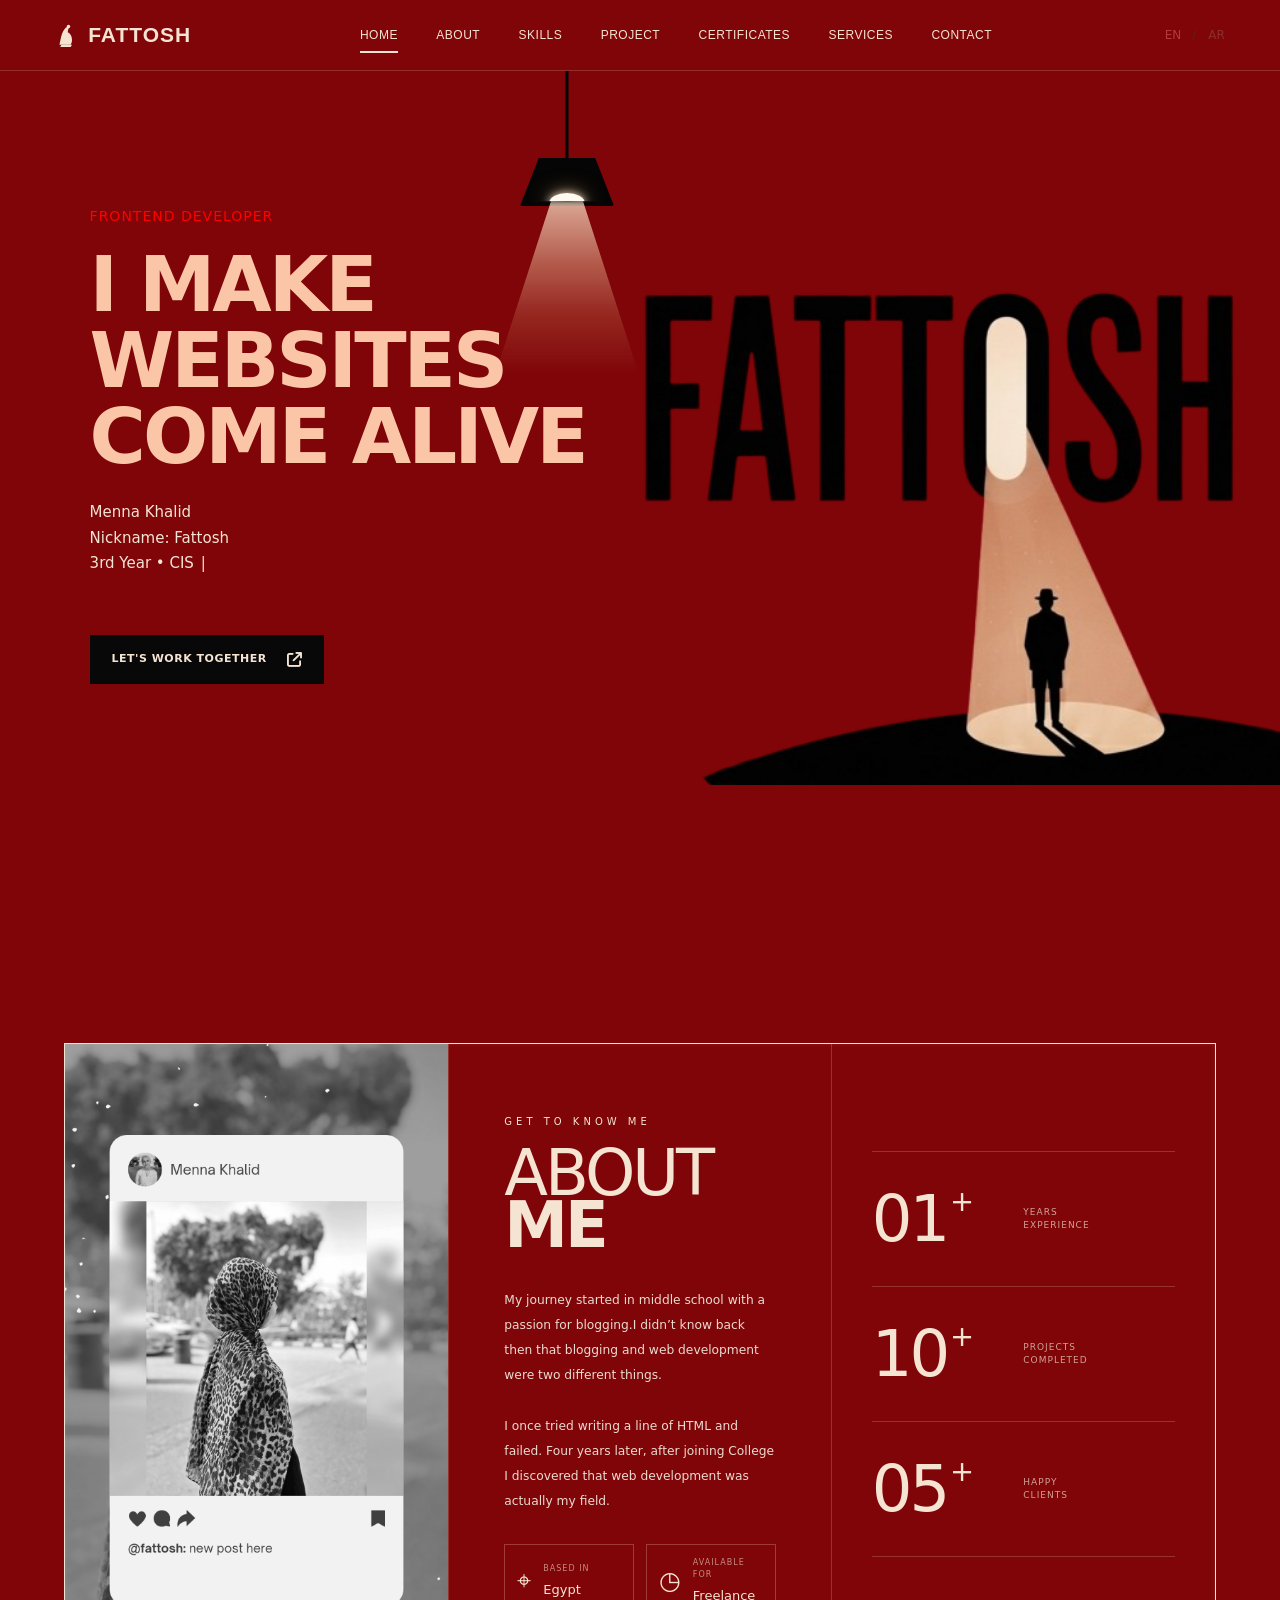
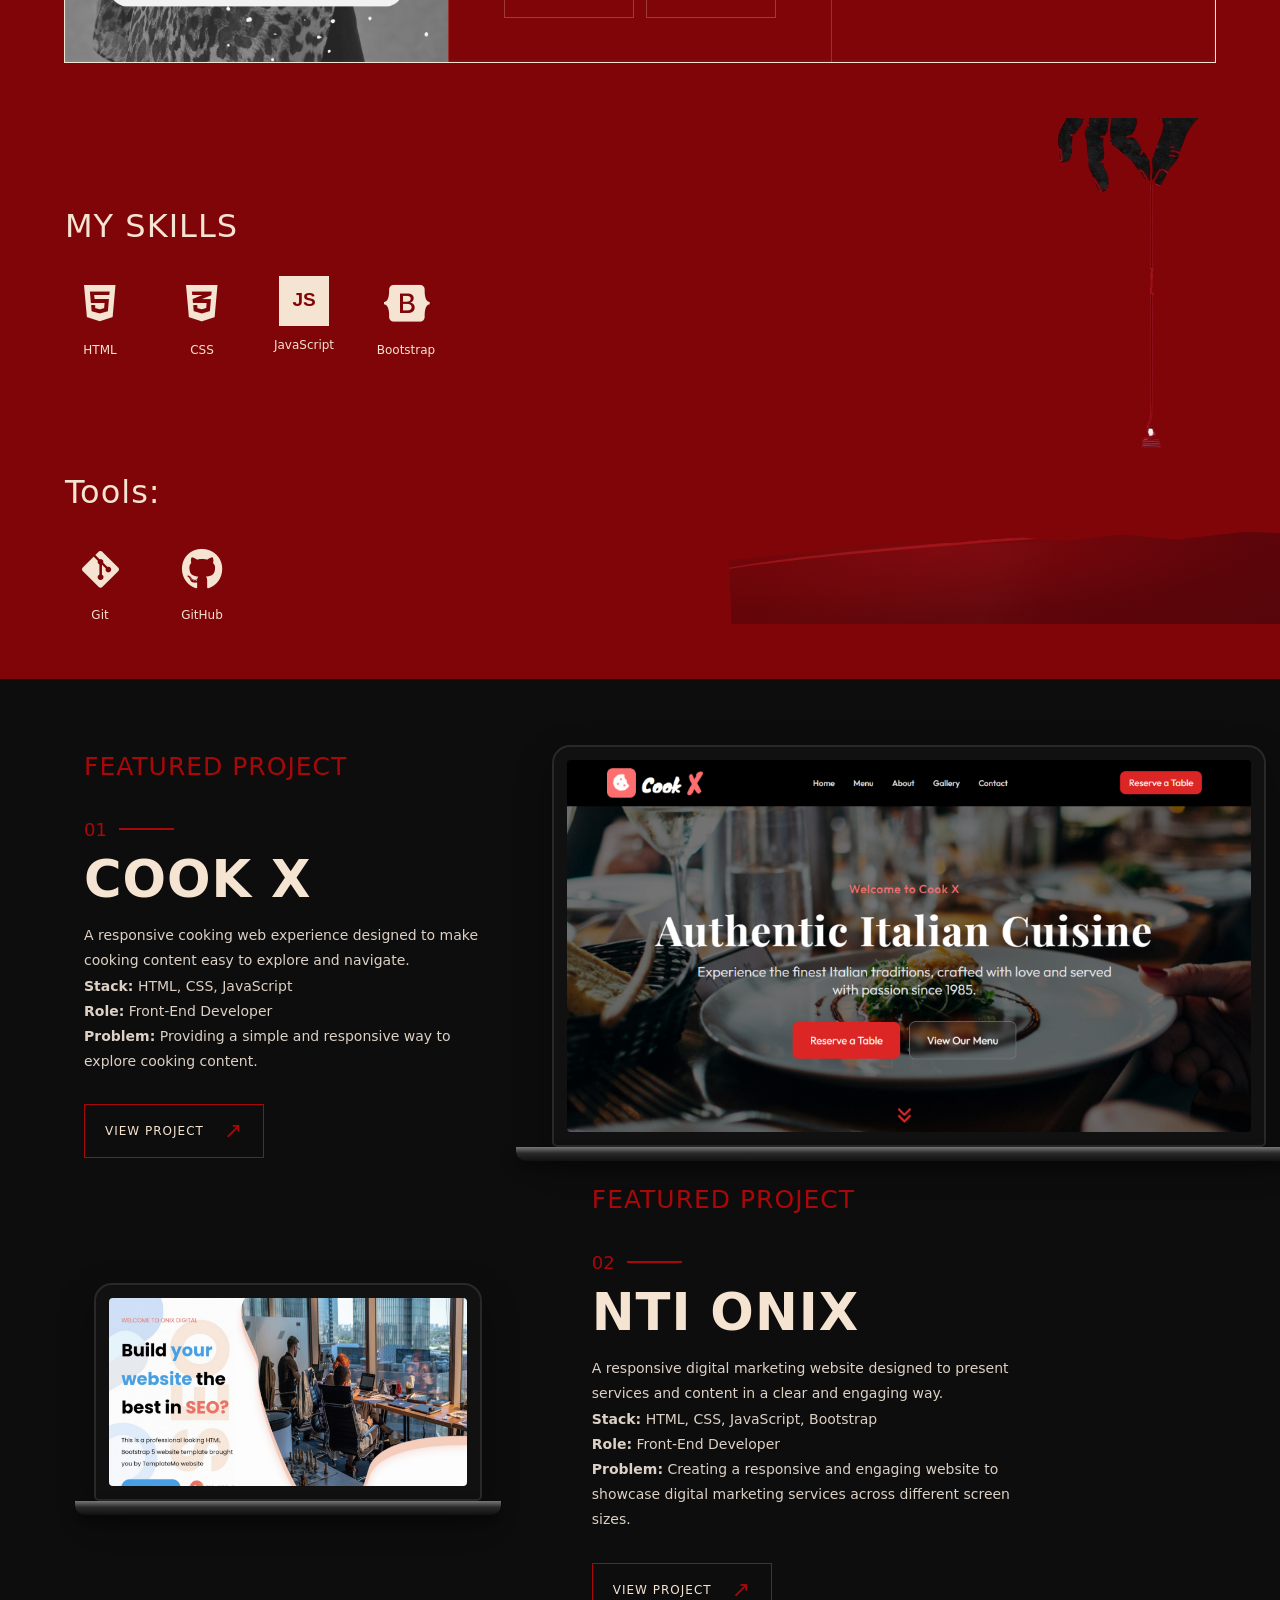
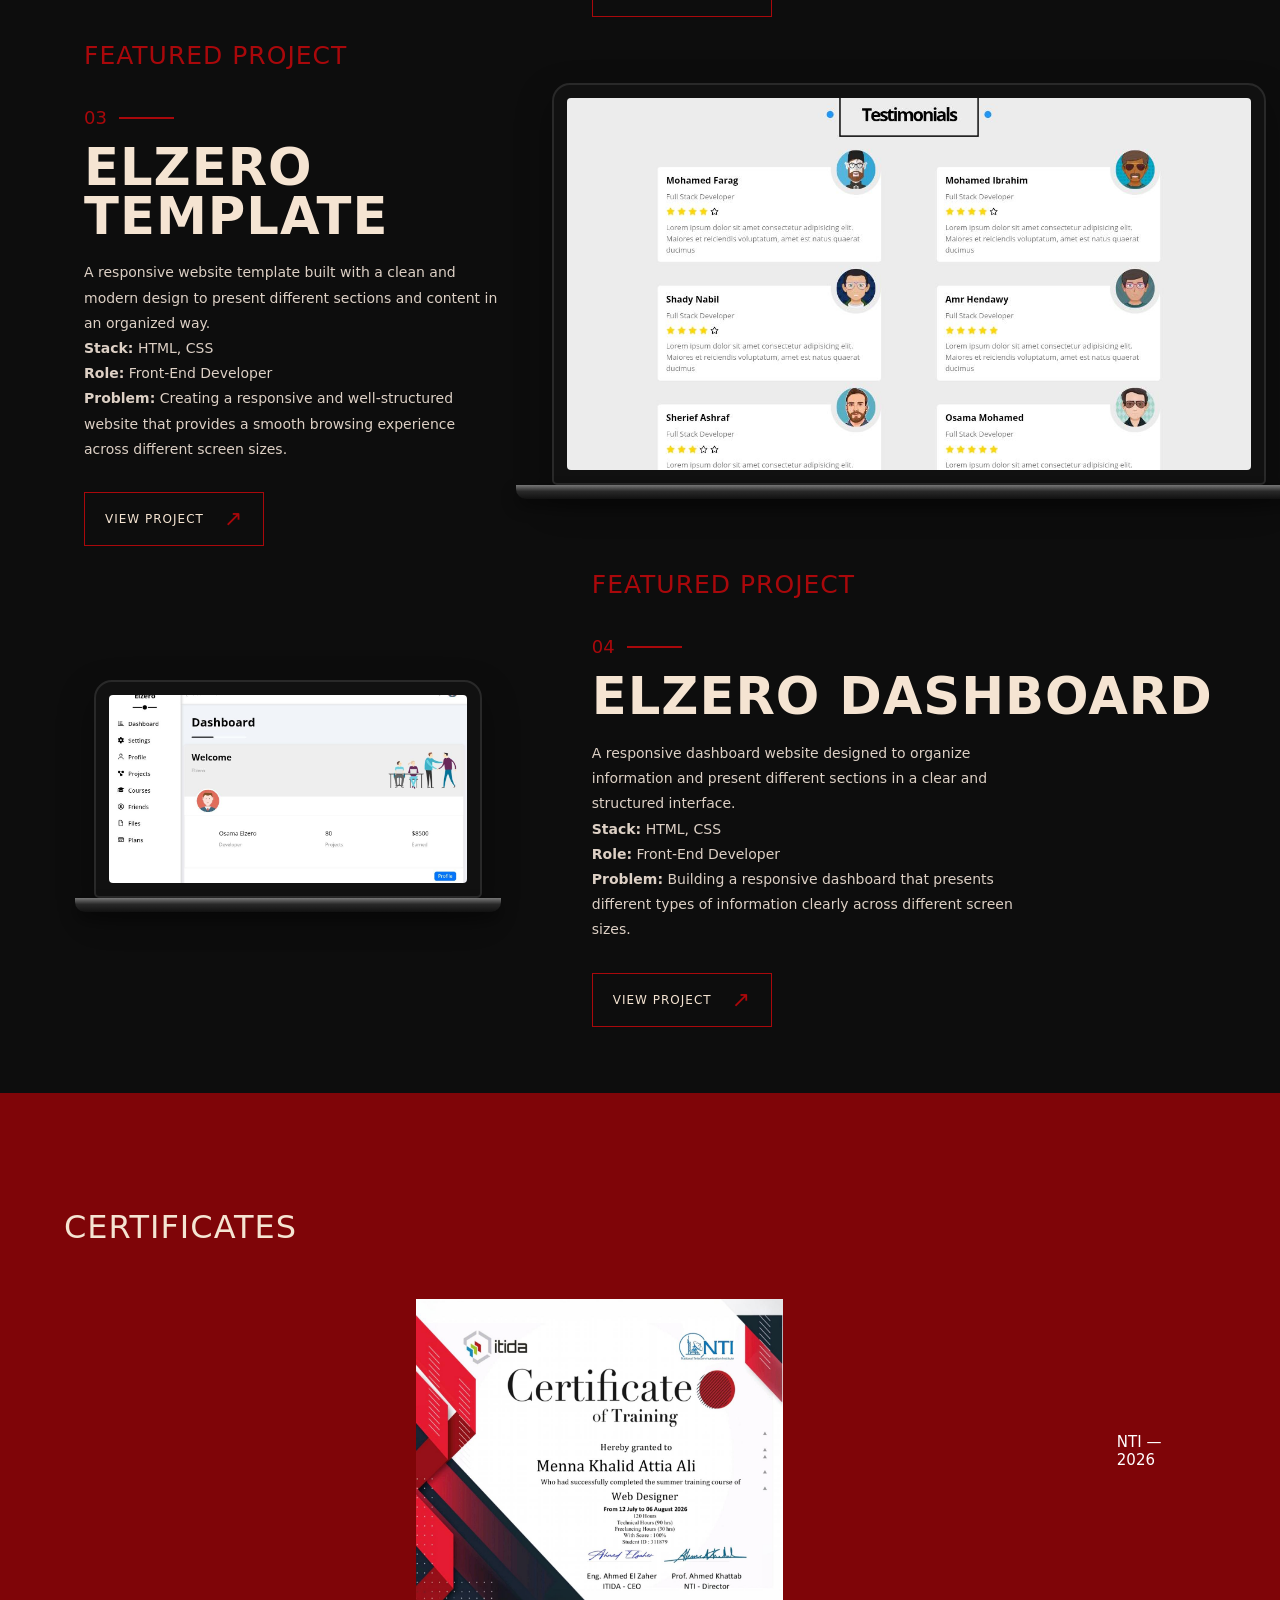
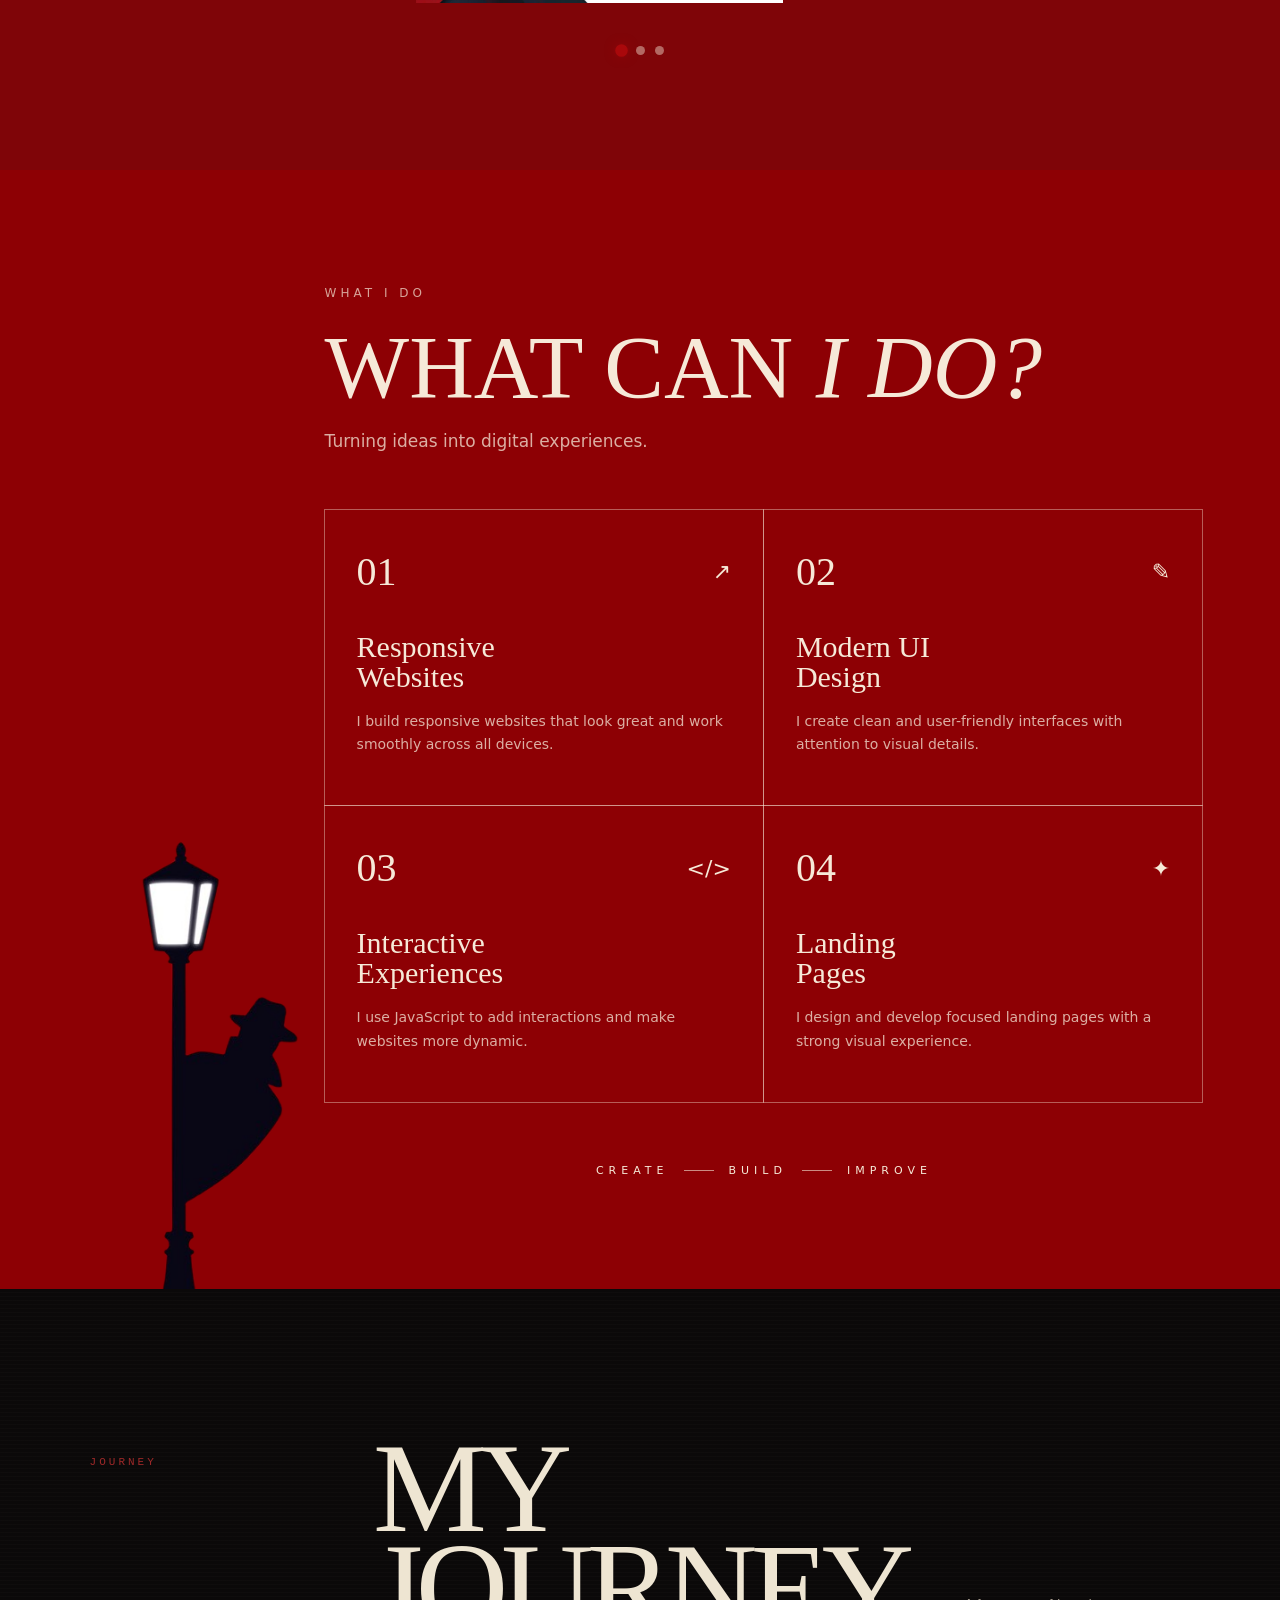
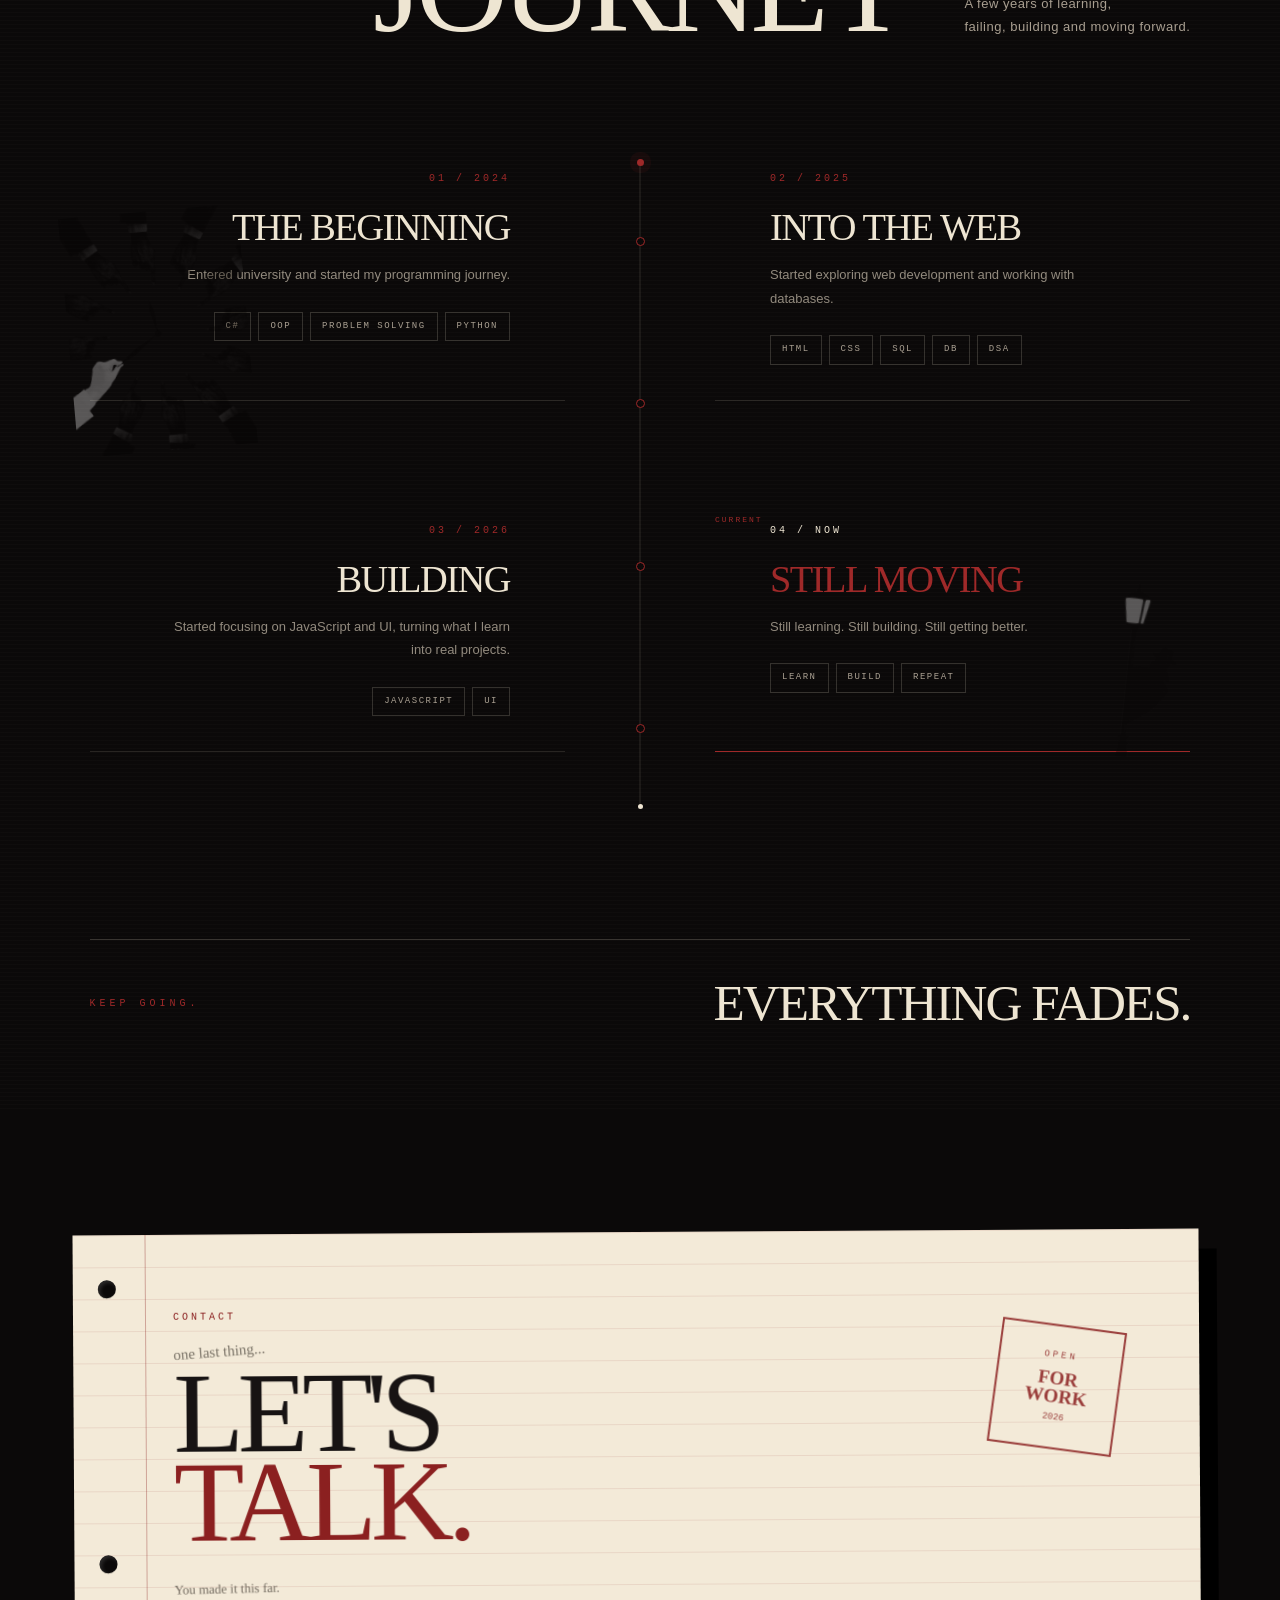
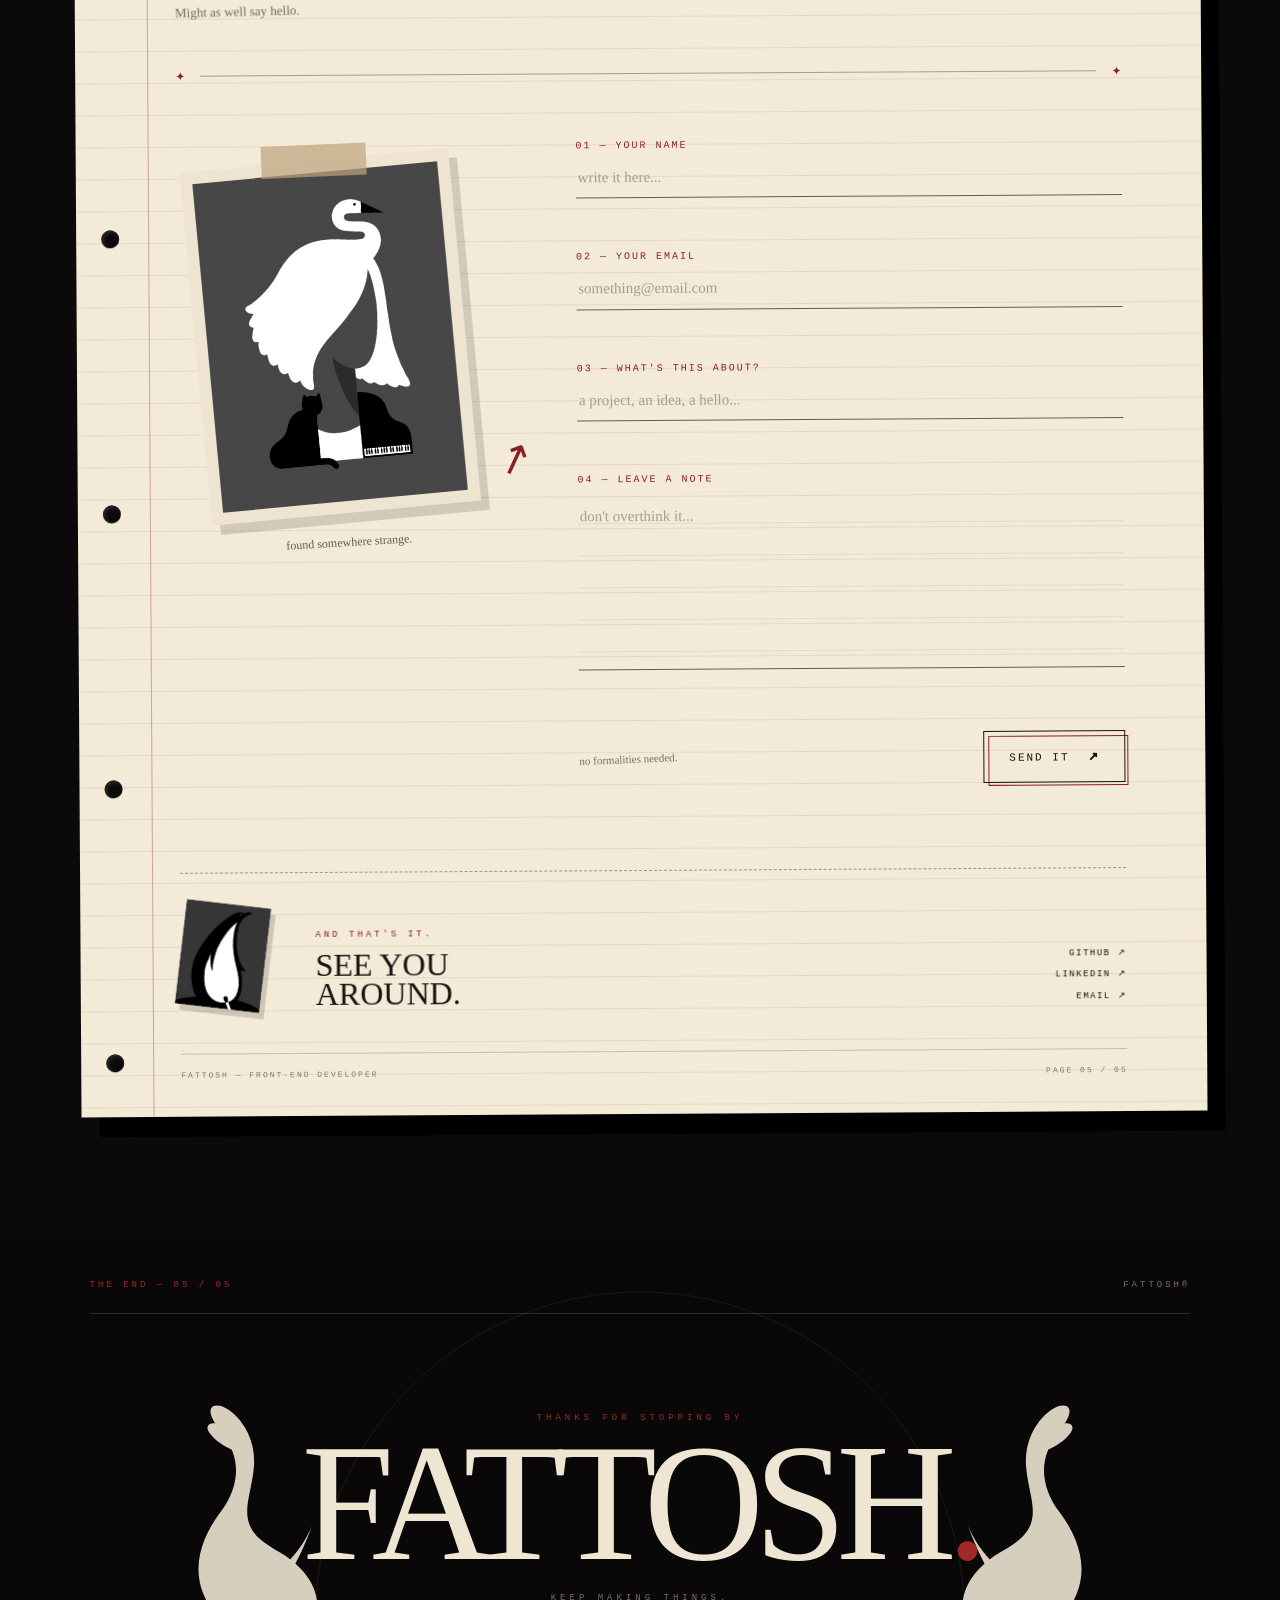
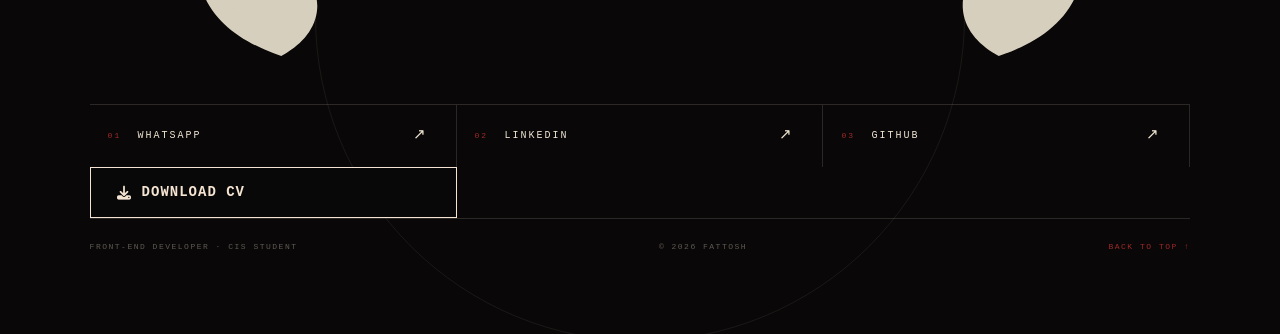
==== index.html @ 1f1f4347 "Update index.html" ====
<!DOCTYPE html>
<html lang="en" class="notranslate">

<head>
    <meta charset="UTF-8">
    <meta name="viewport" content="width=device-width, initial-scale=1.0">

    <title>Menna Khalid | Front-End Web Developer</title>

    <meta
        name="description"
        content="Menna Khalid is a Front-End Web Developer specializing in HTML, CSS, JavaScript, responsive websites, and creative web projects."
    >

    <meta name="author" content="Menna Khalid">
    <meta name="robots" content="index, follow">

    <link
        rel="canonical"
        href="https://fattosh.vercel.app/"
    >

    <meta property="og:type" content="website">
    <meta property="og:title" content="Menna Khalid | Front-End Web Developer">
    <meta
        property="og:description"
        content="Explore Menna Khalid's portfolio, projects, skills, and web development journey."
    >
    <meta property="og:url" content="https://fattosh.vercel.app/">
    <meta
        property="og:image"
        content="https://fattosh.vercel.app/og-image.jpg"
    >
    <meta
        property="og:image:alt"
        content="Menna Khalid - Front-End Web Developer Portfolio"
    >
<meta property="og:image:type" content="image/jpg">
<meta property="og:image:width" content="1200">
<meta property="og:image:height" content="630">

<meta name="twitter:card" content="summary_large_image">
<meta name="twitter:image" content="https://fattosh.vercel.app/og-image.jpg">
    <link
        rel="icon"
        type="image/png"
        href="assets/images/favicon-removebg-preview.png"
    >

    <meta name="google" content="notranslate">

    <link rel="stylesheet" href="assets/css/bootstrap.min.css">
    <link rel="stylesheet" href="assets/css/style.css">

    <link
        rel="stylesheet"
        href="https://unpkg.com/aos@2.3.1/dist/aos.css"
    >

    <link
        rel="stylesheet"
        href="https://cdnjs.cloudflare.com/ajax/libs/font-awesome/6.7.2/css/all.min.css"
    >
</head>

<body>
    <!-- nav starting -->
    <header class="navbar">
        <div class="nav-container">

            
            <a href="#home" class="logo">
                <svg class="logo-icon" viewBox="0 0 40 40" aria-hidden="true">
        <path d="M12 34c2-7 2-15 7-22 2-3 5-5 8-5-2 3-3 6-3 9
                 4 2 6 6 6 11 0 3-1 5-2 7H12Z"/>
        <circle cx="25" cy="8" r="2.5"/>
        <path d="M15 34h15l-2 3H13l2-3Z"/>
      </svg>

                <span>FATTOSH</span>
            </a>

            
            <nav class="nav-links" id="navMenu">
                <a href="#home" class="active">HOME</a>
                <a href="#About">ABOUT</a>
                <a href="#skills">SKILLS</a>
                <a href="#project">PROJECT</a>
                
                <a href="#certificates">CERTIFICATES</a>
                <a href="#what-can-i-do">SERVICES</a>
                <a href="#contact">CONTACT</a>
                
            </nav>
            <div class="language-switcher" translate="no">
    <button id="lang-en" class="active">EN</button>
    <span>/</span>
    <button id="lang-ar">AR</button>
            </div>

            
            <button class="menu-btn" id="menuBtn" aria-label="Open menu">
      <span></span>
      <span></span>
      <span></span>
    </button>

        </div>
        
    </header>
    <section class="hero" id="home">

        <div class="hero-content">

            <span class="hero-label">
            FRONTEND DEVELOPER
        </span>
            <h1>
                I MAKE<br> WEBSITES
                <br>
                <span>COME ALIVE</span>
            </h1>


            <div class="hero-info">
                <span id="typing-text"></span>
                <span class="typing-cursor">|</span>
            </div>


            <a href="#contact" class="hero-btn">
                <span>LET'S WORK TOGETHER</span>

                <i class="fa-solid fa-arrow-up-right-from-square"></i>
            </a>

        </div>
        <div class="hero-lamp">
            <span class="lamp-cord"></span>

            <span class="lamp-shade">
        <span class="lamp-bulb"></span>
            </span>

            <span class="lamp-glow"></span>
        </div>
        <div class="hero-visual">
            <img src="assets/images/portifolio.png" data-aos="fade-left" data-aos-delay="100" alt="Fattosh">
        </div>


    </section><br><br> <br>
    <!-- nav end -->
    <!-- ABOUT SECTION START-->
    <div id="seperator">
    </div>
    <section class="fattosh-about" id="About">

        <!--  COLUMN 1  -->

        <div class="fattosh-about-box fattosh-flip" id="fattoshFlip">

            <div class="fattosh-flip-inner">

                <!-- FRONT -->
                <div class="fattosh-flip-side fattosh-front">

                    <img src="assets/images/fattosh.png" alt="Fattosh">

                    <div class="fattosh-click">
                        CLICK TO FLIP
                    </div>

                </div>


                
                <div class="fattosh-flip-side fattosh-back">

                    <div class="fattosh-back-content">

                        <p>YOU LOOKED.</p>

                        <h2>
                            STOP<br> STARING.
                        </h2>

                        <img src="assets/images/Clarence.png" style="width: 210px;" alt="">

                    </div>

                </div>

            </div>

        </div>



        <!-- COL2 -->

        <div class="fattosh-about-box fattosh-middle">

            <div class="fattosh-about-title">
<br>
                <span data-aos="fade-left" data-aos-delay="100">GET TO KNOW ME</span>

                <h2>
                    ABOUT<br>
                    <b>ME</b>
                </h2>

            </div>


            <p class="fattosh-about-text" data-aos="fade-up" data-aos-delay="600">
<small>
                My journey started in middle school with a passion for blogging.I didn’t know back then that blogging and web development were two different things.
            <br>  <br>  I once tried writing a line of HTML and failed.

Four years later, after joining College I discovered that web development was actually my field.</p>

        </small>
            <div class="fattosh-info-row">

                <div data-aos="fade-left" data-aos-delay="100" class="fattosh-info-box">

                    <span>⌖</span>

                    <div>
                        <small>BASED IN</small>
                        <strong>Egypt</strong>
                    </div>

                </div>


                <div data-aos="fade-right" data-aos-delay="400" class="fattosh-info-box">

                    <span>◷</span>

                    <div>
                        <small>AVAILABLE FOR</small>
                        <strong>Freelance</strong>
                    </div>

                </div>

            </div>

        </div>



        <!-- COl3 -->

        <div class="fattosh-about-box fattosh-stats">

            <div class="fattosh-stat">

                <div class="fattosh-number">
                    01<span>+</span>
                </div>

                <div class="fattosh-label">
                    YEARS<br> EXPERIENCE
                </div>

            </div>


            <div class="fattosh-stat">

                <div class="fattosh-number">
                    10<span>+</span>
                </div>

                <div class="fattosh-label">
                    PROJECTS<br> COMPLETED
                </div>

            </div>


            <div class="fattosh-stat">

                <div class="fattosh-number">
                    05<span>+</span>
                </div>

                <div class="fattosh-label">
                    HAPPY<br> CLIENTS
                </div>

            </div>

        </div>

    </section>
    <!-- end of about section -->
    <!-- start of skills section -->
    <section class="skills-section" id="skills">

        <!-- LEFT  -->
        <div class="skills-content" >

            <h2 class="skills-title" data-aos="fade-right">
                MY SKILLS
            </h2>

            <div class="skills-list">

                <div class="skill" data-aos="fade-up" data-aos-delay="100">
                    <div class="skill-icon">
                        <i class="fa-brands fa-html5"></i>
                    </div>
                    <span>HTML</span>
                </div>

                <div class="skill" data-aos="fade-up" data-aos-delay="200">
                    <div class="skill-icon">
                        <i class="fa-brands fa-css3-alt"></i>
                    </div>
                    <span>CSS</span>
                </div>

                <div class="skill" data-aos="fade-up" data-aos-delay="300">
                    <div class="skill-icon js-icon">
                        JS
                    </div>
                    <span>JavaScript</span>
                </div>

                <div class="skill" data-aos="fade-up" data-aos-delay="400">
                    <div class="skill-icon">
                        <i class="fa-brands fa-bootstrap"></i>
                    </div>
                    <span>Bootstrap</span>
                </div>
              
            </div>

        </div>


        <!-- RIGHT -->
        <div class="skills-art" data-aos="fade-left">

            <img src="assets/images/manw.png" alt="">

        </div>
    </section>
    <section class="tools-section">

    <div class="tools-content">

        <h6 class="tools-title" data-aos="fade-right">
            Tools:
        </h6>

        <div class="tools-list">

            <div class="tool" data-aos="fade-up" data-aos-delay="200">
                <div class="tool-icon">
                    <i class="fa-brands fa-git-alt"></i>
                </div>
                <span>Git</span>
            </div>

            <div class="tool" data-aos="fade-up" data-aos-delay="300">
                <div class="tool-icon">
                    <i class="fa-brands fa-github"></i>
                </div>
                <span>GitHub</span>
            </div>

        </div>

    </div>
<div class="tools-water"></div>
    </section>
    
<!-- end of skills section -->
    <!-- starting of project section -->
    <section class="featured-project" id="project">

        <!-- LEFT CONTENT -->
        <div class="project-info" data-aos="fade-right">

            <span class="project-label">
            FEATURED PROJECT
        </span>

            <div class="project-number">
                01 <span></span>
            </div>

            <h2>COOK X</h2>

            <p>
    A responsive cooking web experience designed to make cooking content easy to explore and navigate.
    <br>
    <strong>Stack:</strong> HTML, CSS, JavaScript
    <br>
    <strong>Role:</strong> Front-End Developer
    <br>
    <strong>Problem:</strong> Providing a simple and responsive way to explore cooking content.
            </p>

            <a href="https://cook-x-nti.vercel.app/" class="project-btn">
            VIEW PROJECT
            <span>↗</span>
        </a>

        </div>


        <!-- RIGHT  -->
        <div class="project-preview" data-aos="fade-left">

            <div class="laptop">

                <div class="laptop-screen">


                    <img src="assets/images/project.png" alt="Cook X Project">

                </div>

                <div class="laptop-bottom"></div>

            </div>

        </div>
        
    
                
      <div class="mobile-separator">

  <svg
    xmlns="http://www.w3.org/2000/svg"
    viewBox="0 0 400 700"
    class="plug-svg"
  >

    <defs>

      <linearGradient id="whiteBody" x1="0" y1="0" x2="1" y2="1">
        <stop offset="0%" stop-color="#ffffff"/>
        <stop offset="45%" stop-color="#eeeeee"/>
        <stop offset="100%" stop-color="#cfcfcf"/>
      </linearGradient>

      <linearGradient id="metal" x1="0" y1="0" x2="1" y2="0">
        <stop offset="0%" stop-color="#777777"/>
        <stop offset="25%" stop-color="#ffffff"/>
        <stop offset="50%" stop-color="#f5f5f5"/>
        <stop offset="75%" stop-color="#b8b8b8"/>
        <stop offset="100%" stop-color="#666666"/>
      </linearGradient>

      <linearGradient id="cable" x1="0" y1="0" x2="1" y2="0">
        <stop offset="0%" stop-color="#ffffff"/>
        <stop offset="50%" stop-color="#eeeeee"/>
        <stop offset="100%" stop-color="#ffffff"/>
      </linearGradient>

      <filter id="redGlow" x="-100%" y="-100%" width="300%" height="300%">
        <feGaussianBlur stdDeviation="9" result="blur"/>
        <feFlood flood-color="#a9080b" flood-opacity=".8"/>
        <feComposite in2="blur" operator="in"/>
        <feMerge>
          <feMergeNode/>
          <feMergeNode in="SourceGraphic"/>
        </feMerge>
      </filter>

      
    </defs>

    <filter id="redGlow" x="-30%" y="-30%" width="160%" height="160%">
  <feGaussianBlur stdDeviation="5" result="blur"/>
  <feFlood flood-color="#a9080b" flood-opacity=".75"/>
  <feComposite in2="blur" operator="in"/>
  <feMerge>
    <feMergeNode/>
    <feMergeNode in="SourceGraphic"/>
  </feMerge>
    </filter>

    <path
      d="M200 0 C200 55 170 80 174 125 C178 170 225 178 225 215"
      fill="none"
      stroke="#ffffff"
      stroke-width="20"
      stroke-linecap="round"
    />

    <path
      d="M200 0 C200 55 170 80 174 125 C178 170 225 178 225 215"
      fill="none"
      stroke="#e8e8e8"
      stroke-width="11"
      stroke-linecap="round"
    />

    <g filter="url(#redGlow)">

      <rect
        x="90"
        y="170"
        width="220"
        height="155"
        rx="32"
        fill="#f8f8f8"
        stroke="#999"
        stroke-width="5"
      />

      <rect
        x="98"
        y="178"
        width="204"
        height="139"
        rx="26"
        fill="url(#whiteBody)"
      />

      <rect
        x="137"
        y="215"
        width="30"
        height="70"
        rx="15"
        fill="#090909"
      />

      <rect
        x="233"
        y="215"
        width="30"
        height="70"
        rx="15"
        fill="#090909"
      />

      <circle cx="152" cy="250" r="6" fill="#d20b12"/>
      <circle cx="248" cy="250" r="6" fill="#d20b12"/>

    </g>

    <g filter="url(#redGlow)">

      <rect
        x="145"
        y="395"
        width="28"
        height="82"
        rx="13"
        fill="url(#metal)"
      />

      <rect
        x="151"
        y="402"
        width="6"
        height="65"
        rx="3"
        fill="#ffffff"
        opacity=".85"
      />

      <rect
        x="227"
        y="395"
        width="28"
        height="82"
        rx="13"
        fill="url(#metal)"
      />

      <rect
        x="233"
        y="402"
        width="6"
        height="65"
        rx="3"
        fill="#ffffff"
        opacity=".85"
      />

    </g>

    <g filter="url(#redGlow)">

      <path
        d="M125 455 Q125 435 145 435 L255 435 Q275 435 275 455 L275 555 Q275 585 250 600 L150 600 Q125 585 125 555 Z"
        fill="url(#whiteBody)"
        stroke="#aaa"
        stroke-width="4"
      />

      <path
        d="M140 460 Q140 450 153 450 L247 450 Q260 450 260 460 L260 540 Q260 560 245 570 L155 570 Q140 560 140 540 Z"
        fill="#f4f4f4"
        opacity=".8"
      />

      <path
        d="M145 525 Q200 540 255 525"
        fill="none"
        stroke="#c4c4c4"
        stroke-width="5"
      />

      <path
        d="M148 540 Q200 555 252 540"
        fill="none"
        stroke="#c4c4c4"
        stroke-width="4"
      />

      <path
        d="M153 555 Q200 567 247 555"
        fill="none"
        stroke="#b8b8b8"
        stroke-width="3"
      />

    </g>

    <path
      d="M200 595 C200 635 160 650 165 675 C170 690 190 695 200 700"
      fill="none"
      stroke="#ffffff"
      stroke-width="20"
      stroke-linecap="round"
    />

    <path
      d="M200 595 C200 635 160 650 165 675 C170 690 190 695 200 700"
      fill="none"
      stroke="#e8e8e8"
      stroke-width="11"
      stroke-linecap="round"
    />

  </svg>

      </div>
        
        <!-- LEFT CONTENT -->
        <div class="project-preview" data-aos="fade-left">

    <div class="laptop">

        <div class="laptop-screen">

            <img src="assets/images/onix-project.png" alt="NTI Onix Project">

        </div>

        <div class="laptop-bottom"></div>

    </div>

        </div>



<!-- RIGHT -->
        <div class="project-info" data-aos="fade-right">

    <span class="project-label">
        FEATURED PROJECT
    </span>

    <div class="project-number">
        02 <span></span>
    </div>

    <h2>NTI ONIX</h2>

    <p>
        A responsive digital marketing website designed to present services and content in a clear and engaging way.
        <br>
        <strong>Stack:</strong> HTML, CSS, JavaScript, Bootstrap
        <br>
        <strong>Role:</strong> Front-End Developer
        <br>
        <strong>Problem:</strong> Creating a responsive and engaging website to showcase digital marketing services across different screen sizes.
    </p>

    <a href="https://ntionix.vercel.app/" class="project-btn">
        VIEW PROJECT
        <span>↗</span>
    </a>

        </div>

        <div class="project-info" data-aos="fade-right">

            <span class="project-label">
            FEATURED PROJECT
        </span>

            <div class="project-number">
        03 <span></span>
    </div>

    <h2>ELZERO TEMPLATE</h2>

    <p>
        A responsive website template built with a clean and modern design to present different sections and content in an organized way.
        <br>
        <strong>Stack:</strong> HTML, CSS
        <br>
        <strong>Role:</strong> Front-End Developer
        <br>
        <strong>Problem:</strong> Creating a responsive and well-structured website that provides a smooth browsing experience across different screen sizes.
    </p>

    <a href="https://fattosha.github.io/template3elzero/" class="project-btn">
        VIEW PROJECT
        <span>↗</span>
    </a>

        </div>


        <!-- RIGHT  -->
        <div class="project-preview" data-aos="fade-left">

            <div class="laptop">

                <div class="laptop-screen">


                    <img src="assets/images/temp3.jpg" alt="template 4">

                </div>

                <div class="laptop-bottom"></div>

            </div>

        </div>
        
    
                
      <div class="mobile-separator">

  <svg
    xmlns="http://www.w3.org/2000/svg"
    viewBox="0 0 400 700"
    class="plug-svg"
  >

    <defs>

      <linearGradient id="whiteBody" x1="0" y1="0" x2="1" y2="1">
        <stop offset="0%" stop-color="#ffffff"/>
        <stop offset="45%" stop-color="#eeeeee"/>
        <stop offset="100%" stop-color="#cfcfcf"/>
      </linearGradient>

      <linearGradient id="metal" x1="0" y1="0" x2="1" y2="0">
        <stop offset="0%" stop-color="#777777"/>
        <stop offset="25%" stop-color="#ffffff"/>
        <stop offset="50%" stop-color="#f5f5f5"/>
        <stop offset="75%" stop-color="#b8b8b8"/>
        <stop offset="100%" stop-color="#666666"/>
      </linearGradient>

      <linearGradient id="cable" x1="0" y1="0" x2="1" y2="0">
        <stop offset="0%" stop-color="#ffffff"/>
        <stop offset="50%" stop-color="#eeeeee"/>
        <stop offset="100%" stop-color="#ffffff"/>
      </linearGradient>

      <filter id="redGlow" x="-100%" y="-100%" width="300%" height="300%">
        <feGaussianBlur stdDeviation="9" result="blur"/>
        <feFlood flood-color="#a9080b" flood-opacity=".8"/>
        <feComposite in2="blur" operator="in"/>
        <feMerge>
          <feMergeNode/>
          <feMergeNode in="SourceGraphic"/>
        </feMerge>
      </filter>

      
    </defs>

    <filter id="redGlow" x="-30%" y="-30%" width="160%" height="160%">
  <feGaussianBlur stdDeviation="5" result="blur"/>
  <feFlood flood-color="#a9080b" flood-opacity=".75"/>
  <feComposite in2="blur" operator="in"/>
  <feMerge>
    <feMergeNode/>
    <feMergeNode in="SourceGraphic"/>
  </feMerge>
    </filter>

    <path
      d="M200 0 C200 55 170 80 174 125 C178 170 225 178 225 215"
      fill="none"
      stroke="#ffffff"
      stroke-width="20"
      stroke-linecap="round"
    />

    <path
      d="M200 0 C200 55 170 80 174 125 C178 170 225 178 225 215"
      fill="none"
      stroke="#e8e8e8"
      stroke-width="11"
      stroke-linecap="round"
    />

    <g filter="url(#redGlow)">

      <rect
        x="90"
        y="170"
        width="220"
        height="155"
        rx="32"
        fill="#f8f8f8"
        stroke="#999"
        stroke-width="5"
      />

      <rect
        x="98"
        y="178"
        width="204"
        height="139"
        rx="26"
        fill="url(#whiteBody)"
      />

      <rect
        x="137"
        y="215"
        width="30"
        height="70"
        rx="15"
        fill="#090909"
      />

      <rect
        x="233"
        y="215"
        width="30"
        height="70"
        rx="15"
        fill="#090909"
      />

      <circle cx="152" cy="250" r="6" fill="#d20b12"/>
      <circle cx="248" cy="250" r="6" fill="#d20b12"/>

    </g>

    <g filter="url(#redGlow)">

      <rect
        x="145"
        y="395"
        width="28"
        height="82"
        rx="13"
        fill="url(#metal)"
      />

      <rect
        x="151"
        y="402"
        width="6"
        height="65"
        rx="3"
        fill="#ffffff"
        opacity=".85"
      />

      <rect
        x="227"
        y="395"
        width="28"
        height="82"
        rx="13"
        fill="url(#metal)"
      />

      <rect
        x="233"
        y="402"
        width="6"
        height="65"
        rx="3"
        fill="#ffffff"
        opacity=".85"
      />

    </g>

    <g filter="url(#redGlow)">

      <path
        d="M125 455 Q125 435 145 435 L255 435 Q275 435 275 455 L275 555 Q275 585 250 600 L150 600 Q125 585 125 555 Z"
        fill="url(#whiteBody)"
        stroke="#aaa"
        stroke-width="4"
      />

      <path
        d="M140 460 Q140 450 153 450 L247 450 Q260 450 260 460 L260 540 Q260 560 245 570 L155 570 Q140 560 140 540 Z"
        fill="#f4f4f4"
        opacity=".8"
      />

      <path
        d="M145 525 Q200 540 255 525"
        fill="none"
        stroke="#c4c4c4"
        stroke-width="5"
      />

      <path
        d="M148 540 Q200 555 252 540"
        fill="none"
        stroke="#c4c4c4"
        stroke-width="4"
      />

      <path
        d="M153 555 Q200 567 247 555"
        fill="none"
        stroke="#b8b8b8"
        stroke-width="3"
      />

    </g>

    <path
      d="M200 595 C200 635 160 650 165 675 C170 690 190 695 200 700"
      fill="none"
      stroke="#ffffff"
      stroke-width="20"
      stroke-linecap="round"
    />

    <path
      d="M200 595 C200 635 160 650 165 675 C170 690 190 695 200 700"
      fill="none"
      stroke="#e8e8e8"
      stroke-width="11"
      stroke-linecap="round"
    />

  </svg>

      </div>
        
        <!-- LEFT CONTENT -->
        <div class="project-preview p4" data-aos="fade-left">

    <div class="laptop">

        <div class="laptop-screen">

            <img src="assets/images/temp4.jpg" alt="NTI Onix Project">

        </div>

        <div class="laptop-bottom"></div>

    </div>

        </div>



<!-- RIGHT -->
        <div class="project-info i4" data-aos="fade-right">

    <span class="project-label">
        FEATURED PROJECT
    </span>

    <div class="project-number">
        04 <span></span>
    </div>

    <h2>ELZERO DASHBOARD</h2>

    <p>
        A responsive dashboard website designed to organize information and present different sections in a clear and structured interface.
        <br>
        <strong>Stack:</strong> HTML, CSS
        <br>
        <strong>Role:</strong> Front-End Developer
        <br>
        <strong>Problem:</strong> Building a responsive dashboard that presents different types of information clearly across different screen sizes.
    </p>

    <a href="https://fattosha.github.io/TEMPLATE-4-/" class="project-btn">
        VIEW PROJECT
        <span>↗</span>
    </a>

        </div>

        


    </section><!-- end of peroject section -->
    <!-- start of certificates  section -->
    <section id="certificates" class="certificates-section" translate="no">

        <div class="certificates-header">

            <h2>CERTIFICATES</h2>

            

        </div>


        <div class="certificates-slider">

            <div class="certificates-track">

                <div class="certificate-card">
                    
                    <img src="assets/images/nti.jpg" alt="NTI Certificate"><br>
                    <p style="font-size:15px; margin:3px 0; color:white;line-height:1.2;">
    NTI — 2026
                </p><div class="certificate-badge">
    <svg viewBox="0 0 120 140" xmlns="http://www.w3.org/2000/svg">

        <!-- Left ribbon -->
        <path
            d="M35 88 L20 132 L48 113 L61 139 L67 91 Z"
            fill="var(--red-dark)"
        />

        <!-- Right ribbon -->
        <path
            d="M85 88 L100 132 L72 113 L59 139 L53 91 Z"
            fill="var(--red)"
        />

        <!-- Outer badge -->
        <circle
            cx="60"
            cy="55"
            r="46"
            fill="var(--red-dark)"
        />

        <!-- Inner badge -->
        <circle
            cx="60"
            cy="55"
            r="39"
            fill="var(--cream)"
            stroke="var(--red)"
            stroke-width="3"
        />

        <!-- Inner ring -->
        <circle
            cx="60"
            cy="55"
            r="31"
            fill="none"
            stroke="var(--red-dark)"
            stroke-width="2"
            opacity=".8"
        />

        <!-- Star -->
        <path
            d="
            M60 30
            L66 45
            L82 46
            L69 56
            L74 72
            L60 63
            L46 72
            L51 56
            L38 46
            L54 45
            Z"
            fill="var(--red)"
        />

        <!-- Small highlight -->
        <circle
            cx="60"
            cy="55"
            r="4"
            fill="var(--cream)"
        />

    </svg>
                </div>
                </div>

                <div class="certificate-card">
                    <img src="assets/images/cat.jpg" alt="Top Member in CAT Reloaded">
           <br>         
<p style="font-size:15px; margin:3px 0;color:white ;line-height:1.2;">
    CAT Reloaded — Top Member
</p><div class="certificate-badge">
    <svg viewBox="0 0 120 140" xmlns="http://www.w3.org/2000/svg">

        <!-- Left ribbon -->
        <path
            d="M35 88 L20 132 L48 113 L61 139 L67 91 Z"
            fill="var(--red-dark)"
        />

        <!-- Right ribbon -->
        <path
            d="M85 88 L100 132 L72 113 L59 139 L53 91 Z"
            fill="var(--red)"
        />

        <!-- Outer badge -->
        <circle
            cx="60"
            cy="55"
            r="46"
            fill="var(--red-dark)"
        />

        <!-- Inner badge -->
        <circle
            cx="60"
            cy="55"
            r="39"
            fill="var(--cream)"
            stroke="var(--red)"
            stroke-width="3"
        />

        <!-- Inner ring -->
        <circle
            cx="60"
            cy="55"
            r="31"
            fill="none"
            stroke="var(--red-dark)"
            stroke-width="2"
            opacity=".8"
        />

        <!-- Star -->
        <path
            d="
            M60 30
            L66 45
            L82 46
            L69 56
            L74 72
            L60 63
            L46 72
            L51 56
            L38 46
            L54 45
            Z"
            fill="var(--red)"
        />

        <!-- Small highlight -->
        <circle
            cx="60"
            cy="55"
            r="4"
            fill="var(--cream)"
        />

    </svg>
</div>
                </div>

                <div class="certificate-card">
                    <img src="assets/images/cis.jpg" alt="Top Member in CIS Team" height="360px">
                    <br>
<p style="font-size:15px; margin:3px 0; color:white;line-height:1.2;">
    CIS Team — Top Member
</p><div class="certificate-badge">
    <svg viewBox="0 0 120 140" xmlns="http://www.w3.org/2000/svg">

        <!-- Left ribbon -->
        <path
            d="M35 88 L20 132 L48 113 L61 139 L67 91 Z"
            fill="var(--red-dark)"
        />

        <!-- Right ribbon -->
        <path
            d="M85 88 L100 132 L72 113 L59 139 L53 91 Z"
            fill="var(--red)"
        />

        <!-- Outer badge -->
        <circle
            cx="60"
            cy="55"
            r="46"
            fill="var(--red-dark)"
        />

        <!-- Inner badge -->
        <circle
            cx="60"
            cy="55"
            r="39"
            fill="var(--cream)"
            stroke="var(--red)"
            stroke-width="3"
        />

        <!-- Inner ring -->
        <circle
            cx="60"
            cy="55"
            r="31"
            fill="none"
            stroke="var(--red-dark)"
            stroke-width="2"
            opacity=".8"
        />

        <!-- Star -->
        <path
            d="
            M60 30
            L66 45
            L82 46
            L69 56
            L74 72
            L60 63
            L46 72
            L51 56
            L38 46
            L54 45
            Z"
            fill="var(--red)"
        />

        <!-- Small highlight -->
        <circle
            cx="60"
            cy="55"
            r="4"
            fill="var(--cream)"
        />

    </svg>
</div>
                </div>

            </div>

        </div>


        <div class="certificate-dots">

            <button class="dot active" data-slide="0"></button>

            <button class="dot" data-slide="1"></button>

            <button class="dot" data-slide="2"></button>

        </div>

    </section> <!-- end of certificates section -->
    <!-- starting of what can i do-->
    <section id="what-can-i-do" class="what-can">

  <img class="what-can-man" src="assets/images/man.png" alt="">

  <div class="what-can-content">

    <div class="what-can-title">
      <span>WHAT I DO</span>
      <h2>WHAT CAN <em>I DO?</em></h2>
      <p>Turning ideas into digital experiences.</p>
    </div>

    <div class="services">

      <div class="service">
        <div class="service-head">
          <span>01</span>
          <b>↗</b>
        </div>
        <h3>Responsive<br>Websites</h3>
        <p>
          I build responsive websites that look great
          and work smoothly across all devices.
        </p>
    
      </div>

      <div class="service">
        <div class="service-head">
          <span>02</span>
          <b>✎</b>
        </div>
        <h3>Modern UI<br>Design</h3>
        <p>
          I create clean and user-friendly interfaces
          with attention to visual details.
        </p>
    
      </div>

      <div class="service">
        <div class="service-head">
          <span>03</span>
          <b>&lt;/&gt;</b>
        </div>
        <h3>Interactive<br>Experiences</h3>
        <p>
          I use JavaScript to add interactions and
          make websites more dynamic.
        </p>
    
      </div>

      <div class="service">
        <div class="service-head">
          <span>04</span>
          <b>✦</b>
        </div>
        <h3>Landing<br>Pages</h3>
        <p>
          I design and develop focused landing pages
          with a strong visual experience.
        </p>
        
      </div>

    </div>

    <div class="what-can-bottom">
      <span>CREATE</span>
      <i></i>
      <span>BUILD</span>
      <i></i>
      <span>IMPROVE</span>
    </div>

  </div>

    </section>
    <!-- end of what can i do section -->
    <!-- start of jrny sec-->
    <section class="journey" id="journey">

        <div class="journey-header">
            <span class="section-number"> JOURNEY</span>

            <h2>MY<br>JOURNEY</h2>

            <p>
                A few years of learning,<br> failing, building and moving forward.
            </p>
        </div>


        <div class="journey-stage">

        
            <div class="journey-line">
                <span></span>
                <span></span>
                <span></span>
                <span></span>
            </div>


            <div class="journey-content">

                <!-- 2024 -->
                <article class="journey-item" data-aos="fade-left" data-aos-delay="200">
                    <span class="year">01 / 2024</span>

                    <h3>THE BEGINNING</h3>

                    <p>
                        Entered university and started my programming journey.
                    </p>

                    <div class="skills">
                        <span>C#</span>
                        <span>OOP</span>
                        <span>Problem Solving</span> <span>Python</span>
                    </div>
                </article>


                <!-- 2025 -->
                <article data-aos="fade-right" data-aos-delay="500" class="journey-item">
                    <span class="year">02 / 2025</span>

                    <h3>INTO THE WEB</h3>

                    <p>
                        Started exploring web development and working with databases.
                    </p>

                    <div class="skills">
                        <span>HTML</span>
                        <span>CSS</span>
                        <span>SQL</span>
                        <span>DB</span>
                        <span>DSA</span>
                    </div>
                </article>


                <!-- 2026 -->
                <article class="journey-item" data-aos="fade-left" data-aos-delay="800">
                    <span class="year">03 / 2026</span>

                    <h3>BUILDING</h3>

                    <p>
                        Started focusing on JavaScript and UI, turning what I learn into real projects.
                    </p>

                    <div class="skills">
                        <span>JavaScript</span>
                        <span>UI</span>
                    </div>
                </article>


                <!-- NOW -->
                <article class="journey-item current" data-aos="fade-right" data-aos-delay="1200">
                    <span class="year">04 / NOW</span>

                    <h3>STILL MOVING</h3>

                    <p>
                        Still learning. Still building. Still getting better.
                    </p>

                    <div class="skills">
                        <span>LEARN</span>
                        <span>BUILD</span>
                        <span>REPEAT</span>
                    </div>
                </article>

            </div>


        
            <div class="journey-image image-one">
                <img src="assets/images/clock.png" alt="">
            </div>

            <div class="journey-image image-two">
                <img src="assets/images/man.png" alt="">
            </div>

        </div>



        <div class="journey-bottom">
            <span>KEEP GOING.</span>

            <strong>EVERYTHING FADES.</strong>
        </div>

    </section> <!-- end of journey -->
    <!-- start of contact form section -->
    <section class="contact" id="contact">
        <div class="contact-paper">
            <div class="contact-holes" aria-hidden="true">
                <span></span>
                <span></span>
                <span></span>
                <span></span>
                <span></span>
                <span></span>
            </div>

            <header class="contact-header" data-aos="fade-right" data-aos-delay="200">

                <div class="contact-title">
                    <span class="contact-number"> CONTACT</span>

                    <span class="contact-note">one last thing...</span>

                    <h2>LET'S<br><em>TALK.</em></h2>

                    <p>
                        You made it this far.<br> Might as well say hello.
                    </p>
                </div>

                <div class="contact-stamp">
                    <span>OPEN</span>
                    <strong>FOR<br>WORK</strong>
                    <small>2026</small>
                </div>

            </header>


            <div class="contact-divider">
                <span>✦</span>
                <span></span>
                <span>✦</span>
            </div>


            <div class="contact-layout">

                <div class="contact-art">

                    <div class="tape"></div>

                    <div class="art-frame">
                        <img src="assets/images/photo_1_2026-08-31_20-43-57.jpg" alt="Creative artwork">
                    </div>

                    <span class="art-caption">found somewhere strange.</span>

                    <div class="scribble">↗</div>

                </div>


                <form class="contact-form" id="contactForm" novalidate>

                    <div class="field">
                        <label for="name">01 — YOUR NAME</label>

                        <input type="text" id="name" name="name" placeholder="write it here..." autocomplete="name">

                        <small class="error-message"></small>
                    </div>


                    <div class="field">
                        <label for="email">02 — YOUR EMAIL</label>

                        <input type="email" id="email" name="email" placeholder="something@email.com" autocomplete="email" dir="ltr">

                        <small class="error-message"></small>
                    </div>


                    <div class="field">
                        <label for="subject">03 — WHAT'S THIS ABOUT?</label>

                        <input type="text" id="subject" name="subject" placeholder="a project, an idea, a hello...">

                        <small class="error-message"></small>
                    </div>


                    <div class="field message-field">
                        <label for="message">04 — LEAVE A NOTE</label>

                        <textarea id="message" name="message" rows="5" placeholder="don't overthink it..."></textarea>

                        <small class="error-message"></small>
                    </div>


                    <div class="form-footer">

                        <span class="form-hint">
        no formalities needed.
      </span>

                        <button type="submit" class="send-button">
        <span>SEND IT</span>
        <b>↗</b>
      </button>

                    </div>

                    <div class="success-message">
                        <span>✦</span> Message received. I'll get back to you soon.
                    </div>

                </form>

            </div>


            <div class="contact-bottom" data-aos="fade-left" data-aos-delay="200">

                <div class="mini-art">
                    <img src="assets/images/photo_2_2026-08-31_20-43-57.jpg" alt="">
                </div>

                <div class="contact-quote">
                    <span>AND THAT'S IT.</span>
                    <strong>SEE YOU<br>AROUND.</strong>
                </div>

                <div class="contact-links">
                    <a href="https://github.com/Fattosha" aria-label="GitHub">GITHUB ↗</a>
                    <a href="https://www.linkedin.com/in/menna-khalid-2509b03b5/" aria-label="LinkedIn">LINKEDIN ↗</a>
                    <a href="mailto:mnhk32134@email.com">EMAIL ↗</a>
                </div>

            </div>


            <div class="contact-footer">
                <span>FATTOSH — FRONT-END DEVELOPER</span>
                <span>PAGE 05 / 05</span>
            </div>

        </div>
    </section>
    <!-- end of contact form section -->
    <footer class="swan-footer">

        <div class="swan-footer-inner">

            <div class="footer-label">
                <span>THE END — 05 / 05</span>
                <span>FATTOSH®</span>
            </div>

            <div class="swan-scene">

                <div class="swan swan-left">
                    <svg viewBox="0 0 180 260" aria-hidden="true">
          <path d="M92 247C62 232 35 210 27 178C20 150 34 124 54 104C70 88 78 68 73 48C69 31 56 18 58 7C60 1 69 3 76 10C91 25 96 47 91 67C86 88 77 101 79 117C81 132 94 141 106 151C125 167 136 187 132 207C128 227 111 240 92 247Z"/>
          <path d="M75 48C66 43 58 36 54 28C51 22 54 18 61 20C72 23 80 31 84 42"/>
          <path d="M28 177C51 183 78 180 101 166C116 157 128 145 138 129C121 160 104 184 82 194C61 204 42 198 28 177Z"/>
        </svg>
                </div>

                <div class="swan-title">
                    <span>THANKS FOR STOPPING BY</span>
                    <h2>FATTOSH<span>.</span></h2>
                    <p>KEEP MAKING THINGS.</p>
                </div>

                <div class="swan swan-right">
                    <svg viewBox="0 0 180 260" aria-hidden="true">
          <path d="M88 247C118 232 145 210 153 178C160 150 146 124 126 104C110 88 102 68 107 48C111 31 124 18 122 7C120 1 111 3 104 10C89 25 84 47 89 67C94 88 103 101 101 117C99 132 86 141 74 151C55 167 44 187 48 207C52 227 69 240 88 247Z"/>
          <path d="M105 48C114 43 122 36 126 28C129 22 126 18 119 20C108 23 100 31 96 42"/>
          <path d="M152 177C129 183 102 180 79 166C64 157 52 145 42 129C59 160 76 184 98 194C119 204 138 198 152 177Z"/>
        </svg>
                </div>

            </div>

            <div class="footer-links">

                <a href="https://api.whatsapp.com/send?phone=201206175080&text=Hi%2C%20I%20came%20from%20your%20portfolio."
   target="_blank"
   rel="noopener noreferrer">
    <span>01</span> WHATSAPP
    <b>↗</b>
                </a>

                <a href="https://www.linkedin.com/in/menna-khalid-2509b03b5/" target="_blank" rel="noopener noreferrer">
                    <span>02</span> LINKEDIN
                    <b>↗</b>
                </a>

                <a href="https://github.com/Fattosha" target="_blank" rel="noopener noreferrer">
                    <span>03</span> GITHUB
                    <b>↗</b>
                </a><a href="Cv.pdf" download
   style="display:inline-flex; align-items:center; gap:10px; padding:14px 26px; background:#080808; color:#F5E4D2; text-decoration:none; font-size:14px; font-weight:600; letter-spacing:1px; border:1px solid #F5E4D2;">
    <i class="fa-solid fa-download"></i>
    DOWNLOAD CV
                </a>

            </div>

            <div class="footer-bottom">
                <span>FRONT-END DEVELOPER · CIS STUDENT</span>
                <span>© 2026 FATTOSH</span>
                <button onclick="window.scrollTo({top:0,behavior:'smooth'})">
        BACK TO TOP ↑
      </button>
            </div>

        </div>

    </footer>
    <!-- Aos -->
        <div id="google_translate_element"></div>

<script src="https://unpkg.com/aos@2.3.1/dist/aos.js"></script>

<script>
    AOS.init({
        duration: 1000,
        once: true
    });
</script>

<script>
    function googleTranslateElementInit() {
        new google.translate.TranslateElement({
            pageLanguage: 'en',
            includedLanguages: 'en,ar',
            autoDisplay: false
        }, 'google_translate_element');
    }

    function setLanguage(lang) {
        const select = document.querySelector(".goog-te-combo");

        if (!select) {
            setTimeout(() => setLanguage(lang), 300);
            return;
        }

        select.value = lang;
        select.dispatchEvent(new Event("change"));

        document.documentElement.lang = lang;
        document.documentElement.dir = lang === "ar" ? "rtl" : "ltr";

        document.getElementById("lang-en")?.classList.toggle("active", lang === "en");
        document.getElementById("lang-ar")?.classList.toggle("active", lang === "ar");
    }

    document.addEventListener("DOMContentLoaded", function () {
        document.getElementById("lang-en")?.addEventListener("click", function () {
            setLanguage("en");
        });

        document.getElementById("lang-ar")?.addEventListener("click", function () {
            setLanguage("ar");
        });
    });
</script>

<script src="https://translate.google.com/translate_a/element.js?cb=googleTranslateElementInit"></script>
    <script src="assets/js/plugin.js"></script>

</body>

</html>
---- assets/css/style.css ----
:root {color-scheme: light;
    --red: #a90000;
    --cream: #F5E4D2;
    --black: #080808;
    --red-dark: #7f0508;
    --muted-cream: #D8C7B8;
    --txt: #fbc6a8;
    
    
    
}

/* selection start*/
::selection {
  background-color: #8b0000;
  color: #ffffff;
}

::-moz-selection {
  background-color: #8b0000;
  color: #ffffff;
}

/* selection end*/


/* scrollbar */

::-webkit-scrollbar {
    width: 10px;
}

::-webkit-scrollbar-track {
    background: #0b0b0b;
}

::-webkit-scrollbar-thumb {
    background: #e50914;
    border-radius: 0;
    border: 2px solid #0b0b0b;
}

::-webkit-scrollbar-thumb:hover {
    background: #fff;
}

html {
    scrollbar-width: thin;
    scrollbar-color: #e50914 #0b0b0b;
    scroll-behavior: smooth;
}
html,
body {
    color-scheme: light only;
}

section {
    scroll-margin-top: 75px;
}
/* scrollbar ending */
.language-switcher {
    display: flex;
    align-items: center;
    gap: 7px;
    font-size: 12px;
    letter-spacing: 1px;
}

.language-switcher button {
    border: none;
    background: transparent;
    color: #8b2f2f;
    font: inherit;
    cursor: pointer;
    padding: 4px;
    transition: 0.3s ease;
}

.language-switcher button.active {
    color: #b33a3a;
}

.language-switcher button:hover {
    color: #c94a4a;
}

.language-switcher span {
    color: #5c2020;
}

#google_translate_element {
    display: none;
}

.goog-te-banner-frame,
.goog-te-banner-frame.skiptranslate {
    display: none !important;
}

body {
    top: 0 !important;
}

.goog-tooltip {
    display: none !important;
}

.goog-text-highlight {
    background: transparent !important;
    box-shadow: none !important;
}

@media (max-width: 700px) {
    .language-switcher {
        font-size: 11px;
        gap: 5px;
    }
}


/* navbar start */

body {
    background-color: var(--red-dark);
}

.navbar {
    position: sticky;
    top: 0;
    z-index: 1000;
    width: 100%;
    background: var(--red-dark);
    border-bottom: 1px solid rgba(244, 233, 220, 0.18);
    backdrop-filter: blur(12px);
    -webkit-backdrop-filter: blur(12px);
    transition: background 0.3s ease, box-shadow 0.3s ease;
}

.navbar.scrolled {
    background: rgba(92, 4, 7, 0.96);
    box-shadow: 0 8px 30px rgba(0, 0, 0, 0.18);
}

.navbar .nav-container {
    width: min(1400px, 92%);
    height: 54px;
    margin: auto;
    display: flex;
    align-items: center;
    justify-content: space-between;
}

.navbar .nav-container .logo {
    display: flex;
    align-items: center;
    gap: 9px;
    color: var(--cream);
    text-decoration: none;
    font-family: "Arial Narrow", Impact, sans-serif;
    font-size: 21px;
    font-weight: 700;
    letter-spacing: 1px;
}

.navbar .nav-container .logo .logo-icon {
    width: 28px;
    height: 32px;
    fill: var(--cream);
    transition: transform 0.4s ease;
}

.navbar .nav-container .logo:hover .logo-icon {
    transform: rotate(-8deg) translateY(-2px);
}

.nav-links {
    display: flex;
    align-items: center;
    gap: clamp(25px, 3vw, 52px);
}

.nav-links a {
    position: relative;
    color: var(--cream);
    text-decoration: none;
    font-family: Arial, sans-serif;
    font-size: 12px;
    font-weight: 500;
    letter-spacing: 0.5px;
    padding: 28px 0;
    transition: opacity 0.25s ease, color 0.25s ease;
}

.nav-links a::after {
    content: "";
    position: absolute;
    left: 0;
    bottom: 19px;
    width: 0;
    height: 2px;
    background: var(--cream);
    transition: width 0.3s ease;
}

.nav-links a:hover {
    opacity: 0.75;
}

.nav-links a:hover::after,
.nav-links a.active::after {
    width: 100%;
}

.menu-btn {
    width: 42px;
    height: 42px;
    border: 0;
    border-radius: 50%;
    background: var(--black);
    display: flex;
    flex-direction: column;
    align-items: center;
    justify-content: center;
    gap: 4px;
    cursor: pointer;
    transition: transform 0.3s ease, background 0.3s ease;
}

.menu-btn:hover {
    transform: rotate(90deg);
}

.menu-btn span {
    width: 15px;
    height: 1.5px;
    background: var(--cream);
    transition: 0.3s ease;
}

@media (max-width: 850px) {
    html,
    body {
        overflow-x: hidden;
    }
    .navbar {
        position: fixed;
    }
    .nav-links {
        position: fixed;
        top: 88px;
        right: -100%;
        width: min(320px, 85%);
        height: calc(100vh - 68px);
        padding: 55px 35px;
        background: var(--black);
        display: flex;
        flex-direction: column;
        align-items: flex-start;
        gap: 0;
        border-left: 1px solid rgba(244, 233, 220, 0.15);
        transition: right 0.4s cubic-bezier(.77, 0, .18, 1);
    }
    .nav-links.open {
        right: 0;
        top: 68px;
    }
    .nav-links a {
        width: 100%;
        padding: 18px 0;
        font-size: 15px;
        border-bottom: 1px solid rgba(244, 233, 220, 0.12);
    }
    .nav-links a::after {
        bottom: -1px;
    }
}

@media (min-width: 800px) {
    .menu-btn {
        display: none;
    }
}

@media (max-width: 480px) {
    .nav-container {
        width: 88%;
    }
    .nav-container .logo {
        font-size: 18px;
    }
    .nav-container .logo .logo-icon {
        width: 24px;
        height: 28px;
    }
    .menu-btn {
        width: 38px;
        height: 38px;
    }
    .nav-links {
        width: 100%;
        border-left: 0;
    }
}


/* navbar end */


/* HERO START */

.hero {
    position: relative;
    min-height: 100vh;
    overflow: hidden;
    background: var(--red-dark);
}

.hero-content {
    position: relative;
    z-index: 5;
    width: 48%;
    padding-left: 7%;
    padding-top: 15vh;
}

.hero-label {
    display: block;
    margin-bottom: 20px;
    color: red;
    font-size: 14px;
    letter-spacing: 1px;
}

.hero-content h1 {
    margin: 0;
    color: var(--txt);
    font-size: clamp(55px, 6vw, 95px);
    font-weight: 600;
    line-height: .99;
    letter-spacing: -3px;
    text-transform: uppercase;
}

.hero-content h1 b {
    color: var(--black);
    font-weight: inherit;
}

.hero-content p {
    max-width: 420px;
    margin-top: 28px;
    color: var(--muted-cream);
    font-size: 15px;
    line-height: 1.7;
}

.hero-btn {
    display: inline-flex;
    align-items: center;
    gap: 20px;
    margin-top: 30px;
    padding: 16px 22px;
    background: var(--black);
    color: var(--cream);
    text-decoration: none;
    font-size: 11px;
    font-weight: 700;
    letter-spacing: .5px;
    transition: transform .25s ease;
}

.hero-btn:hover {
    transform: translateY(-3px);
}

.hero-btn i {
    color: var(--cream);
    font-size: 15px;
}

.hero-visual {
    position: absolute;
    inset: 0;
    left: 40%;
    z-index: 0;
    background-repeat: no-repeat;
    background-position: right center;
    background-size: auto 100%;
}

.hero-visual img {
    width: 100%;
    height: 100%;
    display: block;
    object-fit: contain;
    object-position: right center;
}

.hero-info {
    margin-top: 25px;
    color: #f3e5d5;
    font-size: 15px;
    line-height: 1.7;
    font-weight: 400;
    min-height: 105px;
}

.typing-cursor {
    display: inline-block;
    margin-left: 2px;
    color: #f3e5d5;
    animation: blink 0.7s infinite;
}

@keyframes blink {
    50% {
        opacity: 0;
    }
}

.hero-lamp {
    position: absolute;
    top: -5px;
    left: 40%;
    width: 110px;
    height: 310px;
    z-index: 5;
    pointer-events: none;
    animation: lampSwing 3s ease-in-out forwards;
    transform-origin: 50% 0;
}

.lamp-cord {
    position: absolute;
    top: 0;
    left: 50%;
    width: 3px;
    height: 105px;
    background: #050505;
    transform: translateX(-50%);
}

.lamp-shade {
    position: absolute;
    top: 92px;
    left: 50%;
    width: 94px;
    height: 48px;
    transform: translateX(-50%);
    background: #050505;
    clip-path: polygon(20% 0%, 80% 0%, 100% 100%, 0% 100%);
    border-radius: 12px 12px 3px 3px;
}

.lamp-shade::before {
    content: "";
    position: absolute;
    top: -7px;
    left: 50%;
    width: 28px;
    height: 10px;
    transform: translateX(-50%);
    background: #050505;
    border-radius: 50%;
}

.lamp-shade::after {
    content: "";
    position: absolute;
    left: 50%;
    bottom: -2px;
    width: 100%;
    height: 7px;
    transform: translateX(-50%);
    background: #050505;
    border-radius: 50%;
}

.lamp-bulb {
    position: absolute;
    left: 50%;
    bottom: -5px;
    width: 35px;
    height: 18px;
    transform: translateX(-50%);
    background: #fff9ef;
    border-radius: 50%;
    box-shadow: 0 0 8px rgba(255, 240, 215, .9), 0 0 22px rgba(255, 190, 120, .55);
}

.lamp-glow {
    position: absolute;
    top: 135px;
    left: 50%;
    width: 145px;
    height: 175px;
    transform: translateX(-50%);
    background: linear-gradient( to bottom, rgba(255, 231, 204, .72) 0%, rgba(255, 214, 173, .42) 35%, rgba(255, 194, 140, .18) 65%, rgba(255, 180, 120, 0) 100%);
    clip-path: polygon(39% 0, 61% 0, 100% 100%, 0 100%);
    filter: blur(2px);
}

@keyframes lampSwing {
    0% {
        opacity: 0;
        transform: translateY(-120px) rotate(-7deg);
    }
    30% {
        opacity: 1;
        transform: translateY(0) rotate(6deg);
    }
    48% {
        transform: translateY(0) rotate(-4.5deg);
    }
    65% {
        transform: translateY(0) rotate(3deg);
    }
    80% {
        transform: translateY(0) rotate(-1.5deg);
    }
    100% {
        transform: translateY(0) rotate(0deg);
    }
}

@media (max-width: 1100px) {
    .hero {
        min-height: 100svh;
    }
    .hero-visual {
        background-position: 85% bottom;
        background-size: auto 78%;
        bottom: -10%;
    }
    .hero-content {
        position: relative;
        z-index: 2;
        width: 55%;
    }
}

@media (max-width: 766px) {
    .hero {
        min-height: 100svh;
        height: auto;
        overflow: hidden;
    }
    .hero-visual {
        inset: auto 0 0 0;
        height: 43%;
        width: 100%;
        background-position: center bottom;
        background-size: auto 100%;
    }
    .hero-content {
        width: 100%;
        padding: 85px 28px 0;
    }
    .hero-content .subtitle {
        font-size: 13px;
        margin-bottom: 22px;
    }
    .hero-content h1 {
        width: 100%;
        max-width: 360px;
        font-size: clamp(42px, 11vw, 58px);
        line-height: .98;
        letter-spacing: -1.5px;
        margin: 0 0 25px;
    }
    .hero-content p {
        width: 100%;
        max-width: 330px;
        font-size: 14px;
        line-height: 1.65;
        margin-bottom: 28px;
    }
    .hero-content .btn {
        position: relative;
        z-index: 5;
        width: fit-content;
        min-height: 48px;
        padding: 0 20px;
    }
    .hero-lamp {
        left: 70%;
        top: -5px;
        height: 380px;
    }
    .lamp-cord {
        height: 175px;
    }
    .lamp-shade {
        top: 162px;
    }
    .lamp-bulb {
        bottom: -5px;
    }
    .lamp-glow {
        top: 205px;
    }
    html[dir="rtl"] .hero-lamp
{
    left: 12%;
}
html[dir="rtl"] .lamp-cord {
    height: 230px;
}
    html[dir="rtl"] .lamp-cord {
    height: 230px;
}

html[dir="rtl"] .lamp-shade {
    top: 230px;
}

html[dir="rtl"] .lamp-glow {
    top: 273px;
}
}

@media (min-width: 767px) and (max-width: 991px) {
    .hero {
        min-height: 600px;
        height: 700px;
    }
    .hero-content {
        width: 52%;
        padding-left: 6%;
        padding-top: 130px;
    }
    .hero-content h1 {
        font-size: clamp(52px, 7vw, 72px);
        line-height: .98;
        letter-spacing: -2px;
    }
    .hero-content p {
        max-width: 360px;
        font-size: 14px;
    }
    .hero-visual {
        left: 42%;
        width: 58%;
        height: 70%;
        bottom: 0;
        background-position: right bottom;
        background-size: auto 100%;
    }
    .hero-lamp {
        left: 36%;
        top: 0;
        transform-origin: top center;
    }
}

@media (max-width: 430px) {
    .hero {
        min-height: 100svh;
        height: 100svh;
    }
    .hero-content {
        padding-top: 78px;
    }
    .hero-content h1 {
        font-size: 48px;
        line-height: .98;
        margin-bottom: 20px;
    }
    .hero-info {
        margin-top: 18px;
        min-height: 90px;
    }
    .hero-btn {
        margin-top: 5px;
        position: relative;
        z-index: 10;
    }
    .hero-visual {
        height: 38%;
        background-size: auto 100%;
        background-position: center bottom;
    }
}
@media (min-width: 767px){
    html[dir="rtl"] .hero-content {
        direction: ltr !important;
        text-align: left !important;
        margin-left: 0 !important;
        margin-right: auto !important;
    }
}

/* HERO END */


/*about start*/

.fattosh-about {
    width: 100%;
    height: 620px;
    display: grid;
    grid-template-columns: repeat(3, 1fr);
    background: #7f0508;
    color: #f5e4d2;
    overflow: hidden;
    scroll-margin-top: 120px;
}

.fattosh-about-box {
    position: relative;
    width: 100%;
    height: 620px;
    min-width: 0;
    overflow: hidden;
}

.fattosh-flip {
    perspective: 1500px;
    cursor: pointer;
}

.fattosh-flip-inner {
    position: relative;
    width: 100%;
    height: 100%;
    transform-style: preserve-3d;
    transition: transform 0.9s cubic-bezier(.2, .7, .2, 1);
}

.fattosh-flip.is-flipped .fattosh-flip-inner {
    transform: rotateY(180deg);
}

.fattosh-flip-side {
    position: absolute;
    inset: 0;
    width: 100%;
    height: 100%;
    backface-visibility: hidden;
    -webkit-backface-visibility: hidden;
    overflow: hidden;
}

.fattosh-front {
    background: #7f0508;
}

.fattosh-front>img {
    width: 100%;
    height: 100%;
    display: block;
    object-fit: cover;
    object-position: center;
    filter: grayscale(100%);
    transition: filter .5s ease, transform .6s ease;
}

.fattosh-flip:hover .fattosh-front>img {
    filter: grayscale(0%);
    transform: scale(1.025);
}

.fattosh-click {
    position: absolute;
    left: 50%;
    bottom: 25px;
    transform: translateX(-50%);
    padding: 9px 16px;
    background: rgba(0, 0, 0, .78);
    color: #f5e4d2;
    font-size: 9px;
    letter-spacing: 3px;
    white-space: nowrap;
    opacity: 0;
    transition: opacity .3s ease;
    pointer-events: none;
}

.fattosh-flip:hover .fattosh-click {
    opacity: 1;
}

.fattosh-back {
    transform: rotateY(180deg);
    background: radial-gradient( circle at center, #a90000 0%, #7f0508 45%, #080808 100%);
    display: flex;
    align-items: center;
    justify-content: center;
    text-align: center;
}

.fattosh-back::before {
    content: "";
    position: absolute;
    inset: 25px;
    border: 1px solid rgba(245, 228, 210, .35);
    pointer-events: none;
}

.fattosh-back-content {
    position: relative;
    z-index: 2;
    padding: 25px;
}

.fattosh-back-content p {
    margin: 0 0 18px;
    font-size: 10px;
    letter-spacing: 5px;
    opacity: .6;
}

.fattosh-back-content h2 {
    margin: 0;
    font-size: clamp(40px, 4vw, 68px);
    line-height: .85;
    letter-spacing: -2px;
}

.fattosh-back-content span {
    display: block;
    margin: 28px 0 18px;
    font-size: 28px;
}

.fattosh-back-content small {
    display: block;
    font-size: 11px;
    line-height: 1.7;
    opacity: .65;
}

.fattosh-middle {
    padding: 65px 55px;
    display: flex;
    flex-direction: column;
    justify-content: center;
    border-left: 1px solid rgba(245, 228, 210, .2);
    border-right: 1px solid rgba(245, 228, 210, .2);
}

.fattosh-about-title span {
    display: block;
    margin-bottom: 18px;
    font-size: 10px;
    letter-spacing: 4px;
    opacity: .6;
}

.fattosh-about-title h2 {
    margin: 0;
    font-size: clamp(48px, 5vw, 76px);
    line-height: .82;
    letter-spacing: -3px;
    font-weight: 300;
}

.fattosh-about-title h2 b {
    font-weight: 700;
}

.fattosh-about-text {
    max-width: 430px;
    margin: 35px 0 0;
    color: #eadbd0;
    font-size: 14px;
    line-height: 1.8;
}

.fattosh-info-row {
    display: grid;
    grid-template-columns: 1fr 1fr;
    gap: 12px;
    margin-top: 30px;
}

.fattosh-info-box {
    min-height: 72px;
    padding: 12px;
    border: 1px solid rgba(245, 228, 210, .25);
    display: flex;
    align-items: center;
    gap: 12px;
}

.fattosh-info-box>span {
    font-size: 25px;
    flex-shrink: 0;
}

.fattosh-info-box small {
    display: block;
    margin-bottom: 5px;
    font-size: 8px;
    letter-spacing: 1px;
    opacity: .6;
}

.fattosh-info-box strong {
    display: block;
    font-size: 13px;
    font-weight: 500;
}

.fattosh-stats {
    padding: 45px 40px;
    display: flex;
    flex-direction: column;
    justify-content: center;
}

.fattosh-stat {
    display: grid;
    grid-template-columns: 1fr 1fr;
    align-items: center;
    padding: 35px 0;
    border-bottom: 1px solid rgba(245, 228, 210, .2);
}

.fattosh-stat:first-child {
    border-top: 1px solid rgba(245, 228, 210, .2);
}

.fattosh-number {
    font-size: clamp(45px, 5vw, 72px);
    line-height: 1;
    font-weight: 300;
    letter-spacing: -3px;
}

.fattosh-number span {
    font-size: .45em;
    vertical-align: top;
    margin-left: 3px;
}

.fattosh-label {
    font-size: 9px;
    line-height: 1.5;
    letter-spacing: 1px;
    opacity: .7;
}

@media (max-width: 899px) and (min-width: 600px) {
    .fattosh-about {
        height: 520px;
        grid-template-columns: repeat(3, minmax(0, 1fr));
    }
    .fattosh-about-box {
        height: 520px;
    }
    .fattosh-middle {
        padding: 35px 22px;
    }
    .fattosh-stats {
        padding: 25px 20px;
    }
    .fattosh-about-text {
        font-size: 12px;
    }
    .fattosh-stat {
        grid-template-columns: 1fr;
        gap: 8px;
        padding: 25px 0;
    }
    .fattosh-number {
        font-size: 45px;
    }
}

@media (max-width: 599px) {
    .fattosh-about {
        height: auto;
        display: flex;
        flex-direction: column;
    }
    .fattosh-about-box {
        height: 550px;
        min-height: 550px;
    }
    .fattosh-middle {
        padding: 60px 28px;
    }
    .fattosh-info-row {
        grid-template-columns: 1fr;
    }
    .fattosh-stats {
        padding: 40px 28px;
    }
}

.fattosh-about {
    border: .03px var(--cream) solid;
    margin: auto;
    width: 90%;
}

.fattosh-about {
    position: relative;
    margin: auto;
    width: 90%;
    border: .03px solid var(--cream);
}

.fattosh-about::after {
    content: "";
    position: absolute;
    inset: -1px;
    border: 1px solid var(--cream);
    pointer-events: none;
    opacity: 0;
    box-shadow: 0 0 0 rgba(245, 228, 210, 0);
}

.fattosh-about.about-ignite::after {
    animation: aboutFilament 2s ease-out forwards;
}

@keyframes aboutFilament {

    0% {
        opacity: .15;
        box-shadow:
            0 0 2px rgba(245, 228, 210, .15),
            inset 0 0 2px rgba(245, 228, 210, .08);
    }

    20% {
        opacity: .35;
        box-shadow:
            0 0 5px rgba(245, 228, 210, .3),
            inset 0 0 5px rgba(245, 228, 210, .15);
    }

    40% {
        opacity: .8;
        box-shadow:
            0 0 12px rgba(245, 228, 210, .7),
            0 0 25px rgba(169, 0, 0, .6),
            inset 0 0 10px rgba(245, 228, 210, .35);
    }

    50% {
        opacity: 1;
        box-shadow:
            0 0 18px rgba(245, 228, 210, 1),
            0 0 38px rgba(245, 228, 210, .65),
            inset 0 0 14px rgba(245, 228, 210, .5);
    }

    62% {
        opacity: .85;
        box-shadow:
            0 0 13px rgba(245, 228, 210, .8),
            0 0 25px rgba(245, 228, 210, .4),
            inset 0 0 9px rgba(245, 228, 210, .3);
    }

    75% {
        opacity: .65;
        box-shadow:
            0 0 9px rgba(245, 228, 210, .6),
            0 0 18px rgba(245, 228, 210, .3),
            inset 0 0 6px rgba(245, 228, 210, .2);
    }

    100% {
        opacity: .75;
        box-shadow:
            0 0 7px rgba(245, 228, 210, .5),
            0 0 14px rgba(245, 228, 210, .22),
            inset 0 0 5px rgba(245, 228, 210, .15);
    }
}

/* end of about */


/* SKILLS START */

.skills-section {
    width: 100%;
    height: 330px;
    display: grid;
    grid-template-columns: 60% 40%;
    align-items: center;
    position: relative;
    overflow-y: visible;
    overflow-x: hidden;
    margin-top: 55px;
    margin-bottom: 25px;
}

.skills-section .skills-content {
    width: 100%;
    padding-left: 65px;
    position: relative;
    z-index: 2;
}

.skills-section .skills-content .skills-title {
    margin: 0 0 30px;
    color: #f5e4d2;
    font-size: 32px;
    font-weight: 500;
    letter-spacing: 1px;
}

.skills-section .skills-content .skills-list {
    width: 100%;
    display: flex;
    align-items: flex-start;
    gap: 32px;
}

.skills-section .skills-content .skills-list .skill {
    width: 70px;
    flex-shrink: 0;
    display: flex;
    flex-direction: column;
    align-items: center;
    text-align: center;
    cursor: pointer;
}

.skills-section .skills-content .skills-list .skill .skill-icon {
    width: 55px;
    height: 55px;
    margin-bottom: 10px;
    display: flex;
    align-items: center;
    justify-content: center;
    color: #f5e4d2;
    font-size: 42px;
    transition: transform .35s ease, filter .35s ease;
}

.skills-section .skills-content .skills-list .skill:hover .skill-icon {
    transform: translateY(-7px) scale(1.12);
    filter: drop-shadow(0 0 8px rgba(245, 228, 210, .55));
}

.skills-section .skills-content .skills-list .skill .js-icon {
    width: 50px;
    height: 50px;
    background: #f5e4d2;
    color: #7f0508;
    font-family: Arial, sans-serif;
    font-size: 19px;
    font-weight: 800;
}

.skills-section .skills-content .skills-list .skill span {
    color: #f5e4d2;
    font-size: 12px;
    white-space: nowrap;
}

.skills-section .skills-art {
    width: 100%;
    height: 120%;
    position: relative;
    display: flex;
    align-items: center;
    justify-content: flex-end;
    overflow-y: visible;
    overflow-x: hidden;
    z-index: 1;
}

.skills-section .skills-art img {
    width: 60%;
    max-width: none;
    height: auto;
    display: block;
    object-fit: contain;
    transform: translateX(8%);
    transform-origin: center right;
    animation: skillsFloat 5s ease-in-out infinite;
    transition: transform .5s ease;
}

.skills-section .skills-art:hover img {
    transform: translateX(2%) scale(1.02);
}

@keyframes skillsFloat {
    0% {
        transform: translateX(8%) translateY(29px);
    }
    50% {
        transform: translateX(4%) translateY(-6px);
    }
    100% {
        transform: translateX(8%) translateY(29px);
    }
}

@media (max-width: 950px) {
    .skills-section {
        height: 280px;
        grid-template-columns: 62% 38%;
        margin-top: 40px;
        margin-bottom: 40px;
    }
    .skills-content {
        padding-left: 35px;
    }
    .skills-list {
        gap: 18px;
    }
    .skill {
        width: 58px;
    }
    .skill-icon {
        font-size: 34px;
    }
    .skill span {
        font-size: 9px;
    }
    .skills-art {
        height: 3500px;
    }
    .skills-art img {
        height: 200px;
    }
}

@media (max-width: 650px) {
    .skills-section {
        height: auto;
        min-height: 520px;
        display: flex;
        flex-direction: column;
        align-items: stretch;
        margin-top: 35px;
        margin-bottom: 35px;
        overflow: hidden;
    }
    .skills-section .skills-content {
        width: 100%;
        padding: 50px 20px 20px;
    }
    .skills-section .skills-content .skills-list {
        flex-wrap: wrap;
        justify-content: center;
        gap: 25px;
    }
    
.skills-section .skills-art {
        height: 420px;
        margin-top: 10px;
        
        justify-content: center;
    }

    .skills-section .skills-art img {
        width: 75%;
        height: auto;
        transform: translateY(40px);
        animation: none;
    }
}
@keyframes skillsFloatMobile {
    0% {
        transform: translateY(4px);
    }
    50% {
        transform: translateY(-7px);
    }
    100% {
        transform: translateY(4px);
    }
}


/* SKILLS END */


/* TOOLS & TECHNOLOGIES */

.tools-section {
    width: 100%;
    margin-top: 5px;
    margin-bottom: 55px;
    position: relative;
}

.tools-content {
    width: 100%;
    padding-left: 65px;
}

.tools-title {
    margin: 0 0 30px;
    color: #f5e4d2;
    font-size: 32px;
    font-weight: 500;
    letter-spacing: 1px;
}

.tools-list {
    display: flex;
    align-items: flex-start;
    gap: 32px;
}

.tool {
    width: 70px;
    flex-shrink: 0;
    display: flex;
    flex-direction: column;
    align-items: center;
    text-align: center;
    cursor: pointer;
}

.tool-icon {
    width: 55px;
    height: 55px;
    margin-bottom: 10px;
    display: flex;
    align-items: center;
    justify-content: center;
    color: #f5e4d2;
    font-size: 42px;
    transition: transform .35s ease, filter .35s ease;
}

.tool:hover .tool-icon {
    transform: translateY(-7px) scale(1.12);
    filter: drop-shadow(0 0 8px rgba(245, 228, 210, .55));
}

.tool span {
    color: #f5e4d2;
    font-size: 12px;
    white-space: nowrap;
}


@media (max-width: 950px) {

    .tools-content {
        padding-left: 35px;
    }

    .tools-list {
        gap: 22px;
    }

    .tool {
        width: 60px;
    }

    .tool-icon {
        width: 50px;
        height: 50px;
        font-size: 36px;
    }

    .tool span {
        font-size: 10px;
    }
}


@media (max-width: 650px) {

    .tools-section {
        margin-top: 15px;
        margin-bottom: 40px;
    }

    .tools-content {
        padding: 30px 20px 20px;
    }

    .tools-title {
        margin-bottom: 25px;
        font-size: 26px;
    }

    .tools-list {
        justify-content: center;
        gap: 28px;
    }

    .tool {
        width: 65px;
    }

    .tool-icon {
        width: 50px;
        height: 50px;
        font-size: 36px;
    }

    .tool span {
        font-size: 11px;
    }
}
.tools-section {
    position: relative;
    overflow: hidden;
}

.tools-content {
    position: relative;
    z-index: 5;
}

.tools-water {
    position: absolute;
    right: -5%;
    bottom: -8%;
    width: 48%;
    height: 72%;
    z-index: 2;
    pointer-events: none;

    background:
        radial-gradient(
            ellipse at 35% 15%,
            rgba(170, 12, 18, 0.35) 0%,
            transparent 55%
        ),
        linear-gradient(
            160deg,
            rgba(25, 7, 11, 0.2),
            rgba(75, 5, 12, 0.82)
        );

    clip-path: polygon(
        20% 12%,
        28% 8%,
        37% 11%,
        46% 7%,
        55% 13%,
        64% 9%,
        73% 15%,
        84% 10%,
        100% 17%,
        100% 100%,
        0% 100%,
        0% 20%,
        8% 17%
    );

    transform: rotate(-2deg);
}

.tools-water::before {
    content: "";
    position: absolute;
    top: 7%;
    left: -5%;
    width: 110%;
    height: 35px;

    border-top: 3px solid rgba(205, 35, 40, 0.45);
    border-radius: 50%;

    transform: rotate(-2deg);
}

.tools-water::after {
    content: "";
    position: absolute;
    top: 13%;
    left: 5%;
    width: 85%;
    height: 80%;

    background:
        linear-gradient(
            110deg,
            transparent 0%,
            rgba(255, 255, 255, 0.025) 45%,
            transparent 55%
        );

    opacity: 0.7;
}
/* project starts */

.featured-project {
    width: 100%;
    min-height: 600px;
    display: grid;
    grid-template-columns: 38% 62%;
    align-items: center;
    gap: 20px;
    padding: 66px 5%;
    box-sizing: border-box;
    overflow: hidden;
    background-color: #0d0d0d;
}

.project-info {
    padding-left: 20px;
    
    position: relative;
    z-index: 2;
}

.project-label {
    display: block;
    margin-bottom: 30px;
    color: #a9080b;
    font-size: 25px;
    letter-spacing: 1px;
    font-weight: 500;
}

.project-number {
    display: flex;
    align-items: center;
    gap: 12px;
    margin-bottom: 12px;
    color: #a9080b;
    font-size: 18px;
}

.project-number span {
    width: 55px;
    height: 2px;
    display: block;
    background: #a9080b;
}

.project-info h2 {
    margin: 0 0 20px;
    color: #f5e4d2;
    font-size: clamp(38px, 4vw, 58px);
    line-height: .95;
    letter-spacing: 1px;
    font-weight: 600;
}

.project-info p {
    max-width: 430px;
    margin: 0 0 30px;
    color: #ddd0c5;
    font-size: 14px;
    line-height: 1.8;
}

.project-btn {
    width: fit-content;
    display: inline-flex;
    align-items: center;
    gap: 20px;
    padding: 15px 20px;
    border: 1px solid #a9080b;
    color: #f5e4d2;
    text-decoration: none;
    font-size: 12px;
    letter-spacing: 1px;
    transition: background .3s ease, color .3s ease, transform .3s ease;
}

.project-btn span {
    color: #a9080b;
    font-size: 22px;
    line-height: 1;
    transition: transform .3s ease;
}

.project-btn:hover {
    background: #a9080b;
    color: #fff;
    transform: translateY(-3px);
}

.project-btn:hover span {
    color: #fff;
    transform: translate(4px, -4px);
}

.project-preview {
    width: 100%;
    display: flex;
    justify-content: center;
    align-items: center;
    position: relative;
}

.laptop {
    width: min(760px, 100%);
    position: relative;
    transform: translateX(30px);
    transition: transform .5s ease;
}

.project-preview:hover .laptop {
    transform: translateX(15px) translateY(-8px);
}

.laptop-screen {
    width: 100%;
    aspect-ratio: 16 / 9;
    padding: 13px;
    box-sizing: border-box;
    background: #111;
    border: 2px solid #292929;
    border-radius: 18px 18px 5px 5px;
    box-shadow: 0 15px 35px rgba(0, 0, 0, .35);
    overflow: hidden;
    position: relative;
}

.laptop-screen img {
    width: 100%;
    height: 100%;
    display: block;
    object-fit: cover;
    border-radius: 4px;
    transition: transform .6s ease;
}

.project-preview:hover .laptop-screen img {
    transform: scale(1.025);
}

.laptop-bottom {
    width: 110%;
    height: 14px;
    position: relative;
    left: -5%;
    margin-top: 0;
    background: linear-gradient( to bottom, #777, #292929 45%, #111);
    border-radius: 0 0 10px 10px;
    box-shadow: 0 8px 15px rgba(0, 0, 0, .4);
}
/* Rope separator - hidden by default */
.mobile-separator {
    display: none;
}


@media (max-width: 950px) {
    .featured-project {
        grid-template-columns: 40% 60%;
        min-height: 500px;
        padding: 50px 4%;
    }

    .project-info {
        padding-left: 0;
    }

    .project-label {
        font-size: 20px;
        margin-bottom: 22px;
    }

    .project-info h2 {
        font-size: 38px;
    }

    .project-info p {
        font-size: 12px;
    }

    .laptop {
        transform: translateX(10px);
    }
}

@media (max-width: 700px) {
    .featured-project {
        display: flex;
        flex-direction: column;
        min-height: auto;
        padding: 60px 20px;
        gap: 45px;
        align-items: stretch;
    }

    .project-info {
        padding: 0;
    }

    .project-label {
        font-size: 22px;
    }

    .project-info h2 {
        font-size: 42px;
    }

    .project-info p {
        max-width: 100%;
    }

    .project-preview {
        width: 100%;
    }

    .laptop {
        width: 100%;
        transform: none;
    }

    .project-preview:hover .laptop {
        transform: translateY(-5px);
    }

    .mobile-separator {
        display: flex;
        justify-content: center;
        align-items: center;

        width: 100%;
        height: 420px;

        padding: 0;
        margin-top: -45px;
        margin-bottom: -45px;

        overflow: hidden;

        background: radial-gradient(
            circle at center,
            rgba(169, 8, 11, 0.35) 0%,
            rgba(169, 8, 11, 0.15) 35%,
            transparent 70%
        );
    }

    .mobile-separator svg {
        display: block;

        width: auto;
        height: 380px;
        max-width: 75%;

        
        transition: transform 0.4s ease;
    }

    .mobile-separator svg:hover {
        transform: scale(1.03);
    }
}

@media (min-width: 701px) {
    .featured-project > .project-preview:nth-child(4) ,
    .p4 {
        padding-right: 50px;
    }

    .featured-project > .project-info:nth-child(5),
    .i4{
        padding-left: 70px;
    }
}


/* project end */
/* certificates start */

.certificates-section {
    width: 100%;
    min-height: 500px;
    padding: 60px 5%;
    box-sizing: border-box;
    overflow: hidden;
    margin-top: 55px;
    margin-bottom: 55px;
}

.certificates-header {
    display: flex;
    align-items: center;
    justify-content: space-between;
    margin-bottom: 35px;
}

.certificates-header h2 {
    margin: 0;
    color: #f5e4d2;
    font-size: 32px;
    font-weight: 500;
    letter-spacing: 1px;
}

.view-certificates {
    display: flex;
    align-items: center;
    gap: 7px;
    color: #f5e4d2;
    text-decoration: none;
    font-size: 12px;
    letter-spacing: 1px;
    transition: .3s ease;
}

.view-certificates span {
    color: #a9080b;
    font-size: 20px;
    transition: .3s ease;
}

.view-certificates:hover {
    color: #a9080b;
}

.view-certificates:hover span {
    transform: translate(4px, -4px);
}

.certificates-slider {
    width: 100%;
    overflow: hidden;
    position: relative;
}

.certificates-track {
    display: flex;
    width: 100%;
    transition: transform .8s cubic-bezier(.65, 0, .35, 1);
}

.certificate-card {
    min-width: 100%;
    height: 340px;
    padding: 18px;
    box-sizing: border-box;
    display: flex;
    align-items: center;
    justify-content: center;
    position: relative;
}

.certificate-card img {
    width: 100%;
    height: 304px;
    display: block;
    object-fit: contain;
    object-position: center;
    transition: transform .5s ease, filter .5s ease;
}

.certificate-card:hover img {
    transform: scale(1.015);
}

.certificate-badge {
    display: none;
}

.certificate-dots {
    display: flex;
    justify-content: center;
    align-items: center;
    gap: 10px;
    margin-top: 25px;
}

.certificate-dots .dot {
    width: 9px;
    height: 9px;
    padding: 0;
    border: none;
    border-radius: 50%;
    background: rgba(245, 228, 210, .45);
    cursor: pointer;
    transition:
        transform .3s ease,
        background .3s ease,
        box-shadow .3s ease;
}

.certificate-dots .dot.active {
    background: #a9080b;
    transform: scale(1.4);
    box-shadow: 0 0 8px rgba(169, 8, 11, .45);
}

.certificate-dots .dot:hover {
    transform: scale(1.3);
}


@media (max-width: 950px) {

    .certificates-section {
        min-height: 430px;
        padding: 50px 4%;
        margin-top: 40px;
        margin-bottom: 40px;
    }

    .certificate-card {
        height: 290px;
        padding: 15px;
    }

    .certificate-card img {
        height: 260px;
    }

    .certificates-header h2 {
        font-size: 28px;
    }
}


            @media (max-width: 700px) {

    .certificates-section {
        min-height: auto;
        padding: 50px 20px;
        margin-top: 35px;
        margin-bottom: 35px;
    }

    .certificates-header {
        margin-bottom: 25px;
        align-items: flex-start;
        gap: 15px;
    }

    .certificates-header h2 {
        font-size: 26px;
    }

    .view-certificates {
        font-size: 9px;
        white-space: nowrap;
    }

    .view-certificates span {
        font-size: 16px;
    }

    .certificates-slider {
        width: 100%;
        overflow: hidden;
    }

    .certificate-card {
        height: auto;
        min-height: 380px;
        padding: 0;
        box-sizing: border-box;
        position: relative;
        display: flex;
        flex-direction: column;
        align-items: center;
        justify-content: flex-start;
        perspective: 900px;
    }

    .certificate-card img {
        position: relative;
        z-index: 1;

        width: 100%;
        height: 300px;
        max-width: 400px;

        padding: 6px;
        box-sizing: border-box;

        object-fit: contain;
        object-position: center;

        background: var(--cream);

        border: 5px solid var(--red-dark);
        border-radius: 4px;

        box-shadow:
            inset 0 0 0 2px var(--cream),
            inset 0 0 0 5px #b99b82,
            inset 0 0 12px rgba(93, 3, 6, .25),

            0 1px 0 #b99b82,
            0 3px 0 #5d0306,
            0 5px 0 #4b0204,
            0 8px 12px rgba(0, 0, 0, .42),

            0 0 0 1px rgba(245, 228, 210, .2);

        transition:
            transform .45s ease,
            filter .45s ease,
            box-shadow .45s ease;
    }

    .certificate-card img:hover {
        transform: translateY(-4px) scale(1.012);
        filter: brightness(1.03);

        box-shadow:
            inset 0 0 0 2px var(--cream),
            inset 0 0 0 5px #b99b82,
            inset 0 0 14px rgba(93, 3, 6, .22),

            0 2px 0 #b99b82,
            0 4px 0 #5d0306,
            0 7px 0 #4b0204,
            0 13px 18px rgba(0, 0, 0, .48),

            0 0 14px rgba(245, 228, 210, .16);
    }

    .certificate-badge {
        display: block;
        position: absolute;

        top: -1px;
        right: -1px;

        width: 64px;
        height: 74px;

        z-index: 3;
        pointer-events: none;

        transform: rotate(8deg);

        filter:
            drop-shadow(2px 3px 0 #5d0306)
            drop-shadow(0 5px 6px rgba(0, 0, 0, .3));
    }

    .certificate-badge svg {
        width: 100%;
        height: 100%;
        display: block;
    }

    .certificate-card p {
        margin: 12px 0 0 !important;
        padding: 0 5px;
        font-size: 8px !important;
        line-height: 1.3;
        text-align: center;
        position: relative;
        z-index: 2;
    }

    .certificate-dots {
        margin-top: 20px;
        gap: 9px;
    }

    .certificate-dots .dot {
        width: 8px;
        height: 8px;
    }
            }


html[dir="rtl"] #certificates {
    direction: ltr !important;
    text-align: left !important;
}

html[dir="rtl"] #certificates * {
    direction: ltr !important;
}

html[dir="rtl"] #certificates .container,
html[dir="rtl"] #certificates .certificates-container {
    direction: ltr !important;
}

html[dir="rtl"] #certificates h2,
html[dir="rtl"] #certificates h3,
html[dir="rtl"] #certificates p,
html[dir="rtl"] #certificates span,
html[dir="rtl"] #certificates a {
    text-align: left !important;
}

/* certificates end */
 
/* journey start */

.journey {
    position: relative;
    min-height: 100vh;
    padding: 150px 7vw 70px;
    background: #0b0909;
    color: #eee5d2;
    overflow: hidden;
}

.journey::before {
    content: "";
    position: absolute;
    inset: 0;
    pointer-events: none;
    opacity: 0.035;
    background-image: repeating-linear-gradient( 0deg, transparent 0, transparent 3px, #eee5d2 4px);
}

.journey-header {
    position: relative;
    z-index: 2;
    display: grid;
    grid-template-columns: 1fr 2fr 1fr;
    align-items: end;
    gap: 40px;
    margin-bottom: 120px;
}

.section-number {
    font-family: monospace;
    font-size: 11px;
    letter-spacing: 3px;
    color: #9f2929;
    align-self: start;
    padding-top: 15px;
}

.journey-header h2 {
    margin: 0;
    font-family: Georgia, "Times New Roman", serif;
    font-size: clamp(70px, 10vw, 150px);
    line-height: 0.78;
    font-weight: 400;
    letter-spacing: -7px;
    text-transform: uppercase;
}

.journey-header p {
    margin: 0;
    max-width: 230px;
    justify-self: end;
    color: #a99f91;
    font-family: Arial, sans-serif;
    font-size: 13px;
    line-height: 1.8;
    letter-spacing: 0.5px;
}

.journey-stage {
    position: relative;
    max-width: 1350px;
    margin: auto;
    min-height: 650px;
}

.journey-line {
    position: absolute;
    left: 50%;
    top: 0;
    bottom: 0;
    width: 1px;
    transform: translateX(-50%);
    background: rgba(238, 229, 210, 0.15);
}

.journey-line::before {
    content: "";
    position: absolute;
    top: 0;
    left: 50%;
    width: 7px;
    height: 7px;
    transform: translate(-50%, 0);
    background: #9f2929;
    border-radius: 50%;
    box-shadow: 0 0 0 7px rgba(159, 41, 41, 0.08);
}

.journey-line::after {
    content: "";
    position: absolute;
    bottom: 0;
    left: 50%;
    width: 5px;
    height: 5px;
    transform: translateX(-50%);
    background: #eee5d2;
    border-radius: 50%;
}

.journey-line span {
    position: absolute;
    left: 50%;
    width: 9px;
    height: 9px;
    transform: translateX(-50%);
    border: 1px solid #9f2929;
    background: #0b0909;
    border-radius: 50%;
    z-index: 3;
}

.journey-line span:nth-child(1) {
    top: 12%;
}

.journey-line span:nth-child(2) {
    top: 37%;
}

.journey-line span:nth-child(3) {
    top: 62%;
}

.journey-line span:nth-child(4) {
    top: 87%;
}

.journey-content {
    position: relative;
    display: grid;
    grid-template-columns: 1fr 1fr;
    column-gap: 150px;
    row-gap: 110px;
}

.journey-item {
    position: relative;
    padding: 5px 0 35px;
    border-bottom: 1px solid rgba(238, 229, 210, 0.13);
    transition: transform 0.5s ease;
}

.journey-item:nth-child(odd) {
    text-align: right;
    padding-right: 55px;
}

.journey-item:nth-child(even) {
    text-align: left;
    padding-left: 55px;
}

.year {
    display: inline-block;
    margin-bottom: 22px;
    font-family: monospace;
    font-size: 10px;
    letter-spacing: 3px;
    color: #9f2929;
}

.journey-item h3 {
    margin: 0 0 17px;
    font-family: Georgia, "Times New Roman", serif;
    font-size: clamp(28px, 3vw, 48px);
    font-weight: 400;
    line-height: 1;
    letter-spacing: -1.5px;
    color: #eee5d2;
}

.journey-item p {
    max-width: 360px;
    margin: 0 0 25px;
    color: #928a7e;
    font-family: Arial, sans-serif;
    font-size: 13px;
    line-height: 1.8;
}

.journey-item:nth-child(odd) p {
    margin-left: auto;
}

.skills {
    display: flex;
    flex-wrap: wrap;
    gap: 7px;
}

.journey-item:nth-child(odd) .skills {
    justify-content: flex-end;
}

.skills span {
    padding: 7px 11px;
    border: 1px solid rgba(238, 229, 210, 0.18);
    color: #aaa092;
    font-family: monospace;
    font-size: 9px;
    letter-spacing: 1.5px;
    text-transform: uppercase;
    transition: all 0.3s ease;
}

.skills span:hover {
    border-color: #9f2929;
    color: #eee5d2;
}

.journey-item.current {
    border-bottom-color: #9f2929;
}

.journey-item.current .year {
    color: #eee5d2;
}

.journey-item.current h3 {
    color: #9f2929;
}

.journey-item.current::after {
    content: "CURRENT";
    position: absolute;
    top: 3px;
    right: 0;
    font-family: monospace;
    font-size: 8px;
    letter-spacing: 2px;
    color: #9f2929;
}

.journey-item.current:nth-child(even)::after {
    left: 0;
    right: auto;
}

.journey-image {
    position: absolute;
    overflow: hidden;
    z-index: 0;
    filter: grayscale(100%);
    opacity: 0.32;
    mix-blend-mode: luminosity;
}

.journey-image img {
    width: 100%;
    height: 100%;
    object-fit: cover;
    display: block;
}

.image-one {
    width: 180px;
    height: 240px;
    top: 8%;
    left: -2%;
    transform: rotate(-5deg);
}

.image-two {
    width: 150px;
    height: 200px;
    right: -1%;
    bottom: 8%;
    transform: rotate(6deg);
}

.journey-bottom {
    position: relative;
    z-index: 2;
    display: flex;
    justify-content: space-between;
    align-items: center;
    margin-top: 130px;
    padding-top: 25px;
    border-top: 1px solid rgba(238, 229, 210, 0.2);
}

.journey-bottom span {
    font-family: monospace;
    font-size: 10px;
    letter-spacing: 4px;
    color: #9f2929;
}

.journey-bottom strong {
    font-family: Georgia, "Times New Roman", serif;
    font-size: clamp(28px, 4vw, 55px);
    font-weight: 400;
    letter-spacing: -2px;
    color: #eee5d2;
}

.journey-item:hover {
    transform: translateY(-5px);
}@media (min-width: 900px) {
    .journey {
        min-height:70vh;
    }
}
@media (max-width: 900px) {
    .journey {
        padding: 100px 6vw 60px;
    }
    .journey-header {
        grid-template-columns: 1fr;
        gap: 25px;
        margin-bottom: 80px;
    }
    .journey-header h2 {
        font-size: clamp(65px, 18vw, 120px);
    }
    .journey-header p {
        justify-self: start;
    }
    .journey-stage {
        min-height: auto;
    }
    .journey-content {
        grid-template-columns: 1fr;
        gap: 70px;
        padding-left: 35px;
    }
    .journey-line {
        left: 0;
    }
    .journey-item:nth-child(odd),
    .journey-item:nth-child(even) {
        text-align: left;
        padding-left: 35px;
        padding-right: 0;
    }
    .journey-item:nth-child(odd) p {
        margin-left: 0;
    }
    .journey-item:nth-child(odd) .skills {
        justify-content: flex-start;
    }
    .journey-item.current::after,
    .journey-item.current:nth-child(even)::after {
        left: auto;
        right: 0;
    }
    .image-one {
        left: auto;
        right: 0;
        top: 10%;
        width: 120px;
        height: 160px;
        opacity: 0.18;
    }
    .image-two {
        display: none;
    }
    .journey-bottom {
        margin-top: 90px;
        gap: 30px;
        align-items: flex-end;
    }
    .journey-bottom strong {
        text-align: right;
    }
}

@media (max-width: 500px) {
    .journey {
        padding: 80px 20px 45px;
    }
    .journey-header h2 {
        font-size: 65px;
        letter-spacing: -4px;
    }
    .journey-content {
        padding-left: 25px;
        gap: 55px;
    }
    .journey-item:nth-child(odd),
    .journey-item:nth-child(even) {
        padding-left: 25px;
    }
    .journey-item h3 {
        font-size: 30px;
    }
    .journey-item p {
        font-size: 12px;
    }
    .journey-bottom {
        display: block;
    }
    .journey-bottom strong {
        display: block;
        margin-top: 15px;
        text-align: left;
        font-size: 34px;
    }
    .image-one {
        display: none;
    }
}

.journey-item {
    cursor: pointer;
}

.journey-item.active {
    border-bottom-color: #9f2929;
    transform: translateY(-8px);
}

.journey-item.active h3 {
    color: #9f2929;
}

.journey-item.active .year {
    color: #eee5d2;
}

.journey-item.active .skills span {
    border-color: #9f2929;
    color: #eee5d2;
}

.journey-item.active::before {
    content: "";
    position: absolute;
    top: 50%;
    width: 7px;
    height: 7px;
    background: #9f2929;
    border-radius: 50%;
    box-shadow: 0 0 10px #9f2929, 0 0 25px rgba(159, 41, 41, 0.7);
}

.journey-item:nth-child(odd).active::before {
    right: -154px;
}

.journey-item:nth-child(even).active::before {
    left: -154px;
}

.journey-line span.active {
    background: #9f2929;
    border-color: #eee5d2;
    box-shadow: 0 0 10px #9f2929, 0 0 25px rgba(159, 41, 41, 0.7);
    transform: translateX(-50%) scale(1.5);
}

@media (max-width: 900px) {
    .journey-item:nth-child(odd).active::before,
    .journey-item:nth-child(even).active::before {
        left: -39px;
        right: auto;
    }
}


/* end of journey */
/*what can i do start*/
.what-can {
  position: relative;
  overflow: hidden;
  background: #8d0004;
  color: #f6e9d8;
  padding: 110px 6%;
}

.what-can-content {
  max-width: 1200px;
  margin: auto;
  position: relative;
  z-index: 2;
}

.what-can-man {
  position: absolute;
  width: 390px;
  left: -30px;
  bottom: 0;
  z-index: 1;
}

.what-can-title {
  margin-left: 22%;
  margin-bottom: 55px;
}

.what-can-title span {
  font-size: 12px;
  letter-spacing: 4px;
  opacity: .7;
}

.what-can-title h2 {
  font-family: Georgia, serif;
  font-size: clamp(50px, 7vw, 95px);
  font-weight: 400;
  line-height: .95;
  margin: 20px 0;
}

.what-can-title h2 em {
  font-style: italic;
}

.what-can-title p {
  font-size: 17px;
  opacity: .75;
}

.services {
  margin-left: 22%;
  display: grid;
  grid-template-columns: 1fr 1fr;
}

.service {
  position: relative;
  min-height: 270px;
  padding: 32px;
  border: 1px solid rgba(246, 233, 216, .4);
  margin: -1px 0 0 -1px;
  transition: .3s;
}

.service:hover {
  background: rgba(0, 0, 0, .12);
}

.service-head {
  display: flex;
  justify-content: space-between;
  align-items: center;
  margin-bottom: 30px;
}

.service-head span {
  font-family: Georgia, serif;
  font-size: 40px;
}

.service-head b {
  font-size: 22px;
  font-weight: 400;
  display: inline-block;
  animation: nudge 1.5s ease-in-out infinite;
}

@keyframes nudge {
  0%, 80%, 100% {
    transform: translateX(0);
  }
  85% {
    transform: translateX(-3px);
  }
  90% {
    transform: translateX(3px);
  }
  95% {
    transform: translateX(-2px);
  }
}

.service h3 {
  font-family: Georgia, serif;
  font-size: 30px;
  font-weight: 400;
  line-height: 1;
  margin-bottom: 18px;
}

.service p {
  max-width: 390px;
  font-size: 14px;
  line-height: 1.7;
  opacity: .75;
}

.service a {
  position: absolute;
  right: 30px;
  bottom: 25px;
  color: inherit;
  font-size: 24px;
  text-decoration: none;
}

.what-can-bottom {
  margin-left: 22%;
  display: flex;
  justify-content: center;
  align-items: center;
  gap: 15px;
  padding-top: 60px;
  font-size: 11px;
  letter-spacing: 5px;
}

.what-can-bottom i {
  width: 30px;
  height: 1px;
  background: #f6e9d8;
  opacity: .6;
}

@media (max-width: 900px) {
  .what-can {
    padding: 80px 5%;
  }

  .what-can-man {
    width: 280px;
    left: -90px;
    opacity: .7;
  }

  .what-can-title,
  .services,
  .what-can-bottom {
    margin-left: 14%;
  }

  .services {
    grid-template-columns: 1fr;
  }
}

@media (max-width: 600px) {
  .what-can {
    padding: 70px 20px;
  }

  .what-can-man {
    width: 230px;
    left: -100px;
    opacity: .4;
  }

  .what-can-title {
    margin-left: 0;
  }

  .what-can-title span {
    font-size: 10px;
  }

  .what-can-title h2 {
    font-size: 48px;
  }

  .what-can-title p {
    font-size: 15px;
  }

  .services {
    margin-left: 0;
    grid-template-columns: 1fr;
  }

  .service {
    min-height: 220px;
    padding: 25px;
  }

  .service-head span {
    font-size: 34px;
  }

  .service h3 {
    font-size: 26px;
  }

  .service p {
    font-size: 13px;
    max-width: 85%;
  }

  .what-can-bottom {
    margin-left: 0;
    padding-top: 45px;
    gap: 8px;
    font-size: 9px;
    letter-spacing: 3px;
  }
}


body.service-open::before {
  content: "";
  position: fixed;
  inset: 0;

  background: rgba(0, 0, 0, 0.5);

  backdrop-filter: blur(6px);
  -webkit-backdrop-filter: blur(6px);

  z-index: 9999;
  pointer-events: none;
}


.service {
  position: relative;
  z-index: 1;
  cursor: pointer;

  transition:
    transform 0.6s cubic-bezier(.2, .8, .2, 1),
    box-shadow 0.6s ease;
}



.service.active {
  position: fixed;

  left: 50%;
  top: 50%;

  width: min(500px, 85vw);
  min-height: 350px;

  transform: translate(-50%, -50%) scale(1.05);

  z-index: 10000 !important;

  opacity: 1;
  filter: none !important;

  box-shadow: 0 30px 80px rgba(0, 0, 0, 0.5);
}
.service.active,
.service.active h3,
.service.active p,
.service.active span,
.service.active b {
  color: var(--cream)!important;
    background:var(--red-dark)!important;
}
/*end wt can i do*/


/* start of contact */

.contact {
    position: relative;
    padding: 120px 6vw;
    background: #0b0909;
    overflow: hidden;
    direction: ltr;
}

.contact-paper {
    position: relative;
    width: min(1200px, 100%);
    min-height: 900px;
    margin: auto;
    padding: 75px 80px 35px 100px;
    background-color: #f3ead8;
    color: #171313;
    box-shadow: 18px 20px 0 #000;
    overflow: hidden;
    transform: rotate(-0.35deg);
}

.contact-paper::before {
    content: "";
    position: absolute;
    inset: 0;
    pointer-events: none;
    opacity: 0.45;
    background-image: linear-gradient( rgba(139, 32, 32, 0.22) 1px, transparent 1px);
    background-size: 100% 32px;
}

.contact-paper::after {
    content: "";
    position: absolute;
    top: 0;
    left: 72px;
    width: 1px;
    height: 100%;
    background: rgba(139, 32, 32, 0.35);
}

.contact-holes {
    position: absolute;
    top: 45px;
    left: 25px;
    bottom: 45px;
    display: flex;
    flex-direction: column;
    justify-content: space-between;
    z-index: 3;
}

.contact-holes span {
    width: 18px;
    height: 18px;
    border-radius: 50%;
    background: #0b0909;
    box-shadow: inset 2px 2px 4px rgba(255, 255, 255, 0.15), 0 1px 0 rgba(0, 0, 0, 0.2);
}

.contact-header {
    position: relative;
    z-index: 2;
    display: flex;
    justify-content: space-between;
    align-items: flex-start;
    margin-bottom: 45px;
}

.contact-number {
    display: block;
    margin-bottom: 15px;
    font-family: monospace;
    font-size: 10px;
    letter-spacing: 3px;
    color: #8b2020;
}

.contact-note {
    display: inline-block;
    margin-bottom: 5px;
    font-family: "Comic Sans MS", cursive;
    font-size: 15px;
    color: #777064;
    transform: rotate(-4deg);
}

.contact-title h2 {
    margin: 0;
    font-family: Georgia, "Times New Roman", serif;
    font-size: clamp(65px, 9vw, 125px);
    font-weight: 400;
    line-height: 0.78;
    letter-spacing: -6px;
}

.contact-title h2 em {
    color: #8b2020;
    font-style: normal;
}

.contact-title p {
    margin: 28px 0 0;
    font-family: "Comic Sans MS", cursive;
    font-size: 13px;
    line-height: 1.8;
    color: #71695e;
    transform: rotate(-1deg);
}

.contact-stamp {
    width: 125px;
    height: 125px;
    display: flex;
    flex-direction: column;
    justify-content: center;
    align-items: center;
    border: 2px solid #8b2020;
    color: #8b2020;
    transform: rotate(8deg);
    opacity: 0.85;
    margin-top: 20px;
}

.contact-stamp span {
    font-family: monospace;
    font-size: 9px;
    letter-spacing: 3px;
}

.contact-stamp strong {
    margin: 7px 0;
    font-family: Georgia, serif;
    font-size: 19px;
    line-height: 0.9;
    text-align: center;
}

.contact-stamp small {
    font-family: monospace;
    font-size: 9px;
}

.contact-divider {
    position: relative;
    z-index: 2;
    display: flex;
    align-items: center;
    gap: 15px;
    margin-bottom: 55px;
}

.contact-divider span:nth-child(2) {
    flex: 1;
    height: 1px;
    background: rgba(23, 19, 19, 0.35);
}

.contact-divider span {
    color: #8b2020;
    font-size: 12px;
}

.contact-layout {
    position: relative;
    z-index: 2;
    display: grid;
    grid-template-columns: 0.85fr 1.5fr;
    gap: 90px;
    align-items: start;
}

.contact-art {
    position: relative;
    width: 270px;
    margin: 20px auto 0;
    transform: rotate(-5deg);
}

.art-frame {
    position: relative;
    padding: 12px;
    background: #eee4d1;
    box-shadow: 8px 10px 0 rgba(0, 0, 0, 0.14);
}

.art-frame img {
    display: block;
    width: 100%;
    height: 330px;
    object-fit: cover;
    filter: grayscale(100%) contrast(1.05);
}

.tape {
    position: absolute;
    z-index: 5;
    width: 105px;
    height: 32px;
    top: -16px;
    left: 50%;
    background: rgba(190, 166, 126, 0.7);
    transform: translateX(-50%) rotate(3deg);
}

.art-caption {
    display: block;
    margin-top: 20px;
    font-family: "Comic Sans MS", cursive;
    font-size: 12px;
    color: #625b51;
    text-align: center;
    transform: rotate(2deg);
}

.scribble {
    position: absolute;
    right: -55px;
    bottom: 45px;
    color: #8b2020;
    font-family: cursive;
    font-size: 42px;
    transform: rotate(-15deg);
}

.contact-form {
    position: relative;
}

.field {
    position: relative;
    margin-bottom: 30px;
}

.field label {
    display: block;
    margin-bottom: 5px;
    font-family: monospace;
    font-size: 10px;
    letter-spacing: 2px;
    color: #8b2020;
}

.field input,
.field textarea {
    width: 100%;
    padding: 8px 2px 9px;
    border: 0;
    border-bottom: 1px solid rgba(23, 19, 19, 0.65);
    outline: none;
    background: transparent;
    color: #171313;
    font-family: "Comic Sans MS", cursive;
    font-size: 15px;
    resize: none;
}

.field textarea {
    min-height: 130px;
    line-height: 32px;
    background-image: linear-gradient( transparent 31px, rgba(23, 19, 19, 0.15) 32px);
    background-size: 100% 32px;
}

.field input::placeholder,
.field textarea::placeholder {
    color: #928a7e;
    opacity: 0.8;
}

.field input:focus,
.field textarea:focus {
    border-bottom-color: #8b2020;
}

.field.error input,
.field.error textarea {
    border-bottom-color: #8b2020;
}

.error-message {
    display: block;
    min-height: 16px;
    margin-top: 5px;
    font-family: "Comic Sans MS", cursive;
    font-size: 10px;
    color: #8b2020;
}

.form-footer {
    display: flex;
    justify-content: space-between;
    align-items: center;
    margin-top: 35px;
}

.form-hint {
    font-family: "Comic Sans MS", cursive;
    font-size: 11px;
    color: #777064;
    transform: rotate(-2deg);
}

.send-button {
    position: relative;
    padding: 13px 25px;
    border: 1px solid #171313;
    background: transparent;
    color: #171313;
    font-family: monospace;
    font-size: 11px;
    letter-spacing: 2px;
    cursor: pointer;
    transition: 0.3s ease;
}

.send-button::after {
    content: "";
    position: absolute;
    inset: 4px -4px -4px 4px;
    border: 1px solid #8b2020;
    z-index: -1;
    transition: 0.3s ease;
}

.send-button:hover {
    background: #8b2020;
    color: #f3ead8;
    transform: translate(-2px, -2px);
}

.send-button:hover::after {
    transform: translate(4px, 4px);
}

.send-button b {
    margin-left: 10px;
    font-size: 16px;
}

.success-message {
    display: none;
    margin-top: 25px;
    padding: 14px;
    border-left: 2px solid #8b2020;
    color: #8b2020;
    font-family: "Comic Sans MS", cursive;
    font-size: 12px;
}

.success-message.show {
    display: block;
}

.contact-bottom {
    position: relative;
    z-index: 2;
    display: grid;
    grid-template-columns: 100px 1fr auto;
    align-items: end;
    gap: 35px;
    margin-top: 85px;
    padding-top: 30px;
    border-top: 1px dashed rgba(23, 19, 19, 0.4);
}

.mini-art {
    width: 85px;
    height: 105px;
    overflow: hidden;
    transform: rotate(7deg);
    box-shadow: 5px 6px 0 rgba(0, 0, 0, 0.15);
}

.mini-art img {
    width: 100%;
    height: 100%;
    object-fit: cover;
    filter: grayscale(100%);
}

.contact-quote span {
    display: block;
    font-family: monospace;
    font-size: 9px;
    letter-spacing: 3px;
    color: #8b2020;
}

.contact-quote strong {
    display: block;
    margin-top: 8px;
    font-family: Georgia, serif;
    font-size: 32px;
    font-weight: 400;
    line-height: 0.9;
}

.contact-links {
    display: flex;
    flex-direction: column;
    gap: 8px;
    text-align: right;
}

.contact-links a {
    color: #171313;
    font-family: monospace;
    font-size: 9px;
    letter-spacing: 1.5px;
    text-decoration: none;
    transition: 0.3s ease;
}

.contact-links a:hover {
    color: #8b2020;
    transform: translateX(-5px);
}

.contact-footer {
    position: relative;
    z-index: 2;
    display: flex;
    justify-content: space-between;
    margin-top: 45px;
    padding-top: 15px;
    border-top: 1px solid rgba(23, 19, 19, 0.2);
    font-family: monospace;
    font-size: 8px;
    letter-spacing: 2px;
    color: #827a6d;
}.content {
  cursor: url("../images/Pen.png") 10 30, auto;
}

@media (max-width: 800px) {
    .contact {
        padding: 70px 20px;
    }
    .contact-paper {
        padding: 60px 35px 30px 55px;
    }
    .contact-paper::after {
        left: 38px;
    }
    .contact-layout {
        grid-template-columns: 1fr;
        gap: 55px;
    }
    .contact-art {
        width: 210px;
        margin: 10px auto 30px;
    }
    .art-frame img {
        height: 260px;
    }
    .contact-stamp {
        width: 90px;
        height: 90px;
    }
    .contact-stamp strong {
        font-size: 14px;
    }
    .contact-bottom {
        grid-template-columns: 80px 1fr;
    }
    .contact-links {
        grid-column: 2;
        text-align: left;
        flex-direction: row;
        flex-wrap: wrap;
    }
}

@media (max-width: 500px) {
    .contact {
        padding: 40px 12px;
    }
    .contact-paper {
        min-height: auto;
        padding: 50px 22px 25px 45px;
        box-shadow: 8px 10px 0 #000;
    }
    .contact-paper::after {
        left: 30px;
    }
    .contact-holes {
        left: 9px;
    }
    .contact-holes span {
        width: 13px;
        height: 13px;
    }
    .contact-header {
        display: block;
    }
    .contact-title h2 {
        font-size: 68px;
        letter-spacing: -4px;
    }
    .contact-stamp {
        margin: 35px 0 0 auto;
    }
    .contact-divider {
        margin-bottom: 40px;
    }
    .contact-layout {
        gap: 35px;
    }
    .form-footer {
        align-items: flex-start;
        gap: 20px;
    }
    .contact-bottom {
        grid-template-columns: 1fr;
        gap: 25px;
    }
    .contact-links {
        grid-column: auto;
        text-align: left;
    }
    .contact-footer {
        gap: 15px;
        line-height: 1.6;
    }
}


/* end of contact form */


/* start of contact footer */

.swan-footer {
    position: relative;
    min-height: 700px;
    padding: 45px 7vw 25px;
    background: #090707;
    color: #eee5d2;
    overflow: hidden;
}

.swan-footer::before {
    content: "";
    position: absolute;
    width: 650px;
    height: 650px;
    left: 50%;
    top: 50%;
    transform: translate(-50%, -45%);
    border: 1px solid rgba(238, 229, 210, 0.08);
    border-radius: 50%;
}

.swan-footer-inner {
    position: relative;
    z-index: 2;
    max-width: 1400px;
    margin: auto;
}

.footer-label {
    display: flex;
    justify-content: space-between;
    padding-bottom: 20px;
    border-bottom: 1px solid rgba(238, 229, 210, 0.15);
    font-family: monospace;
    font-size: 9px;
    letter-spacing: 3px;
    color: #777067;
}

.footer-label span:first-child {
    color: #9f2929;
}

.swan-scene {
    position: relative;
    min-height: 390px;
    display: flex;
    align-items: center;
    justify-content: center;
}

.swan-title {
    position: relative;
    z-index: 3;
    text-align: center;
}

.swan-title>span {
    display: block;
    margin-bottom: 20px;
    font-family: monospace;
    font-size: 9px;
    letter-spacing: 4px;
    color: #9f2929;
}

.swan-title h2 {
    margin: 0;
    font-family: Georgia, "Times New Roman", serif;
    font-size: clamp(75px, 13vw, 190px);
    font-weight: 400;
    line-height: 0.7;
    letter-spacing: -10px;
}

.swan-title h2 span {
    color: #9f2929;
}

.swan-title p {
    margin: 30px 0 0;
    font-family: monospace;
    font-size: 9px;
    letter-spacing: 4px;
    color: #777067;
}

.swan {
    position: absolute;
    width: 190px;
    height: 280px;
    z-index: 1;
}

.swan svg {
    width: 100%;
    height: 100%;
    fill: #eee5d2;
    opacity: 0.9;
}

.swan-left {
    left: 7%;
    bottom: 30px;
    transform: rotate(-8deg);
}

.swan-right {
    right: 7%;
    bottom: 30px;
    transform: rotate(8deg);
}

.footer-links {
    display: grid;
    grid-template-columns: repeat(3, 1fr);
    border-top: 1px solid rgba(238, 229, 210, 0.15);
    border-bottom: 1px solid rgba(238, 229, 210, 0.15);
}

.footer-links a {
    display: grid;
    grid-template-columns: 30px 1fr 25px;
    align-items: center;
    padding: 20px 18px;
    color: #eee5d2;
    text-decoration: none;
    border-right: 1px solid rgba(238, 229, 210, 0.15);
    font-family: monospace;
    font-size: 10px;
    letter-spacing: 2px;
    transition: 0.35s ease;
}

.footer-links a:last-child {
    border-right: 0;
}

.footer-links a span {
    color: #9f2929;
    font-size: 8px;
}

.footer-links a b {
    font-size: 15px;
    font-weight: 400;
    transition: 0.35s ease;
}

.footer-links a:hover {
    background: #9f2929;
    color: #eee5d2;
}

.footer-links a:hover b {
    transform: translate(5px, -5px);
}

.footer-bottom {
    display: flex;
    justify-content: space-between;
    align-items: center;
    padding-top: 22px;
    font-family: monospace;
    font-size: 8px;
    letter-spacing: 1.5px;
    color: #5f5a53;
}

.footer-bottom button {
    padding: 0;
    border: 0;
    background: transparent;
    color: #9f2929;
    font-family: monospace;
    font-size: 8px;
    letter-spacing: 1.5px;
    cursor: pointer;
}

.footer-bottom button:hover {
    color: #eee5d2;
}

@media (max-width: 800px) {
    .swan-footer {
        min-height: 620px;
        padding: 35px 6vw 20px;
    }
    .swan-scene {
        min-height: 330px;
    }
    .swan {
        width: 125px;
        height: 190px;
    }
    .swan-left {
        left: -5px;
    }
    .swan-right {
        right: -5px;
    }
    .swan-title h2 {
        font-size: 75px;
        letter-spacing: -5px;
    }
    .swan-title>span {
        font-size: 7px;
    }
    .footer-links a {
        grid-template-columns: 1fr;
        gap: 8px;
        text-align: center;
    }
    .footer-links a span,
    .footer-links a b {
        display: none;
    }
    .footer-bottom {
        flex-wrap: wrap;
        gap: 15px;
    }
}

@media (max-width: 500px) {
    .swan-scene {
        min-height: 280px;
    }
    .swan {
        width: 85px;
        height: 135px;
    }
    .swan-left {
        left: -18px;
        bottom: 15px;
    }
    .swan-right {
        right: -18px;
        bottom: 15px;
    }
    .swan-title h2 {
        font-size: 58px;
    }
    .swan-title p {
        font-size: 7px;
        letter-spacing: 2px;
    }
    .footer-links {
        grid-template-columns: 1fr;
    }
    .footer-links a {
        min-height: 55px;
        border-right: 0;
        border-bottom: 1px solid rgba(238, 229, 210, 0.15);
    }
    .footer-links a:last-child {
        border-bottom: 0;
    }
    .footer-bottom {
        font-size: 7px;
    }
}


/* end of contact footer */
.language-switcher {
    display: flex;
    align-items: center;
    gap: 7px;
    font-size: 12px;
    letter-spacing: 1px;
    translate: no;
}

.language-switcher button {
    border: none;
    background: transparent;
    color: #8b2f2f;
    font: inherit;
    cursor: pointer;
    padding: 4px;
    transition: color 0.3s ease;
}

.language-switcher button.active {
    color: #b33a3a;
}

.language-switcher button:hover {
    color: #c94a4a;
}

.language-switcher span {
    color: #5c2020;
}

#google_translate_element,
.goog-te-gadget,
.goog-te-gadget-icon,
.goog-te-combo,
.goog-te-banner-frame,
.goog-te-ftab,
.goog-te-menu-frame,
.goog-te-balloon-frame,
.goog-tooltip,
.goog-text-highlight,
.goog-te-spinner,
.goog-te-spinner-pos,
#goog-gt-tt,
body > .skiptranslate,
.skiptranslate iframe {
    display: none !important;
    visibility: hidden !important;
    opacity: 0 !important;
    width: 0 !important;
    height: 0 !important;
}

iframe.goog-te-banner-frame {
    display: none !important;
}

body {
    top: 0 !important;
    position: static !important;
}

html {
    margin-top: 0 !important;
}

.goog-text-highlight {
    background: transparent !important;
    box-shadow: none !important;
}

html[dir="rtl"] .nav-links {
    direction: rtl;
}

html[dir="rtl"] .project-info {
    text-align: right;
}

@media (max-width: 700px) {
    .language-switcher {
        font-size: 11px;
        gap: 5px;
    }
}
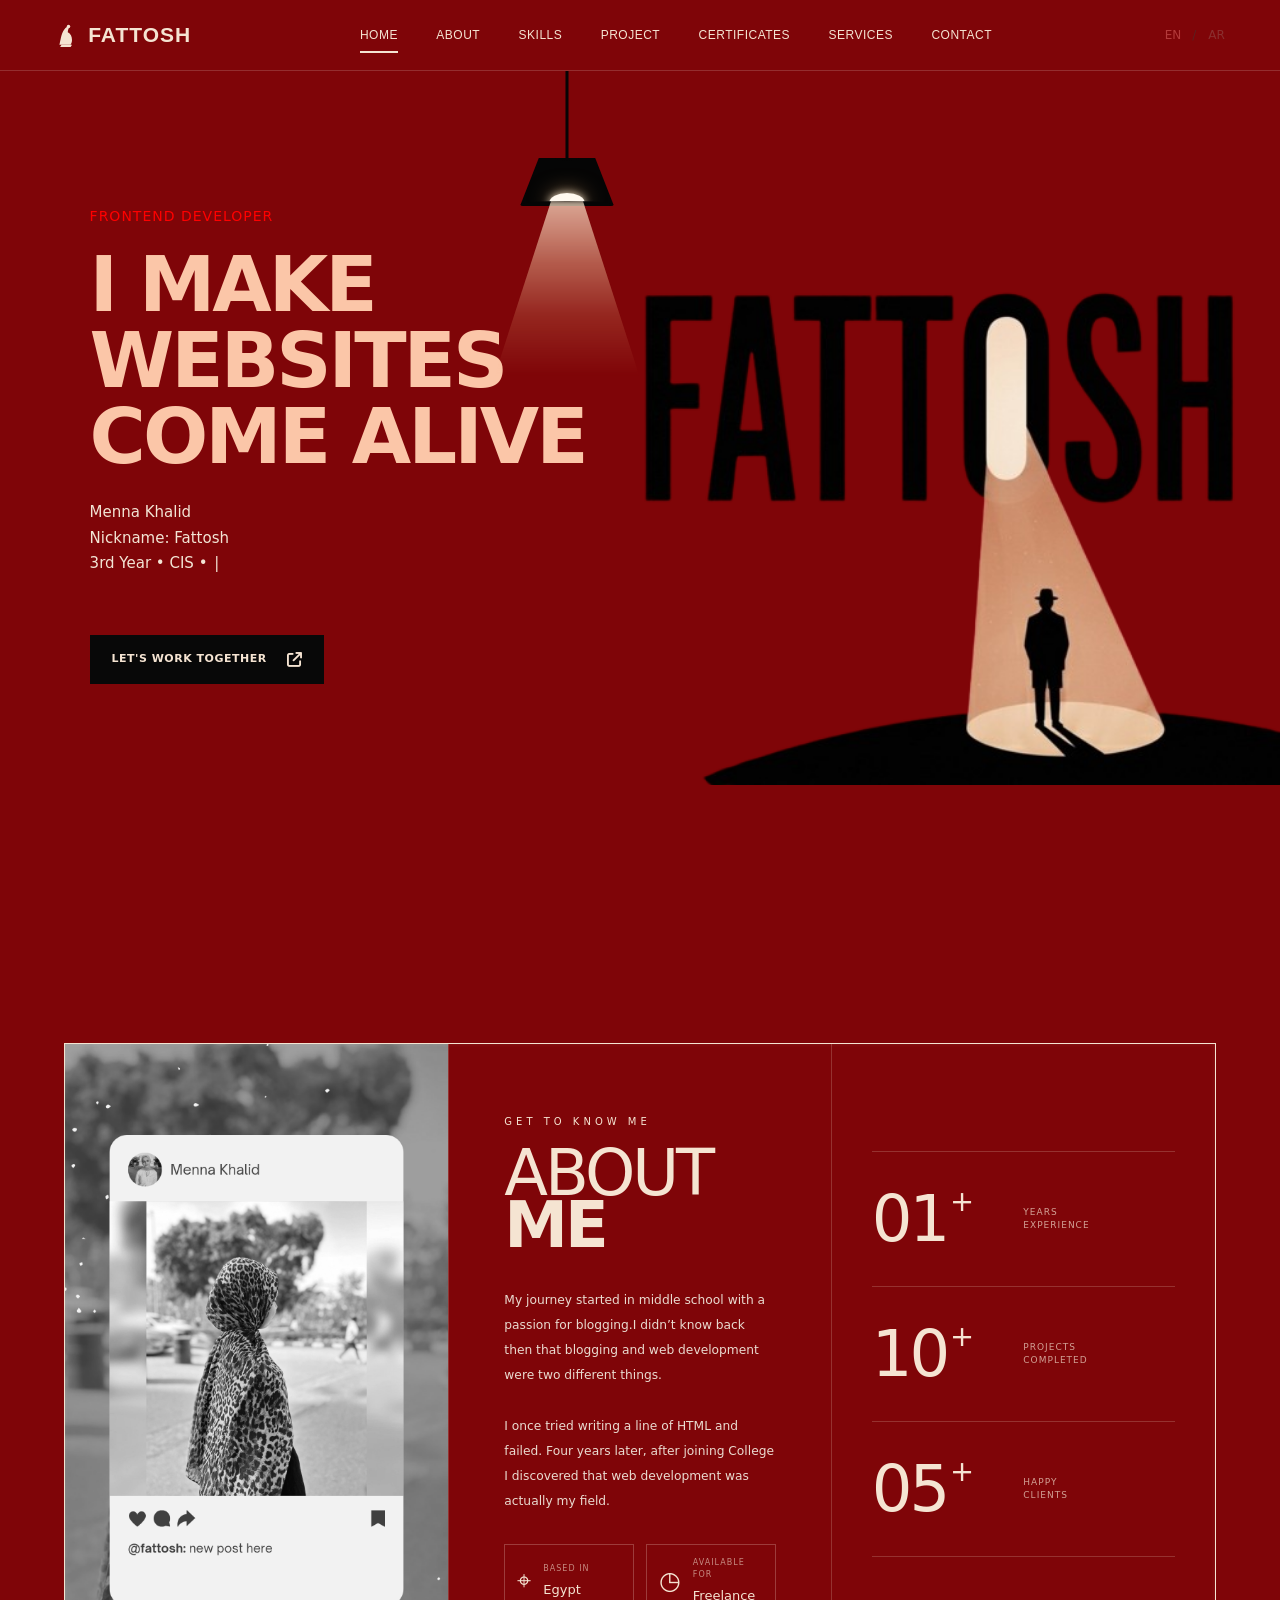
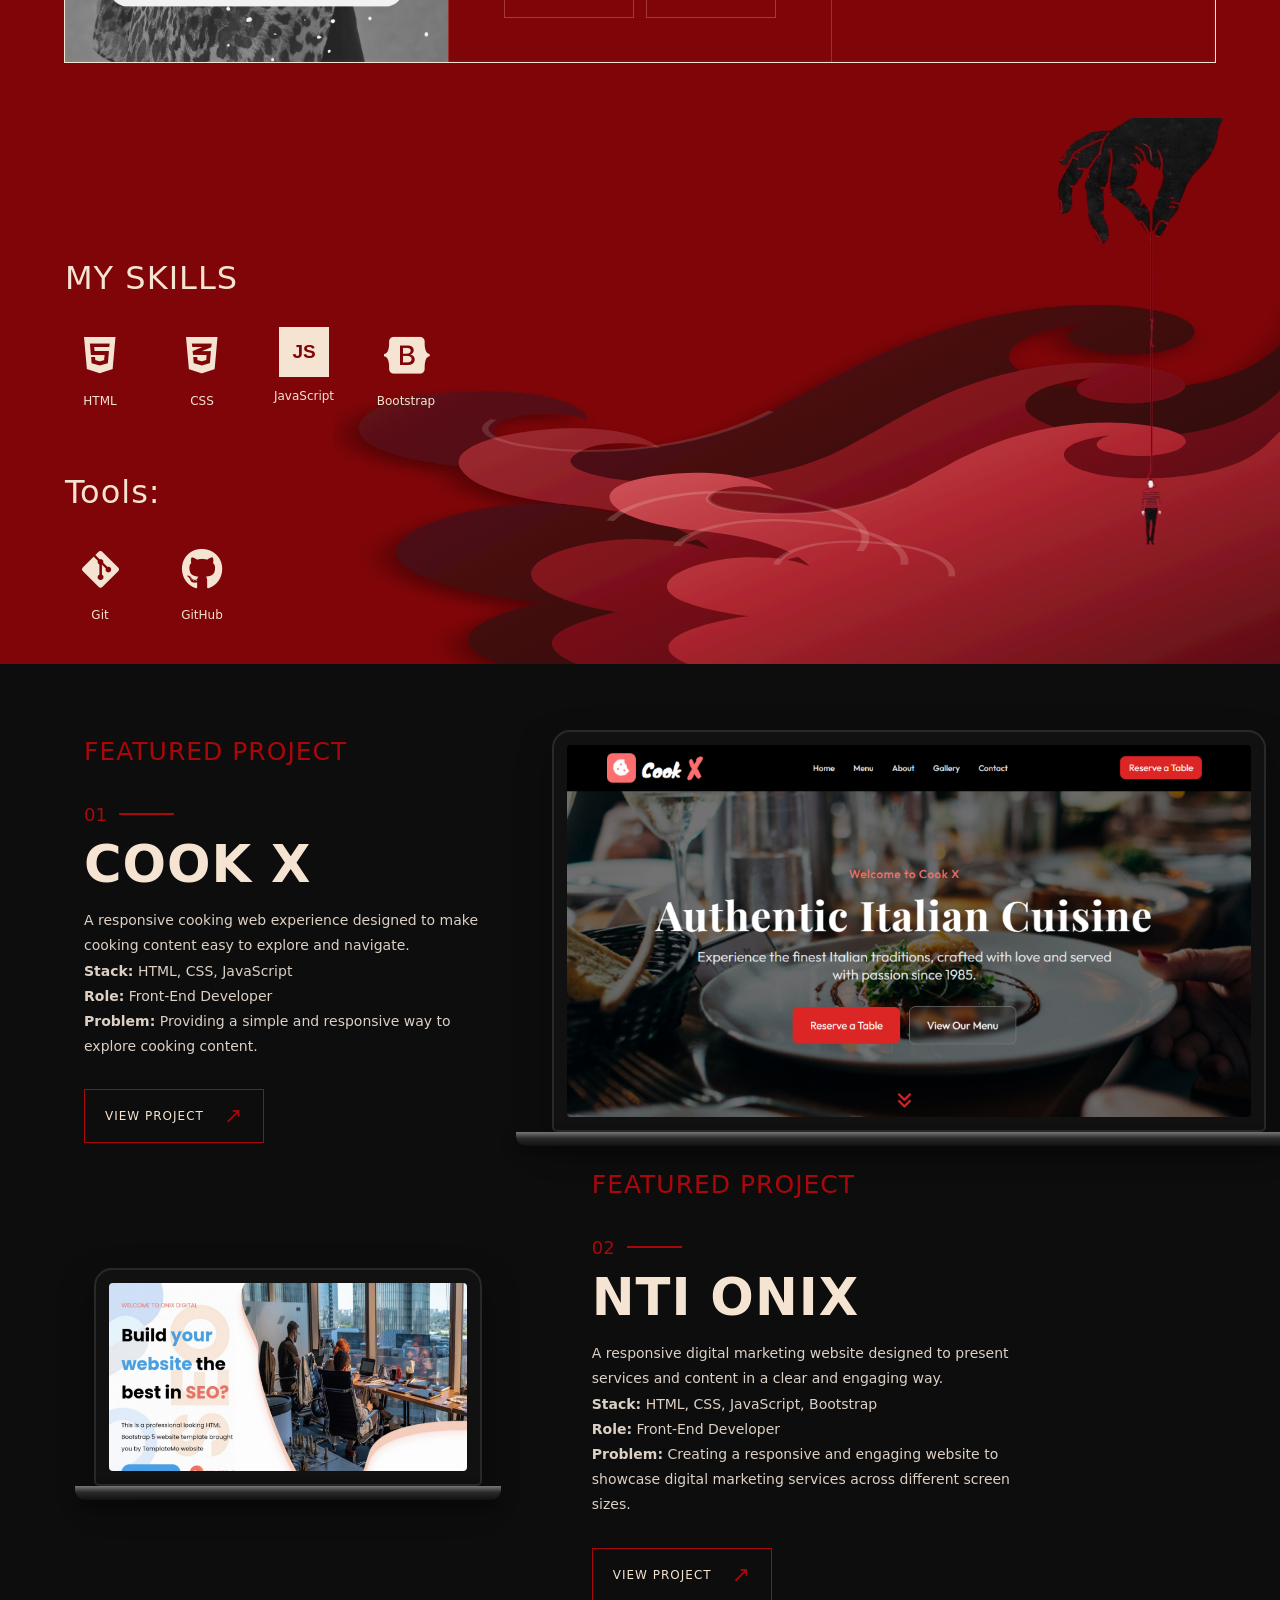
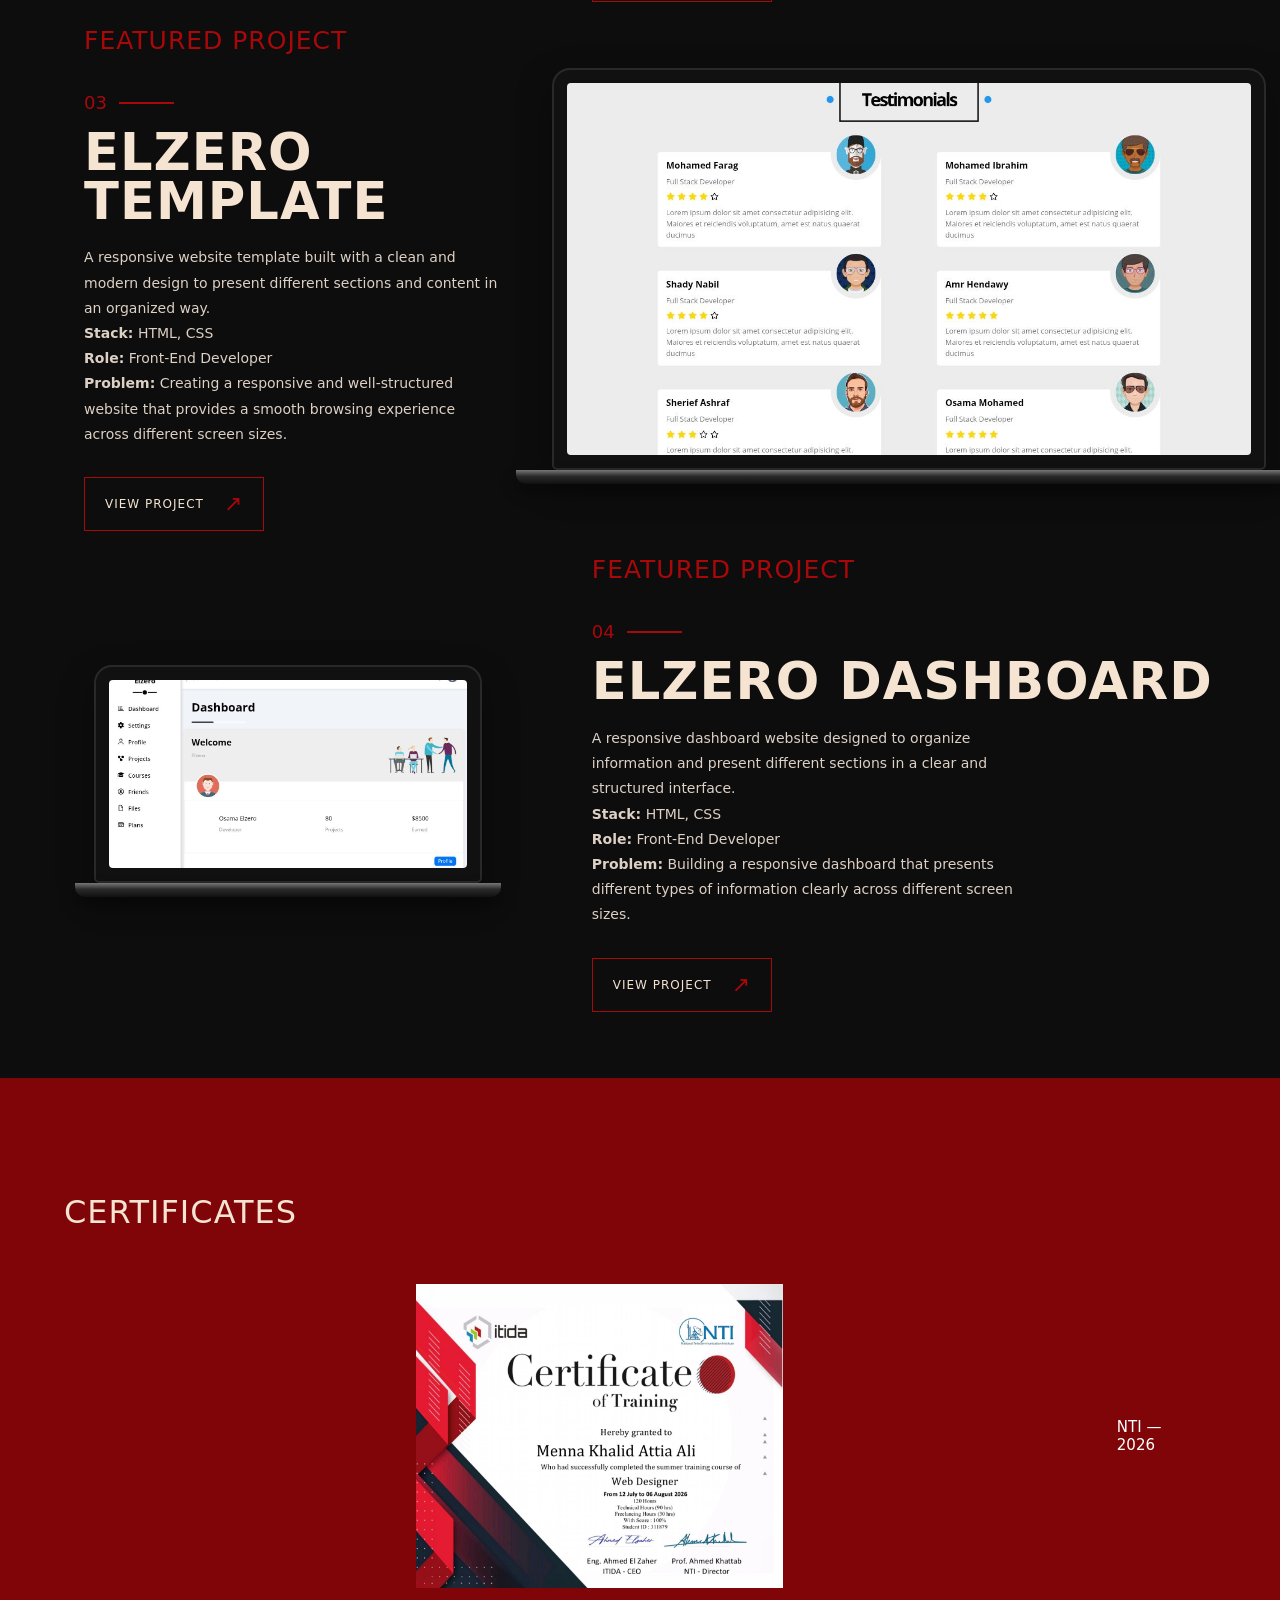
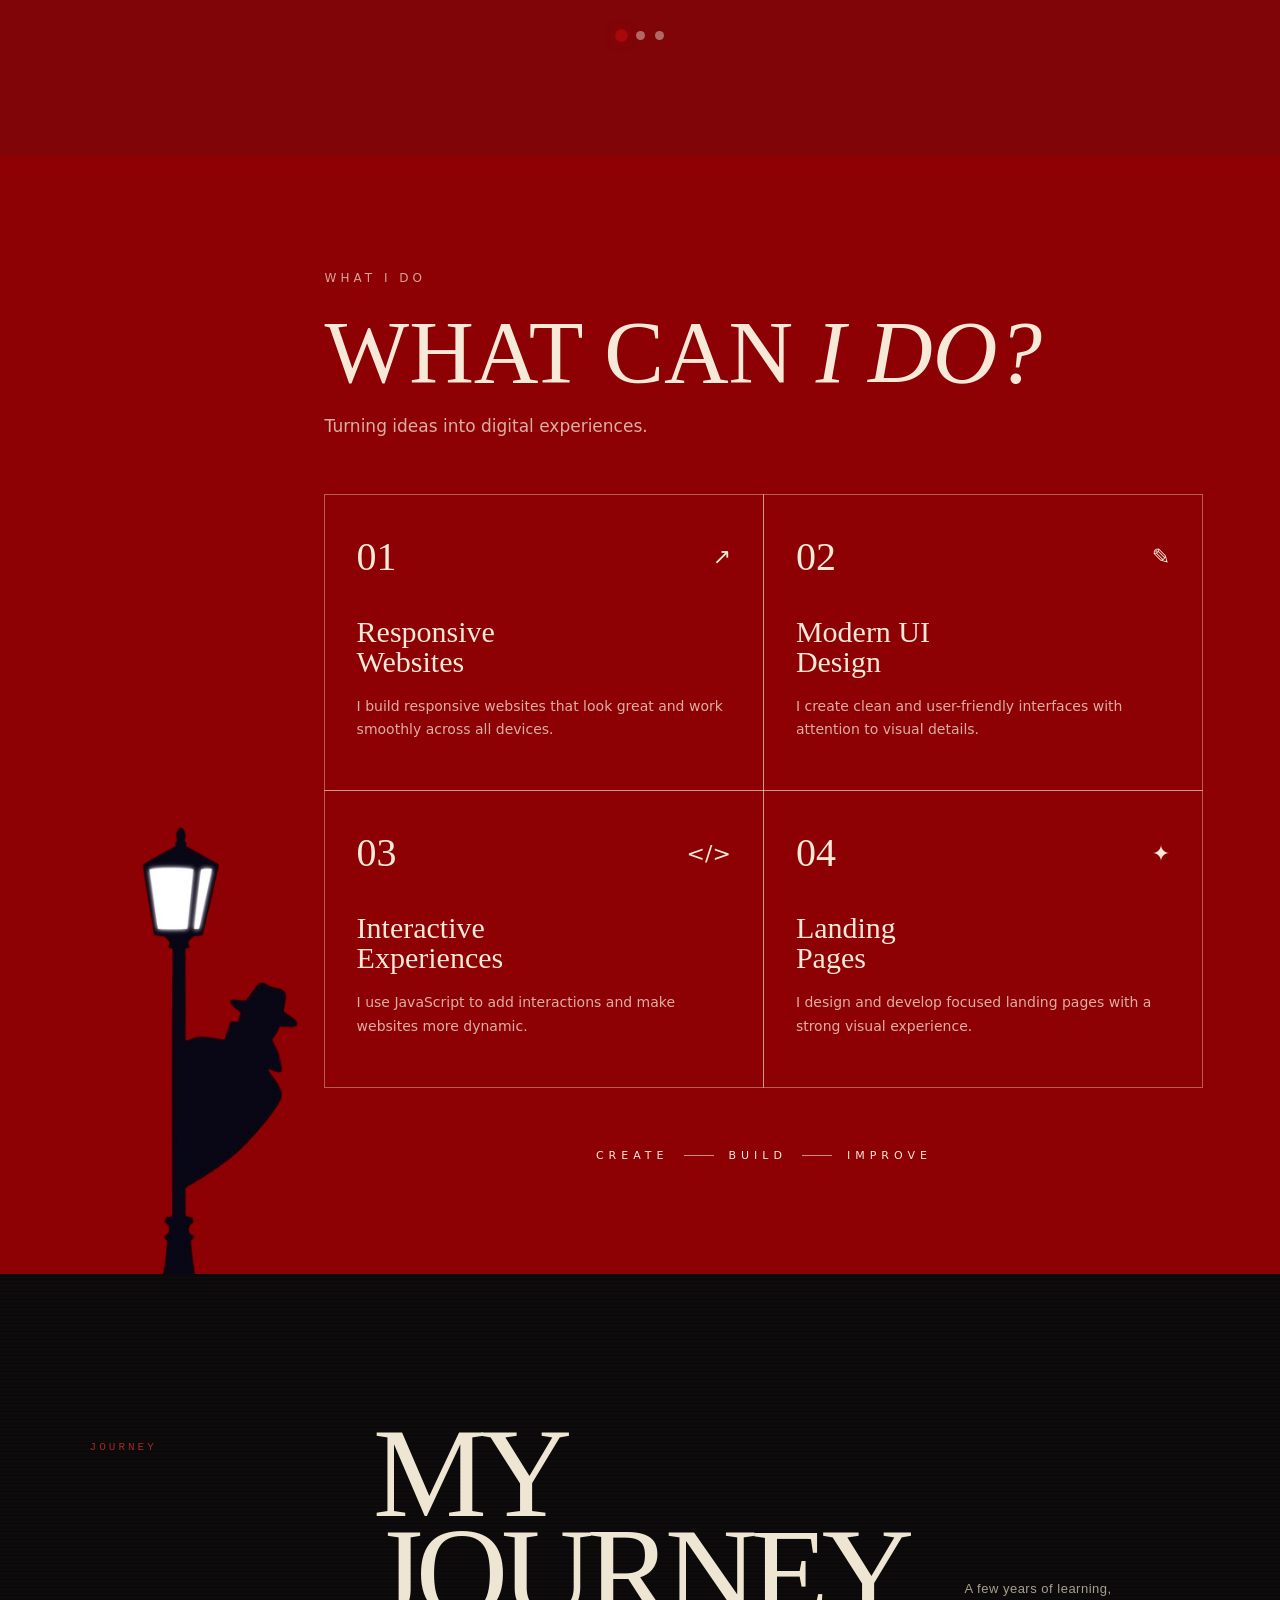
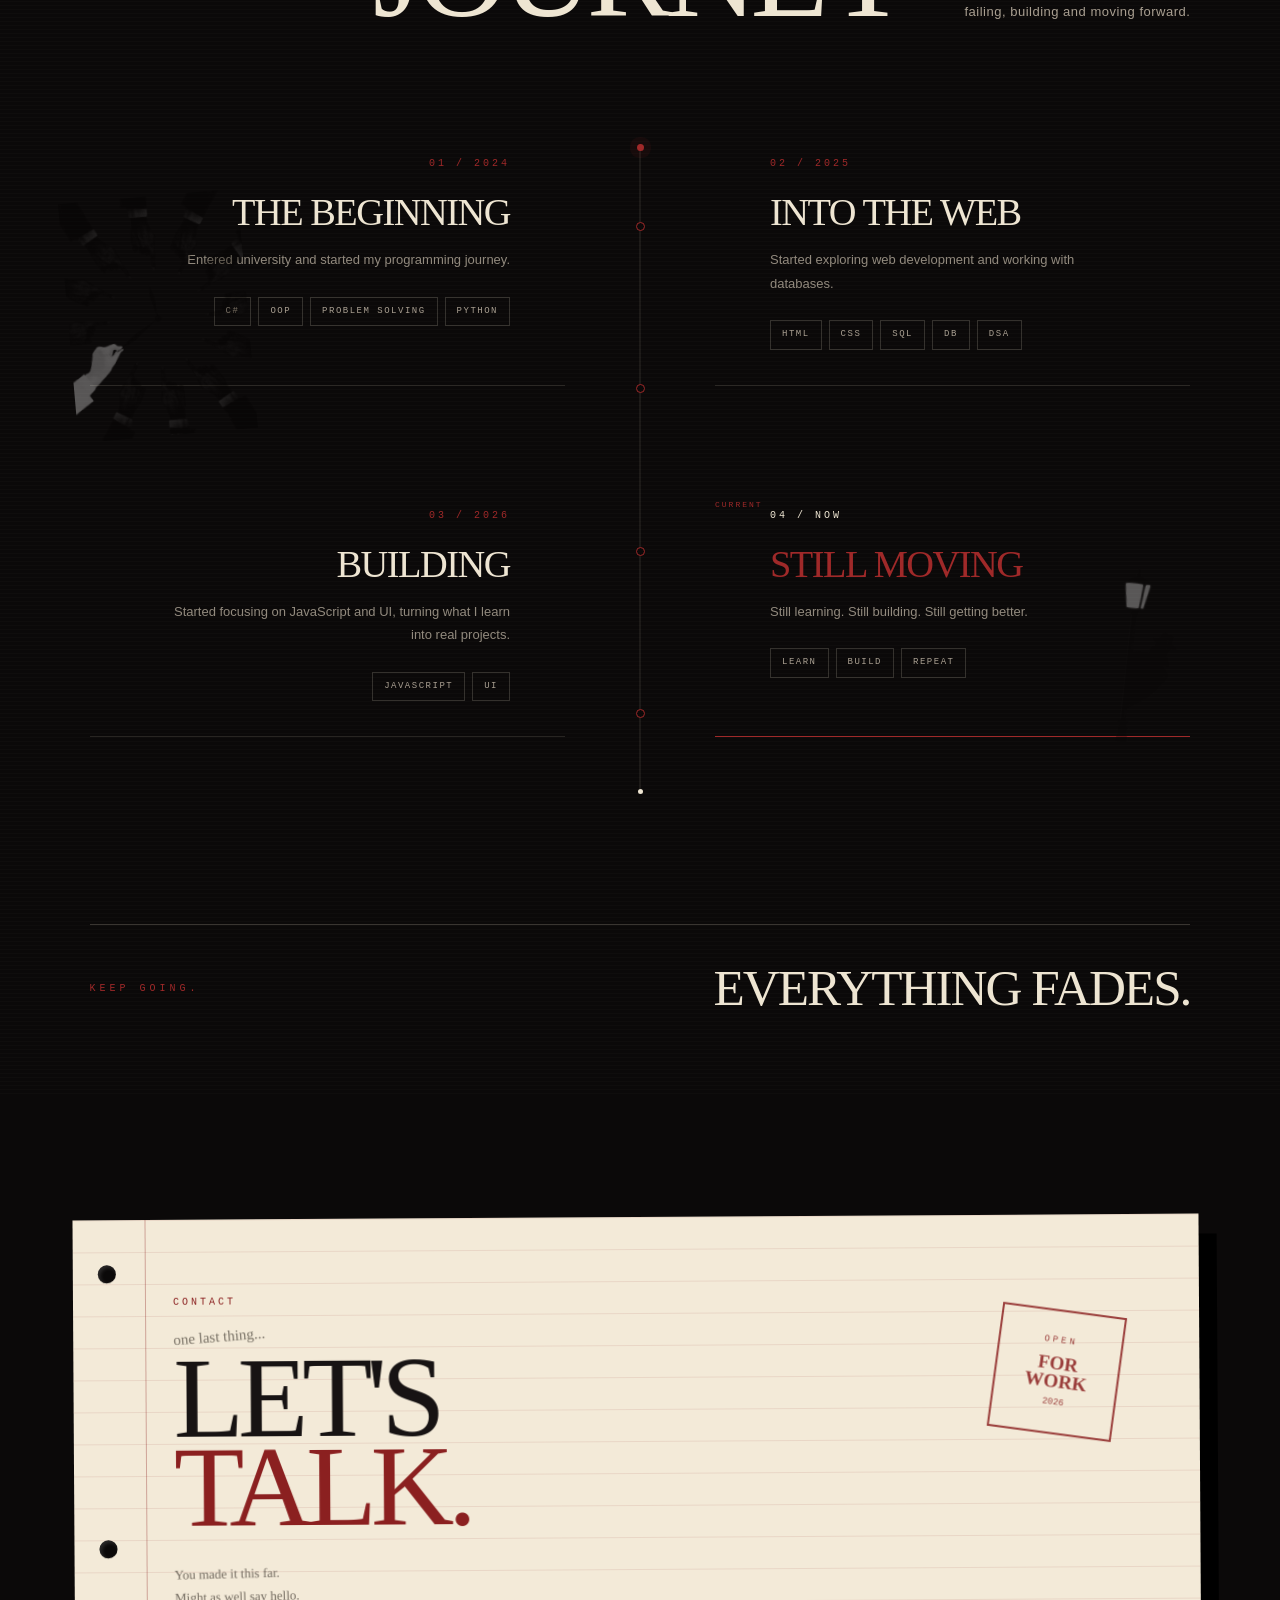
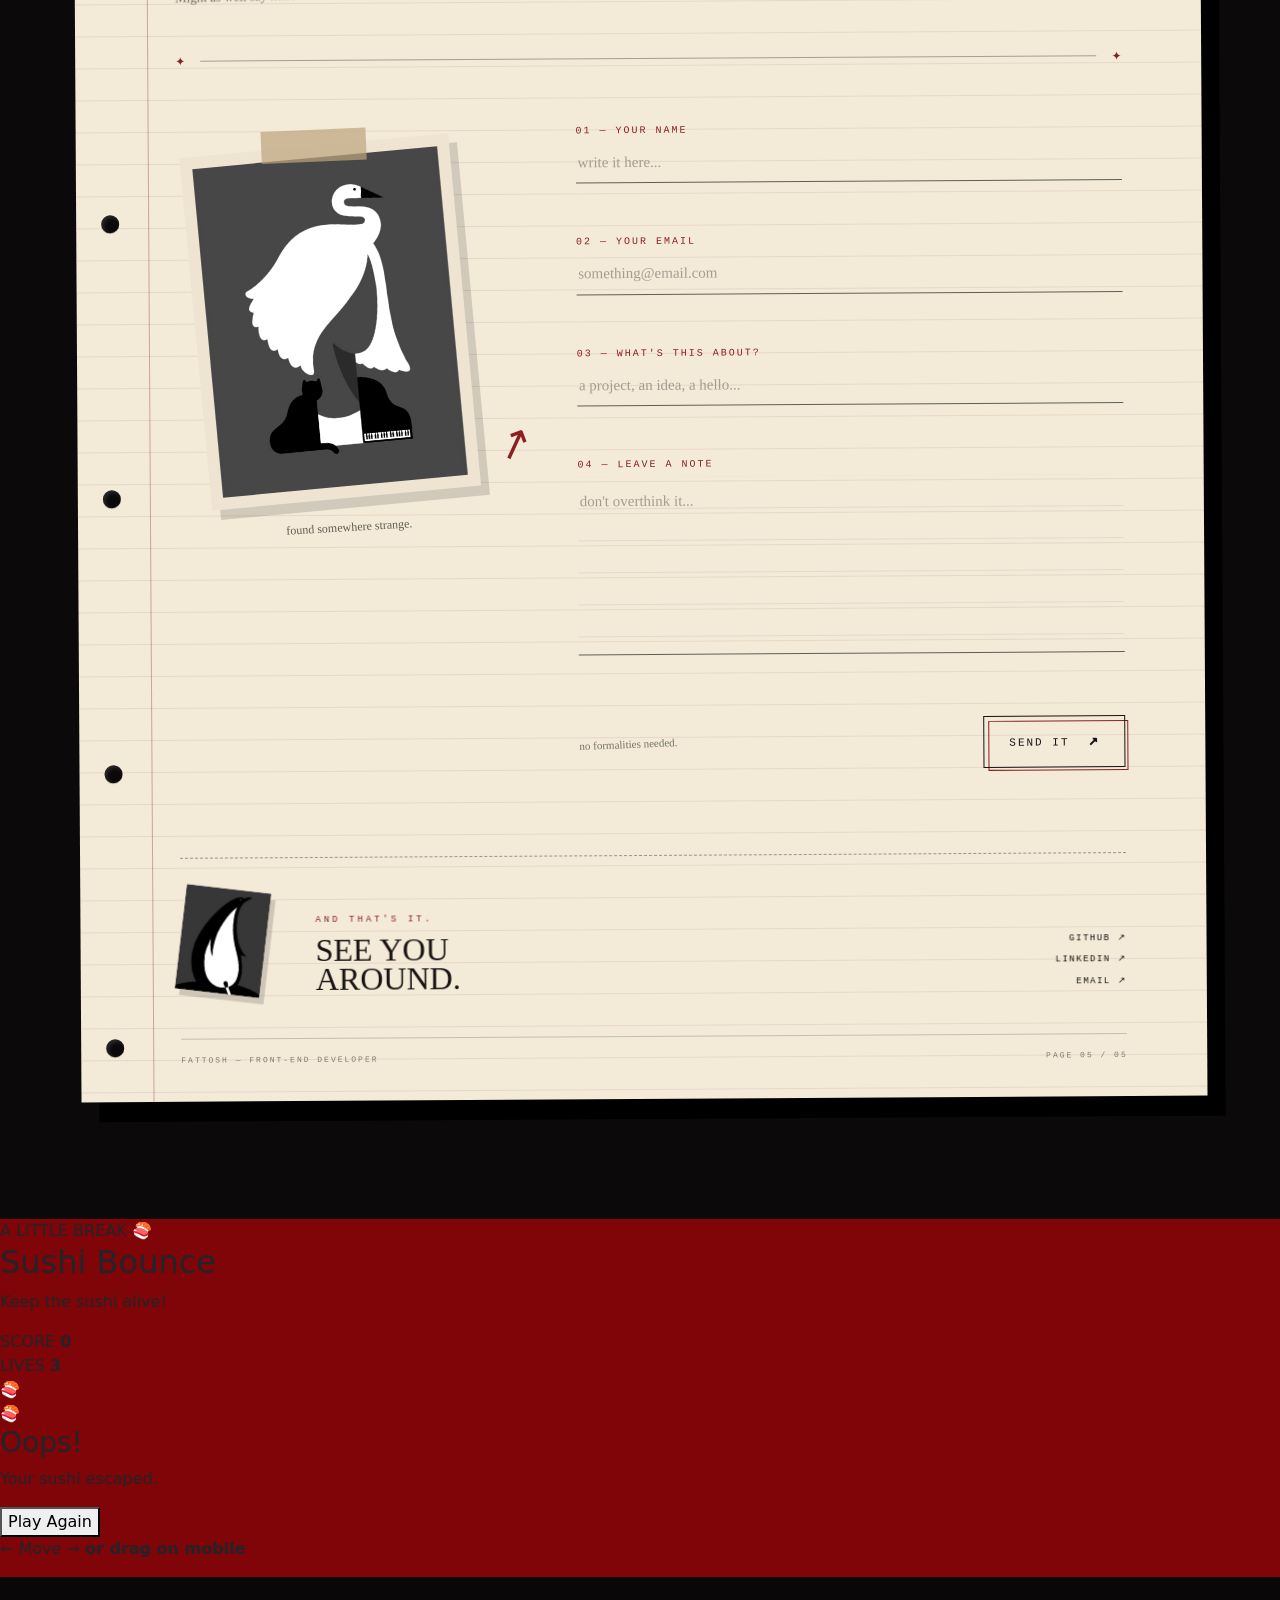
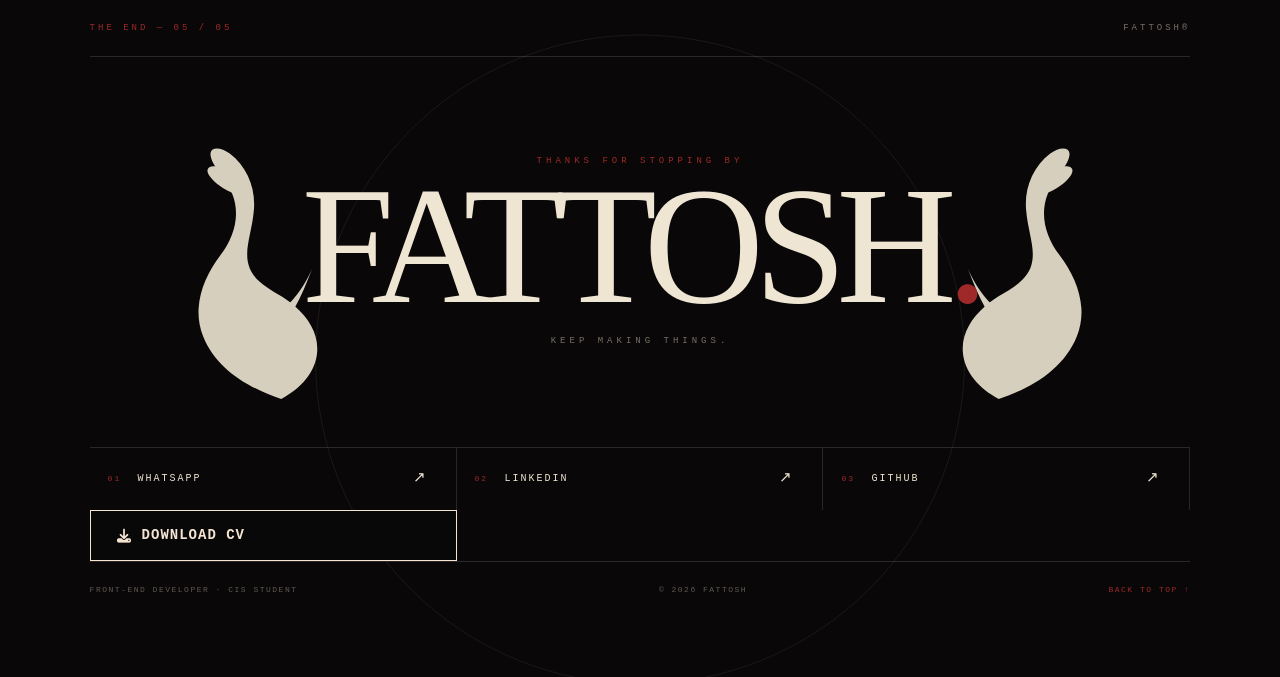
==== commit 383d4a16: "Update index.html" ====
--- a/index.html
+++ b/index.html
@@ -1630,6 +1630,44 @@
 
         </div>
     </section>
+    <section class="sushi-game-section" id="sushi-game">
+    <div class="sushi-game-header">
+        <span class="game-label">A LITTLE BREAK 🍣</span>
+        <h2>Sushi Bounce</h2>
+        <p>Keep the sushi alive!</p>
+    </div>
+
+    <div class="game-stats">
+        <div>
+            <span>SCORE</span>
+            <strong id="sushi-score">0</strong>
+        </div>
+
+        <div>
+            <span>LIVES</span>
+            <strong id="sushi-lives">3</strong>
+        </div>
+    </div>
+
+    <div class="sushi-game-board" id="sushi-board">
+        <div class="sushi-player" id="sushi-player">🍣</div>
+        <div class="sushi-paddle" id="sushi-paddle"></div>
+
+        <div class="sushi-game-over" id="sushi-game-over">
+            <div class="game-over-box">
+                <span>🍣</span>
+                <h3>Oops!</h3>
+                <p>Your sushi escaped.</p>
+                <button id="sushi-restart">Play Again</button>
+            </div>
+        </div>
+    </div>
+
+    <p class="sushi-controls">
+        <span>←</span> Move <span>→</span>
+        <b>or drag on mobile</b>
+    </p>
+    </section>
     <!-- end of contact form section -->
     <footer class="swan-footer">
 
--- a/assets/css/style.css
+++ b/assets/css/style.css
@@ -55,7 +55,7 @@
 }
 
 section {
-    scroll-margin-top: 75px;
+    scroll-margin-top: 38px;
 }
 /* scrollbar ending */
 .language-switcher {
@@ -1077,7 +1077,6 @@
 
 
 /* SKILLS START */
-
 .skills-section {
     width: 100%;
     height: 330px;
@@ -1085,10 +1084,11 @@
     grid-template-columns: 60% 40%;
     align-items: center;
     position: relative;
-    overflow-y: visible;
-    overflow-x: hidden;
+    overflow: visible;
     margin-top: 55px;
     margin-bottom: 25px;
+    clip-path: inset(0 0 -105% 0);
+    z-index: 20;
 }
 
 .skills-section .skills-content {
@@ -1096,6 +1096,7 @@
     padding-left: 65px;
     position: relative;
     z-index: 2;
+    box-sizing: border-box;
 }
 
 .skills-section .skills-content .skills-title {
@@ -1163,9 +1164,9 @@
     display: flex;
     align-items: center;
     justify-content: flex-end;
-    overflow-y: visible;
-    overflow-x: hidden;
-    z-index: 1;
+    overflow: visible;
+    z-index: 30;
+    clip-path: inset(0 0 -105% 0);
 }
 
 .skills-section .skills-art img {
@@ -1178,6 +1179,8 @@
     transform-origin: center right;
     animation: skillsFloat 5s ease-in-out infinite;
     transition: transform .5s ease;
+    position: relative;
+    z-index: 31;
 }
 
 .skills-section .skills-art:hover img {
@@ -1188,9 +1191,11 @@
     0% {
         transform: translateX(8%) translateY(29px);
     }
+
     50% {
-        transform: translateX(4%) translateY(-6px);
-    }
+        transform: translateX(4%) translateY(8px);
+    }
+
     100% {
         transform: translateX(8%) translateY(29px);
     }
@@ -1202,27 +1207,40 @@
         grid-template-columns: 62% 38%;
         margin-top: 40px;
         margin-bottom: 40px;
-    }
-    .skills-content {
+        overflow: visible;
+    }
+
+    .skills-section .skills-content {
         padding-left: 35px;
     }
-    .skills-list {
+
+    .skills-section .skills-content .skills-list {
         gap: 18px;
     }
-    .skill {
+
+    .skills-section .skills-content .skills-list .skill {
         width: 58px;
     }
-    .skill-icon {
+
+    .skills-section .skills-content .skills-list .skill .skill-icon {
         font-size: 34px;
     }
-    .skill span {
+
+    .skills-section .skills-content .skills-list .skill span {
         font-size: 9px;
     }
-    .skills-art {
-        height: 3500px;
-    }
-    .skills-art img {
+
+    .skills-section .skills-art {
+        height: 350px;
+        overflow: visible;
+        z-index: 30;
+    }
+
+    .skills-section .skills-art img {
         height: 200px;
+        width: auto;
+        position: relative;
+        z-index: 31;
     }
 }
 
@@ -1235,44 +1253,53 @@
         align-items: stretch;
         margin-top: 35px;
         margin-bottom: 35px;
-        overflow: hidden;
-    }
+        overflow: visible;
+        clip-path: inset(0 0 -105% 0);
+    }
+
     .skills-section .skills-content {
         width: 100%;
         padding: 50px 20px 20px;
     }
+
     .skills-section .skills-content .skills-list {
         flex-wrap: wrap;
         justify-content: center;
         gap: 25px;
     }
-    
-.skills-section .skills-art {
+
+    .skills-section .skills-art {
+        width: 100%;
         height: 420px;
         margin-top: 10px;
-        
         justify-content: center;
+        overflow: visible;
+        z-index: 30;
     }
 
     .skills-section .skills-art img {
         width: 75%;
         height: auto;
+        position: relative;
+        z-index: 31;
         transform: translateY(40px);
-        animation: none;
-    }
-}
+        animation: skillsFloatMobile 5s ease-in-out infinite;
+    }
+}
+
 @keyframes skillsFloatMobile {
     0% {
         transform: translateY(4px);
     }
+
     50% {
         transform: translateY(-7px);
     }
+
     100% {
         transform: translateY(4px);
     }
 }
-
 
 /* SKILLS END */
 
@@ -1282,13 +1309,14 @@
 .tools-section {
     width: 100%;
     margin-top: 5px;
-    margin-bottom: 55px;
+    margin-bottom: 0px;
     position: relative;
 }
 
 .tools-content {
     width: 100%;
     padding-left: 65px;
+    padding-bottom:40px;
 }
 
 .tools-title {
@@ -1369,11 +1397,12 @@
 
     .tools-section {
         margin-top: 15px;
-        margin-bottom: 40px;
+        margin-bottom: 0px;
+        
     }
 
     .tools-content {
-        padding: 30px 20px 20px;
+        padding: 30px 20px 30px;
     }
 
     .tools-title {
@@ -1400,87 +1429,108 @@
         font-size: 11px;
     }
 }
+
+html,
+body {
+    overflow-x: hidden;
+}
+
 .tools-section {
     position: relative;
-    overflow: hidden;
+    overflow: visible;
+    clip-path: inset(-105% 0 0 0);
 }
 
 .tools-content {
     position: relative;
-    z-index: 5;
-}
-
-.tools-water {
-    position: absolute;
-    right: -5%;
-    bottom: -8%;
-    width: 48%;
-    height: 72%;
-    z-index: 2;
-    pointer-events: none;
-
-    background:
-        radial-gradient(
-            ellipse at 35% 15%,
-            rgba(170, 12, 18, 0.35) 0%,
-            transparent 55%
-        ),
-        linear-gradient(
-            160deg,
-            rgba(25, 7, 11, 0.2),
-            rgba(75, 5, 12, 0.82)
-        );
-
-    clip-path: polygon(
-        20% 12%,
-        28% 8%,
-        37% 11%,
-        46% 7%,
-        55% 13%,
-        64% 9%,
-        73% 15%,
-        84% 10%,
-        100% 17%,
-        100% 100%,
-        0% 100%,
-        0% 20%,
-        8% 17%
-    );
-
-    transform: rotate(-2deg);
-}
-
-.tools-water::before {
+    z-index: 10;
+}
+
+.tools-section::before {
     content: "";
     position: absolute;
-    top: 7%;
-    left: -5%;
-    width: 110%;
-    height: 35px;
-
-    border-top: 3px solid rgba(205, 35, 40, 0.45);
-    border-radius: 50%;
-
-    transform: rotate(-2deg);
-}
-
-.tools-water::after {
+    right: -4%;
+    bottom: 0;
+    width: 78%;
+    height: 205%;
+    z-index: 3;
+    pointer-events: none;
+
+    background-image: url("data:image/svg+xml,%3Csvg xmlns='http://www.w3.org/2000/svg' viewBox='0 0 900 1400' preserveAspectRatio='none'%3E%3Cdefs%3E%3ClinearGradient id='n' x1='0' y1='0' x2='1' y2='1'%3E%3Cstop offset='0' stop-color='%23751b22'/%3E%3Cstop offset='.42' stop-color='%234b0b12'/%3E%3Cstop offset='1' stop-color='%231b0609'/%3E%3C/linearGradient%3E%3ClinearGradient id='b' x1='0' y1='0' x2='1' y2='1'%3E%3Cstop offset='0' stop-color='%23b33a40'/%3E%3Cstop offset='.48' stop-color='%237c111a'/%3E%3Cstop offset='1' stop-color='%2338080e'/%3E%3C/linearGradient%3E%3ClinearGradient id='c' x1='0' y1='0' x2='1' y2='1'%3E%3Cstop offset='0' stop-color='%23e06a6c'/%3E%3Cstop offset='.48' stop-color='%23ae2630'/%3E%3Cstop offset='1' stop-color='%23560b12'/%3E%3C/linearGradient%3E%3Cfilter id='s' x='-30%25' y='-30%25' width='160%25' height='160%25'%3E%3CfeDropShadow dx='-10' dy='18' stdDeviation='15' flood-color='%23000000' flood-opacity='.35'/%3E%3C/filter%3E%3C/defs%3E%3Cg filter='url(%23s)'%3E%3Cpath fill='url(%23n)' d='M900 0V1400H150C100 1340 120 1270 185 1220C260 1160 350 1180 400 1100C440 1035 410 970 355 945C315 928 275 945 255 980C265 920 320 875 380 895C455 920 495 990 475 1065C455 1140 380 1190 290 1215C205 1240 130 1205 85 1145C35 1080 55 1000 120 950C170 910 230 920 260 965C235 890 170 835 105 810C45 785 15 735 25 680C35 625 80 590 135 590C190 590 225 625 230 675C205 650 170 650 150 685C130 720 160 755 205 765C280 780 350 730 395 650C445 565 485 480 550 410C610 345 675 320 730 345C775 365 790 415 765 455C740 490 700 490 675 460C655 438 660 408 680 390C635 405 605 450 610 500C620 565 685 605 755 580C825 555 850 480 870 395C890 300 900 210 900 0Z'/%3E%3Cpath fill='url(%23b)' d='M900 300V1400H220C180 1345 195 1295 250 1250C305 1205 380 1215 425 1165C465 1120 450 1060 410 1030C375 1005 335 1015 310 1050C320 1000 365 965 415 975C480 988 520 1045 515 1105C510 1170 450 1225 380 1250C310 1275 250 1255 210 1210C165 1160 170 1095 215 1055C250 1020 305 1020 340 1060C320 995 275 950 220 930C160 910 125 875 115 820C105 765 140 720 190 705C240 690 280 715 295 760C270 735 235 740 220 775C200 815 235 850 280 860C350 875 415 835 455 770C500 695 530 620 580 565C630 510 680 495 725 515C765 533 780 570 760 602C742 630 710 635 685 615C665 598 667 568 685 550C645 565 620 600 625 645C635 700 685 735 740 725C800 715 835 655 855 585C875 510 890 405 900 300Z'/%3E%3Cpath fill='url(%23c)' d='M900 550V1400H320C290 1360 300 1315 340 1280C385 1240 440 1250 480 1210C515 1170 505 1120 475 1090C445 1065 415 1075 400 1105C405 1060 440 1030 480 1038C535 1048 560 1090 558 1140C555 1190 510 1235 460 1255C405 1275 360 1260 325 1225C290 1190 295 1140 330 1105C360 1075 405 1075 430 1110C415 1055 375 1020 330 1005C285 990 255 955 250 915C245 875 270 845 310 835C350 825 385 850 398 885C380 865 355 870 342 895C330 920 350 945 385 952C440 963 485 930 515 880C550 820 575 765 615 725C655 685 695 675 730 690C765 705 778 735 763 762C750 785 720 790 700 773C685 760 685 738 700 722C672 732 655 758 660 790C668 835 705 855 748 848C795 840 825 800 840 755C860 695 880 615 900 550Z'/%3E%3C/g%3E%3C/svg%3E");
+
+    background-size: 100% 100%;
+    background-repeat: no-repeat;
+
+    animation: oceanBack 8s ease-in-out infinite alternate;
+}
+
+.tools-section::after {
     content: "";
     position: absolute;
-    top: 13%;
-    left: 5%;
-    width: 85%;
-    height: 80%;
-
-    background:
-        linear-gradient(
-            110deg,
-            transparent 0%,
-            rgba(255, 255, 255, 0.025) 45%,
-            transparent 55%
-        );
-
-    opacity: 0.7;
+    right: -4%;
+    bottom: 0;
+    width: 78%;
+    height: 205%;
+    z-index: 4;
+    pointer-events: none;
+
+    background-image: url("data:image/svg+xml,%3Csvg xmlns='http://www.w3.org/2000/svg' viewBox='0 0 900 1400' preserveAspectRatio='none'%3E%3Cpath d='M250 975C265 920 320 875 380 895C455 920 495 990 475 1065' fill='none' stroke='rgba(255,235,220,.18)' stroke-width='7'/%3E%3Cpath d='M145 675C120 720 160 755 205 765C280 780 350 730 395 650' fill='none' stroke='rgba(255,225,210,.14)' stroke-width='6'/%3E%3Cpath d='M310 1050C320 1000 365 965 415 975C480 988 520 1045 515 1105' fill='none' stroke='rgba(255,240,225,.17)' stroke-width='7'/%3E%3Cpath d='M342 895C330 920 350 945 385 952C440 963 485 930 515 880' fill='none' stroke='rgba(255,225,210,.13)' stroke-width='5'/%3E%3Cpath d='M400 1105C405 1060 440 1030 480 1038C535 1048 560 1090 558 1140' fill='none' stroke='rgba(255,245,235,.16)' stroke-width='6'/%3E%3C/svg%3E");
+
+    background-size: 100% 100%;
+    background-repeat: no-repeat;
+
+    animation: oceanLight 8s ease-in-out infinite alternate;
+}
+
+
+
+@keyframes oceanBack {
+    0% {
+        transform: translate3d(-14px, -3px, 0);
+    }
+
+    50% {
+        transform: translate3d(8px, 3px, 0);
+    }
+
+    100% {
+        transform: translate3d(-14px, -3px, 0);
+    }
+}
+
+@keyframes oceanLight {
+    0% {
+        transform: translate3d(14px, 3px, 0);
+        opacity: .7;
+    }
+
+    50% {
+        transform: translate3d(-8px, -3px, 0);
+        opacity: .9;
+    }
+
+    100% {
+        transform: translate3d(14px, 3px, 0);
+        opacity: .7;
+    }
+}
+
+.your-illustration-class {
+    position: relative;
+    z-index: 5;
+}
+
+.featured-project {
+    position: relative;
+    z-index: 5;
+    margin-top: 0;
+}
+
+@media (min-width: 701px) {
+    .tools-section::before,
+    .tools-section::after {
+        height: 247%;
+    }
 }
 /* project starts */
 
@@ -3714,3 +3764,6 @@
         gap: 5px;
     }
 }
+section {
+    overflow: hidden;
+}
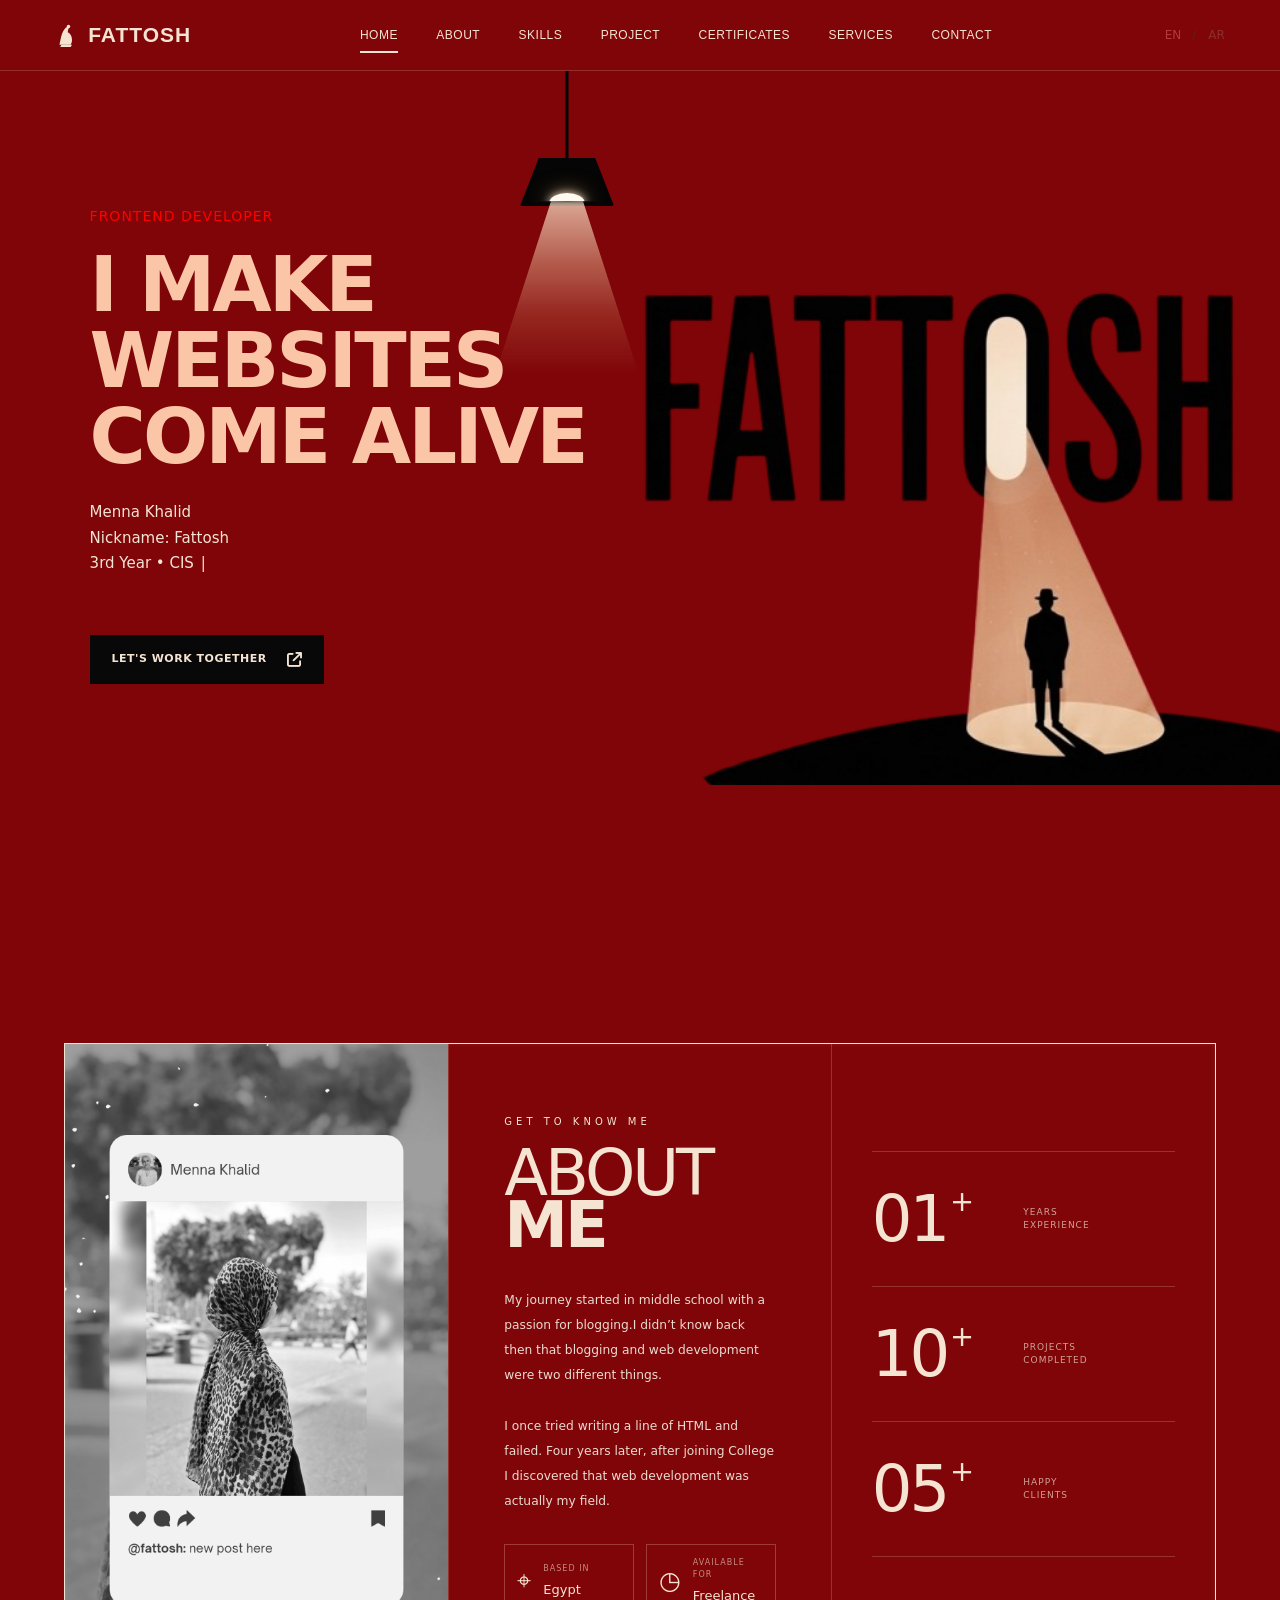
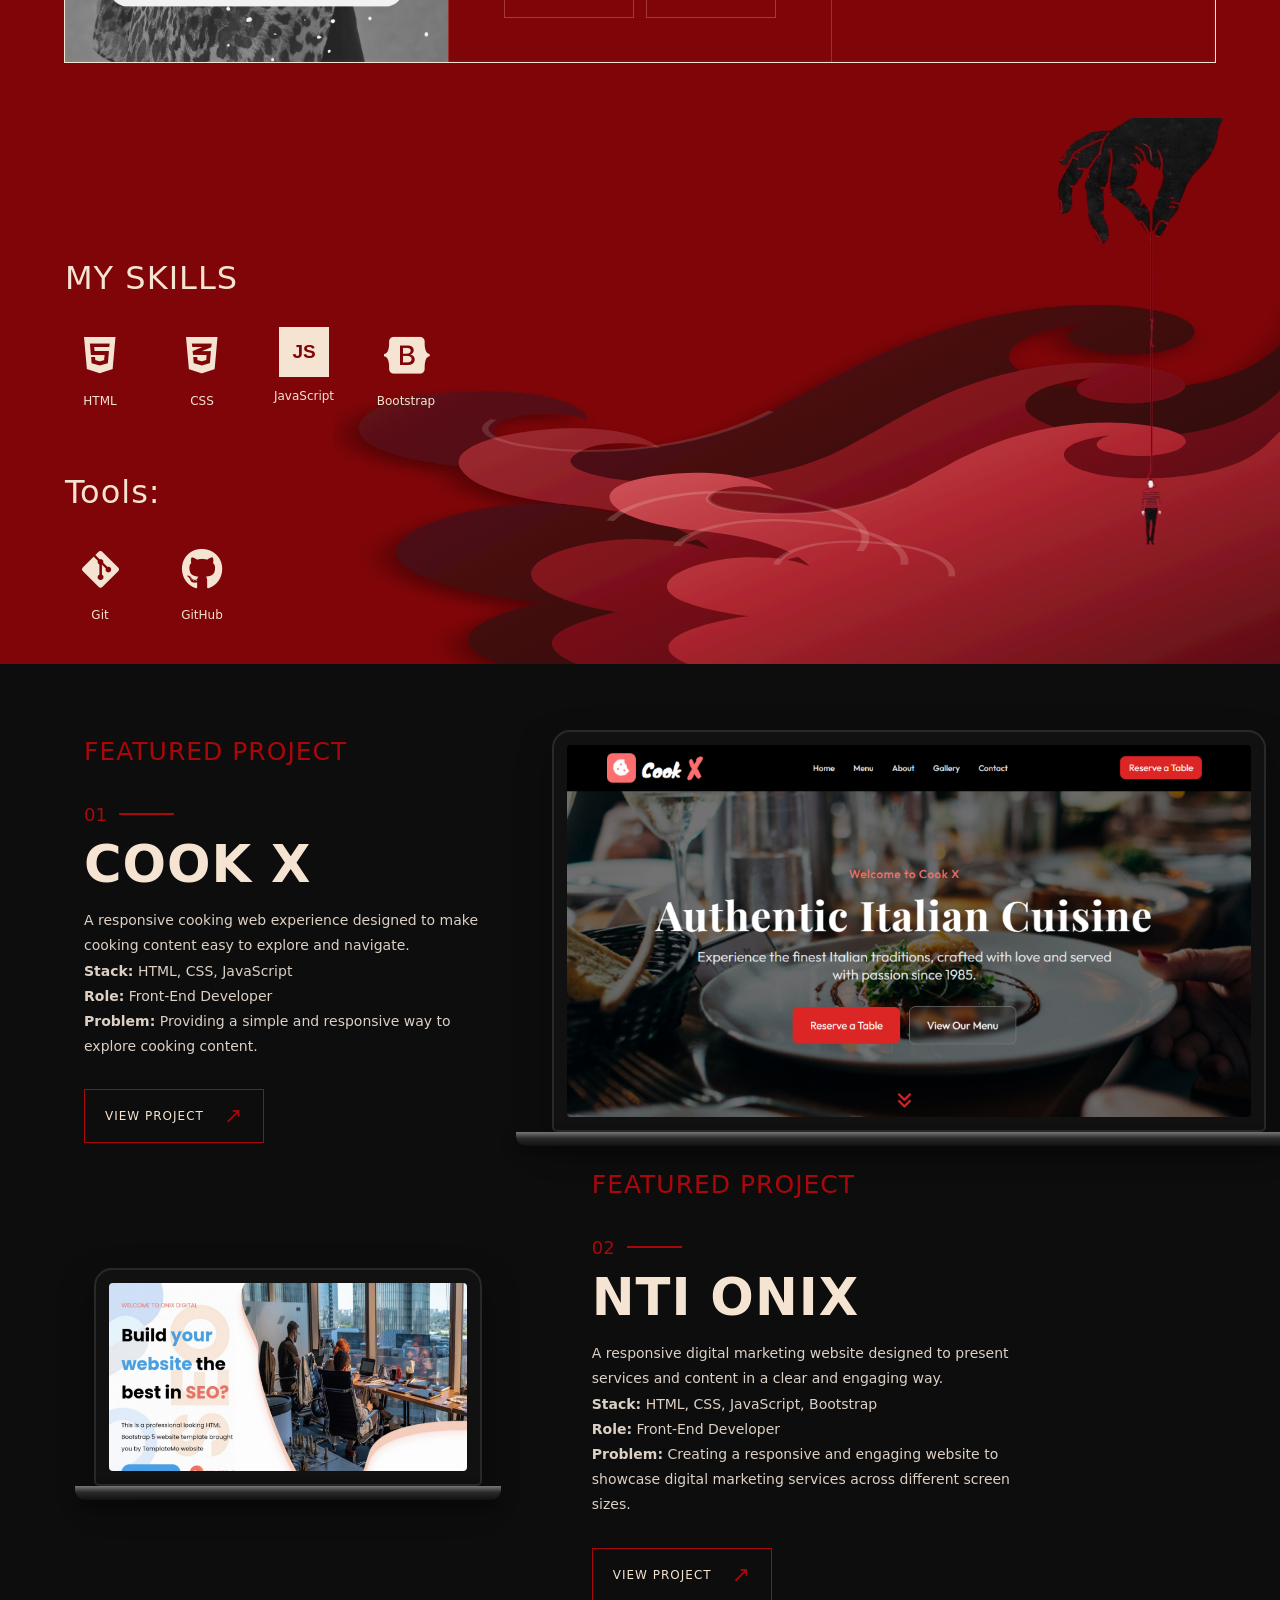
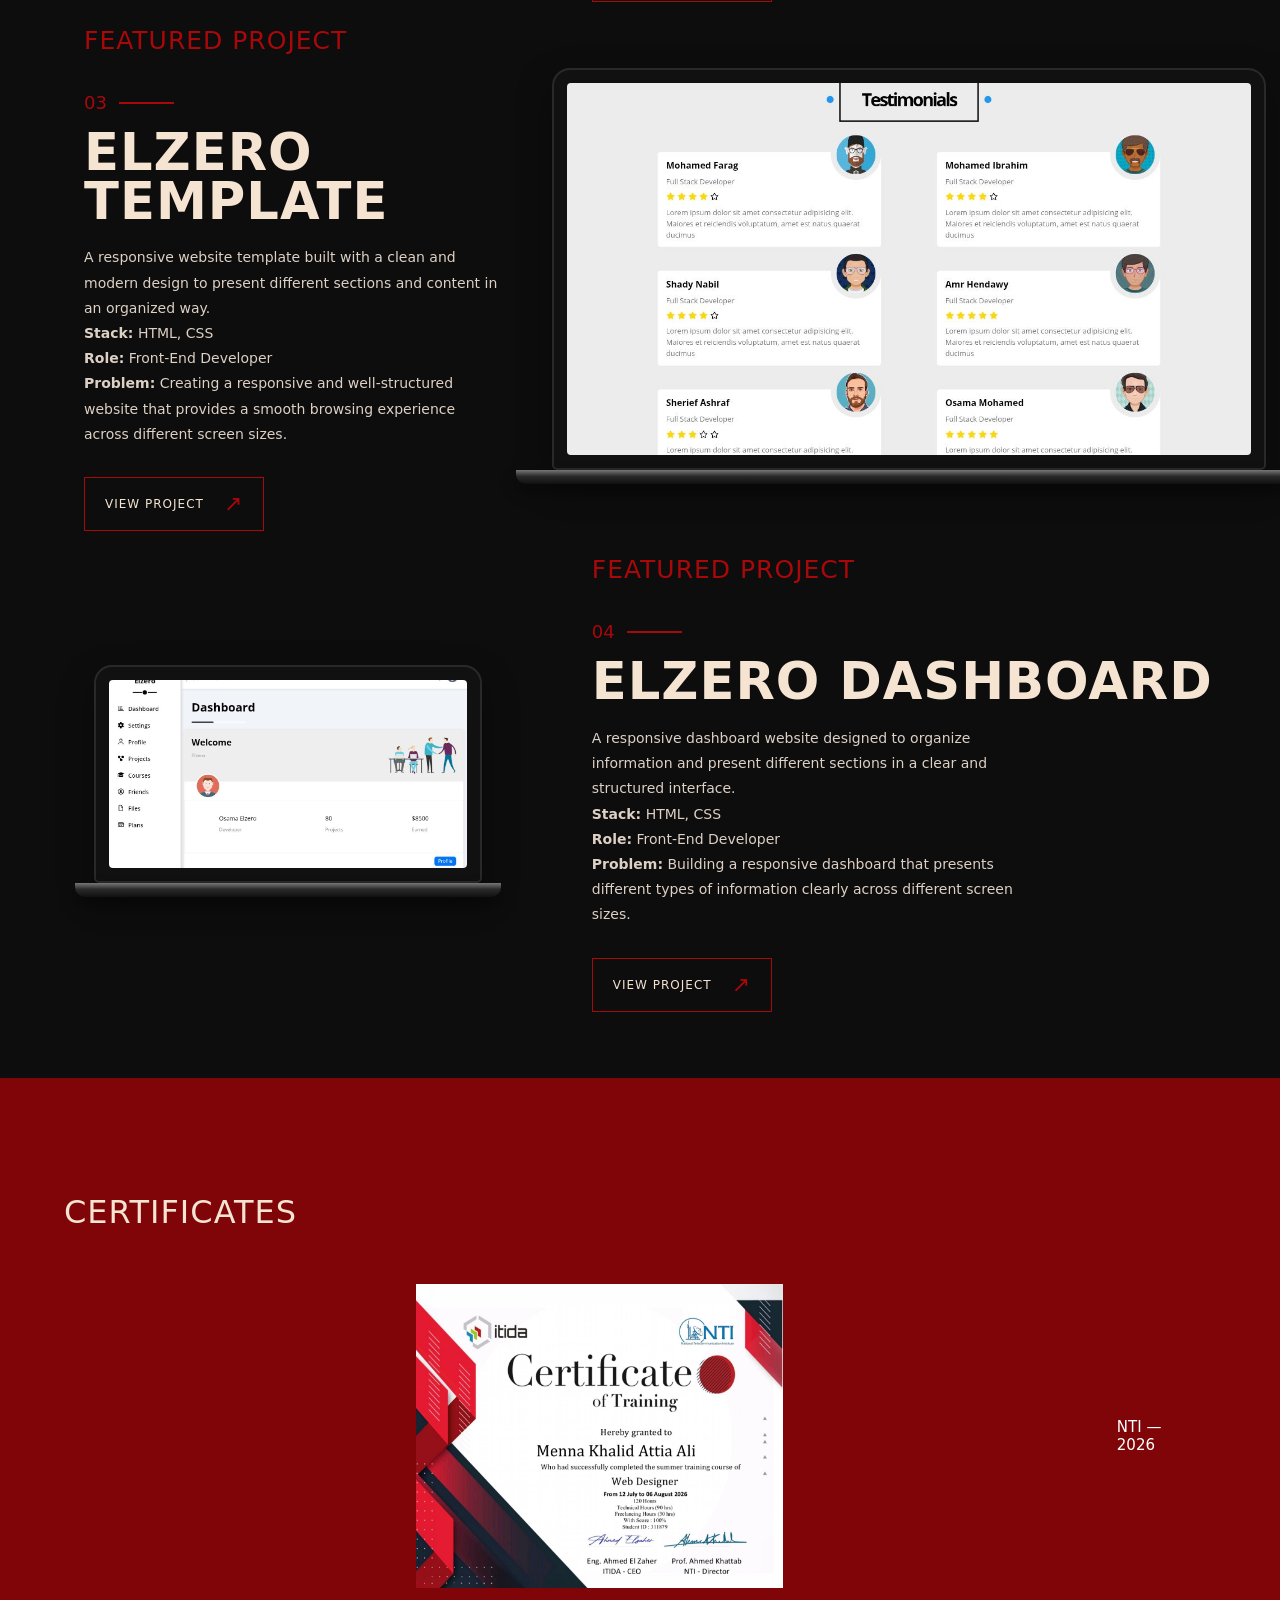
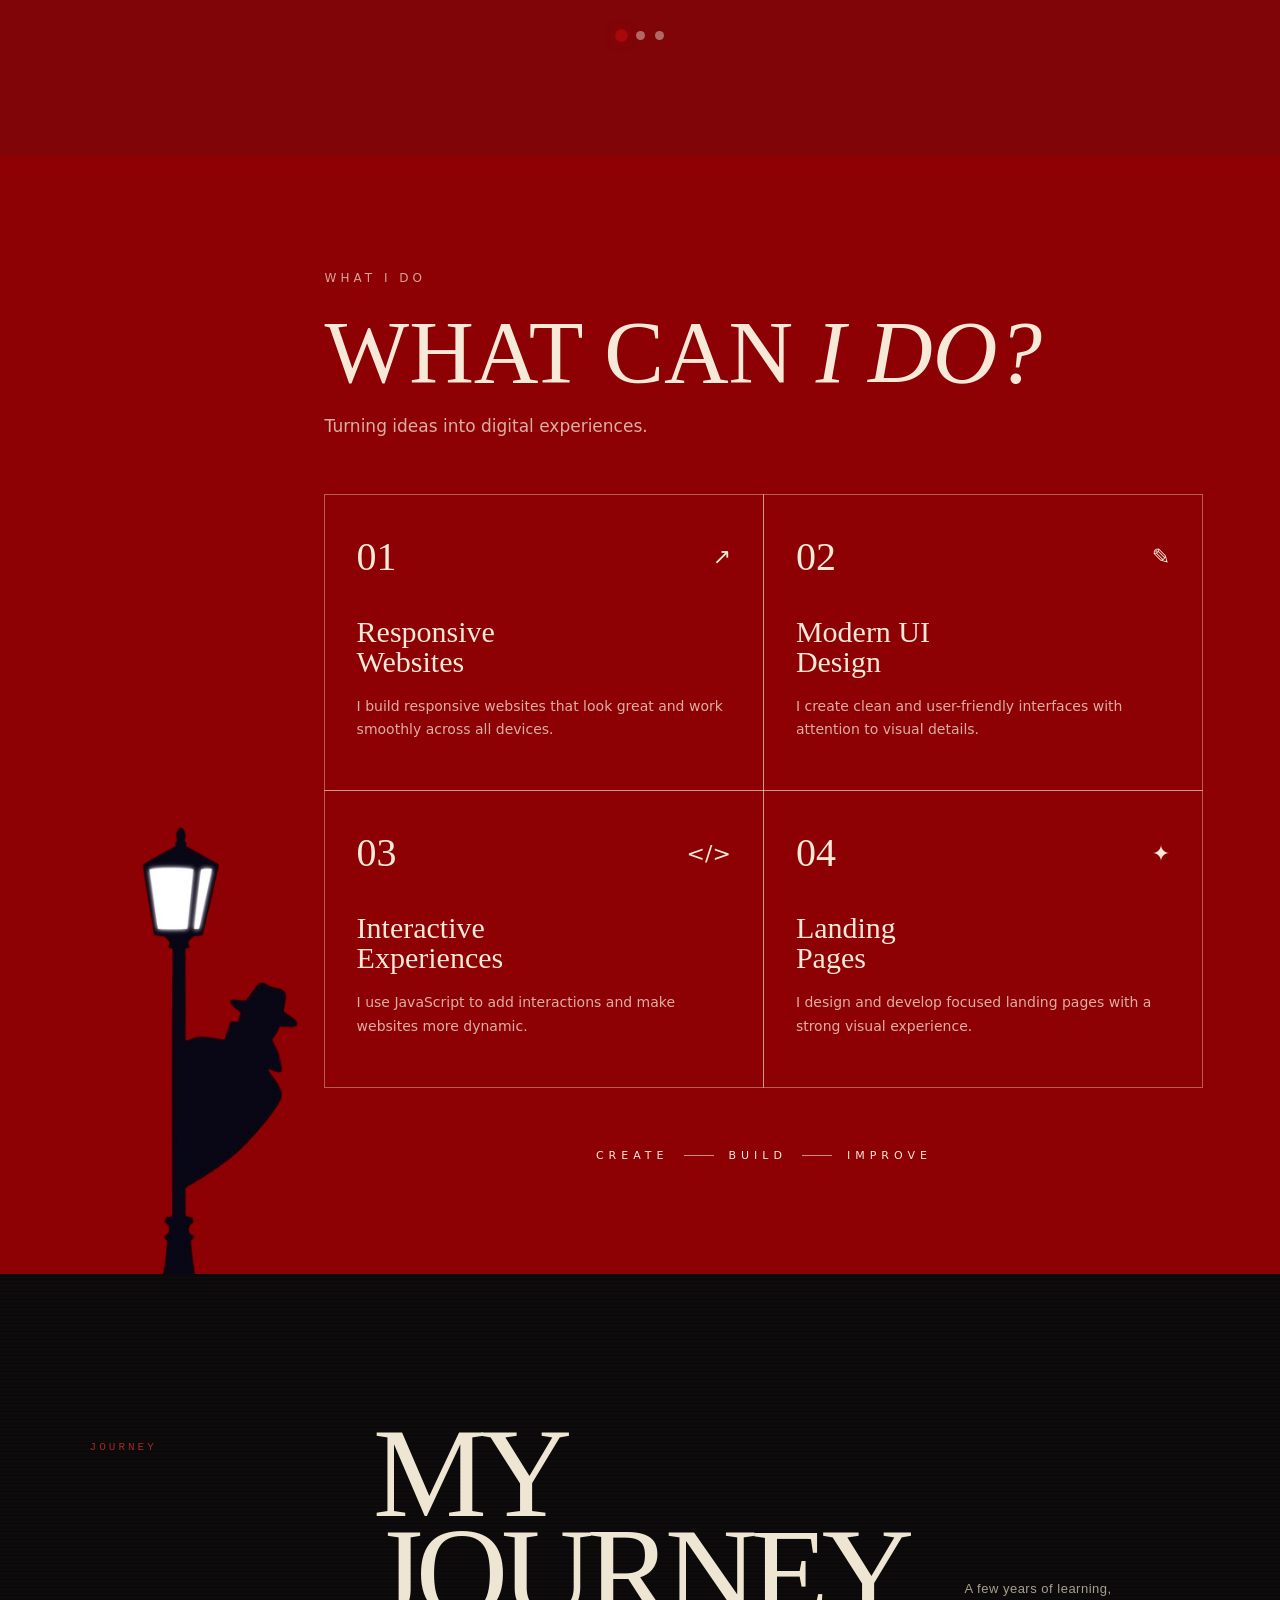
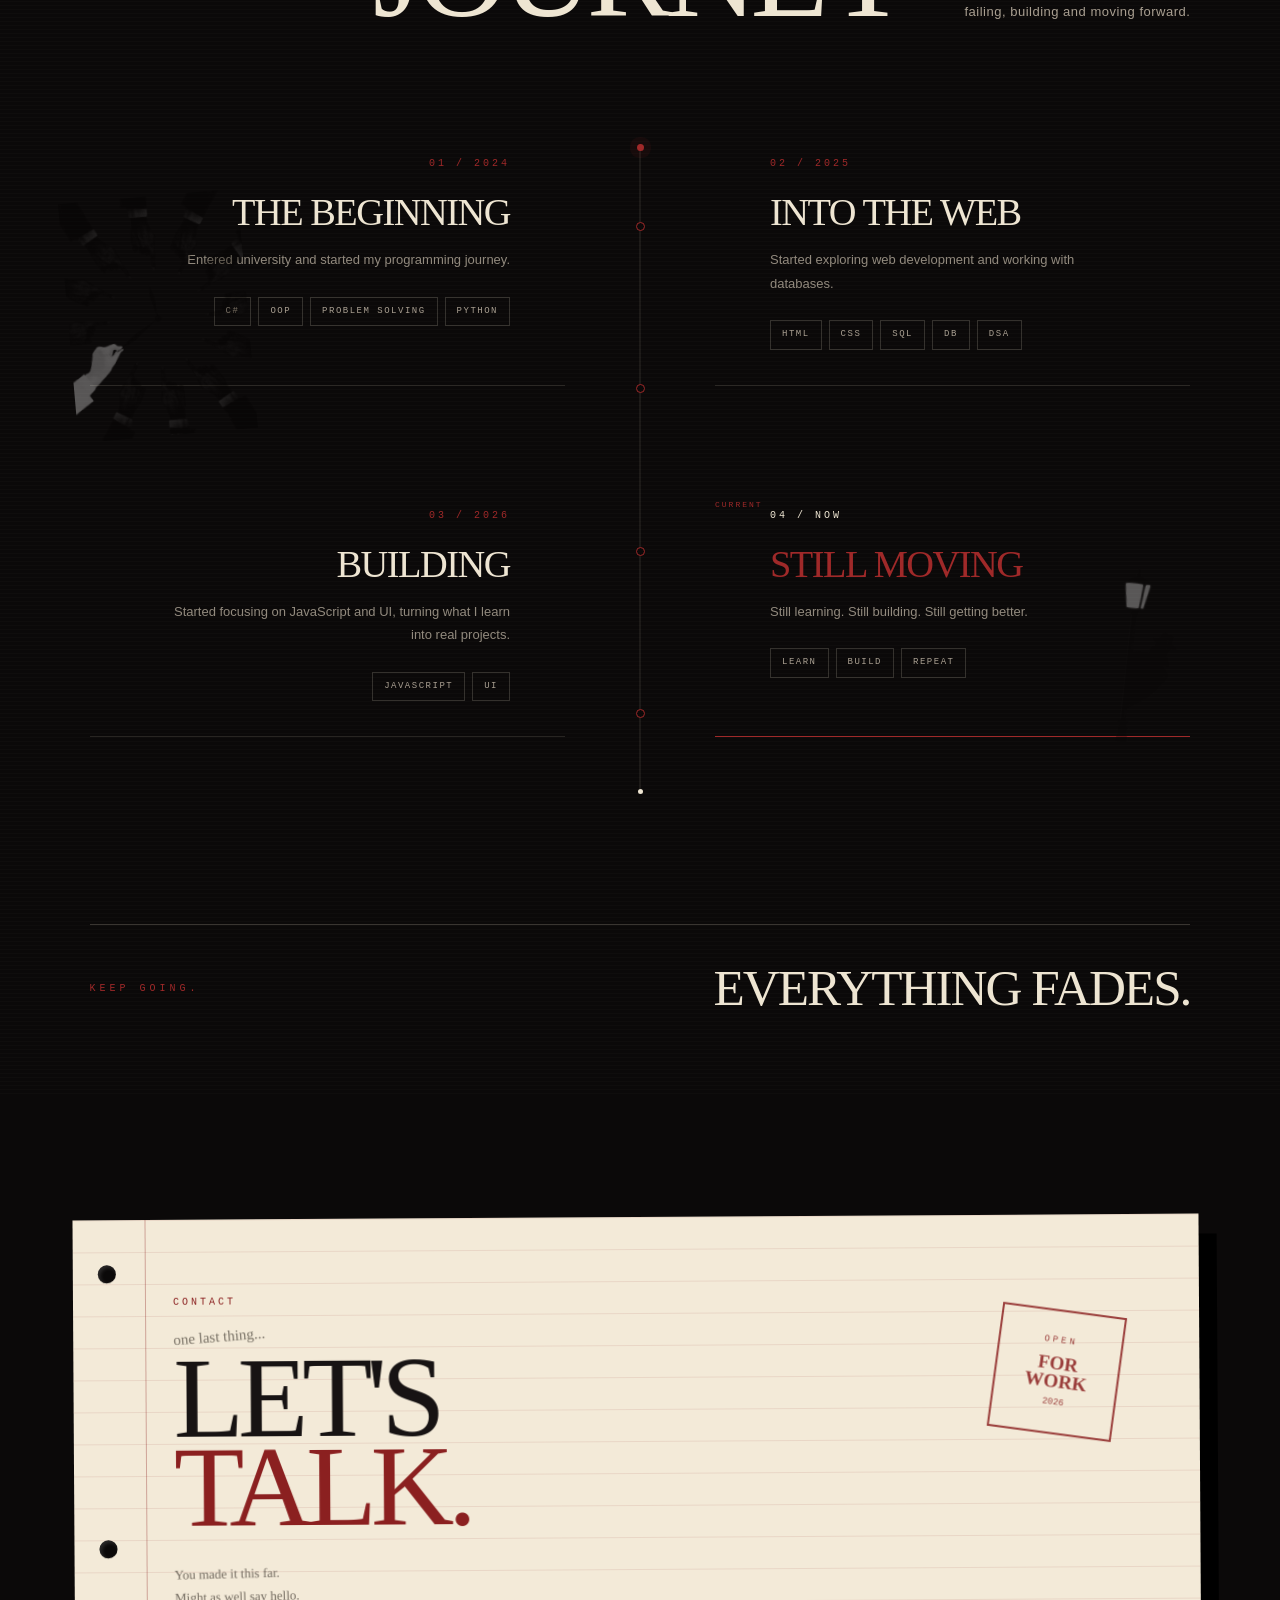
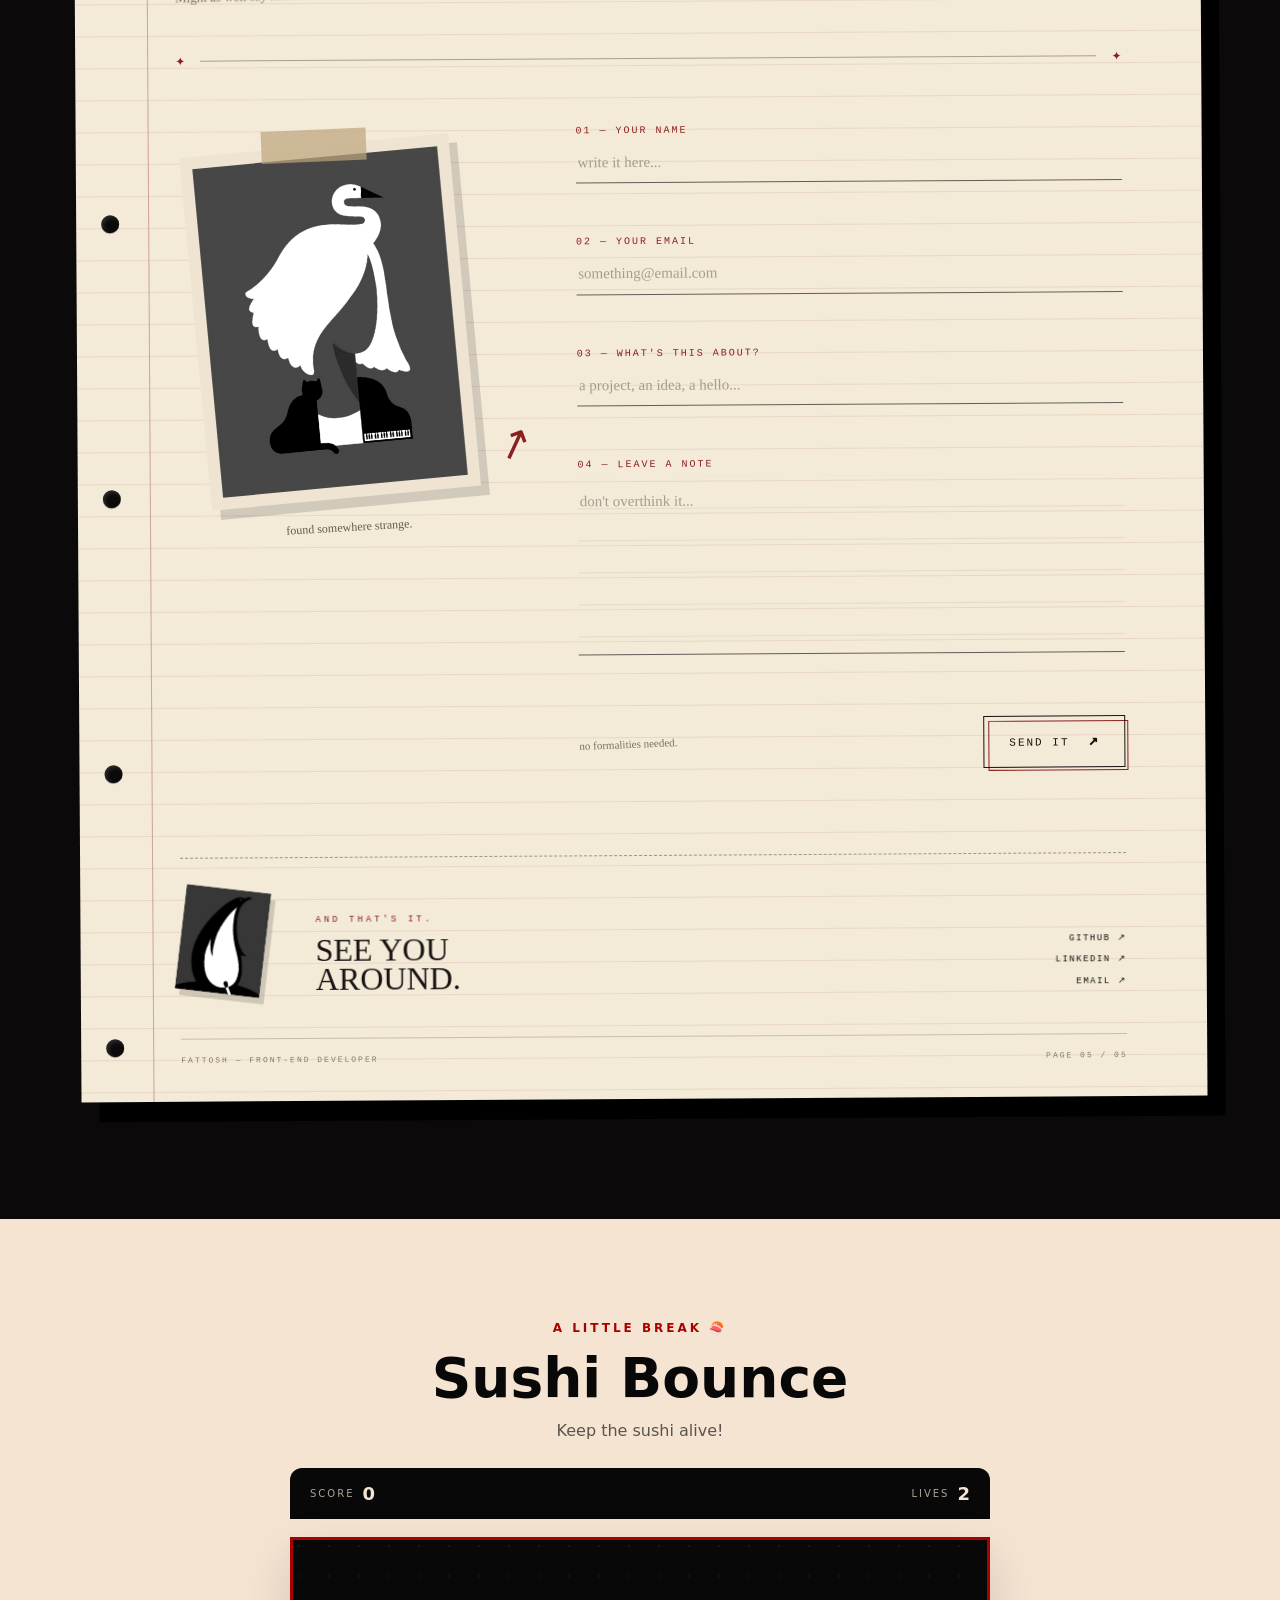
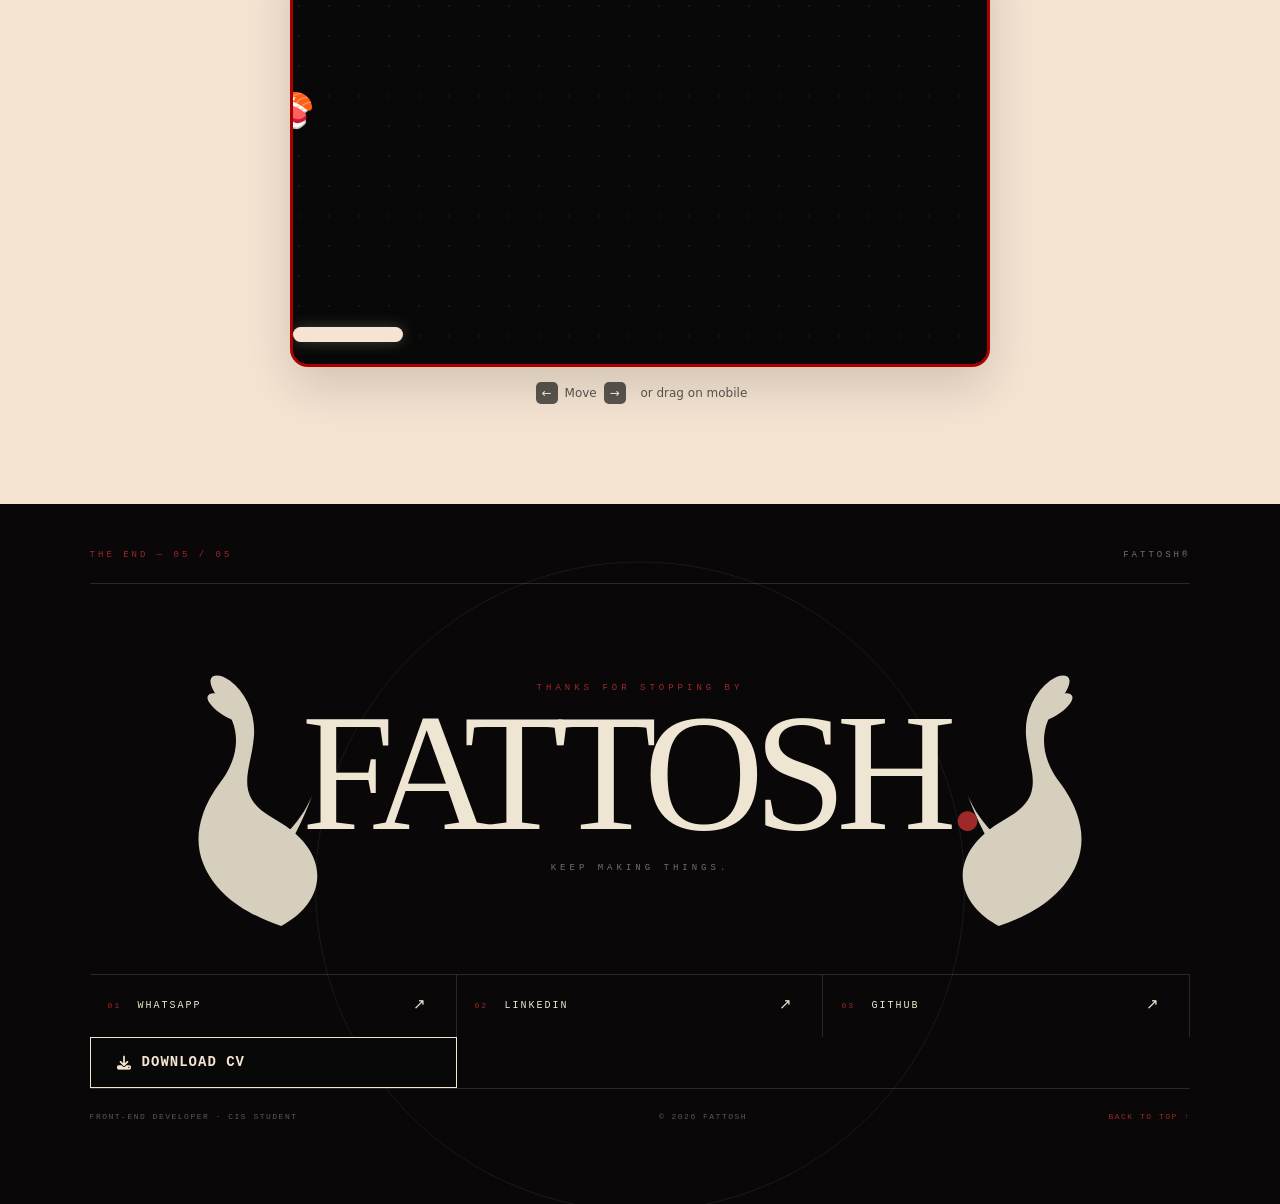
==== commit 30b33044: "Update index.html" ====
--- a/index.html
+++ b/index.html
@@ -310,28 +310,28 @@
 
             <div class="skills-list">
 
+                <div class="skill" data-aos="fade-up" data-aos-delay="50">
+                    <div class="skill-icon">
+                        <i class="fa-brands fa-html5"></i>
+                    </div>
+                    <span>HTML</span>
+                </div>
+
                 <div class="skill" data-aos="fade-up" data-aos-delay="100">
                     <div class="skill-icon">
-                        <i class="fa-brands fa-html5"></i>
-                    </div>
-                    <span>HTML</span>
-                </div>
-
-                <div class="skill" data-aos="fade-up" data-aos-delay="200">
-                    <div class="skill-icon">
                         <i class="fa-brands fa-css3-alt"></i>
                     </div>
                     <span>CSS</span>
                 </div>
 
-                <div class="skill" data-aos="fade-up" data-aos-delay="300">
+                <div class="skill" data-aos="fade-up" data-aos-delay="150">
                     <div class="skill-icon js-icon">
                         JS
                     </div>
                     <span>JavaScript</span>
                 </div>
 
-                <div class="skill" data-aos="fade-up" data-aos-delay="400">
+                <div class="skill" data-aos="fade-up" data-aos-delay="200">
                     <div class="skill-icon">
                         <i class="fa-brands fa-bootstrap"></i>
                     </div>
@@ -360,14 +360,14 @@
 
         <div class="tools-list">
 
-            <div class="tool" data-aos="fade-up" data-aos-delay="200">
+            <div class="tool" data-aos="fade-up" data-aos-delay="100">
                 <div class="tool-icon">
                     <i class="fa-brands fa-git-alt"></i>
                 </div>
                 <span>Git</span>
             </div>
 
-            <div class="tool" data-aos="fade-up" data-aos-delay="300">
+            <div class="tool" data-aos="fade-up" data-aos-delay="200">
                 <div class="tool-icon">
                     <i class="fa-brands fa-github"></i>
                 </div>
@@ -1390,7 +1390,7 @@
             <div class="journey-content">
 
                 <!-- 2024 -->
-                <article class="journey-item" data-aos="fade-left" data-aos-delay="200">
+                <article class="journey-item" data-aos="fade-left" data-aos-delay="100">
                     <span class="year">01 / 2024</span>
 
                     <h3>THE BEGINNING</h3>
@@ -1408,7 +1408,7 @@
 
 
                 <!-- 2025 -->
-                <article data-aos="fade-right" data-aos-delay="500" class="journey-item">
+                <article data-aos="fade-right" data-aos-delay="200" class="journey-item">
                     <span class="year">02 / 2025</span>
 
                     <h3>INTO THE WEB</h3>
@@ -1428,7 +1428,7 @@
 
 
                 <!-- 2026 -->
-                <article class="journey-item" data-aos="fade-left" data-aos-delay="800">
+                <article class="journey-item" data-aos="fade-left" data-aos-delay="300">
                     <span class="year">03 / 2026</span>
 
                     <h3>BUILDING</h3>
@@ -1445,7 +1445,7 @@
 
 
                 <!-- NOW -->
-                <article class="journey-item current" data-aos="fade-right" data-aos-delay="1200">
+                <article class="journey-item current" data-aos="fade-right" data-aos-delay="400">
                     <span class="year">04 / NOW</span>
 
                     <h3>STILL MOVING</h3>
@@ -1496,7 +1496,7 @@
                 <span></span>
             </div>
 
-            <header class="contact-header" data-aos="fade-right" data-aos-delay="200">
+            <header class="contact-header" data-aos="fade-right" data-aos-delay="100">
 
                 <div class="contact-title">
                     <span class="contact-number"> CONTACT</span>
--- a/assets/css/style.css
+++ b/assets/css/style.css
@@ -3411,7 +3411,228 @@
 
 /* end of contact form */
 
-
+.sushi-game-section {
+    width: 100%;
+    padding: 100px 20px;
+    background: var(--cream);
+    color: var(--black);
+    text-align: center;
+    overflow: hidden;
+}
+
+.sushi-game-header {
+    margin-bottom: 25px;
+}
+
+.game-label {
+    display: block;
+    font-size: 12px;
+    font-weight: 700;
+    letter-spacing: 3px;
+    color: var(--red);
+    margin-bottom: 8px;
+}
+
+.sushi-game-header h2 {
+    margin: 0;
+    font-size: clamp(32px, 5vw, 55px);
+    font-weight: 800;
+}
+
+.sushi-game-header p {
+    margin: 8px 0 0;
+    opacity: .65;
+}
+
+.game-stats {
+    width: min(700px, 100%);
+    margin: 0 auto 18px;
+    display: flex;
+    justify-content: space-between;
+    align-items: center;
+    padding: 12px 20px;
+    background: var(--black);
+    color: var(--cream);
+    border-radius: 12px 12px 0 0;
+}
+
+.game-stats div {
+    display: flex;
+    align-items: center;
+    gap: 8px;
+}
+
+.game-stats span {
+    font-size: 10px;
+    letter-spacing: 2px;
+    opacity: .7;
+}
+
+.game-stats strong {
+    font-size: 18px;
+    color: var(--cream);
+}
+
+.sushi-game-board {
+    position: relative;
+    width: min(700px, 100%);
+    height: 430px;
+    margin: 0 auto;
+    background: var(--black);
+    border: 3px solid var(--red);
+    border-radius: 0 0 18px 18px;
+    overflow: hidden;
+    box-shadow: 0 20px 50px rgba(0, 0, 0, .15);
+    touch-action: none;
+}
+
+.sushi-game-board::before {
+    content: "";
+    position: absolute;
+    inset: 0;
+    background-image:
+        radial-gradient(circle at 20% 20%, rgba(245, 228, 210, .06) 1px, transparent 1px);
+    background-size: 30px 30px;
+    pointer-events: none;
+}
+
+.sushi-player {
+    position: absolute;
+    width: 42px;
+    height: 42px;
+    display: flex;
+    align-items: center;
+    justify-content: center;
+    font-size: 34px;
+    left: 50%;
+    top: 90px;
+    transform: translate(-50%, -50%);
+    z-index: 3;
+    user-select: none;
+    pointer-events: none;
+    will-change: left, top;
+}
+
+.sushi-paddle {
+    position: absolute;
+    width: 110px;
+    height: 15px;
+    left: 50%;
+    bottom: 22px;
+    transform: translateX(-50%);
+    background: var(--cream);
+    border-radius: 20px;
+    box-shadow: 0 0 15px rgba(245, 228, 210, .25);
+    z-index: 4;
+    cursor: grab;
+}
+
+.sushi-paddle:active {
+    cursor: grabbing;
+}
+
+.sushi-game-over {
+    position: absolute;
+    inset: 0;
+    display: flex;
+    align-items: center;
+    justify-content: center;
+    background: rgba(8, 8, 8, .82);
+    backdrop-filter: blur(4px);
+    z-index: 10;
+    opacity: 0;
+    visibility: hidden;
+    transition: .3s ease;
+}
+
+.sushi-game-over.show {
+    opacity: 1;
+    visibility: visible;
+}
+
+.game-over-box {
+    padding: 30px;
+}
+
+.game-over-box > span {
+    font-size: 55px;
+}
+
+.game-over-box h3 {
+    margin: 10px 0 5px;
+    color: var(--cream);
+    font-size: 30px;
+}
+
+.game-over-box p {
+    margin: 0 0 20px;
+    color: rgba(245, 228, 210, .7);
+}
+
+#sushi-restart {
+    border: 0;
+    padding: 12px 25px;
+    border-radius: 30px;
+    background: var(--cream);
+    color: var(--black);
+    font-weight: 700;
+    cursor: pointer;
+    transition: transform .2s ease, background .2s ease;
+}
+
+#sushi-restart:hover {
+    transform: translateY(-3px);
+    background: var(--red);
+    color: var(--cream);
+}
+
+.sushi-controls {
+    margin: 15px 0 0;
+    font-size: 12px;
+    opacity: .65;
+}
+
+.sushi-controls span {
+    display: inline-flex;
+    width: 22px;
+    height: 22px;
+    align-items: center;
+    justify-content: center;
+    margin: 0 3px;
+    border-radius: 5px;
+    background: var(--black);
+    color: var(--cream);
+}
+
+.sushi-controls b {
+    margin-left: 8px;
+    font-weight: 500;
+}
+
+@media (max-width: 700px) {
+    .sushi-game-section {
+        padding: 75px 15px;
+    }
+
+    .sushi-game-board {
+        height: 380px;
+    }
+
+    .sushi-paddle {
+        width: 95px;
+        height: 14px;
+        bottom: 20px;
+    }
+
+    .sushi-player {
+        font-size: 31px;
+    }
+
+    .sushi-controls b {
+        display: block;
+        margin: 7px 0 0;
+    }
+}
 /* start of contact footer */
 
 .swan-footer {
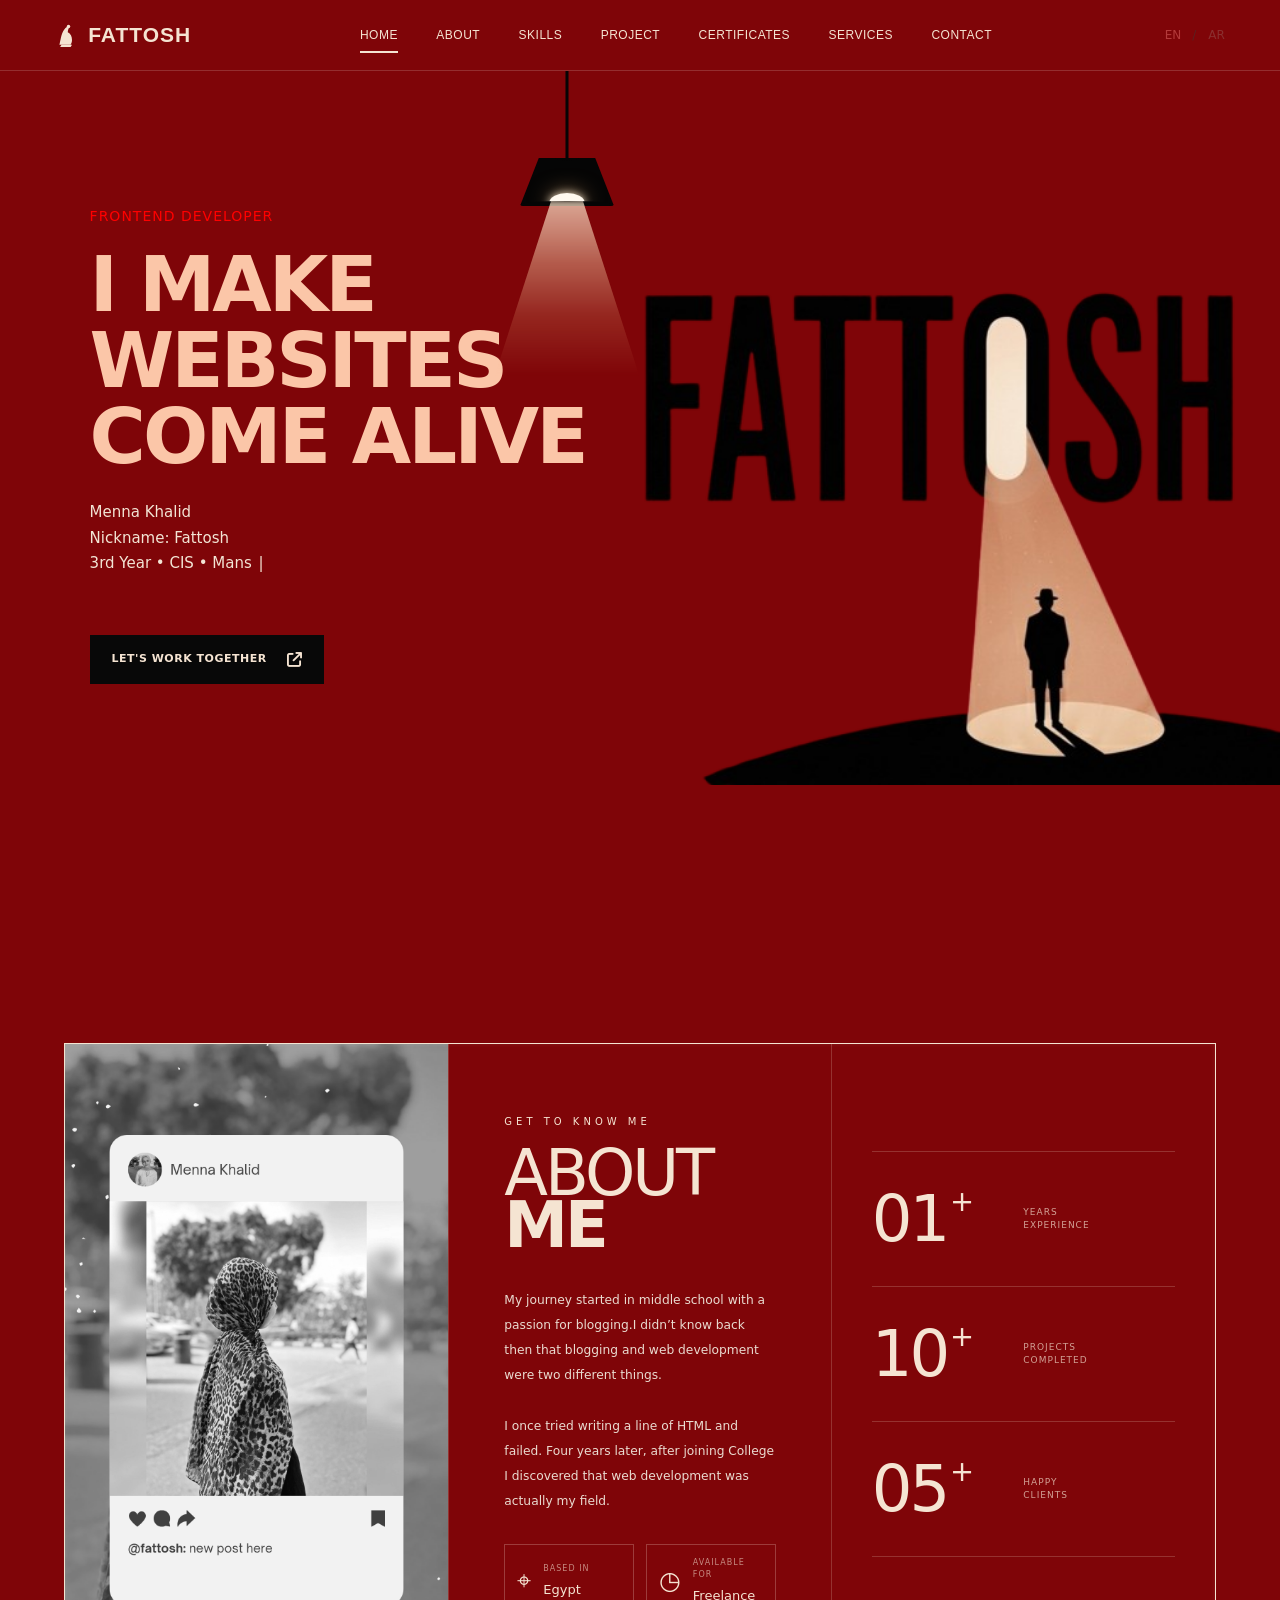
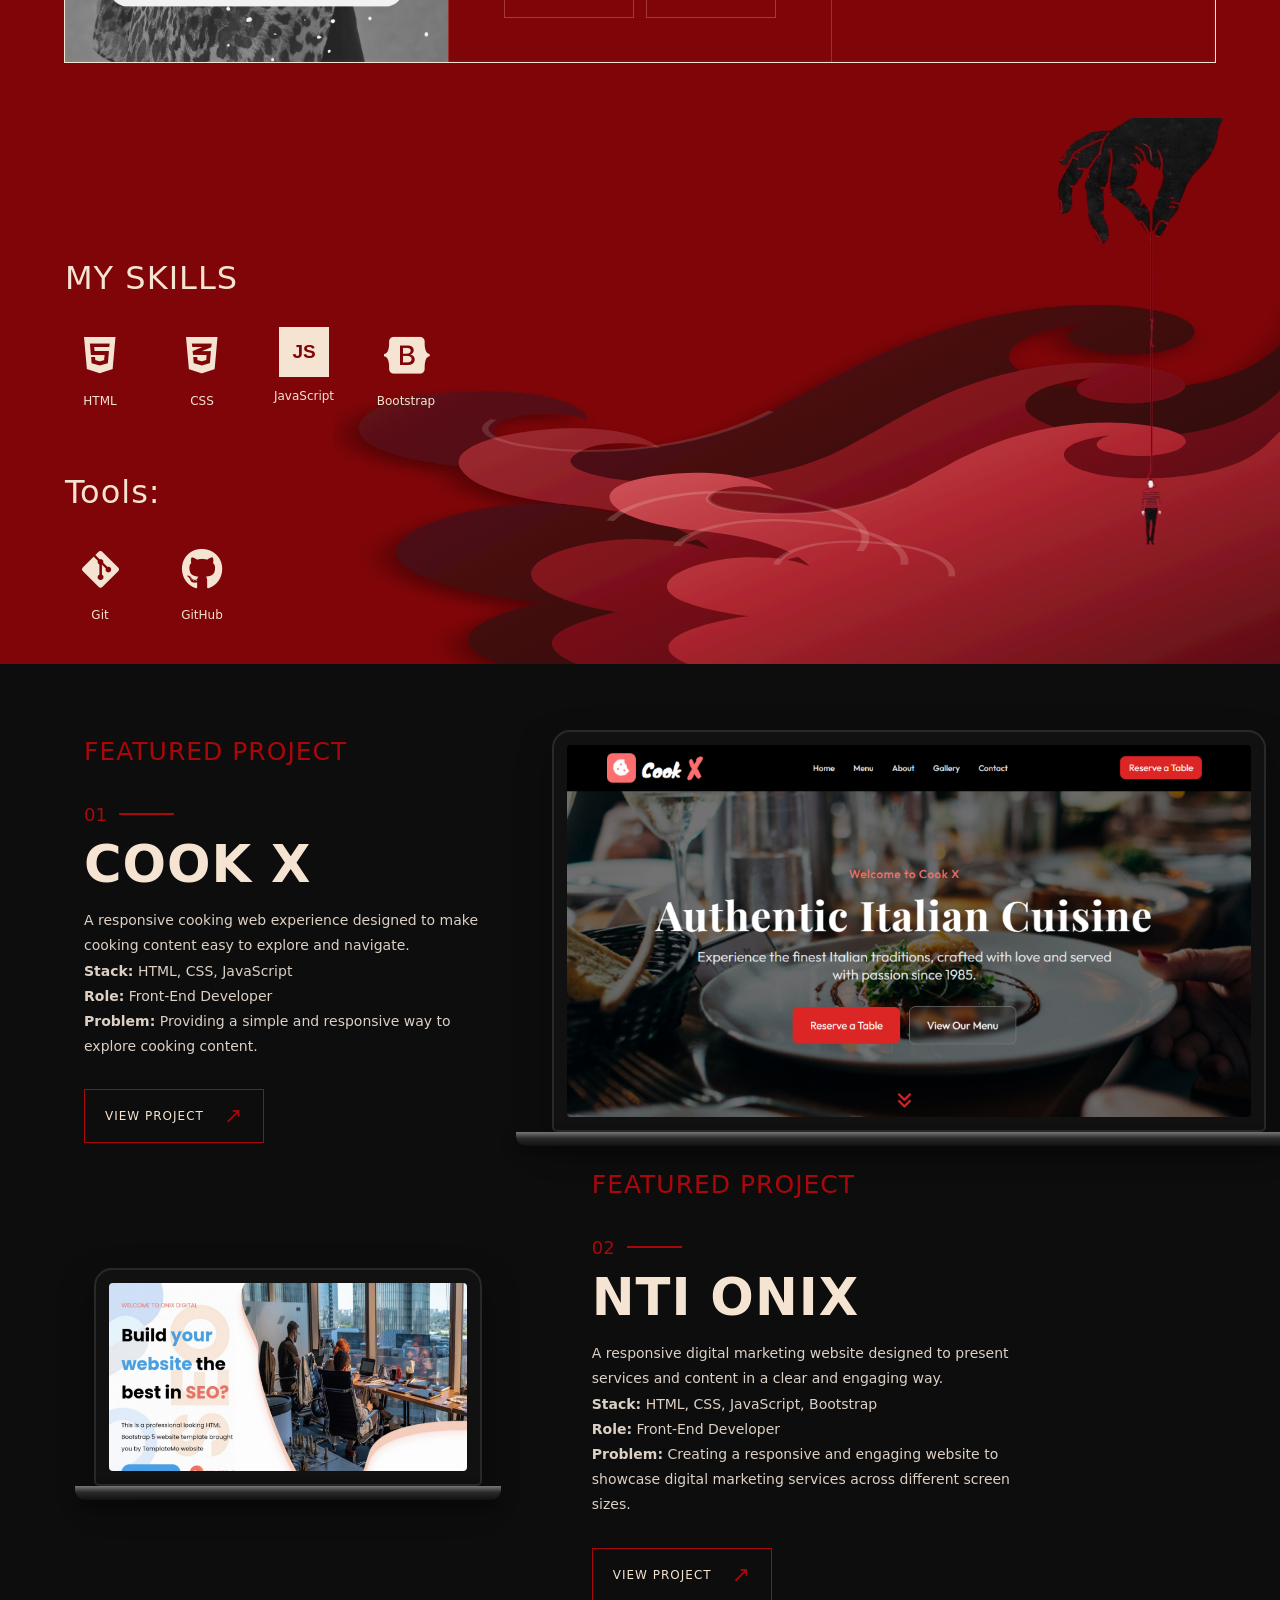
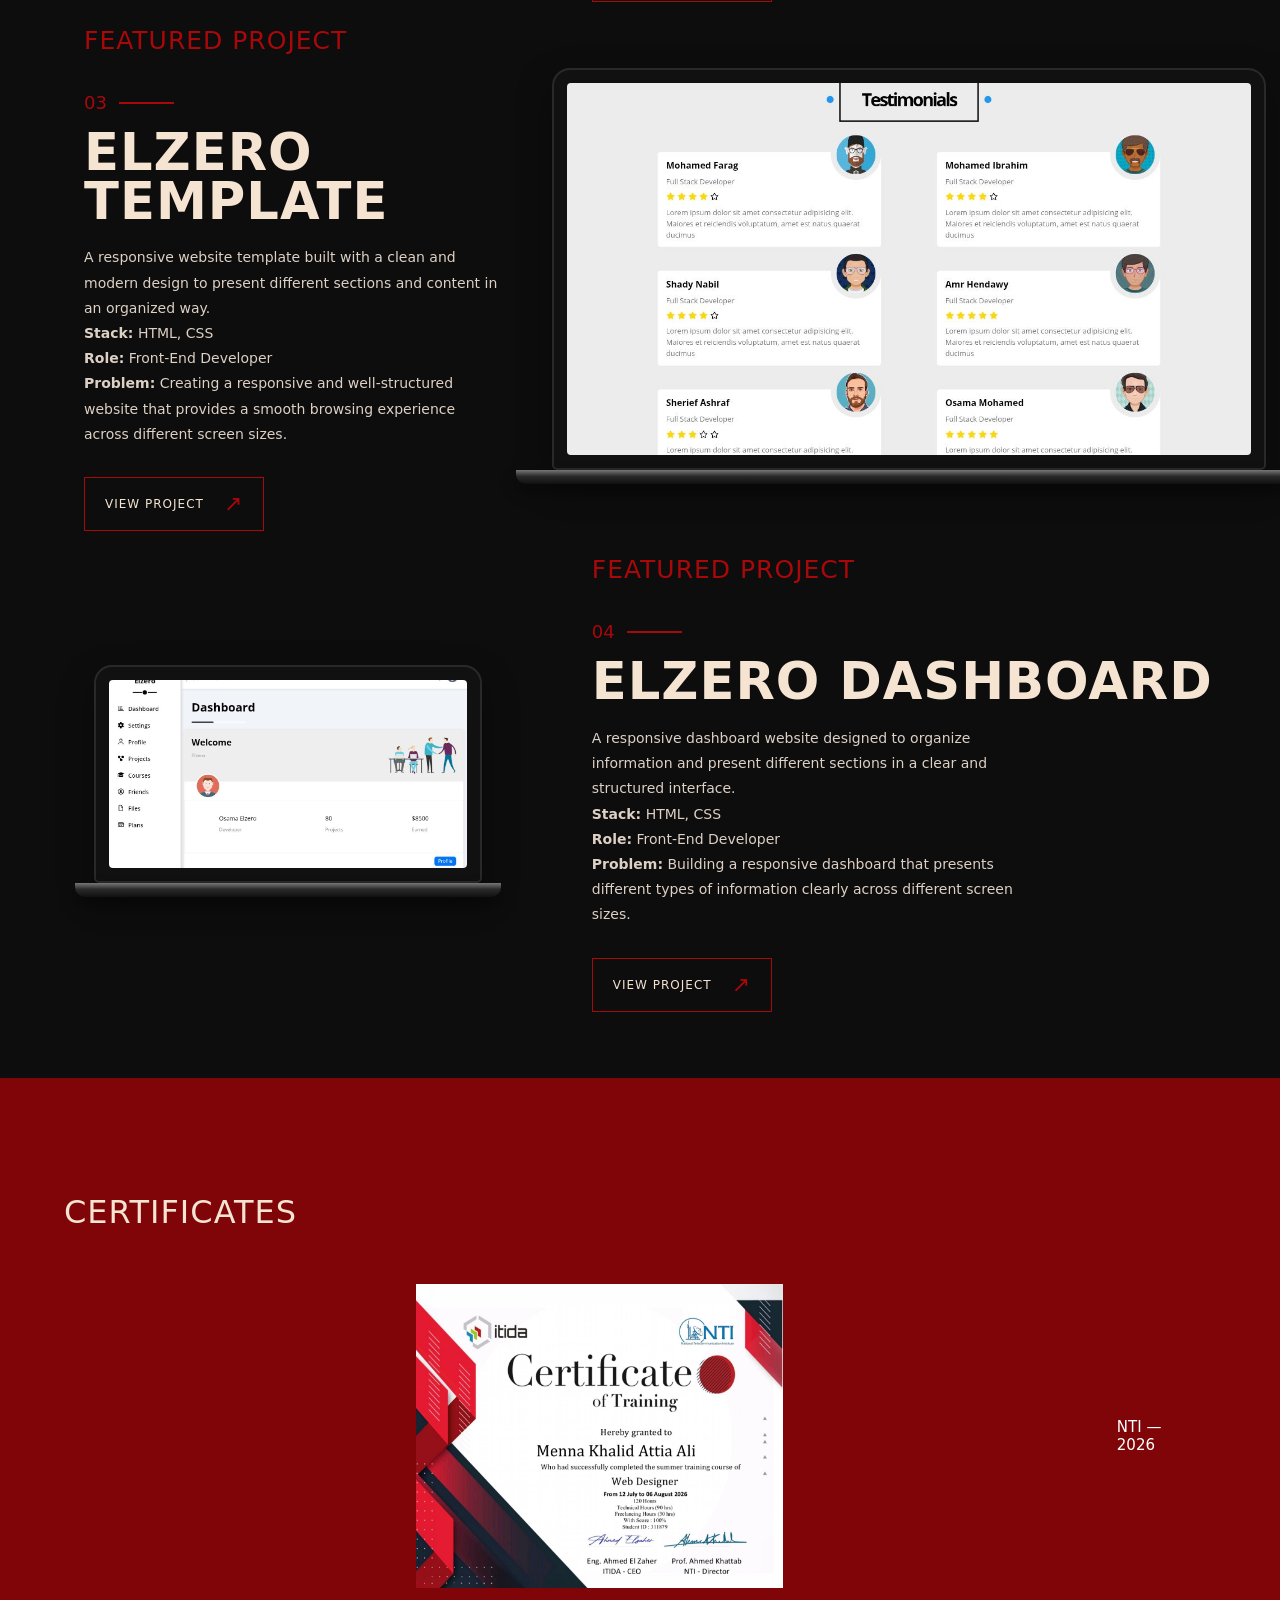
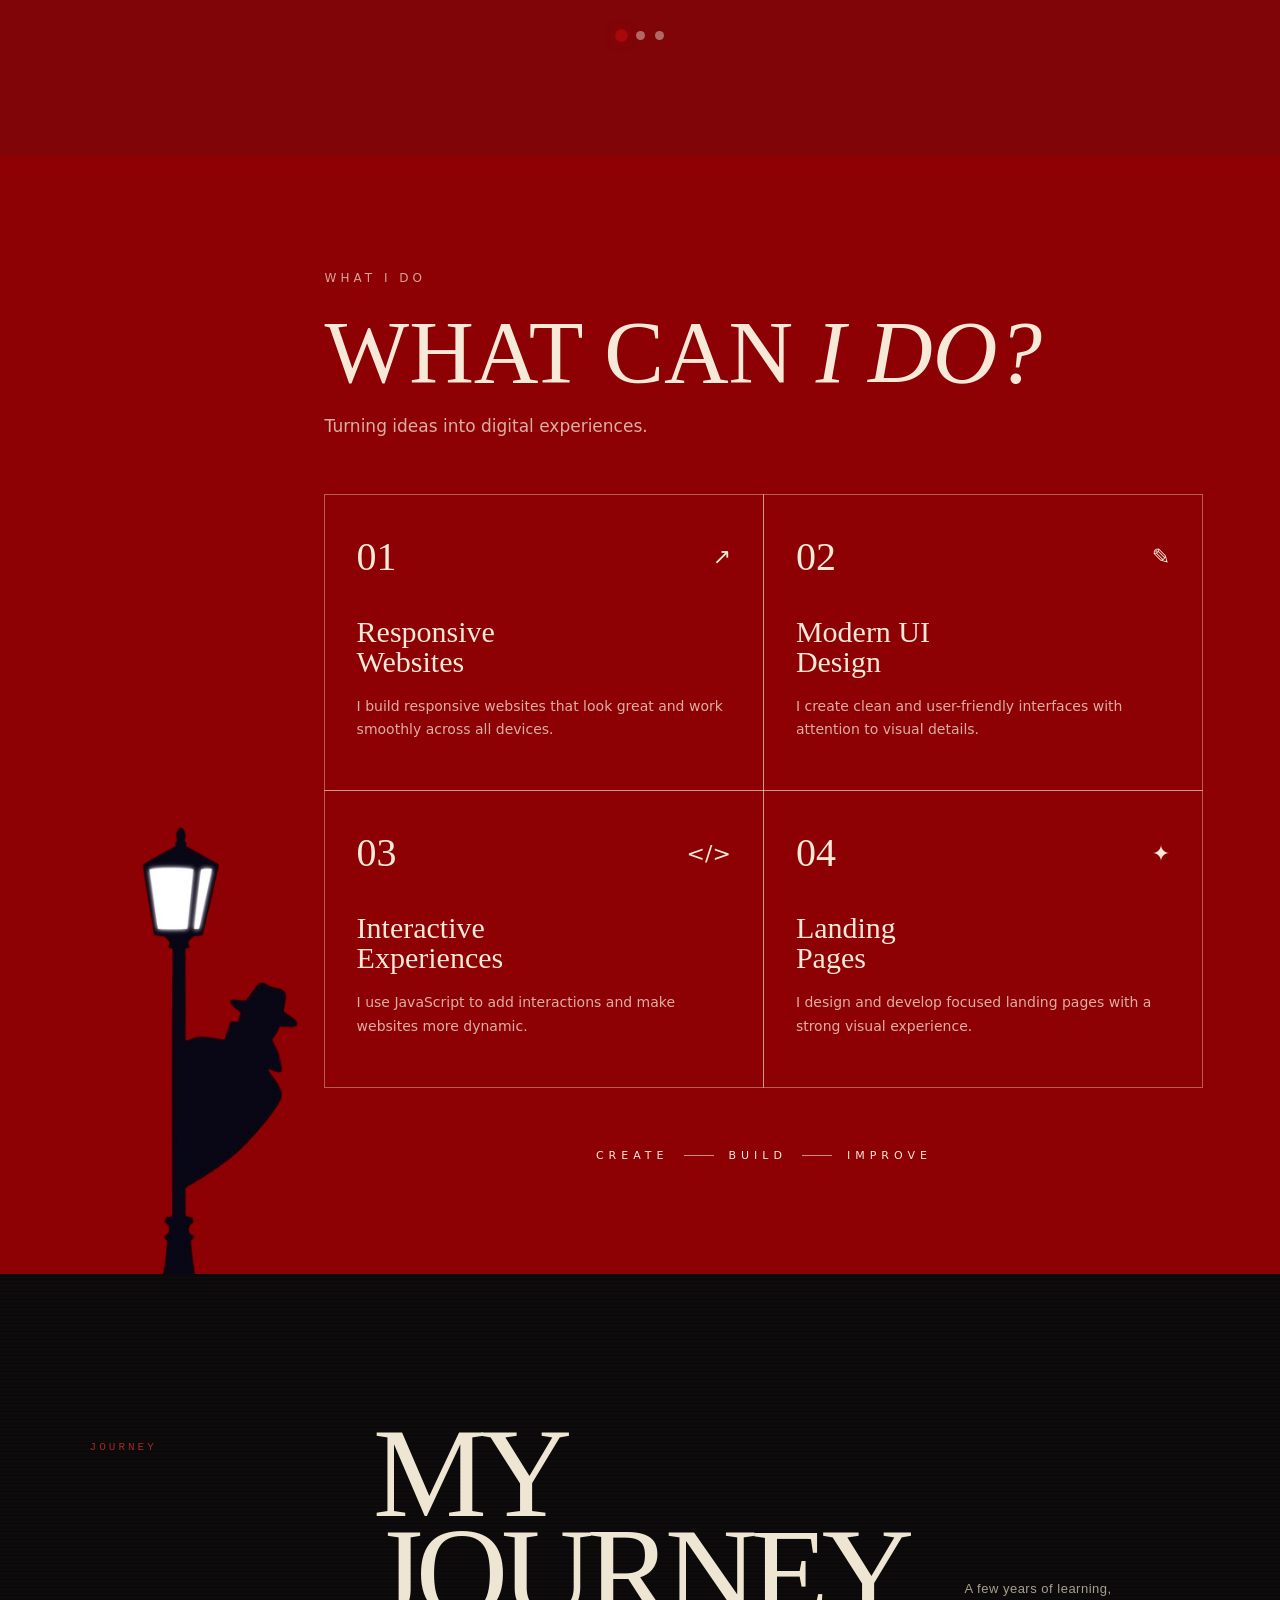
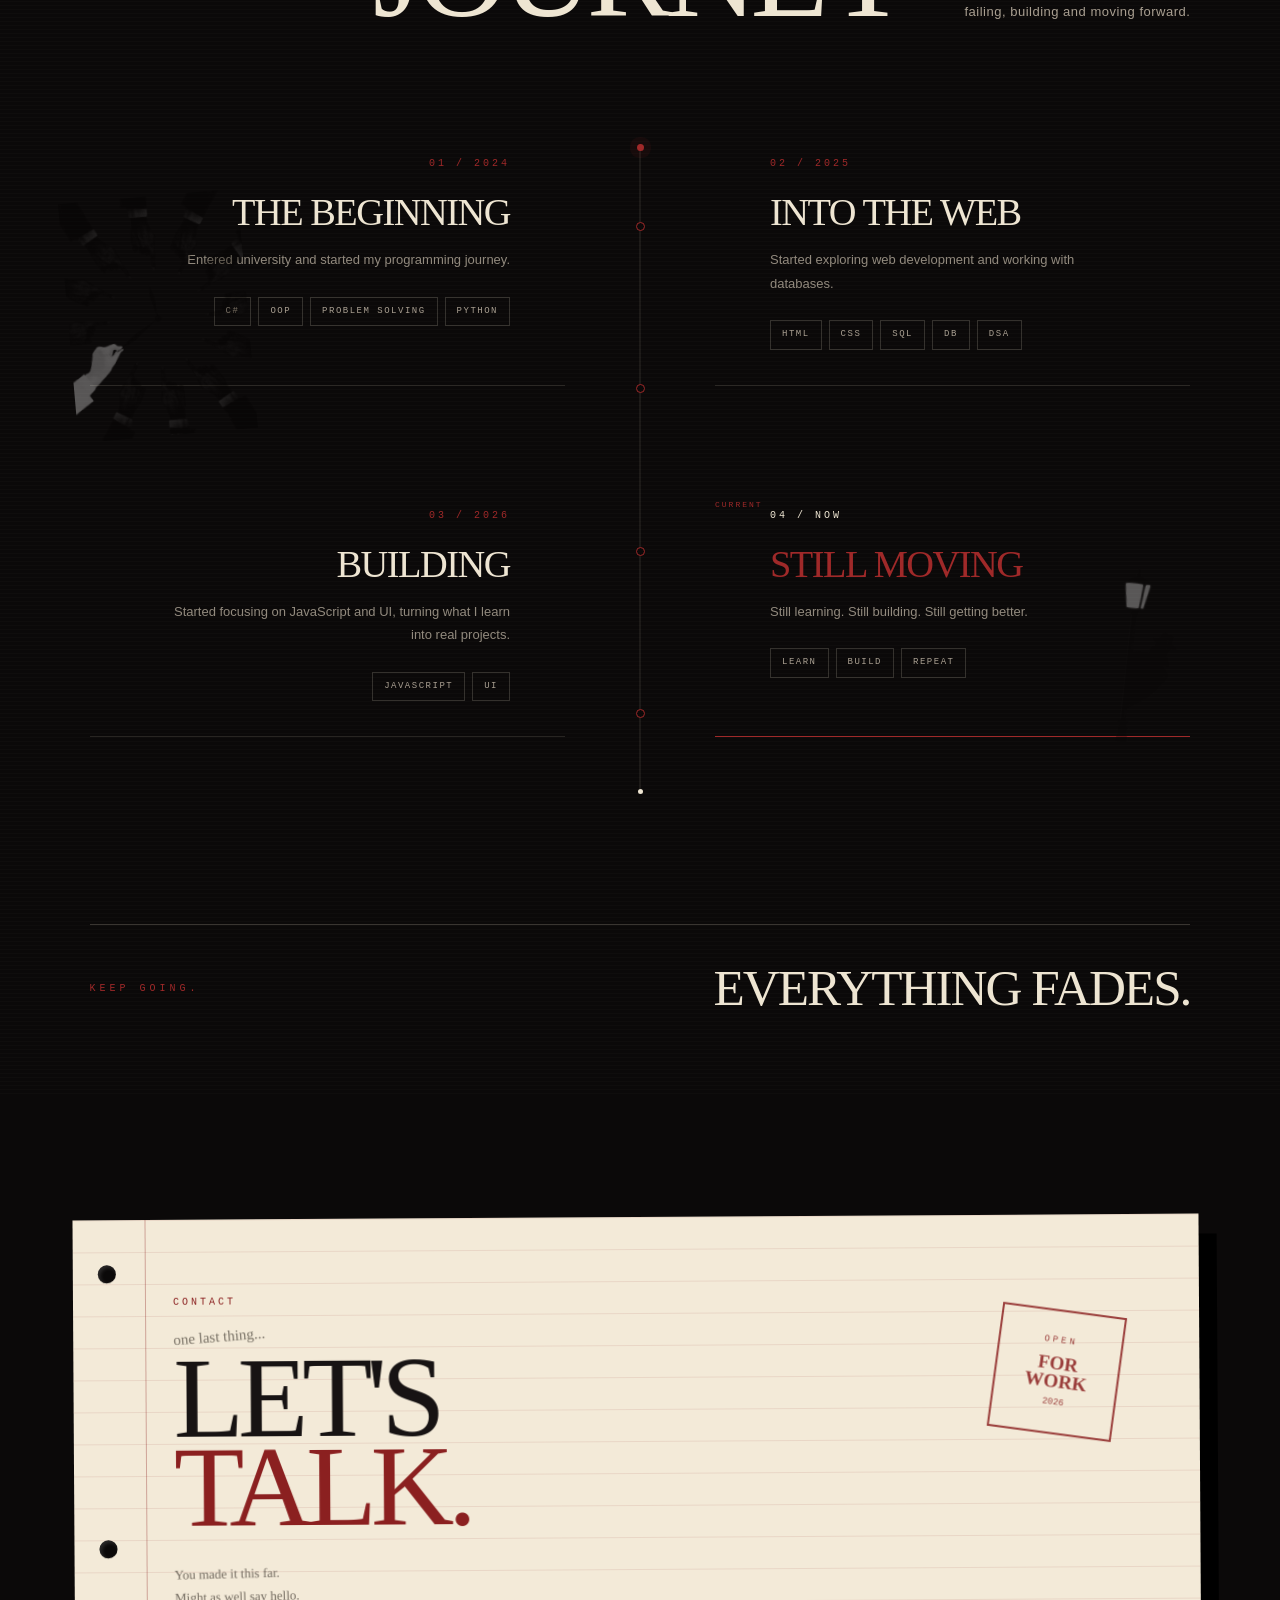
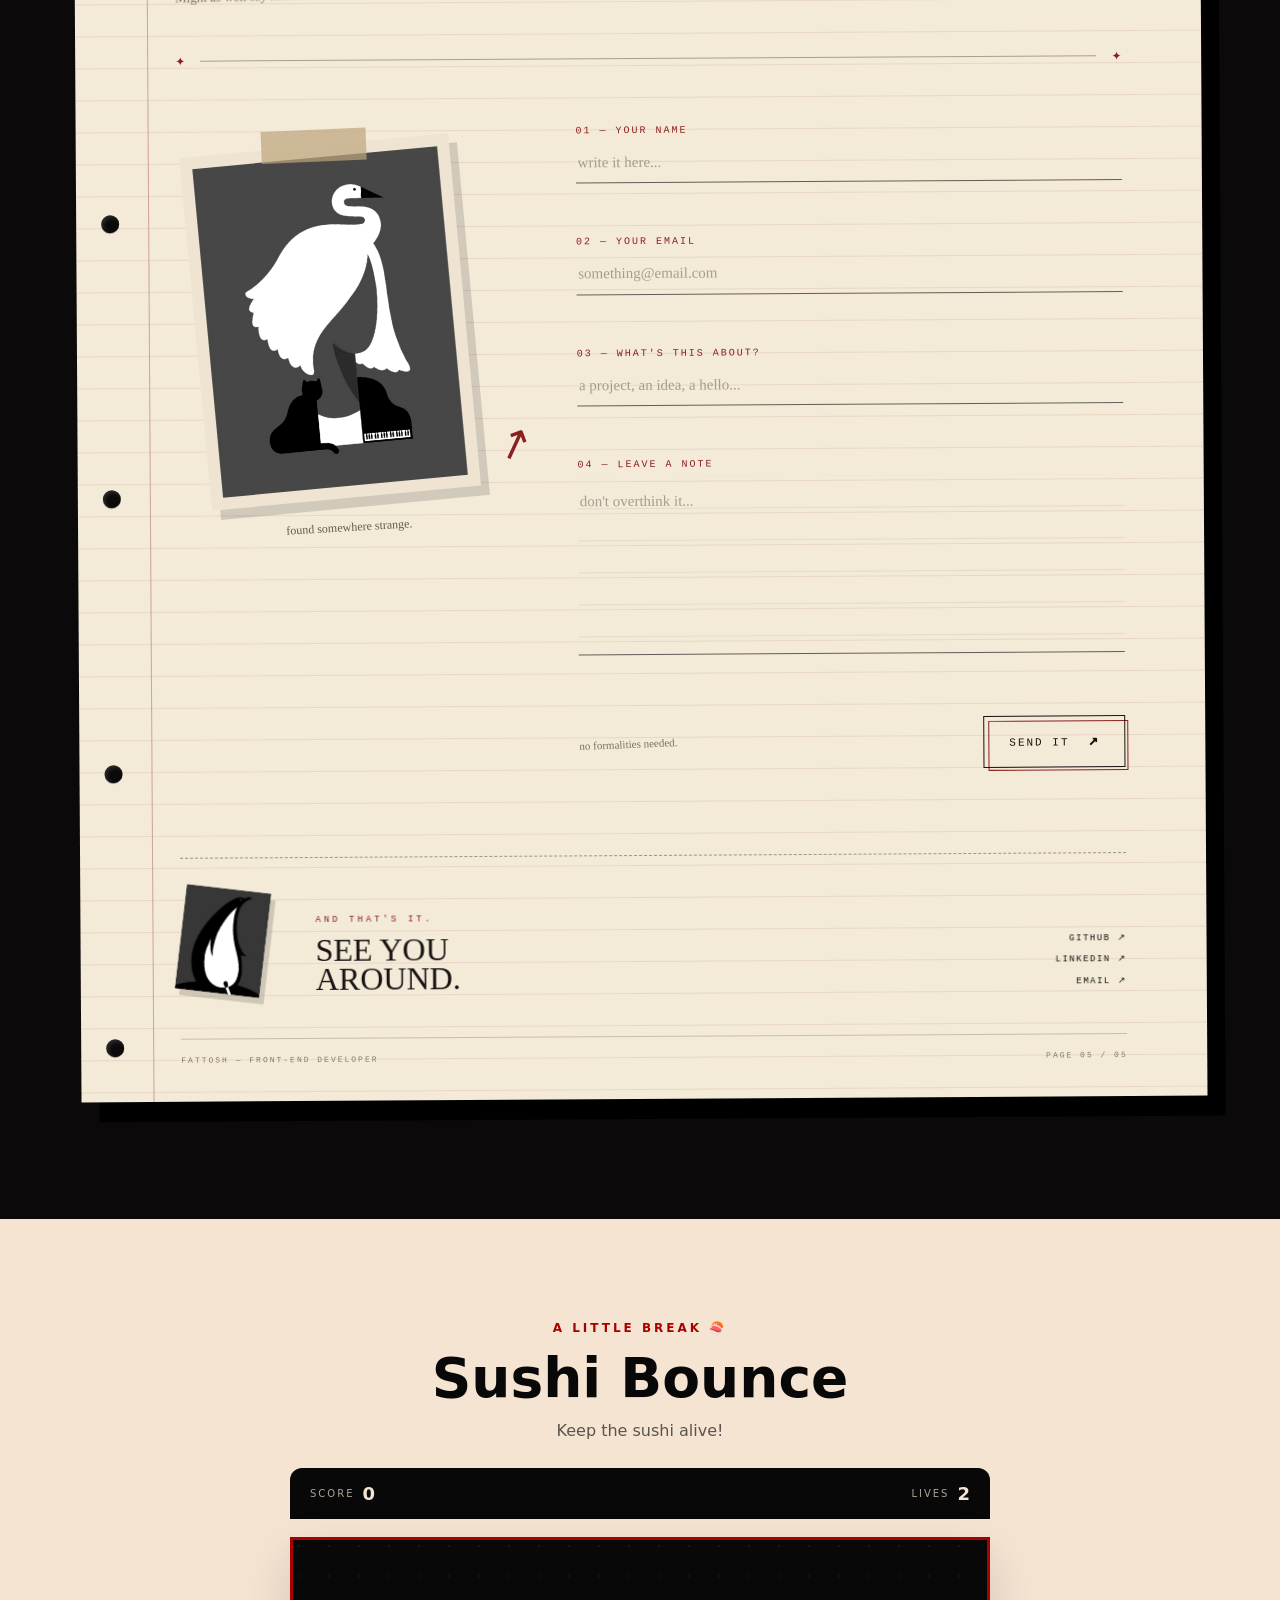
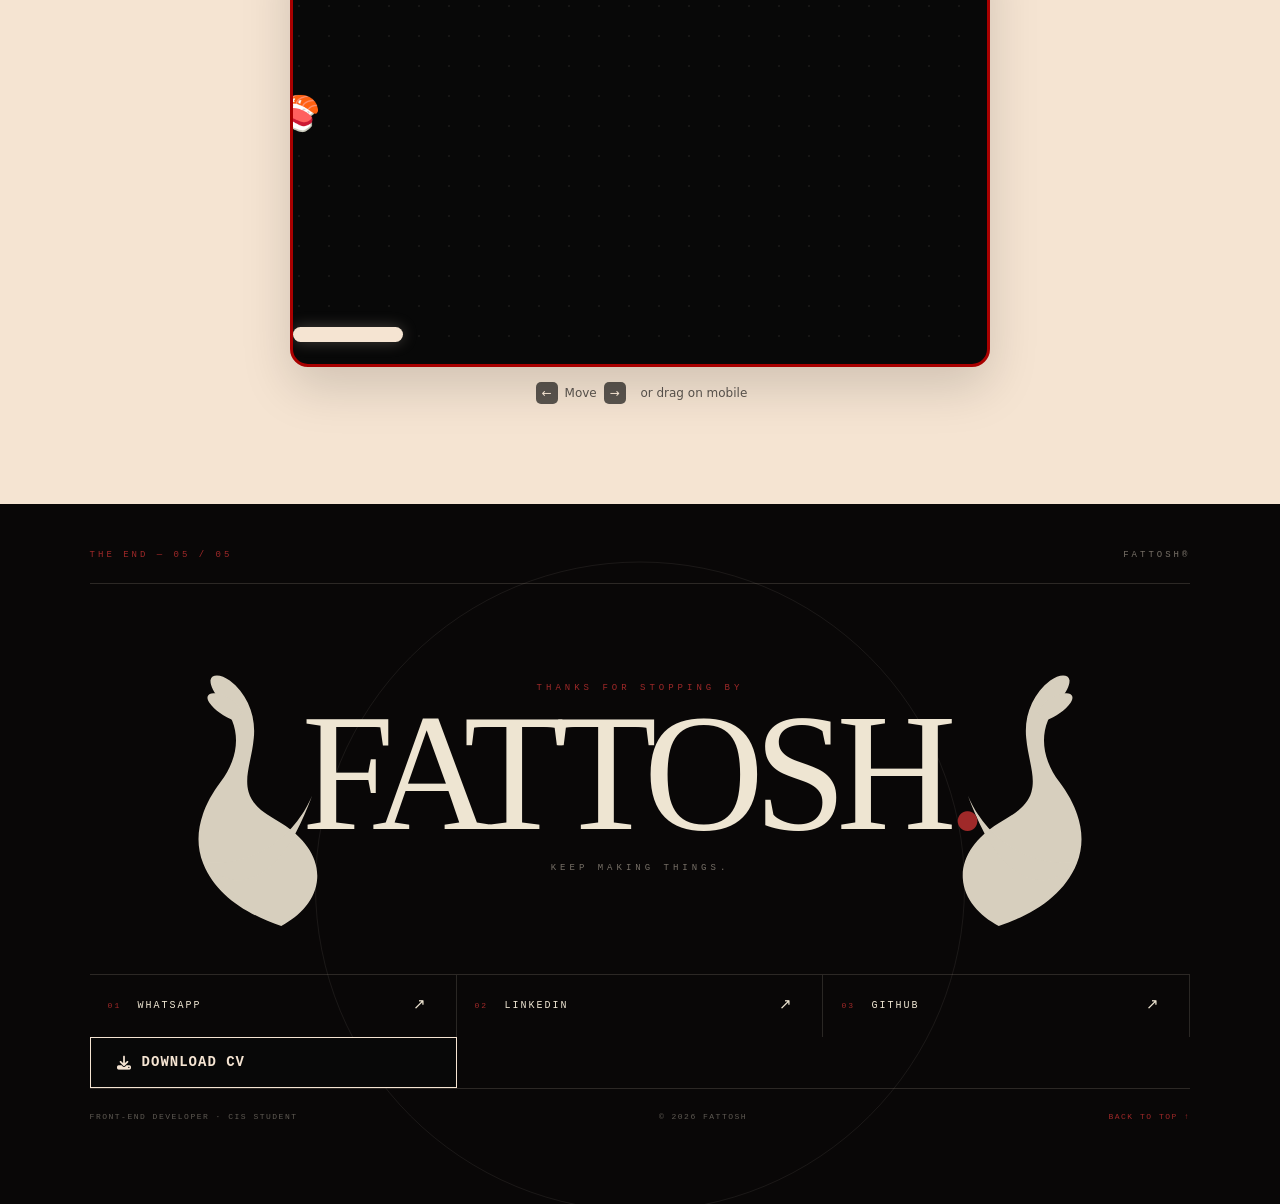
==== commit 09180287: "Update index.html" ====
--- a/index.html
+++ b/index.html
@@ -145,7 +145,7 @@
             <span class="lamp-glow"></span>
         </div>
         <div class="hero-visual">
-            <img src="assets/images/portifolio.png" data-aos="fade-left" data-aos-delay="100" alt="Fattosh">
+            <img src="assets/images/portifolio.png" data-aos="fade-left" data-aos-delay="50" alt="Fattosh">
         </div>
 
 
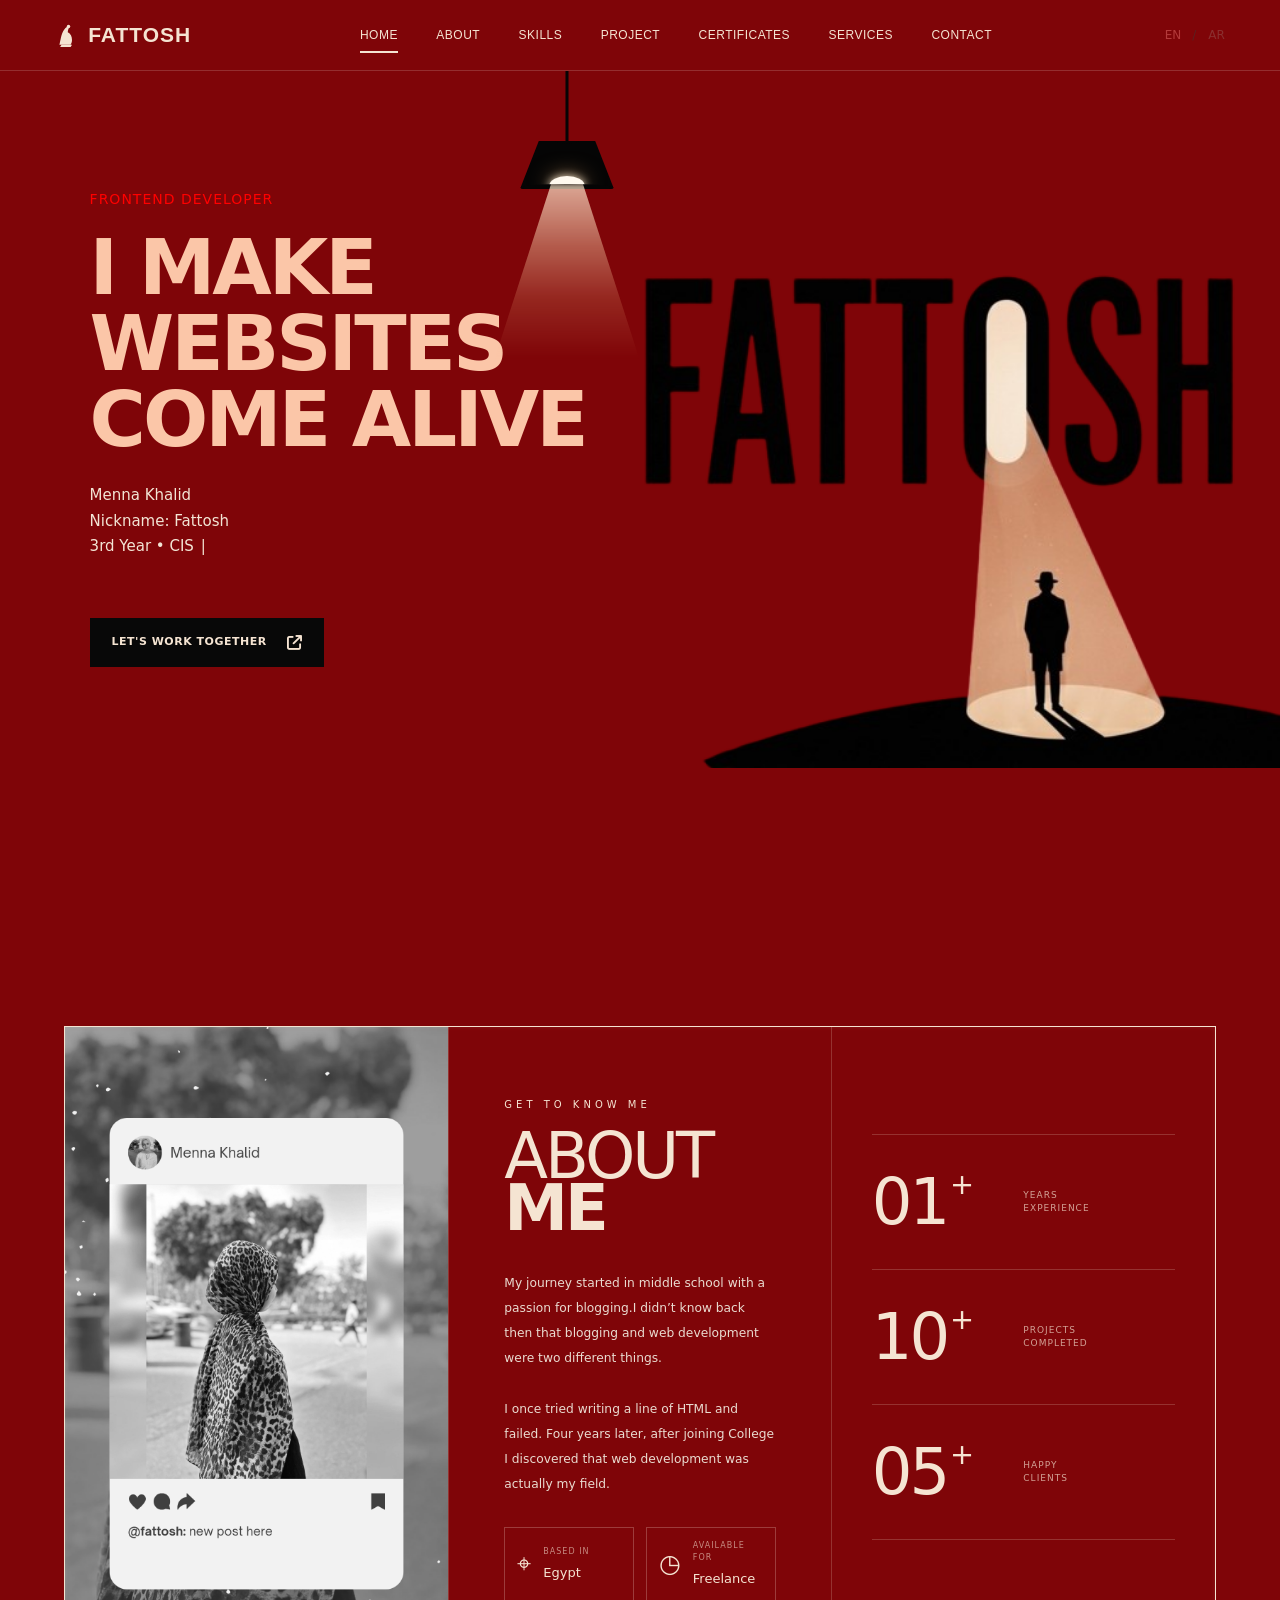
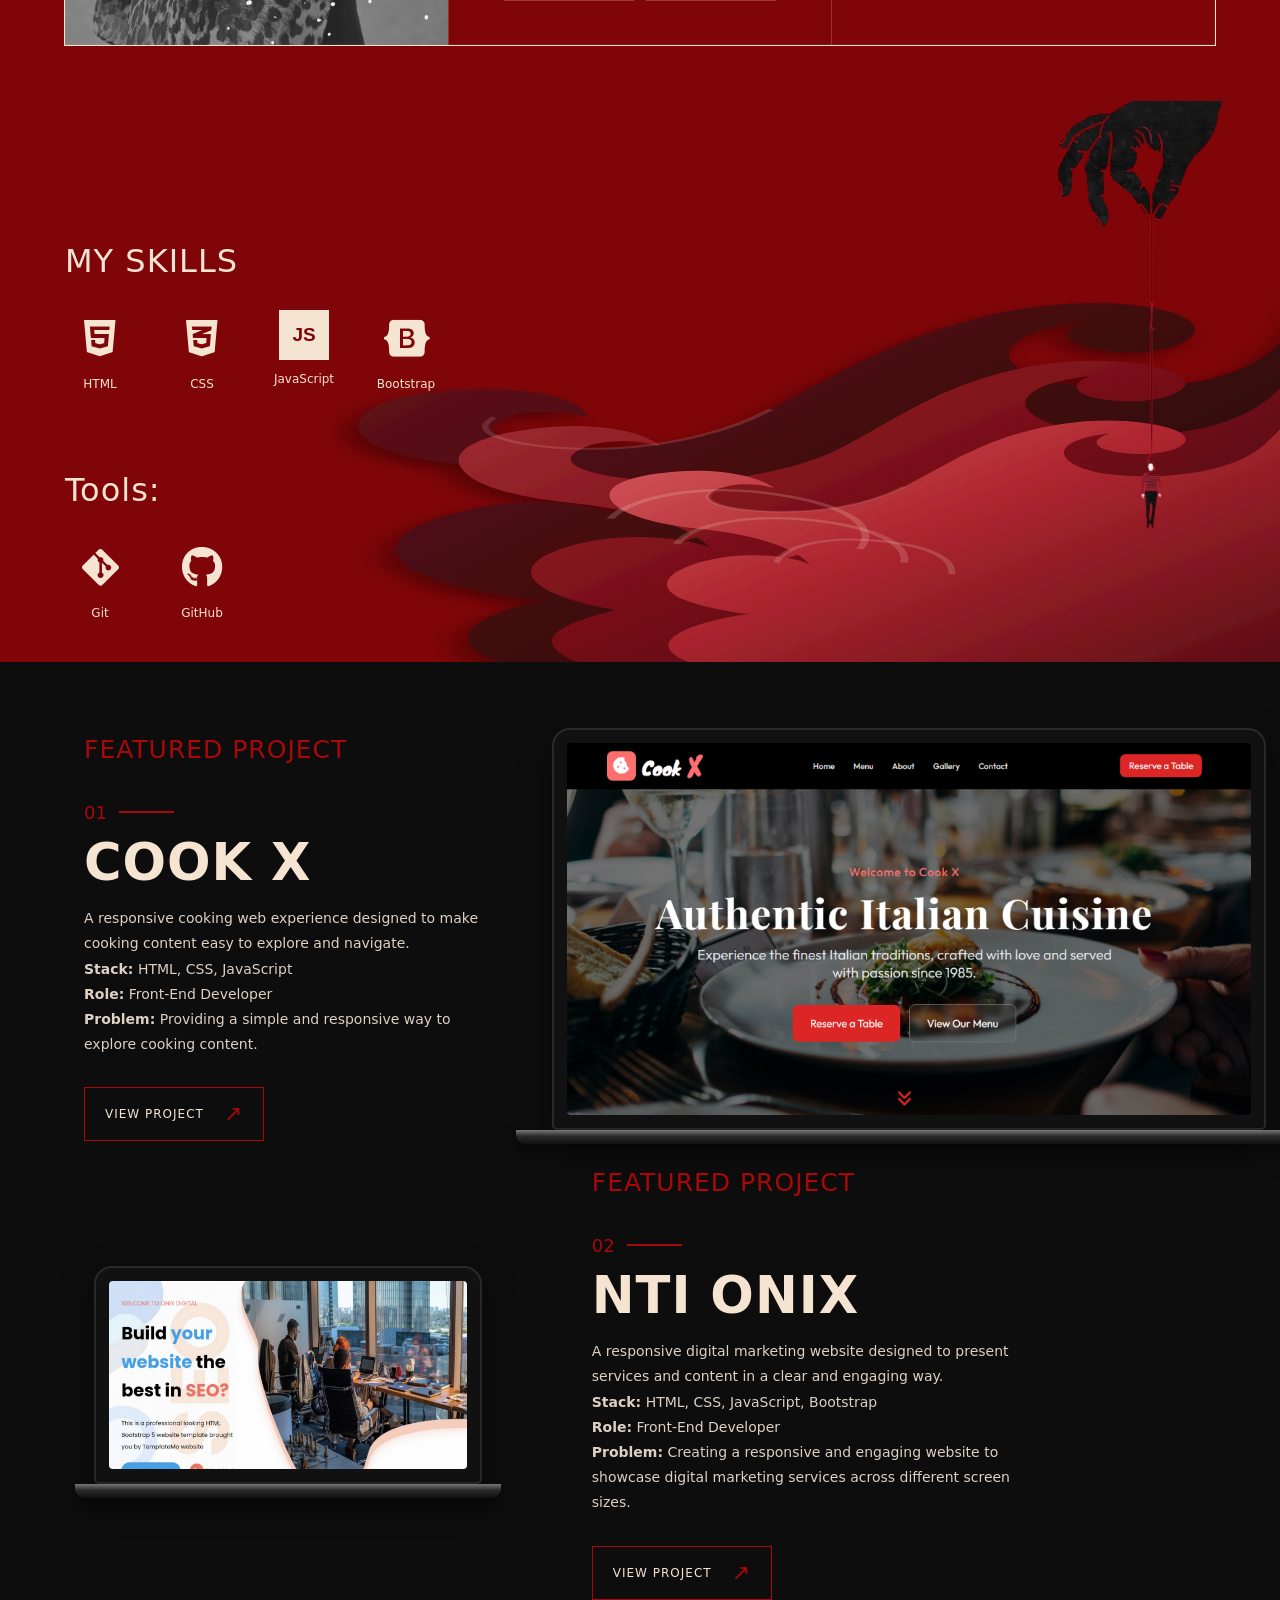
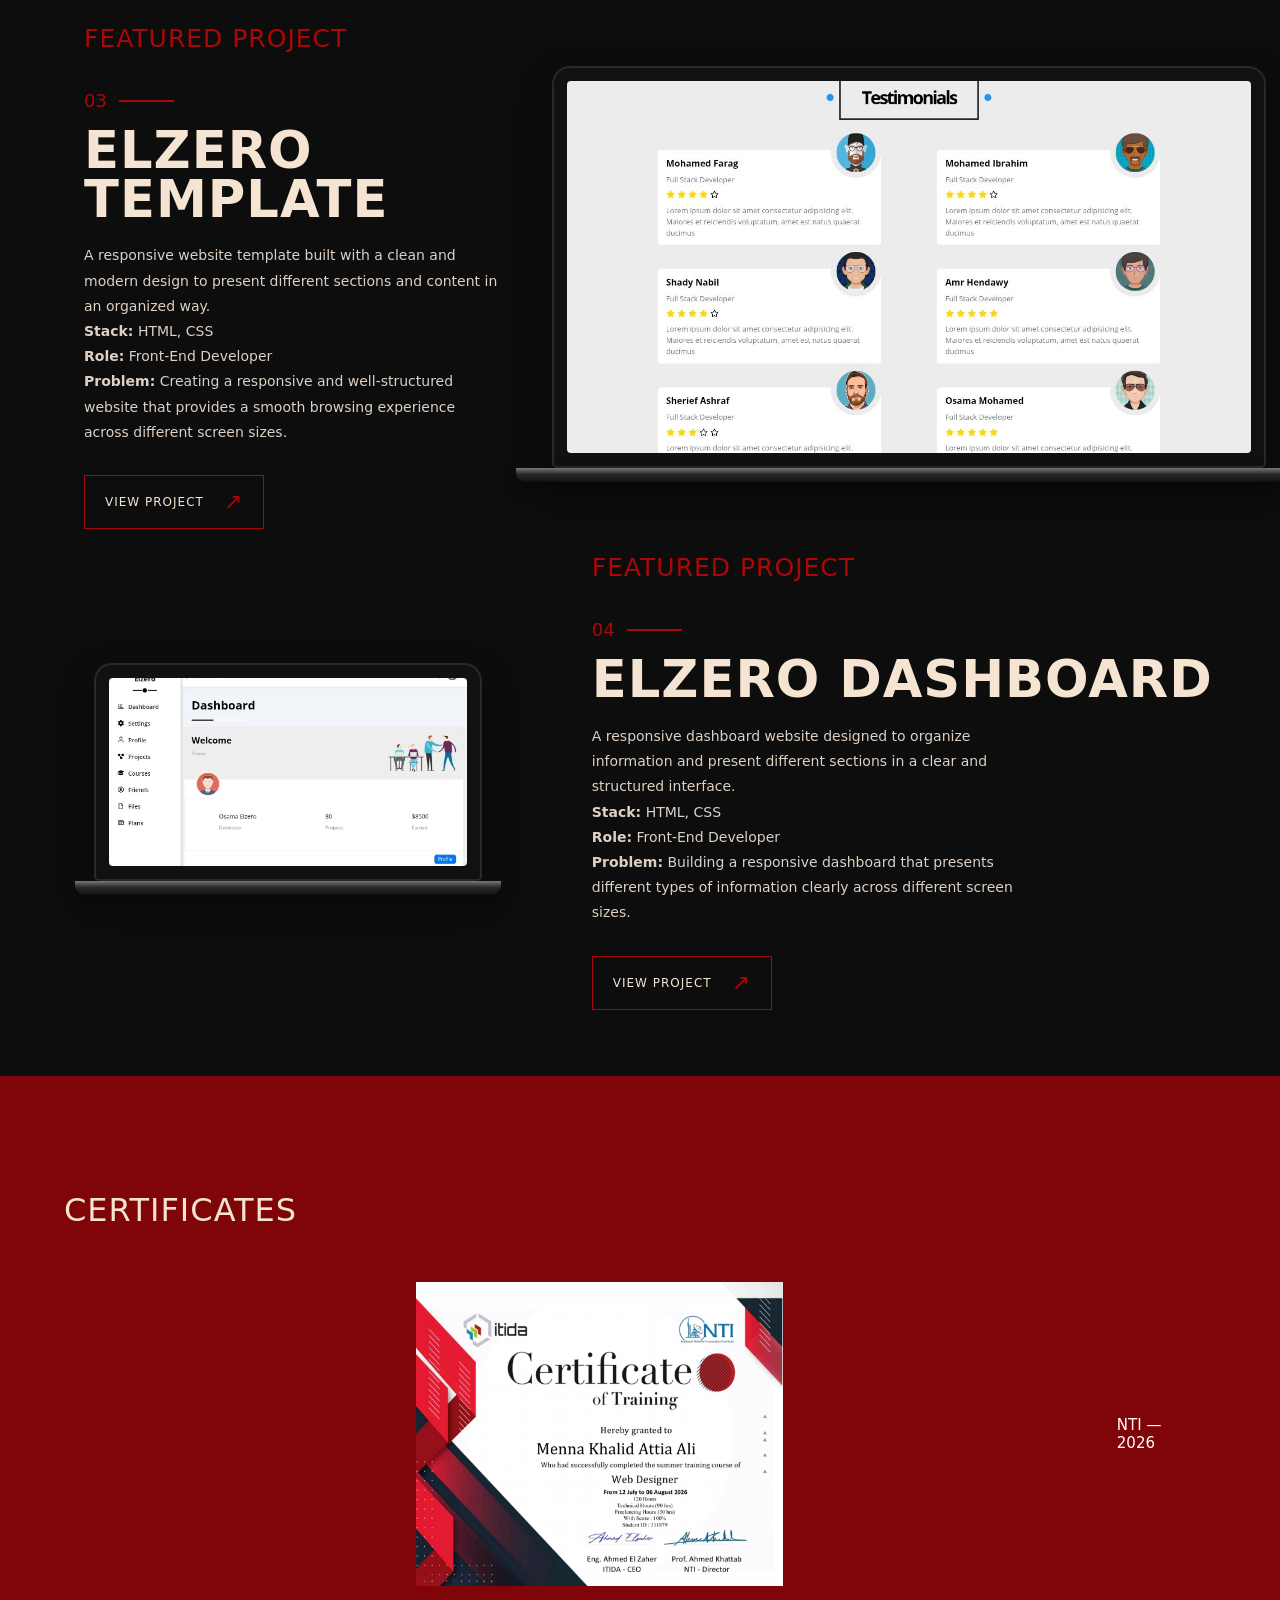
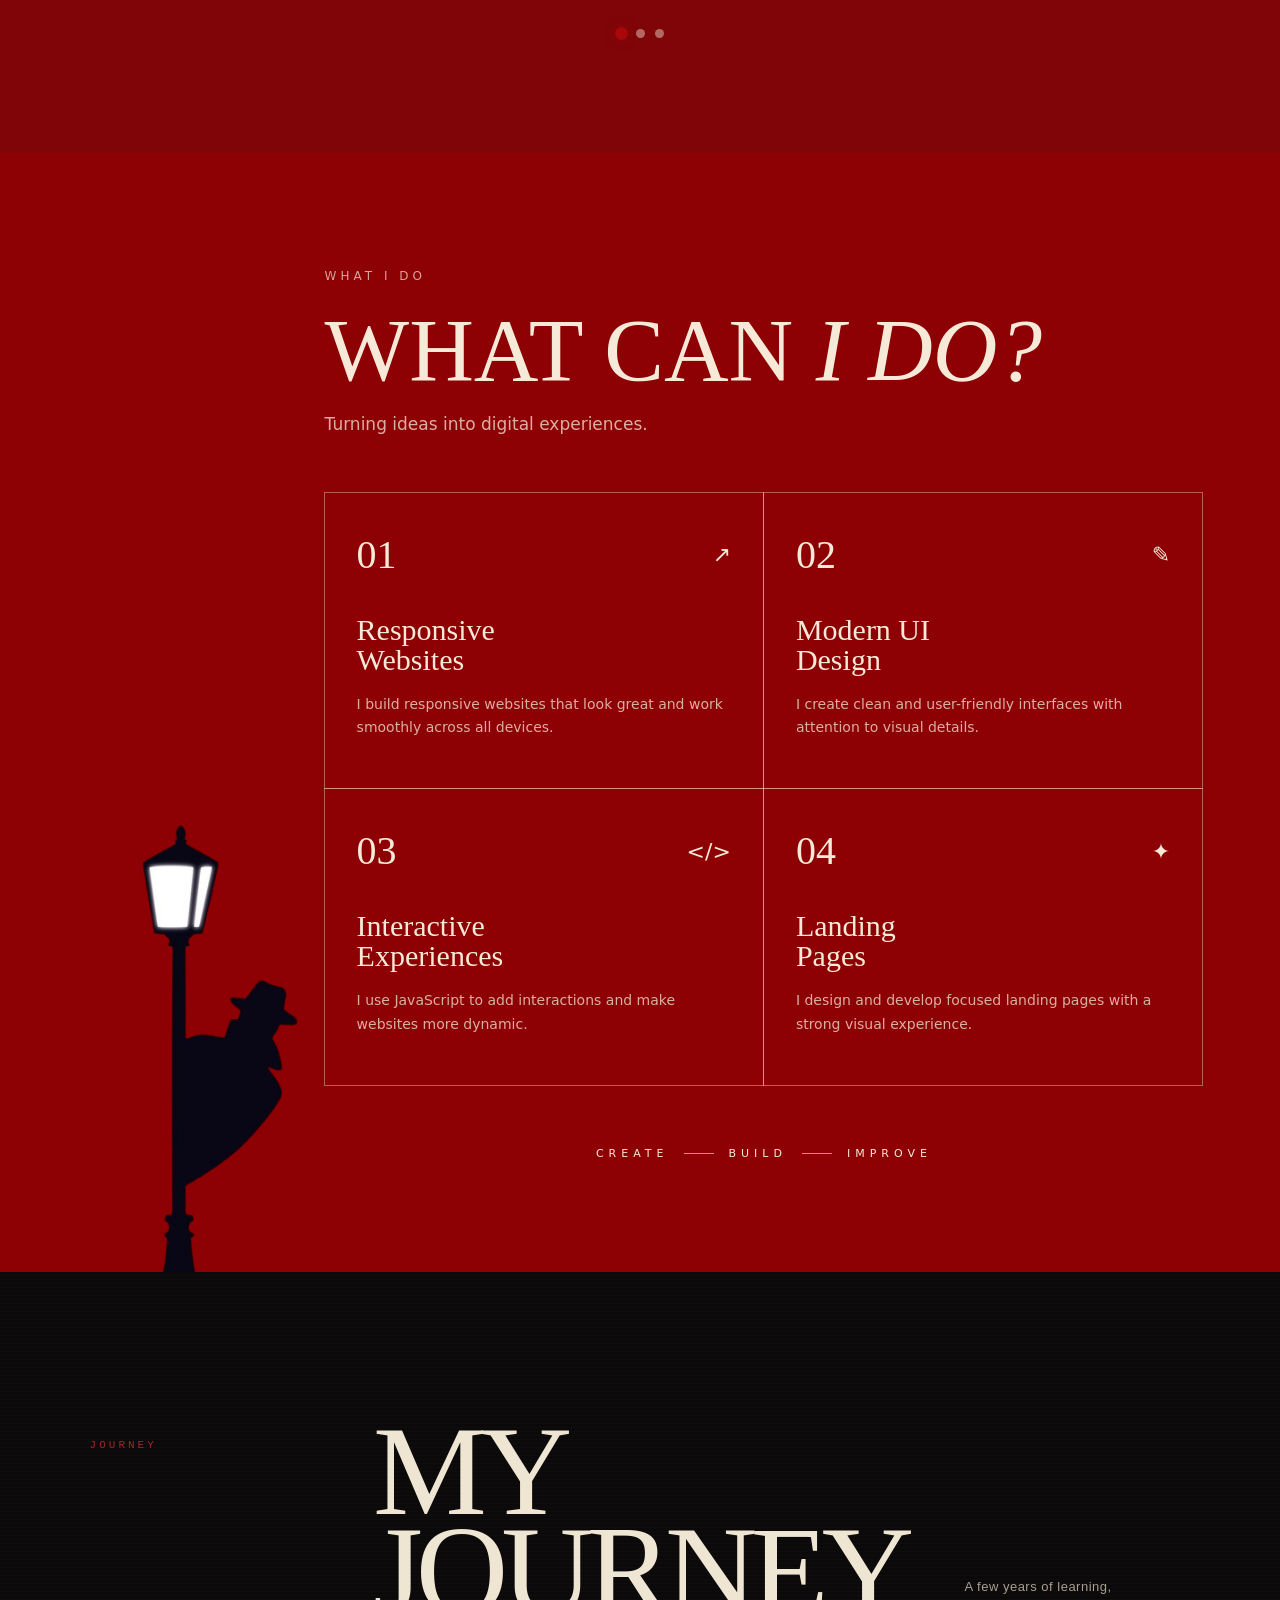
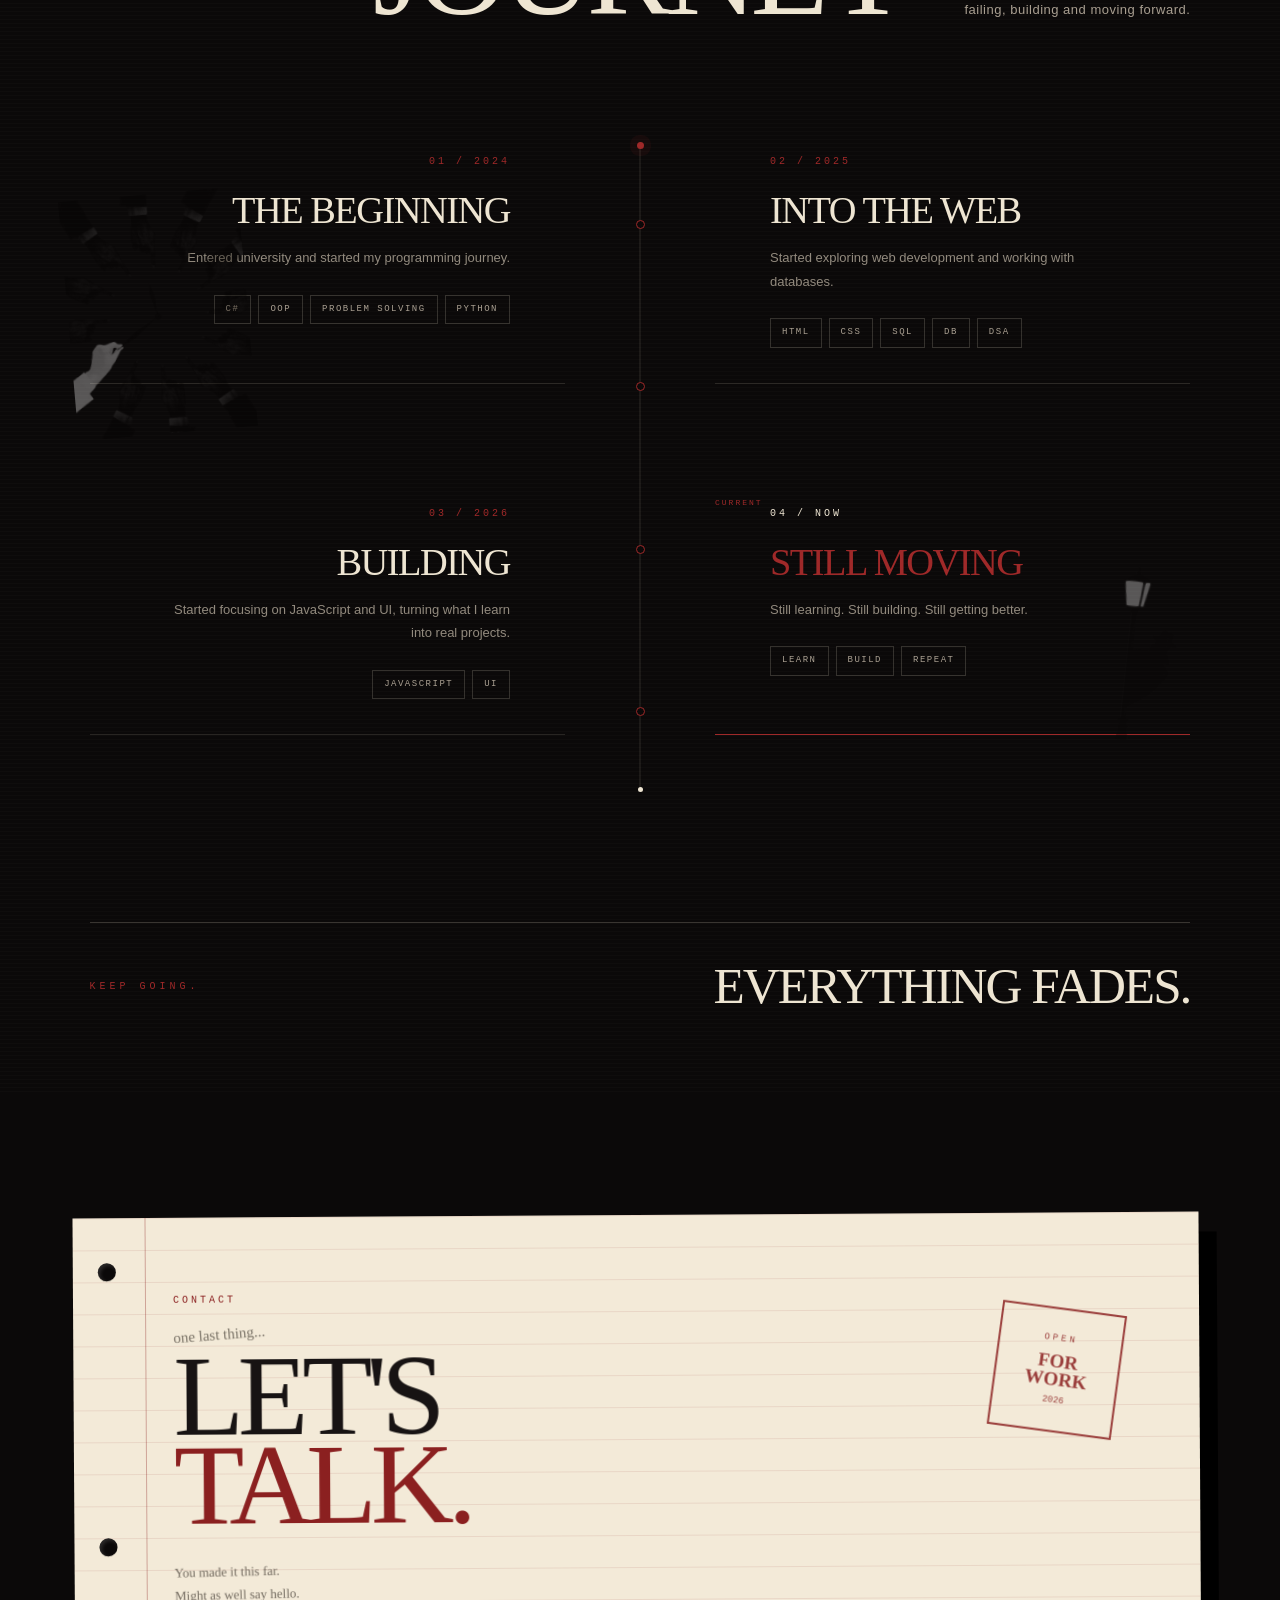
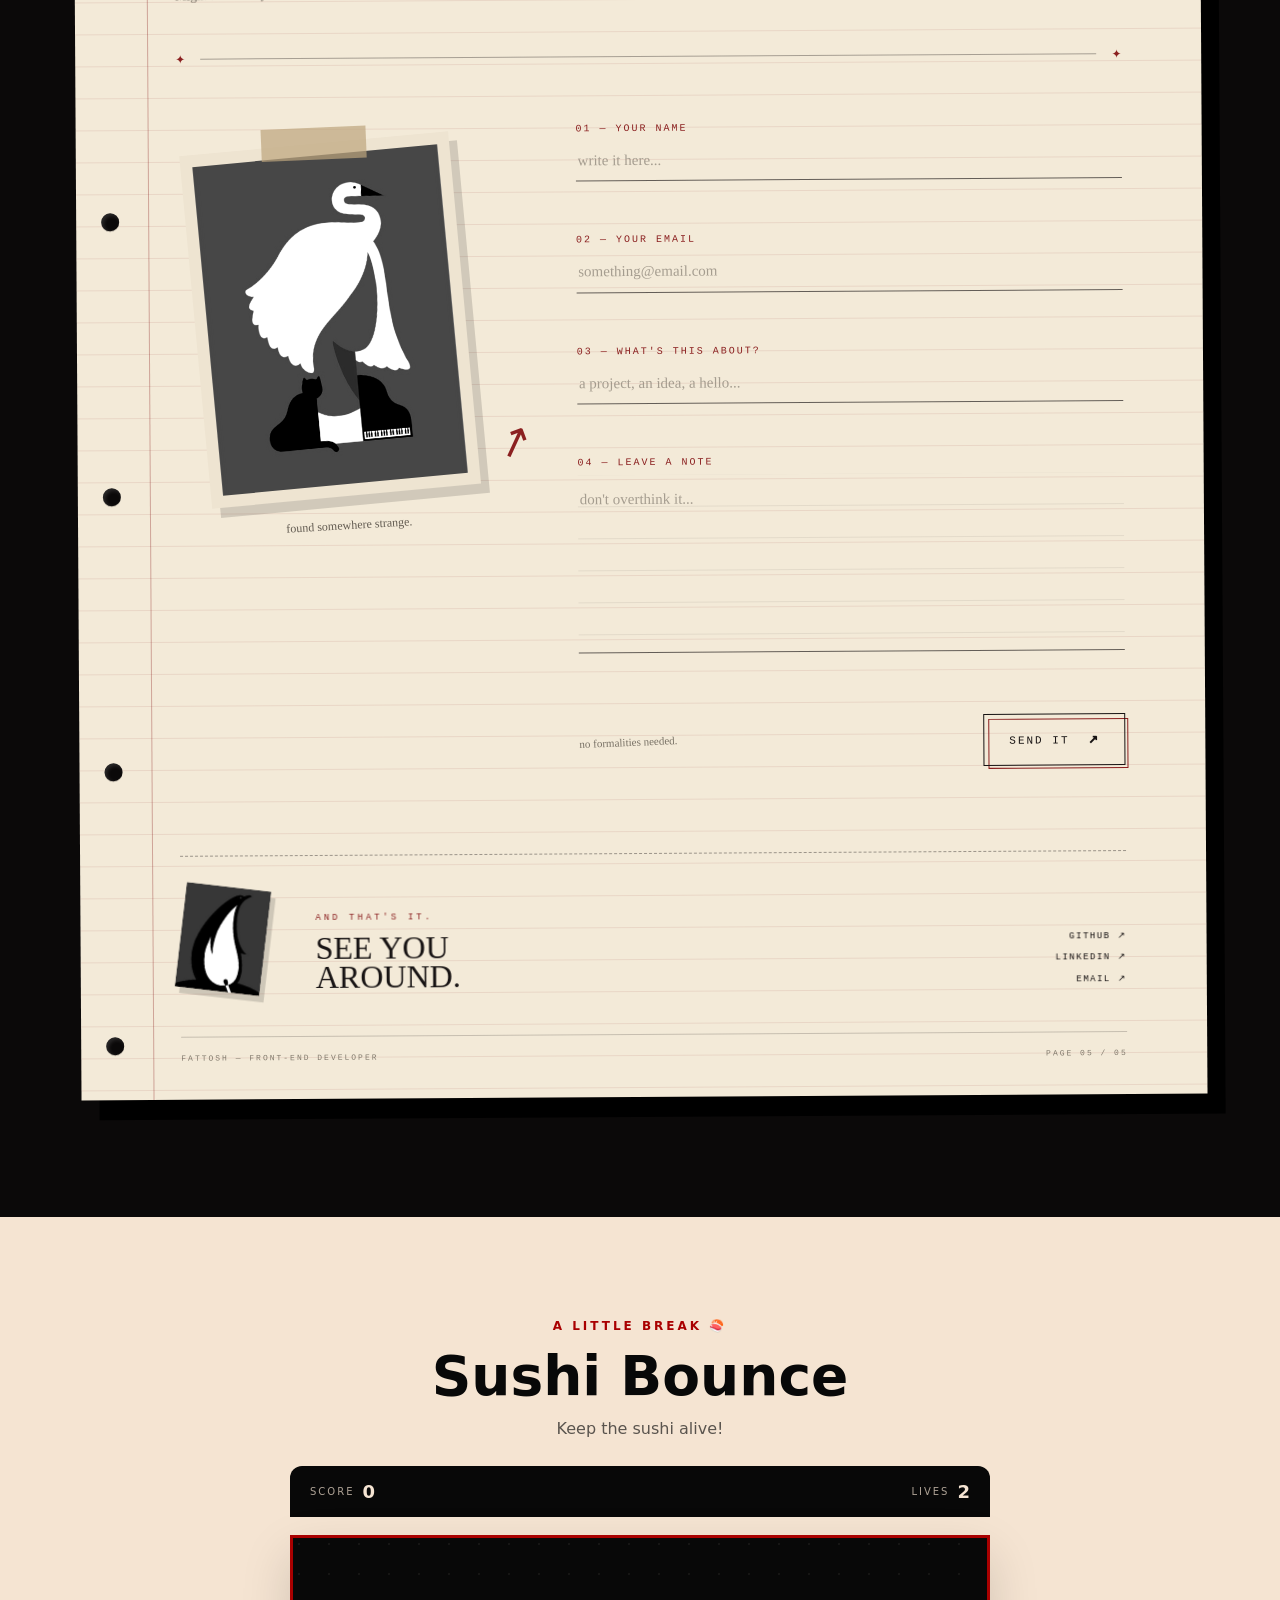
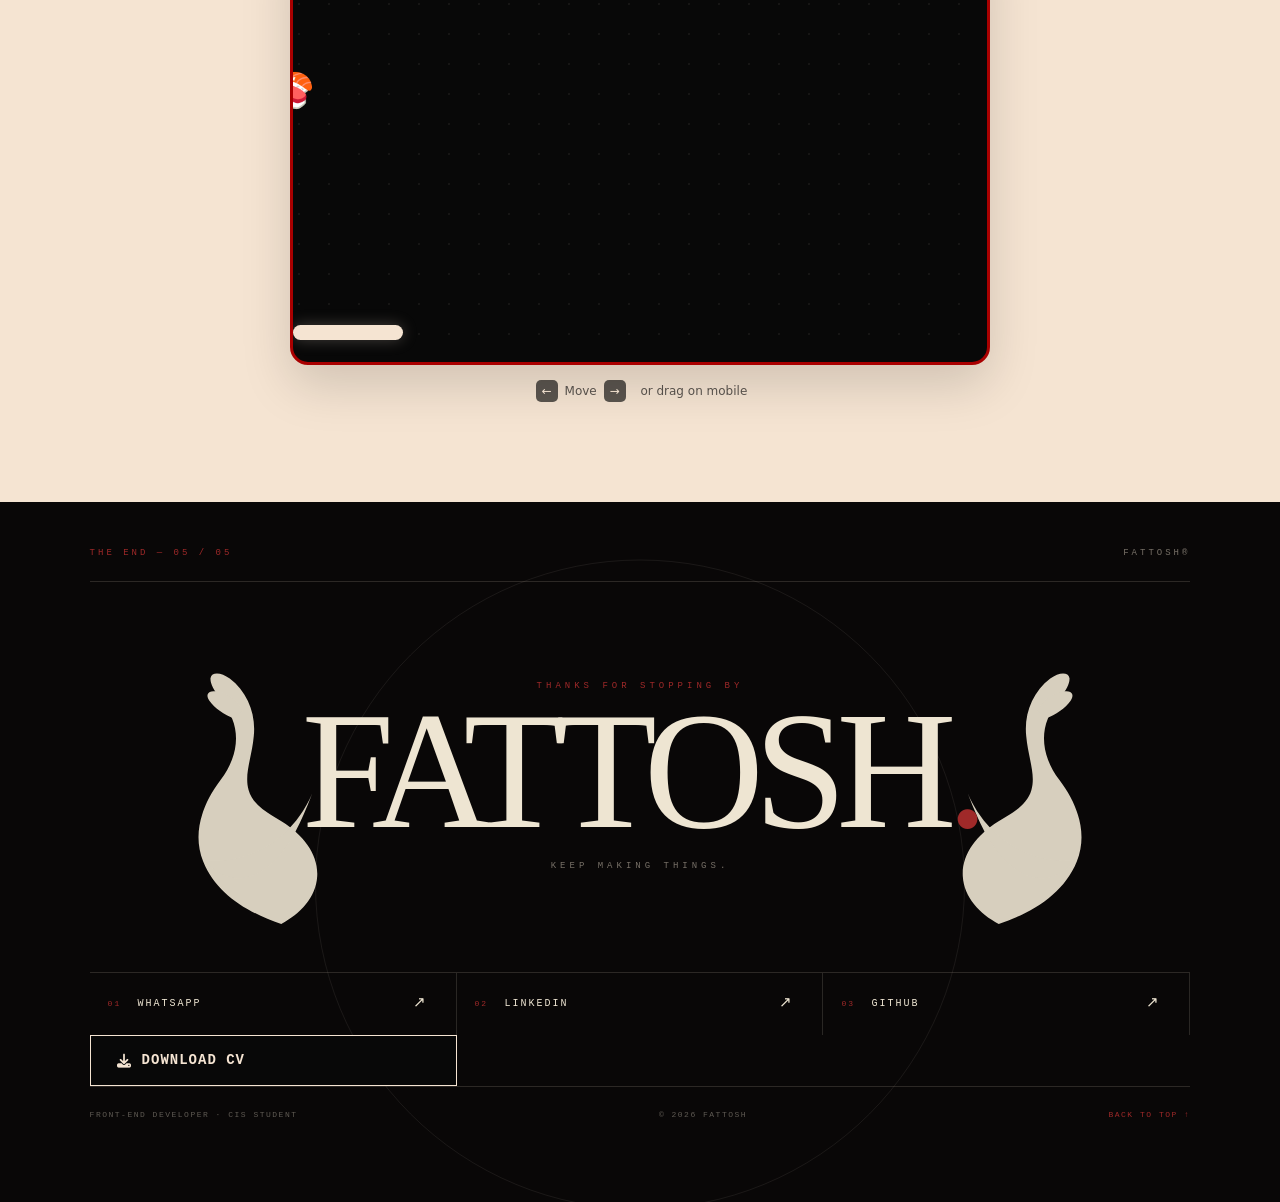
==== commit 4b839c8e: "Update index.html" ====
--- a/index.html
+++ b/index.html
@@ -1617,7 +1617,7 @@
                 <div class="contact-links">
                     <a href="https://github.com/Fattosha" aria-label="GitHub">GITHUB ↗</a>
                     <a href="https://www.linkedin.com/in/menna-khalid-2509b03b5/" aria-label="LinkedIn">LINKEDIN ↗</a>
-                    <a href="mailto:mnhk32134@email.com">EMAIL ↗</a>
+                    <a href="mailto:mnhk32134@gmail.com">EMAIL ↗</a>
                 </div>
 
             </div>
--- a/assets/css/style.css
+++ b/assets/css/style.css
@@ -99,6 +99,7 @@
 
 body {
     top: 0 !important;
+    padding-top: 54px;
 }
 
 .goog-tooltip {
@@ -125,8 +126,9 @@
 }
 
 .navbar {
-    position: sticky;
+    position: fixed;
     top: 0;
+    left:0;
     z-index: 1000;
     width: 100%;
     background: var(--red-dark);
@@ -1531,7 +1533,12 @@
     .tools-section::after {
         height: 247%;
     }
-}
+    
+@media (min-width: 901px)
+{.tools-section{
+        margin-top:40px}
+}}
+
 /* project starts */
 
 .featured-project {
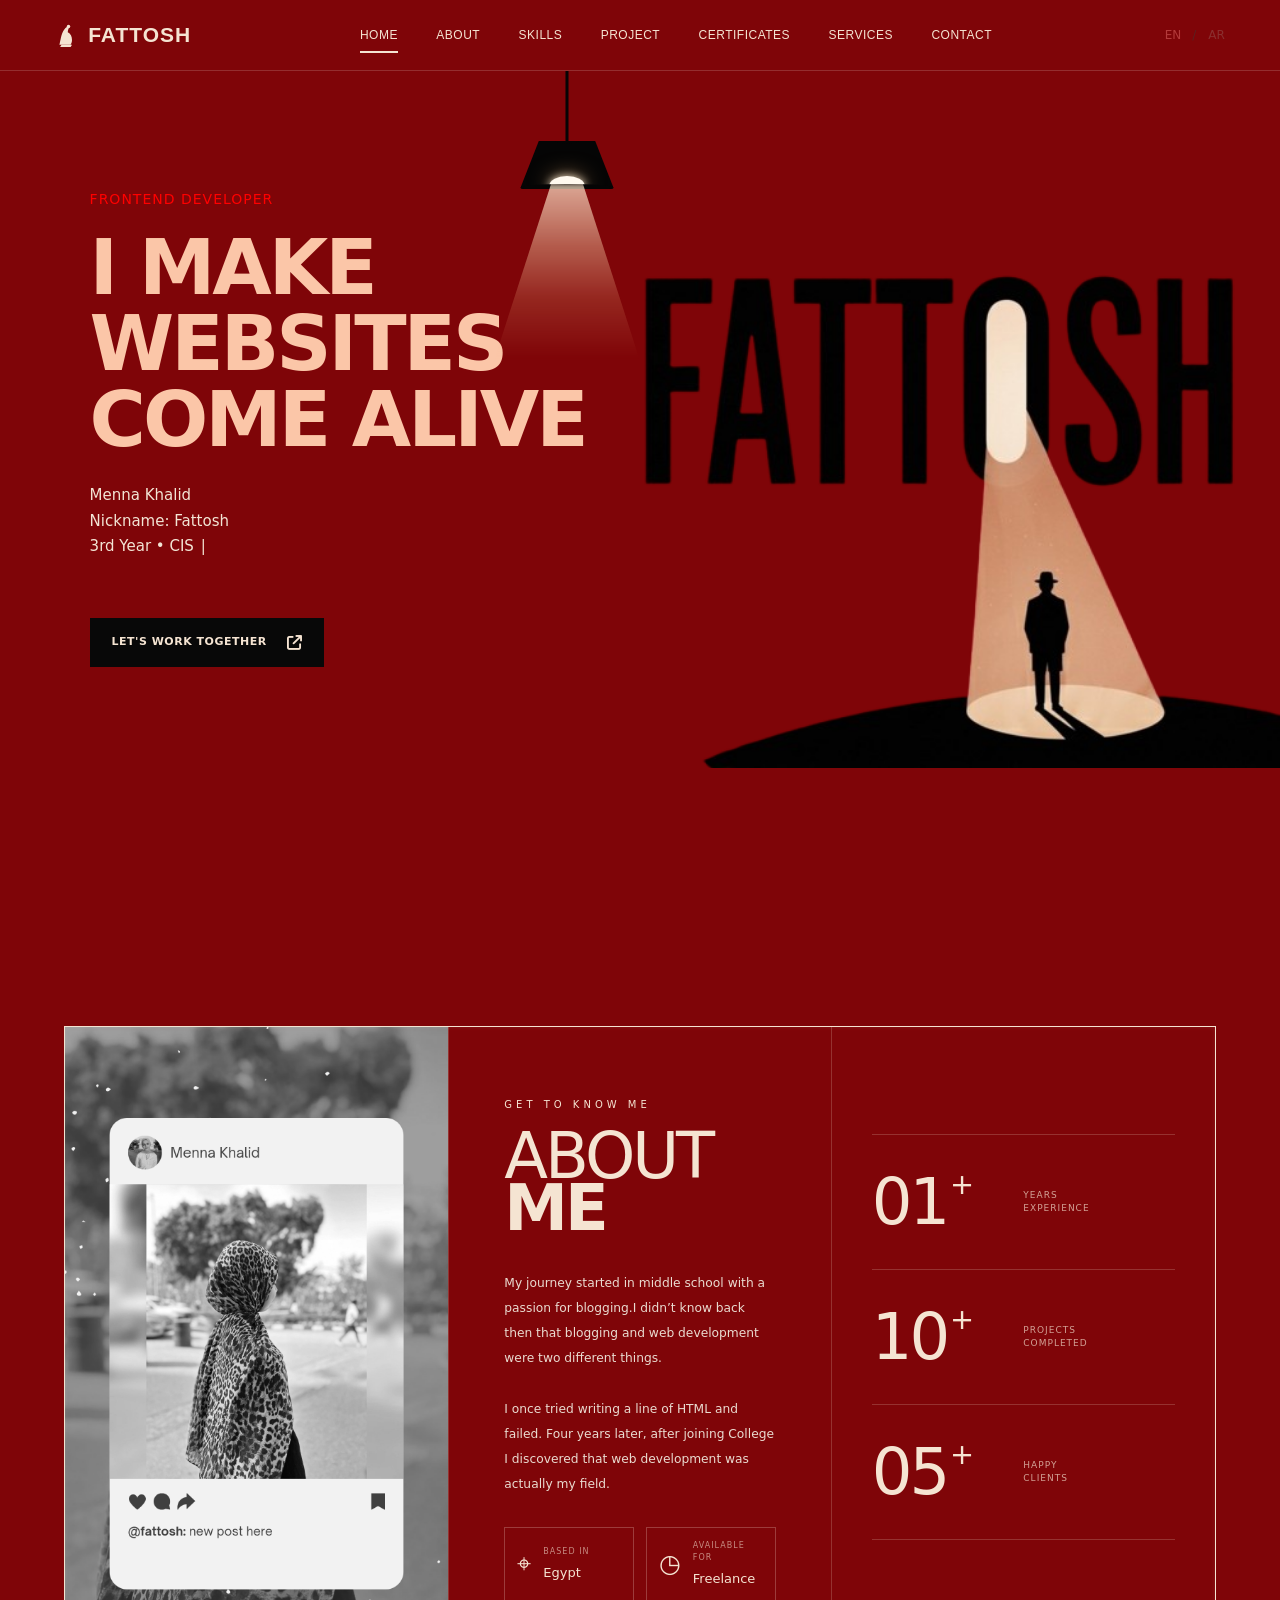
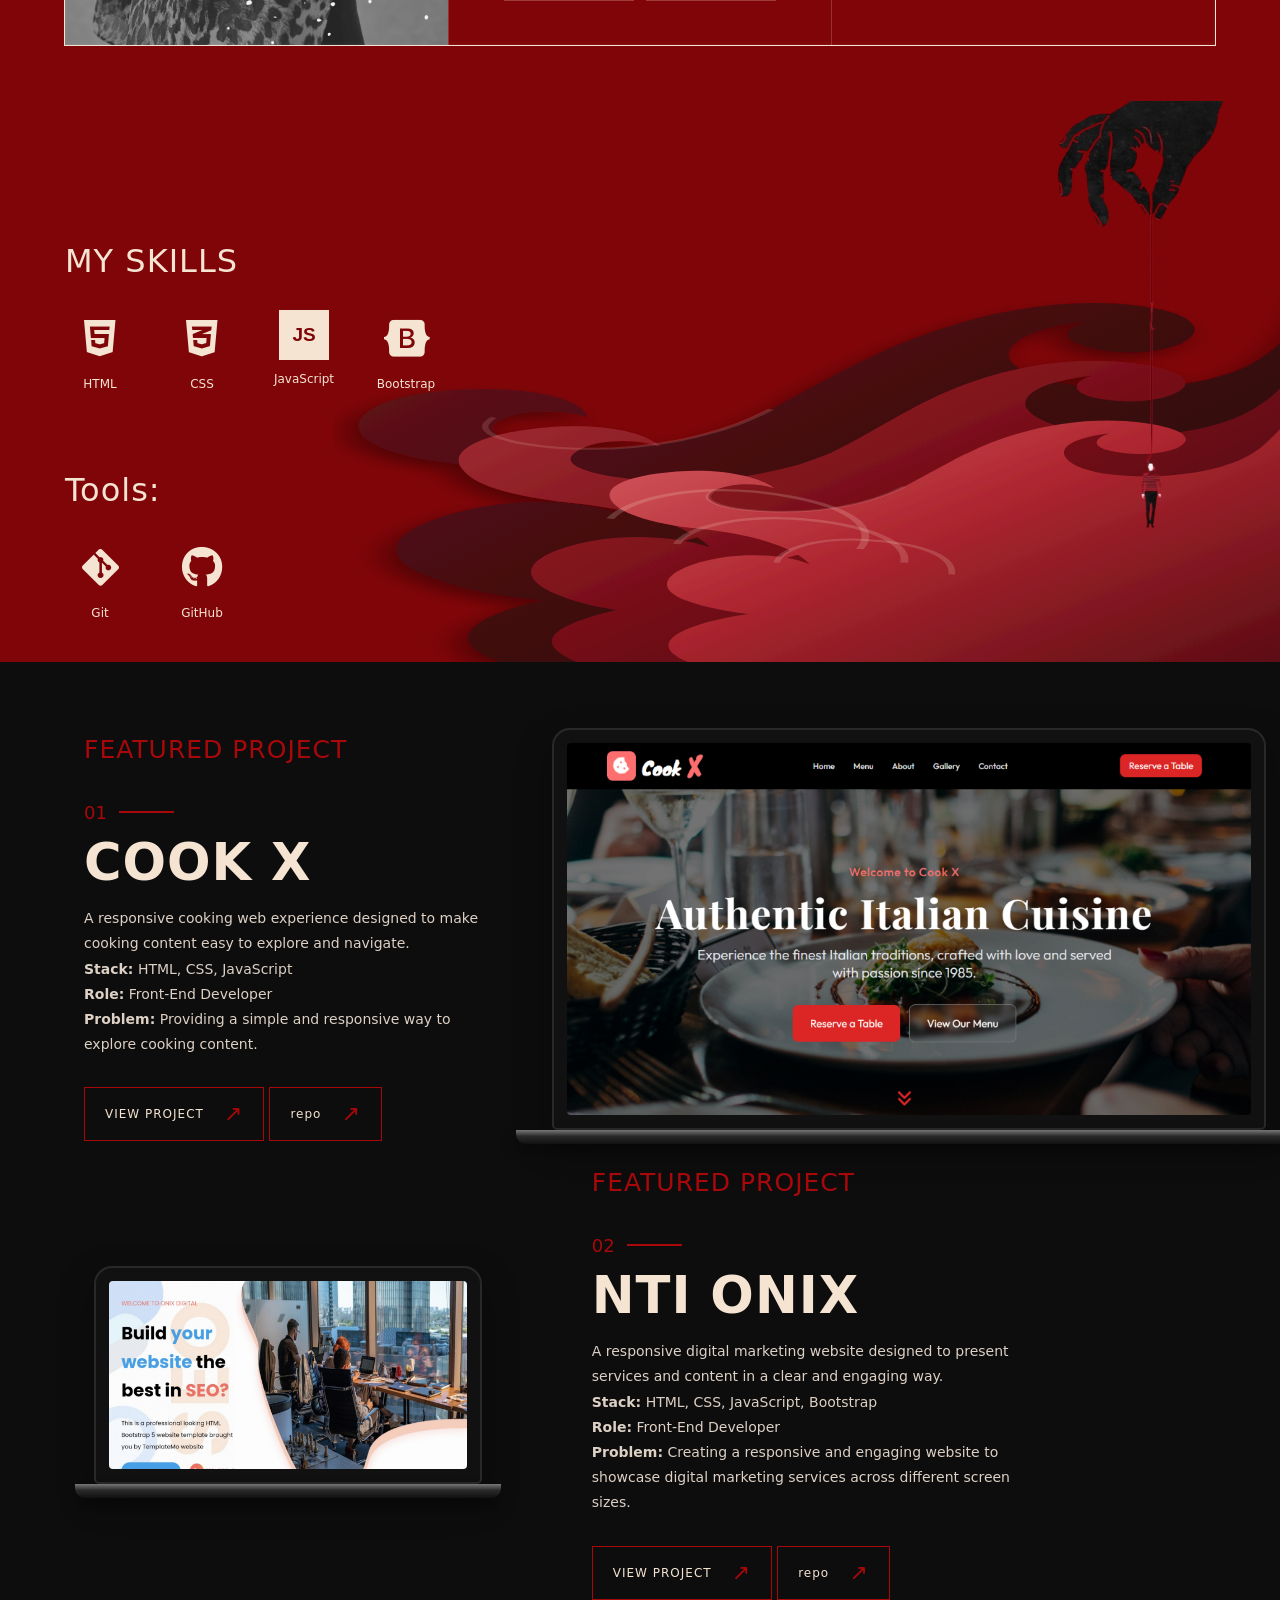
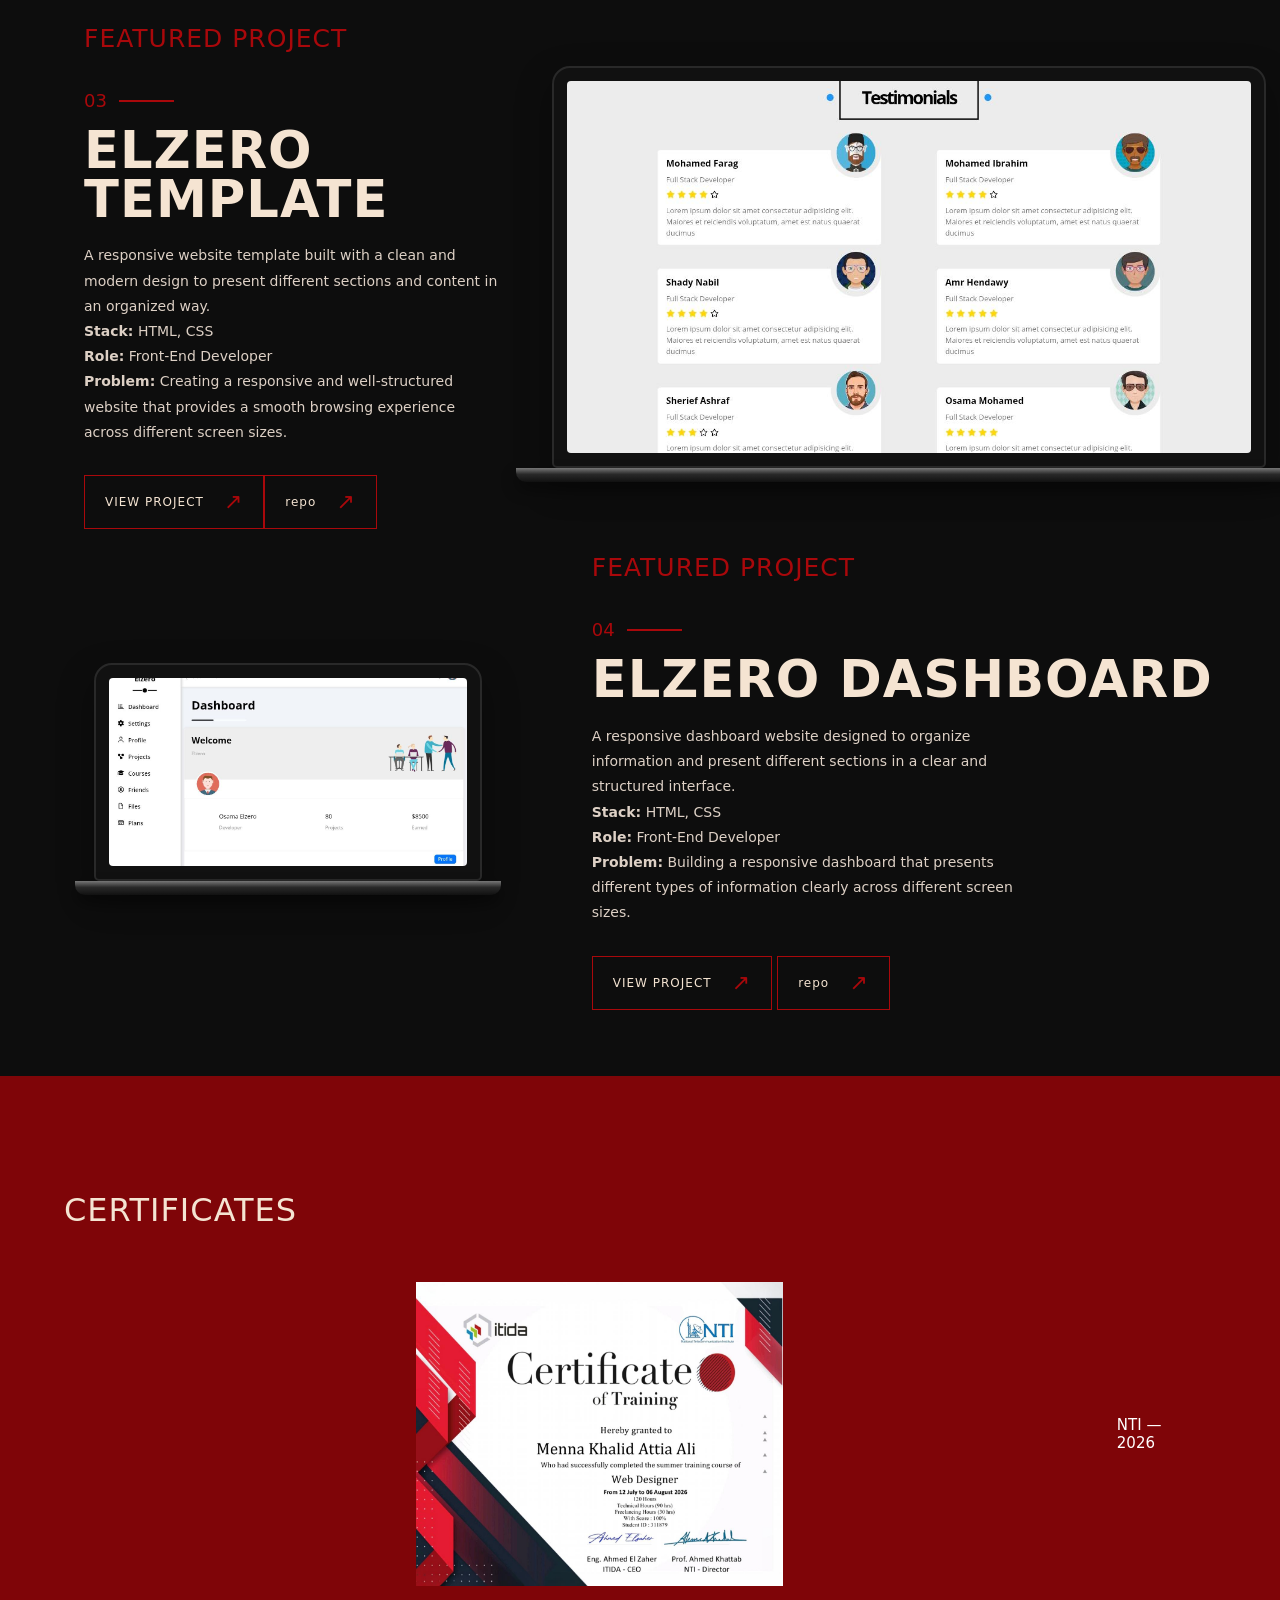
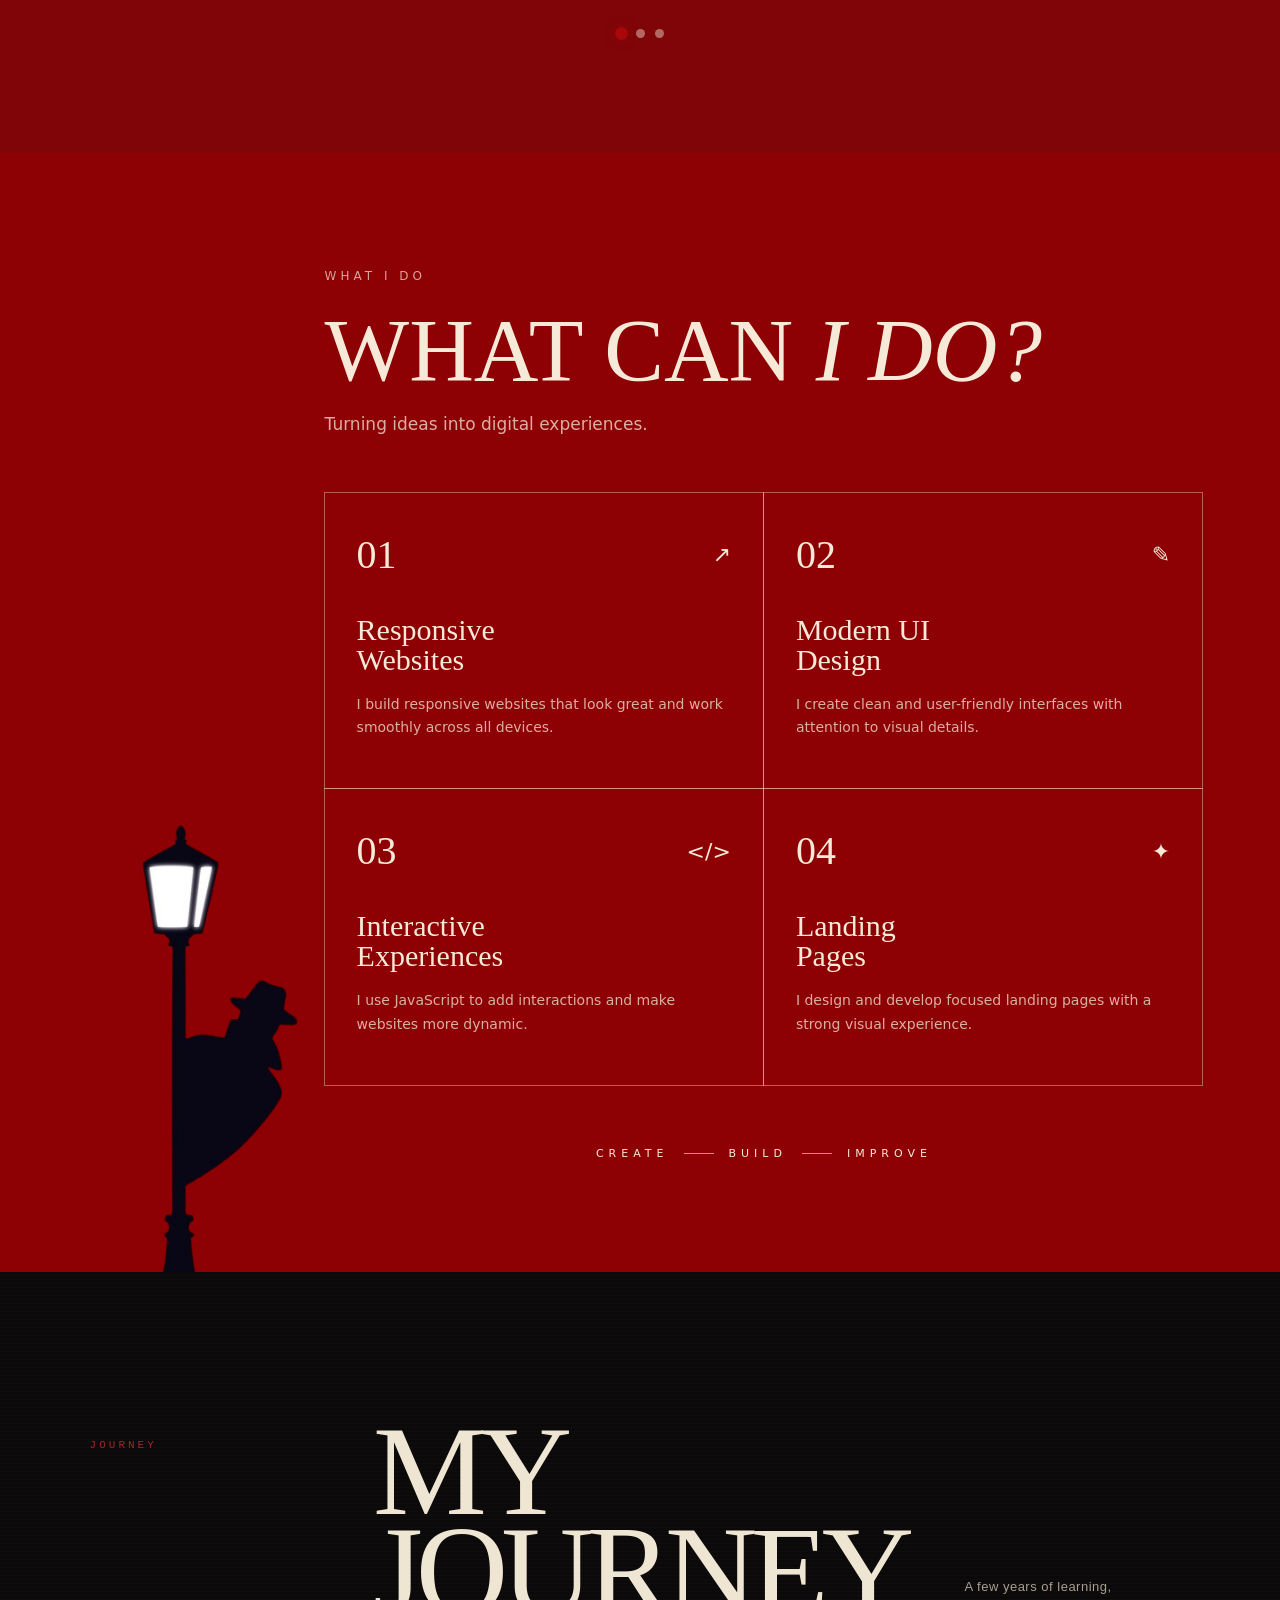
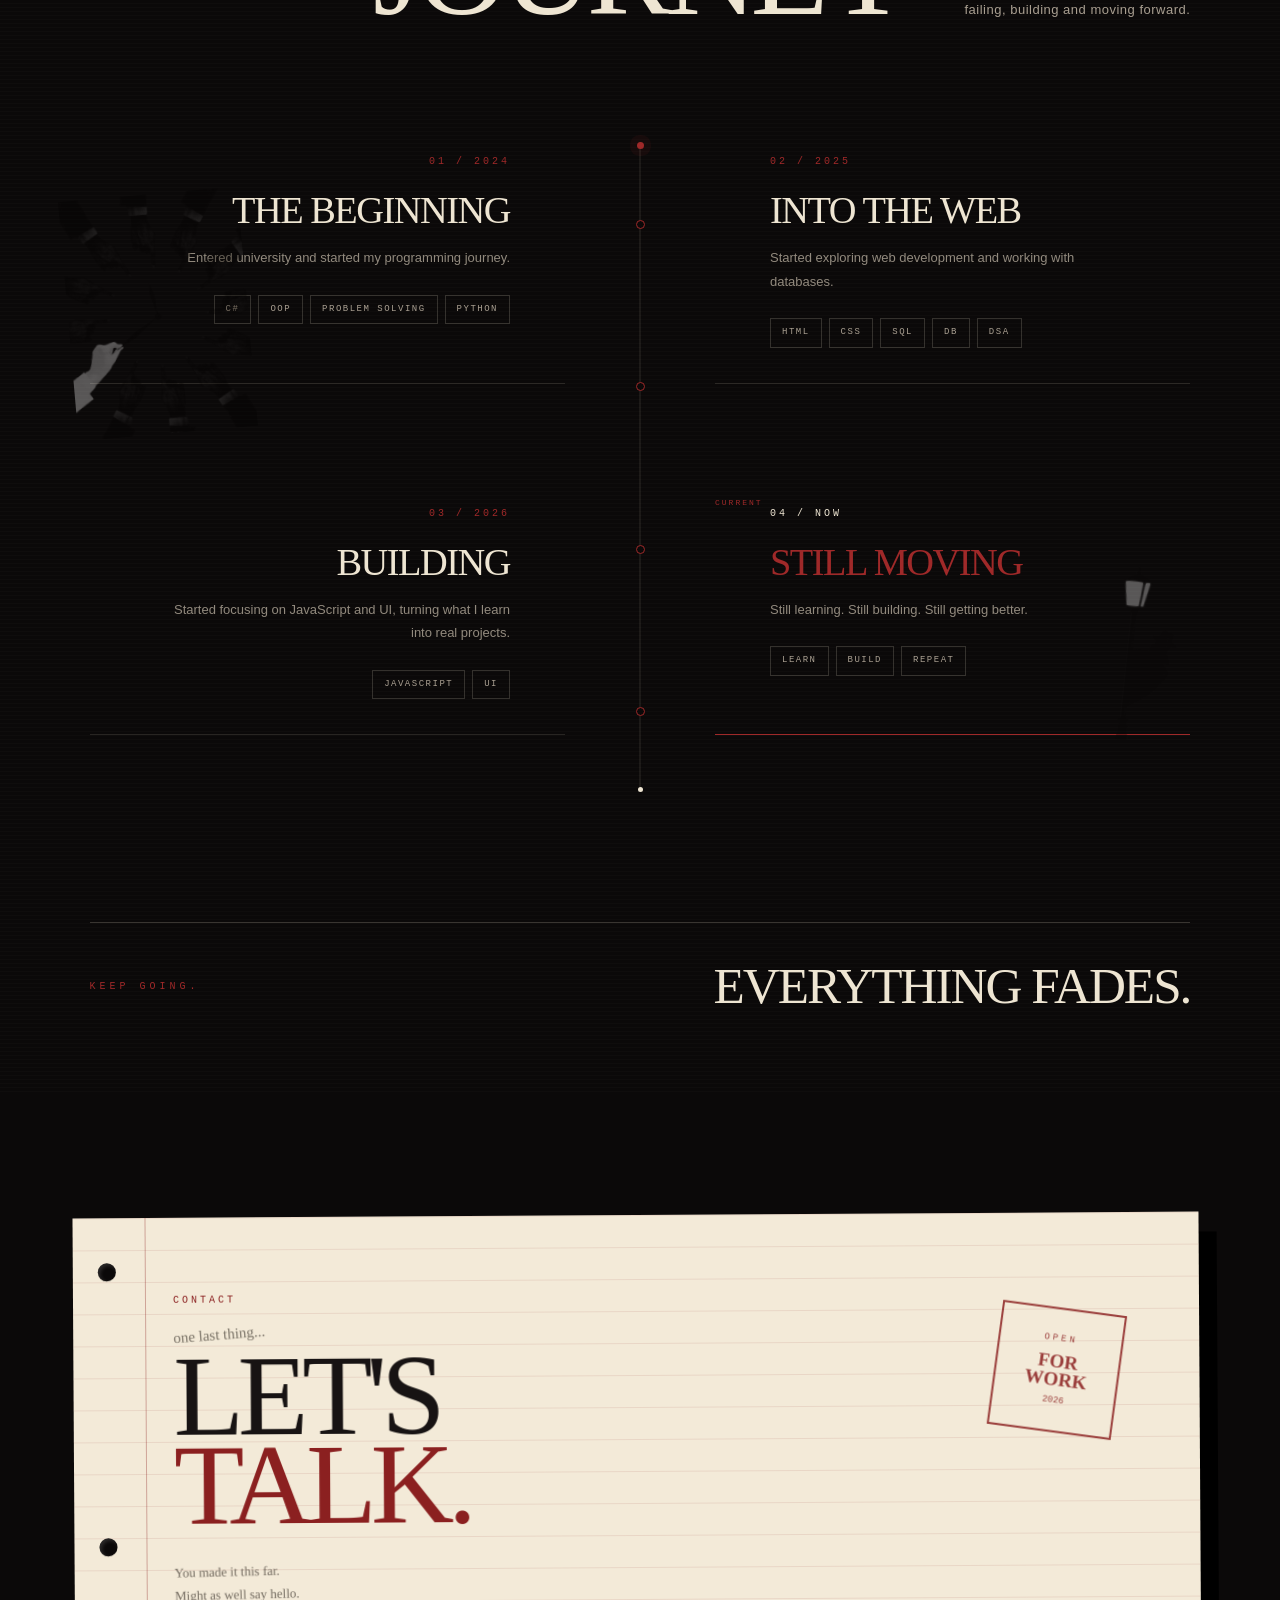
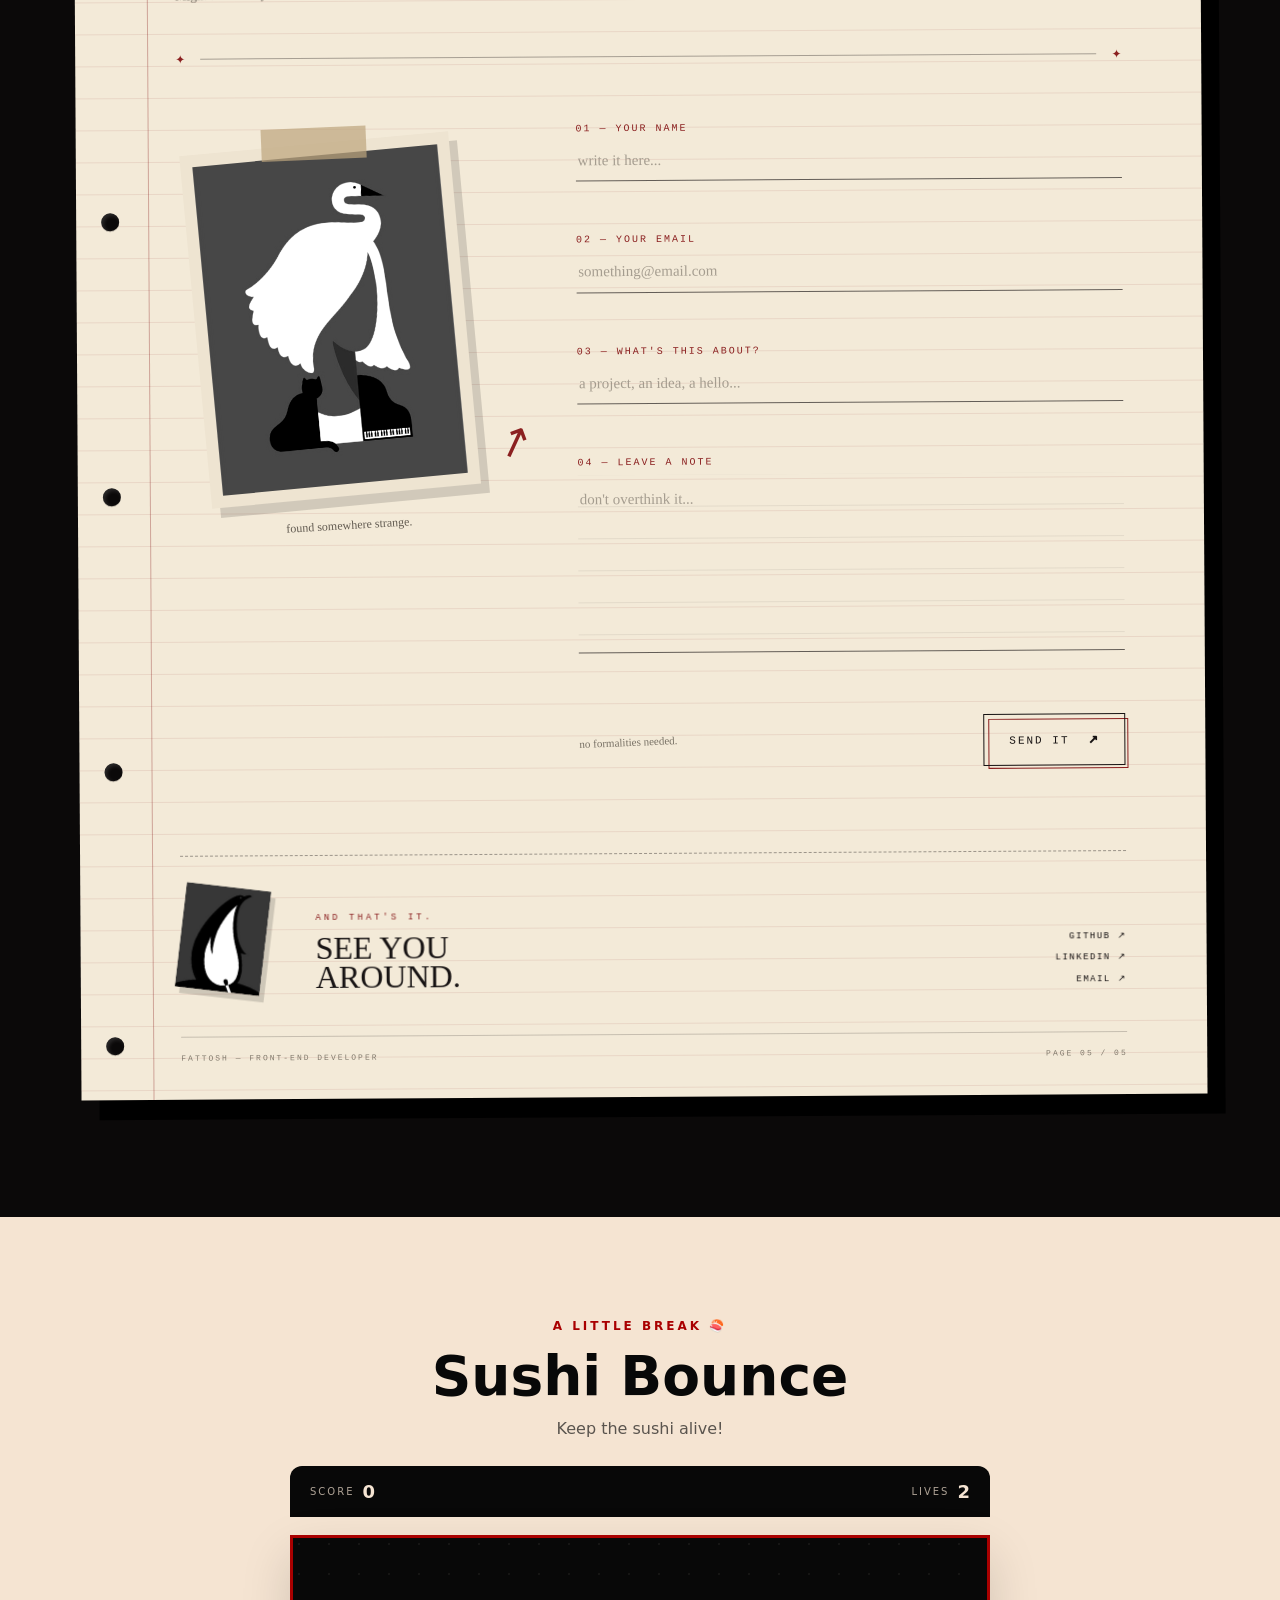
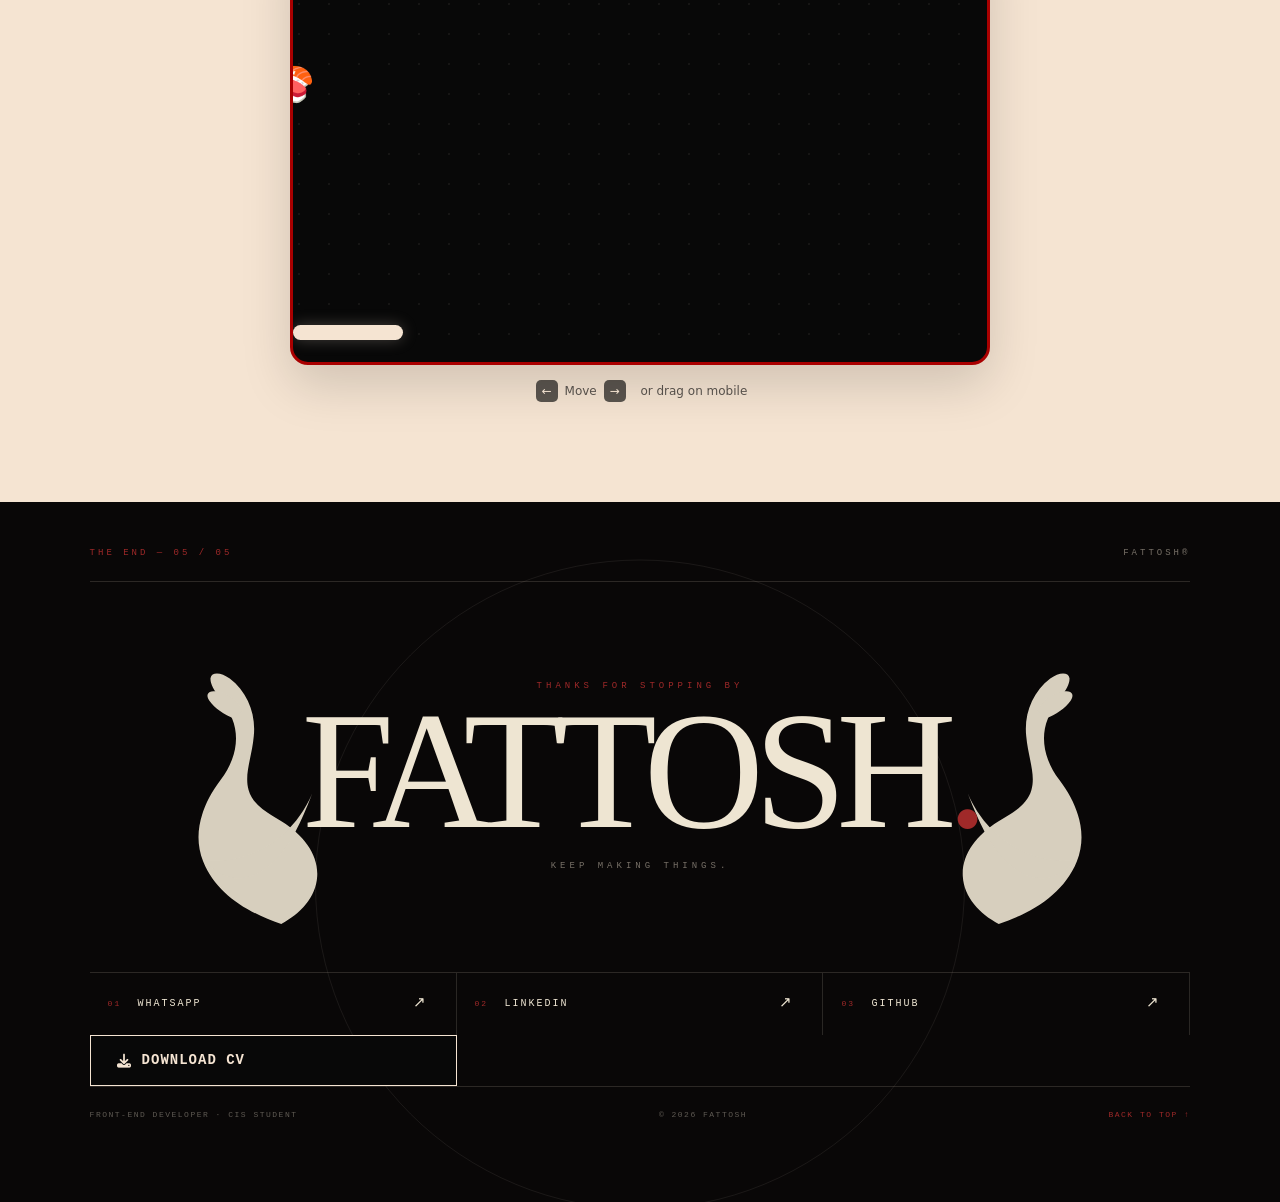
==== commit 55689469: "Update index.html" ====
--- a/index.html
+++ b/index.html
@@ -411,6 +411,10 @@
             VIEW PROJECT
             <span>↗</span>
         </a>
+             <a href="https://github.com/GeorgeSamy1666/cookX.git" class="project-btn">
+            repo
+            <span>↗</span>
+             </a>
 
         </div>
 
@@ -695,7 +699,10 @@
         VIEW PROJECT
         <span>↗</span>
     </a>
-
+<a href="https://github.com/fattosha/NTI_B3-WEB-DESIGN-Menna-Khalid-attia-Ali/tree/main/projects%20/project1" class="project-btn">
+            repo
+            <span>↗</span>
+</a>
         </div>
 
         <div class="project-info" data-aos="fade-right">
@@ -723,6 +730,9 @@
     <a href="https://fattosha.github.io/template3elzero/" class="project-btn">
         VIEW PROJECT
         <span>↗</span>
+    </a><a href="https://github.com/fattosha/template3elzero.git" class="project-btn">
+            repo
+            <span>↗</span>
     </a>
 
         </div>
@@ -1008,6 +1018,10 @@
         VIEW PROJECT
         <span>↗</span>
     </a>
+            <a href="https://github.com/fattosha/template3elzero.git" class="project-btn">
+            repo
+            <span>↗</span>
+            </a>
 
         </div>
 
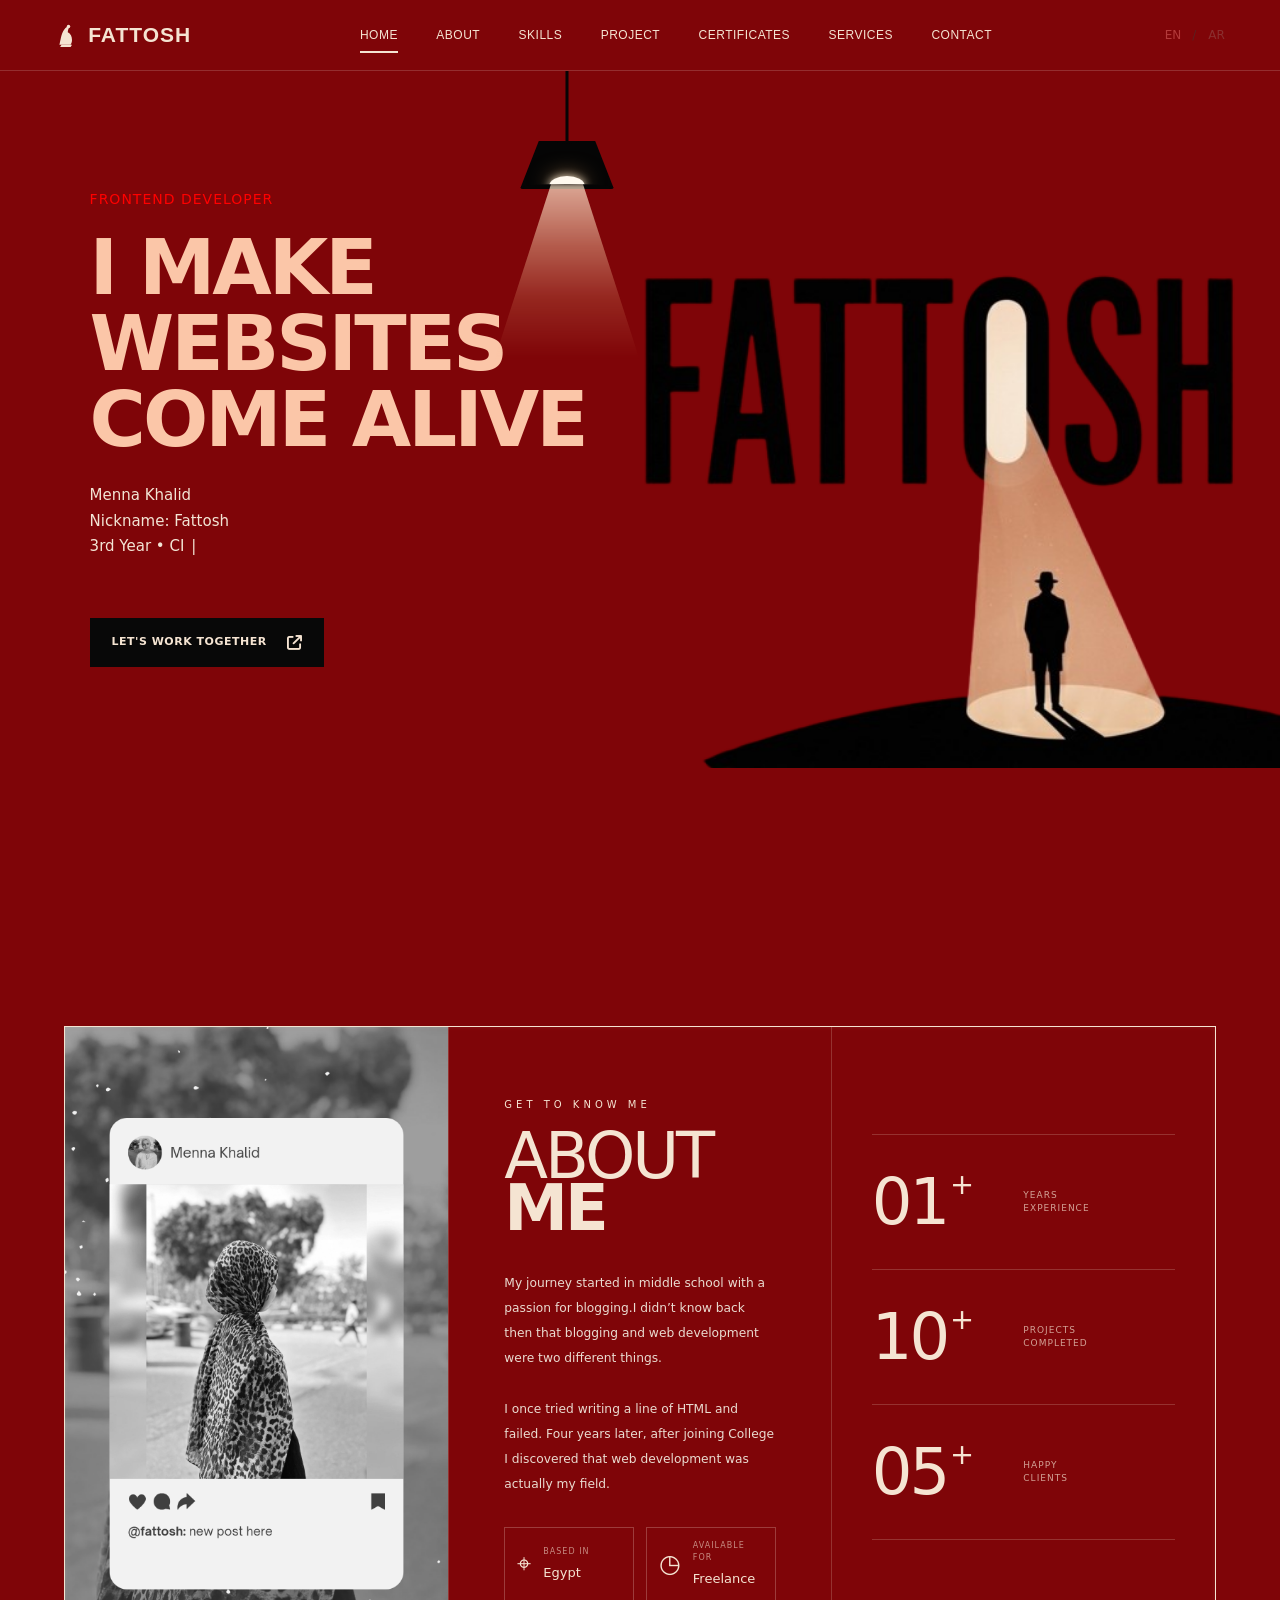
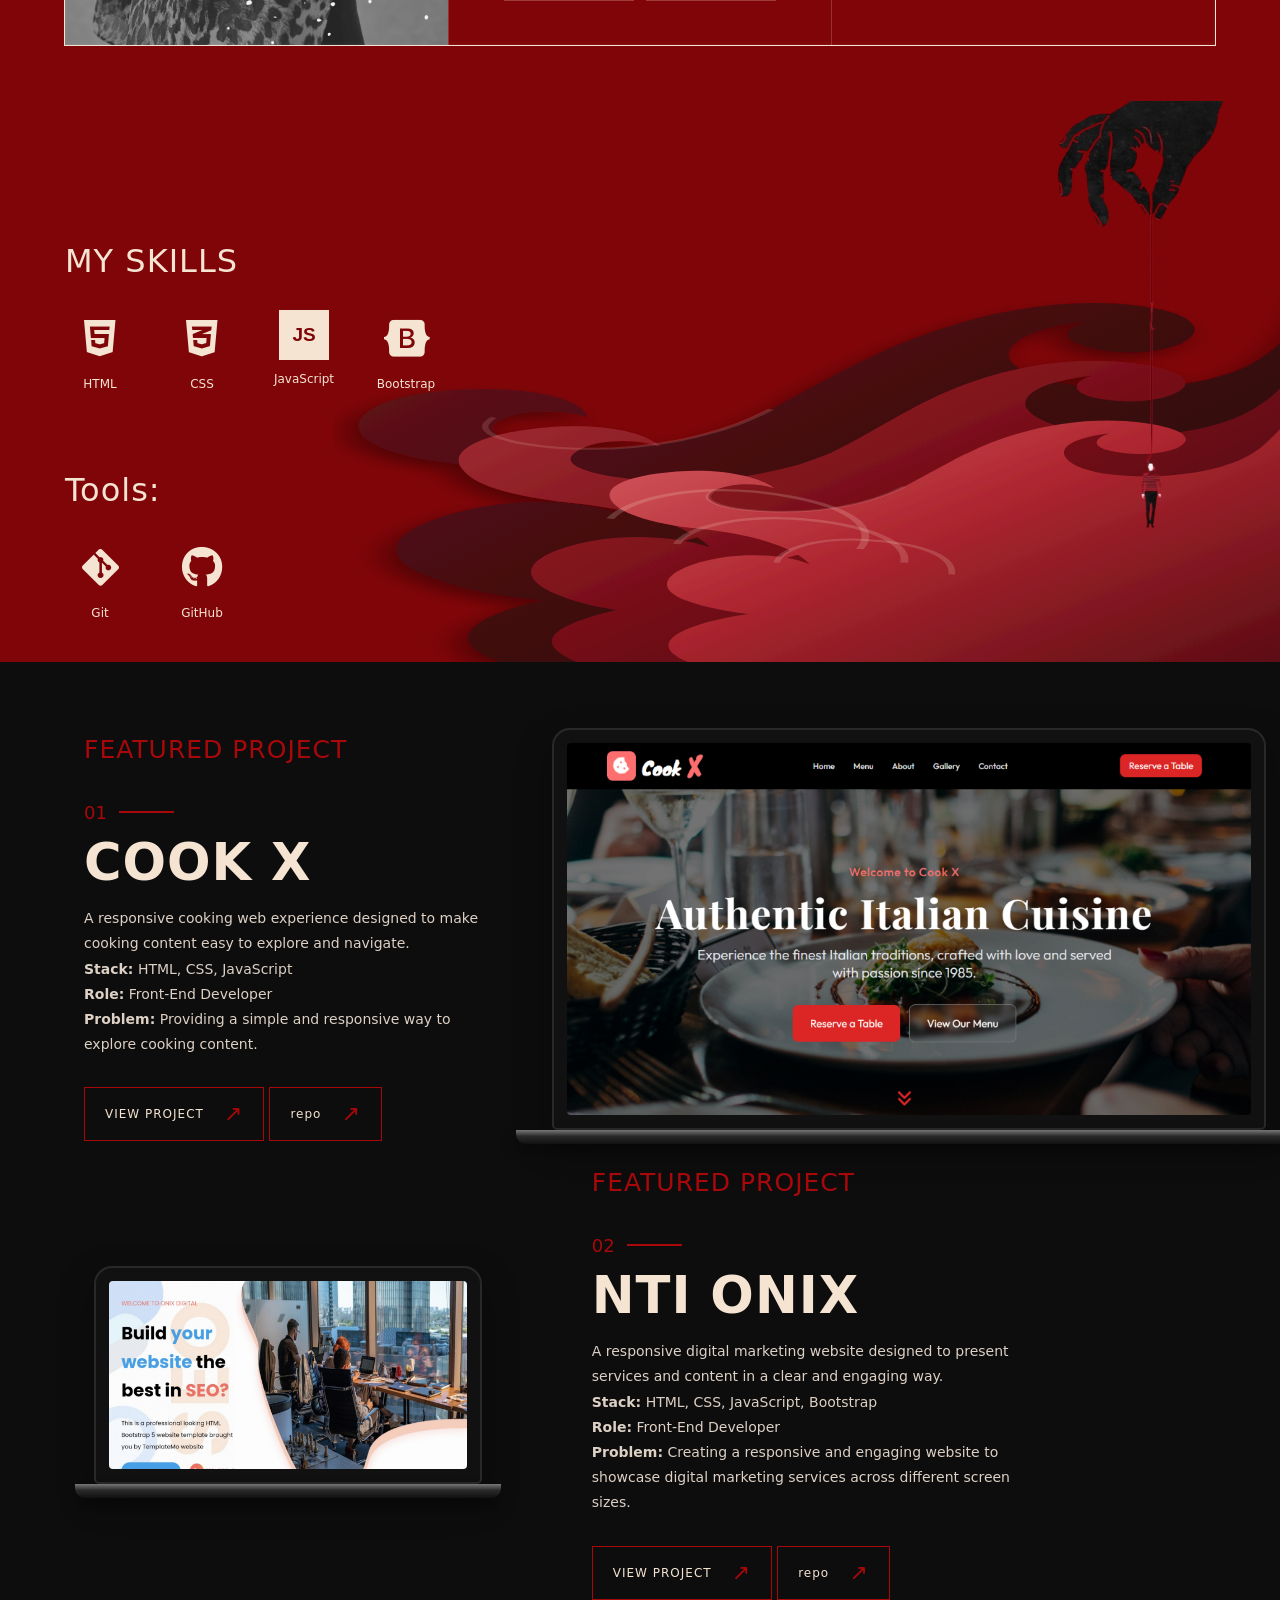
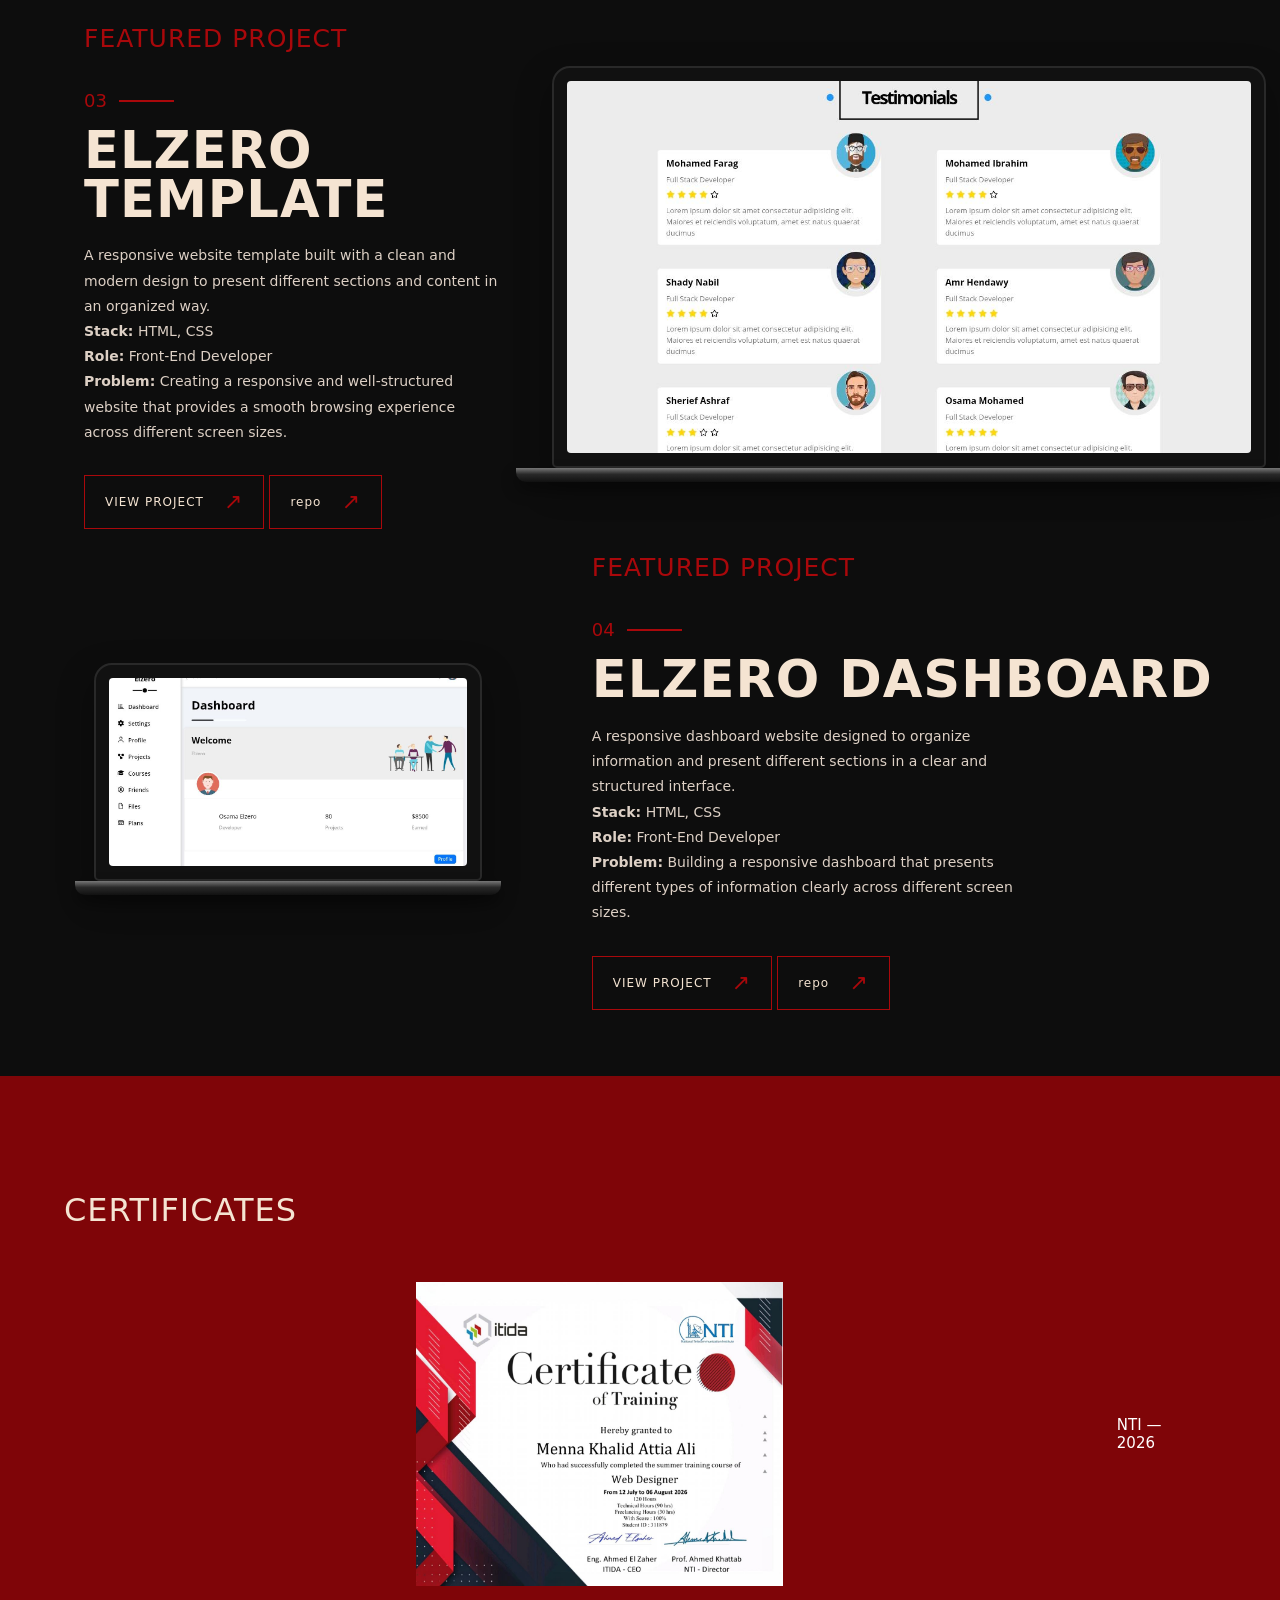
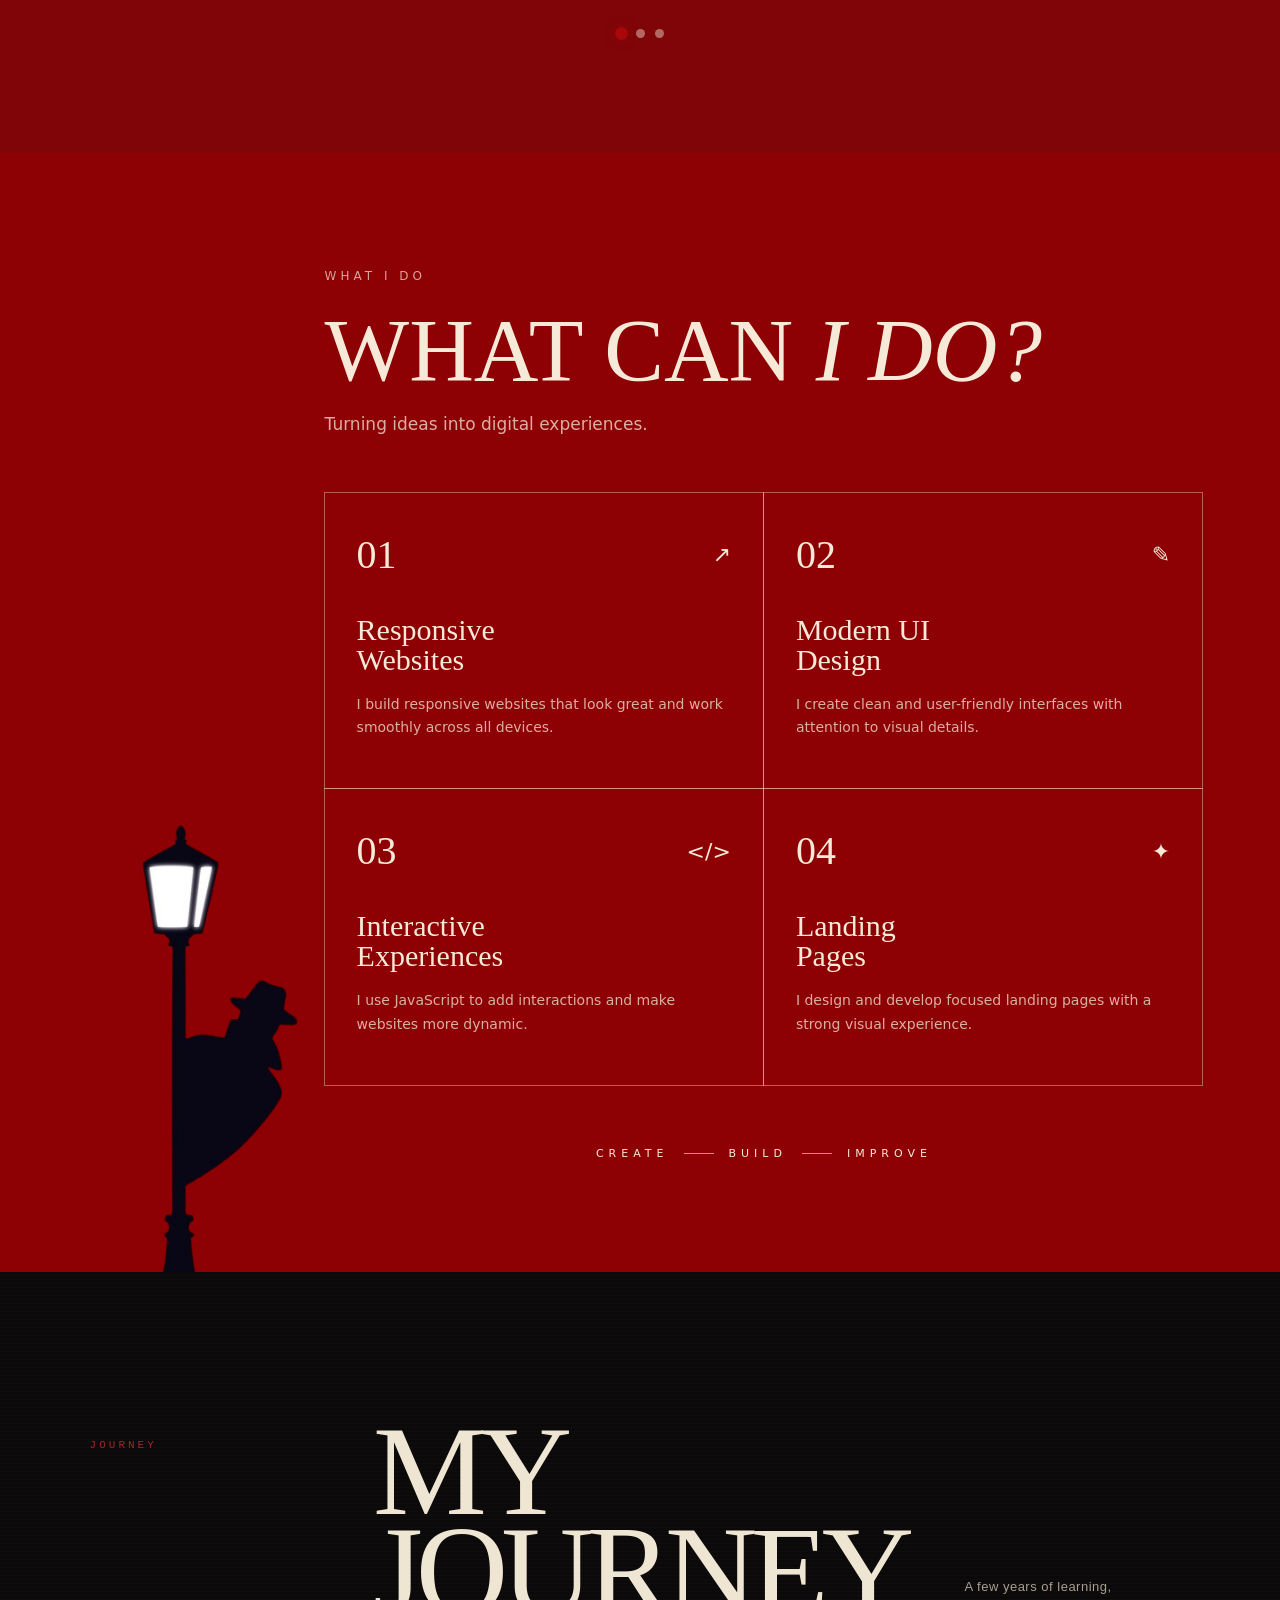
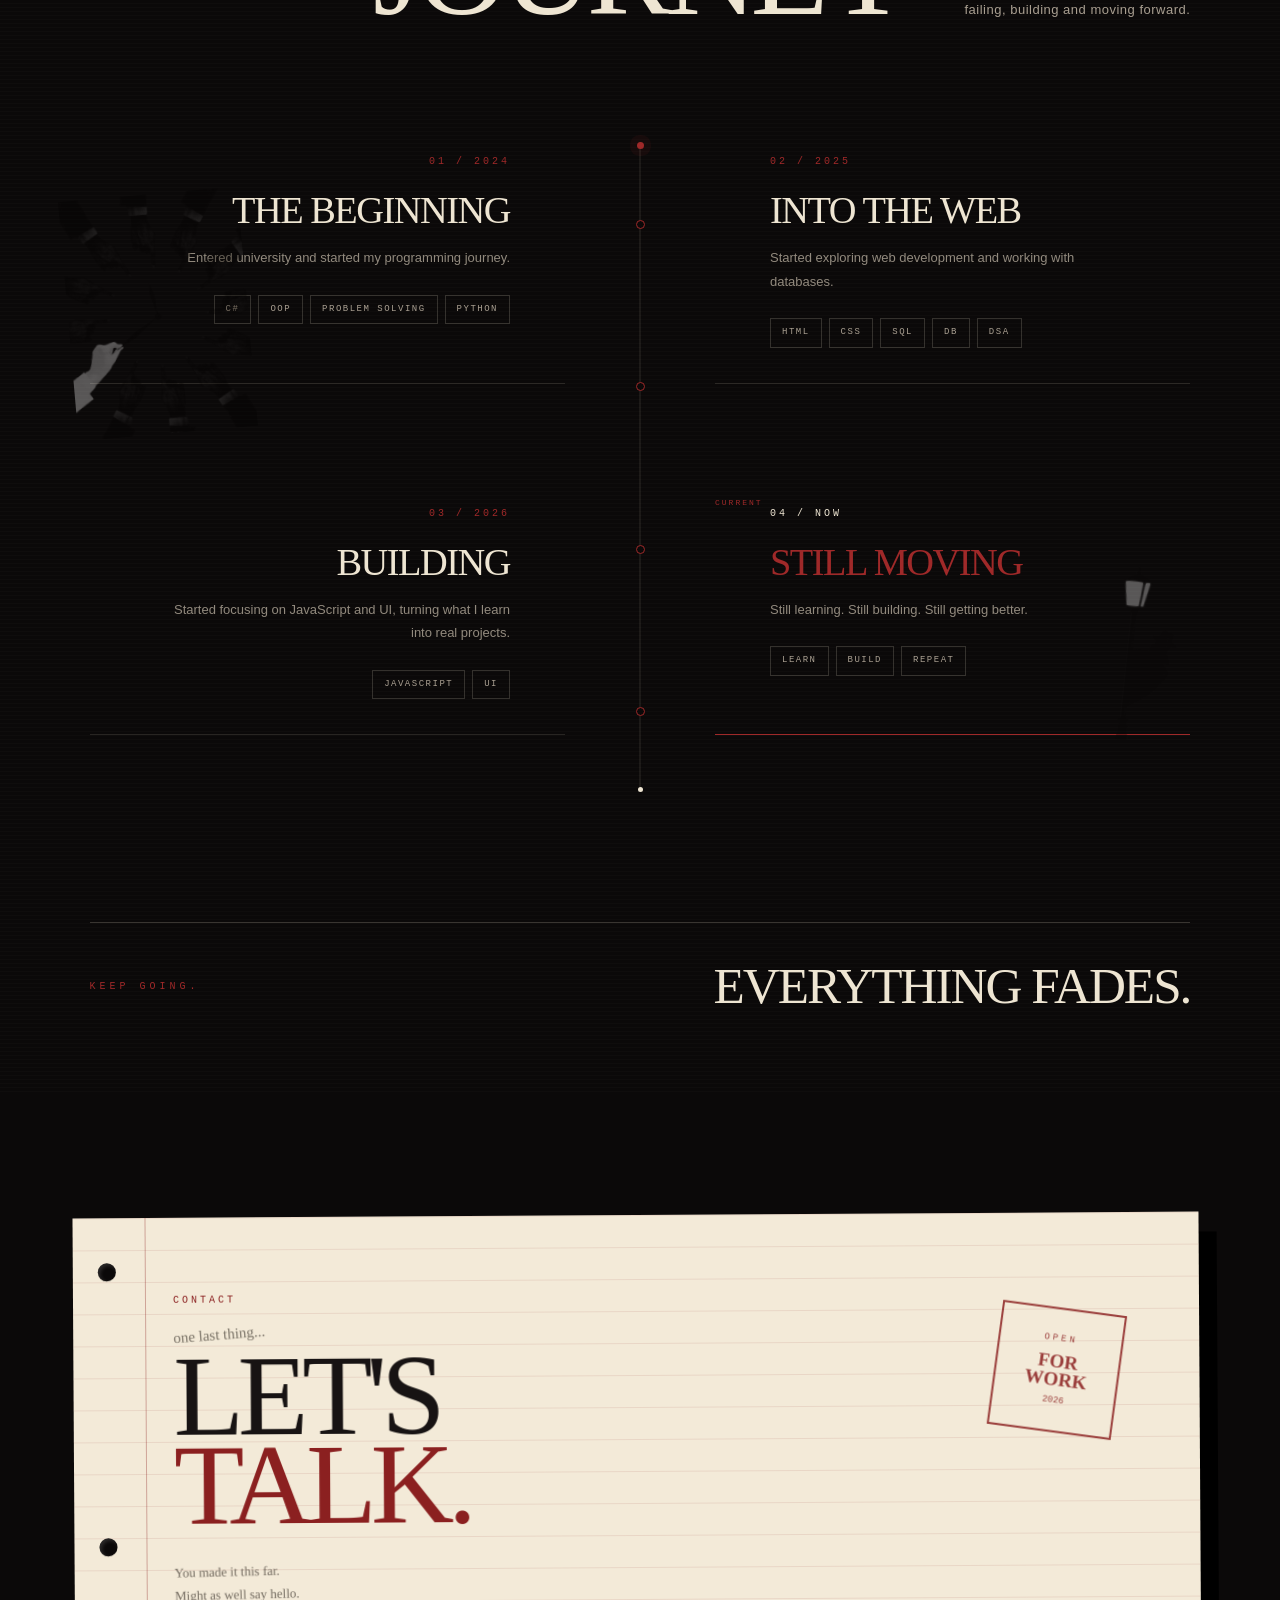
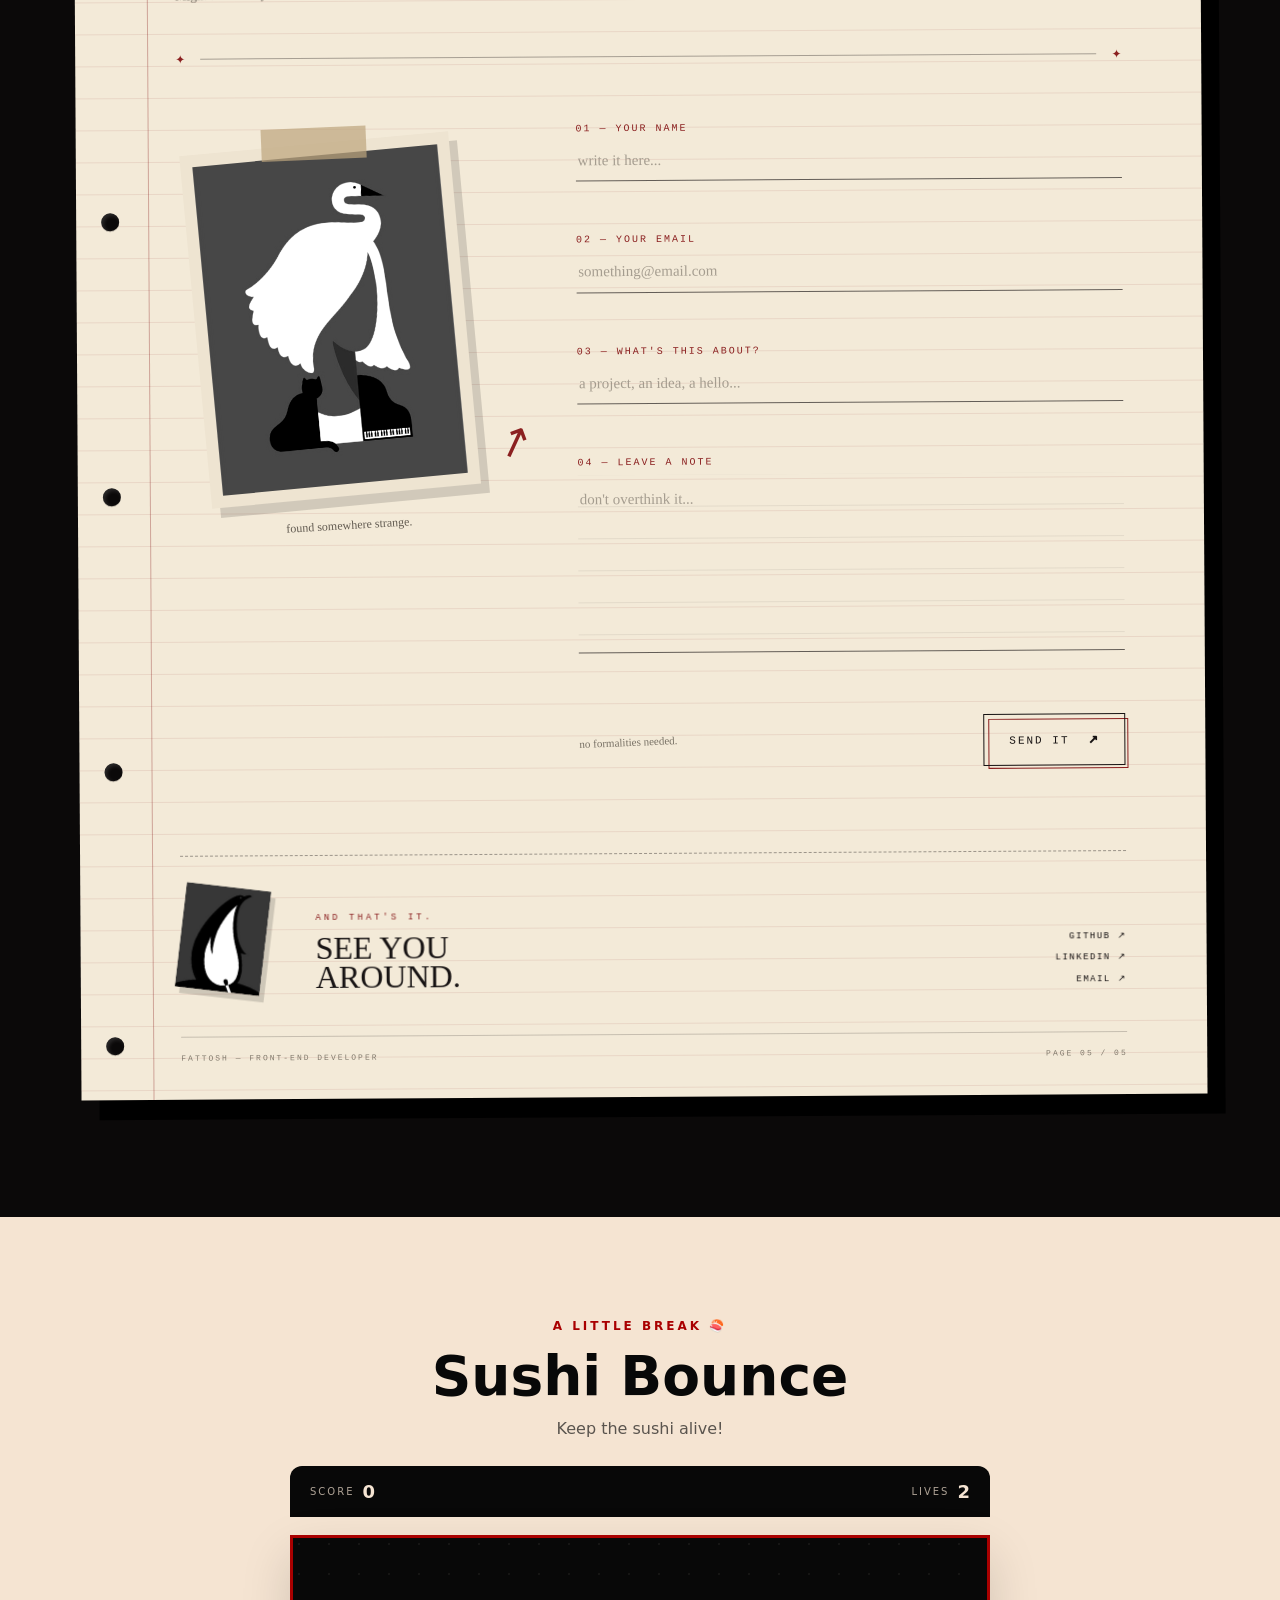
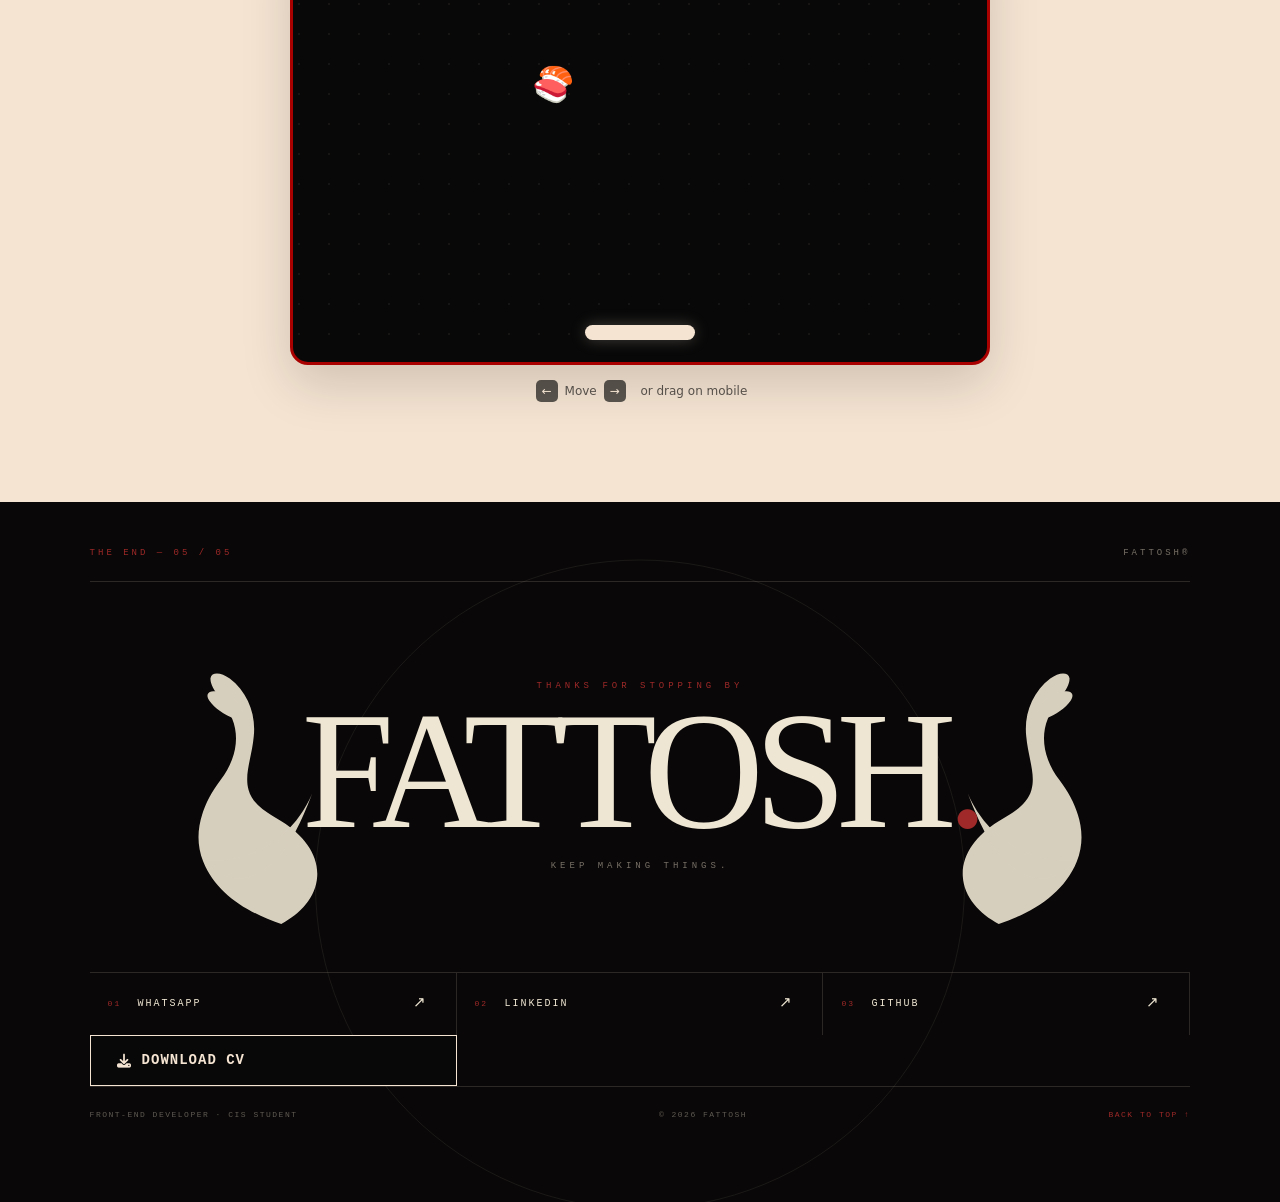
==== commit 5a564d9b: "Update index.html" ====
--- a/index.html
+++ b/index.html
@@ -730,7 +730,8 @@
     <a href="https://fattosha.github.io/template3elzero/" class="project-btn">
         VIEW PROJECT
         <span>↗</span>
-    </a><a href="https://github.com/fattosha/template3elzero.git" class="project-btn">
+    </a>
+            <a href="https://github.com/fattosha/template3elzero.git" class="project-btn">
             repo
             <span>↗</span>
     </a>
@@ -1018,7 +1019,7 @@
         VIEW PROJECT
         <span>↗</span>
     </a>
-            <a href="https://github.com/fattosha/template3elzero.git" class="project-btn">
+            <a href="https://github.com/fattosha/TEMPLATE-4-.git" class="project-btn">
             repo
             <span>↗</span>
             </a>
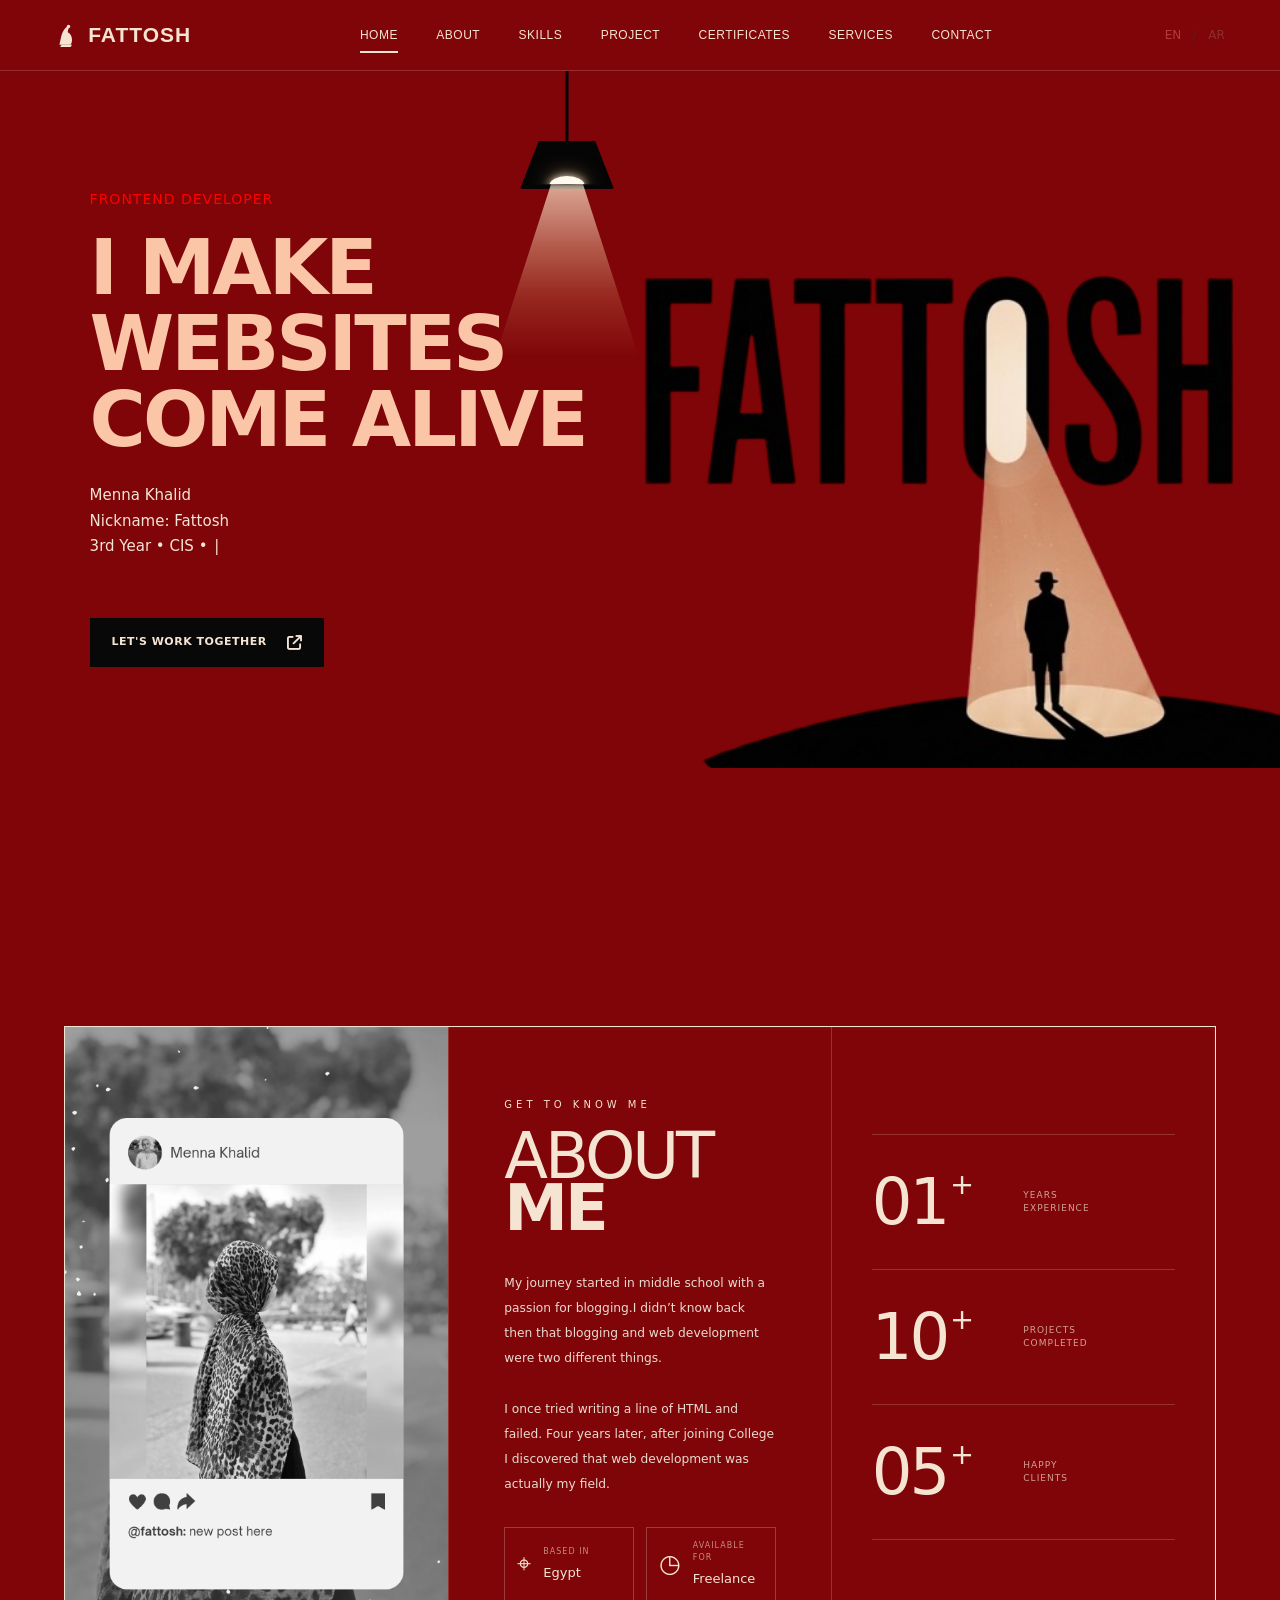
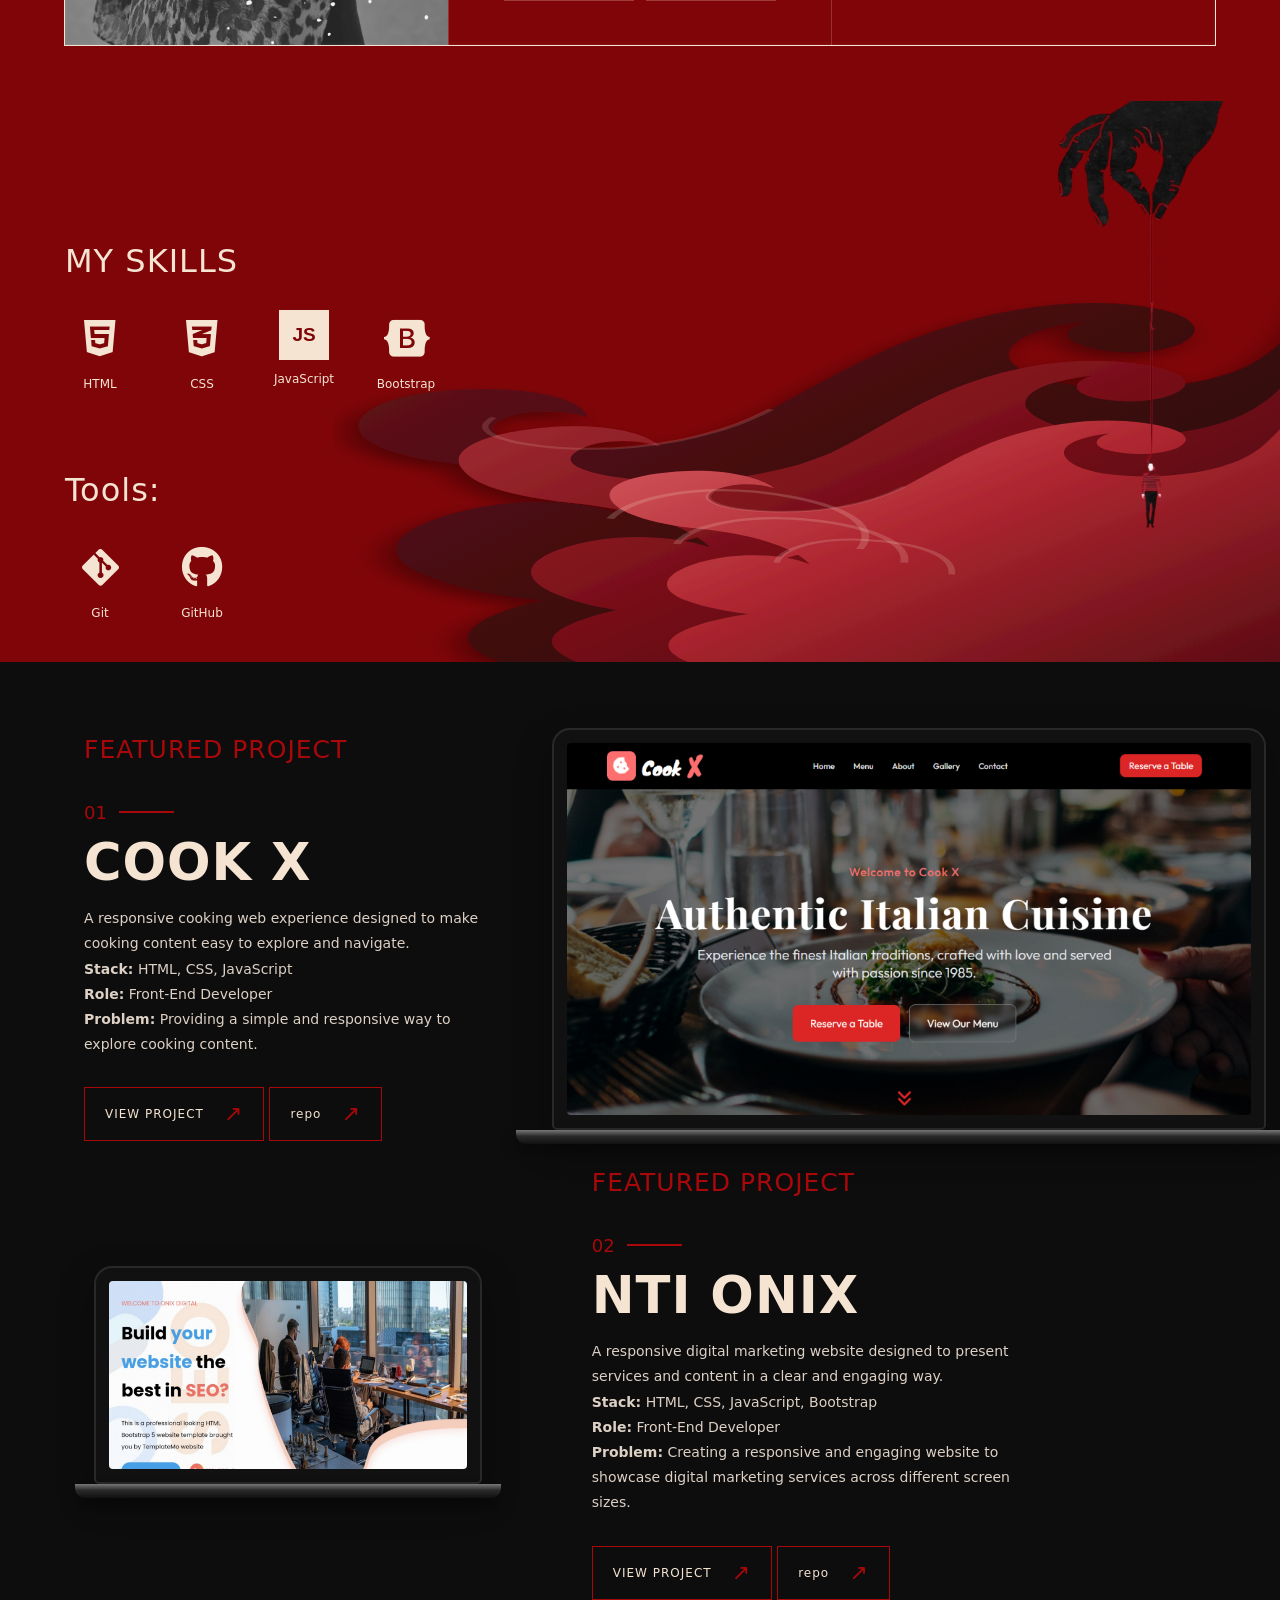
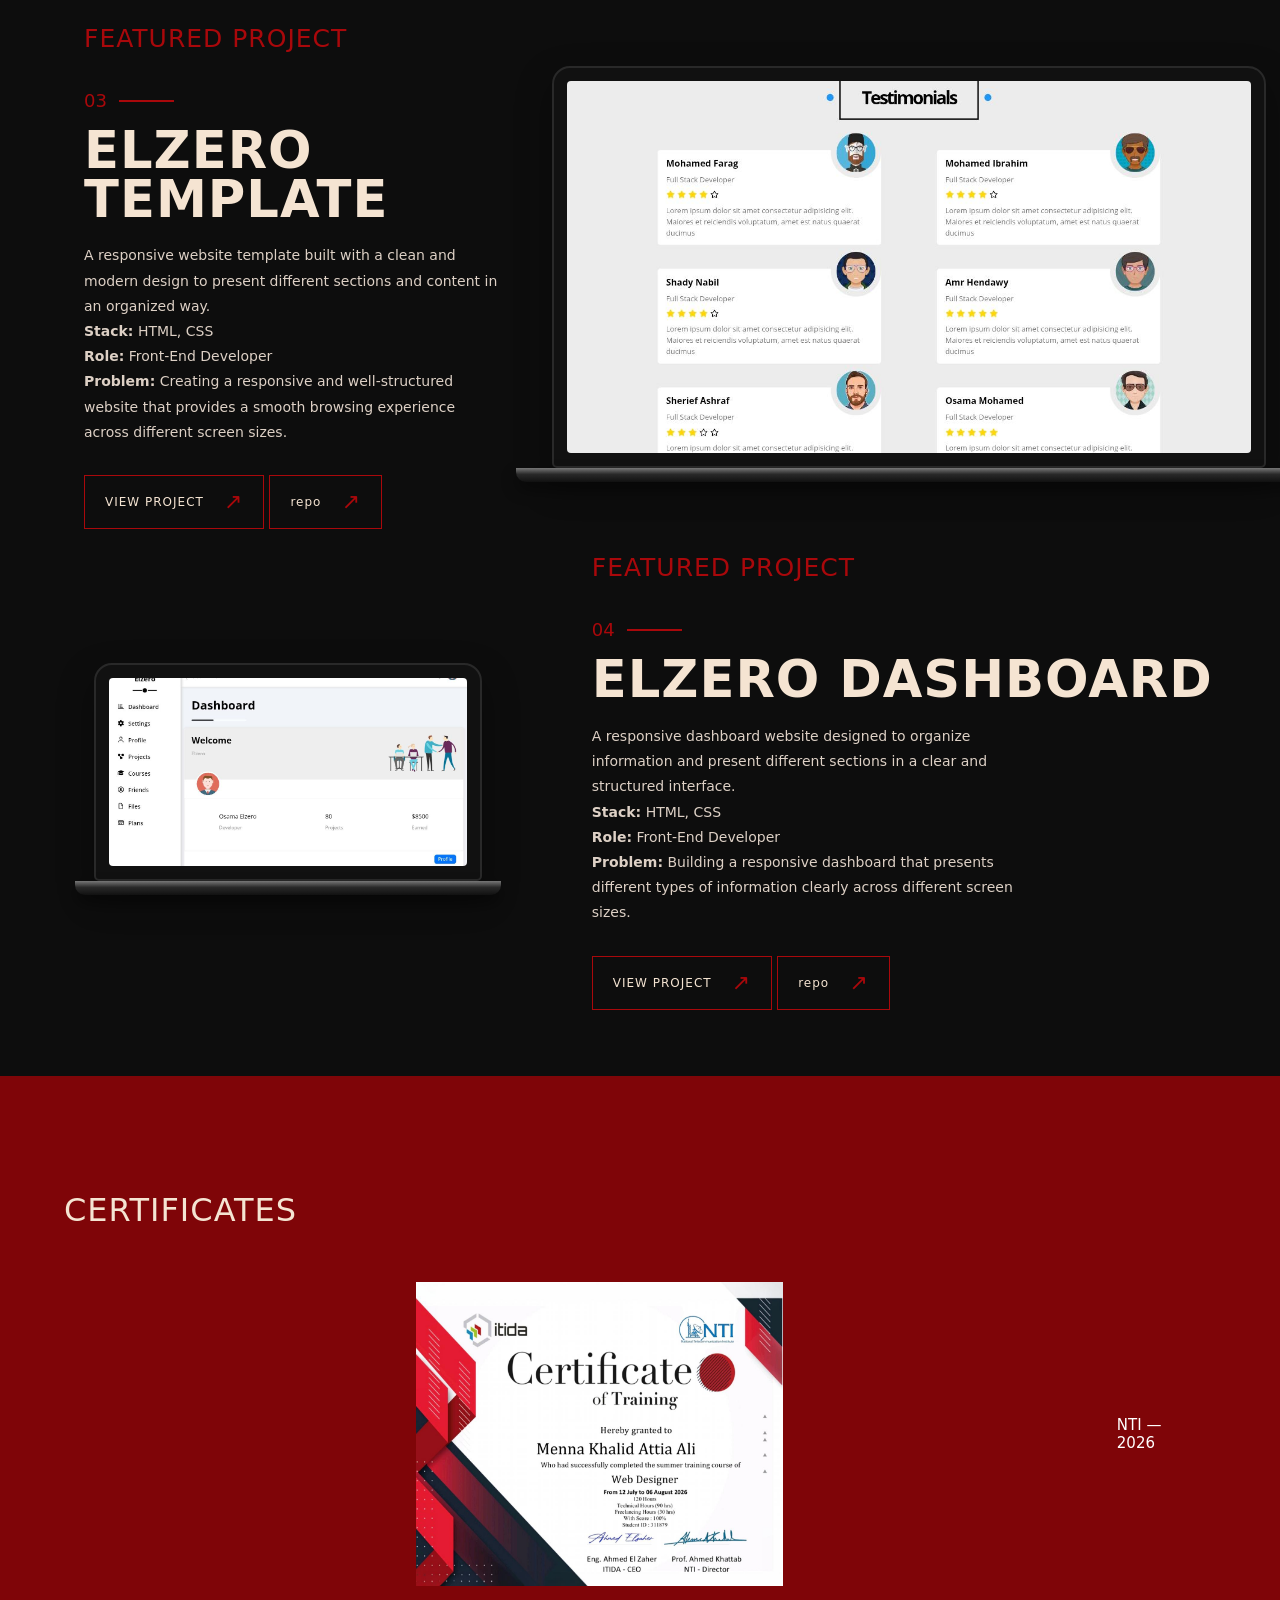
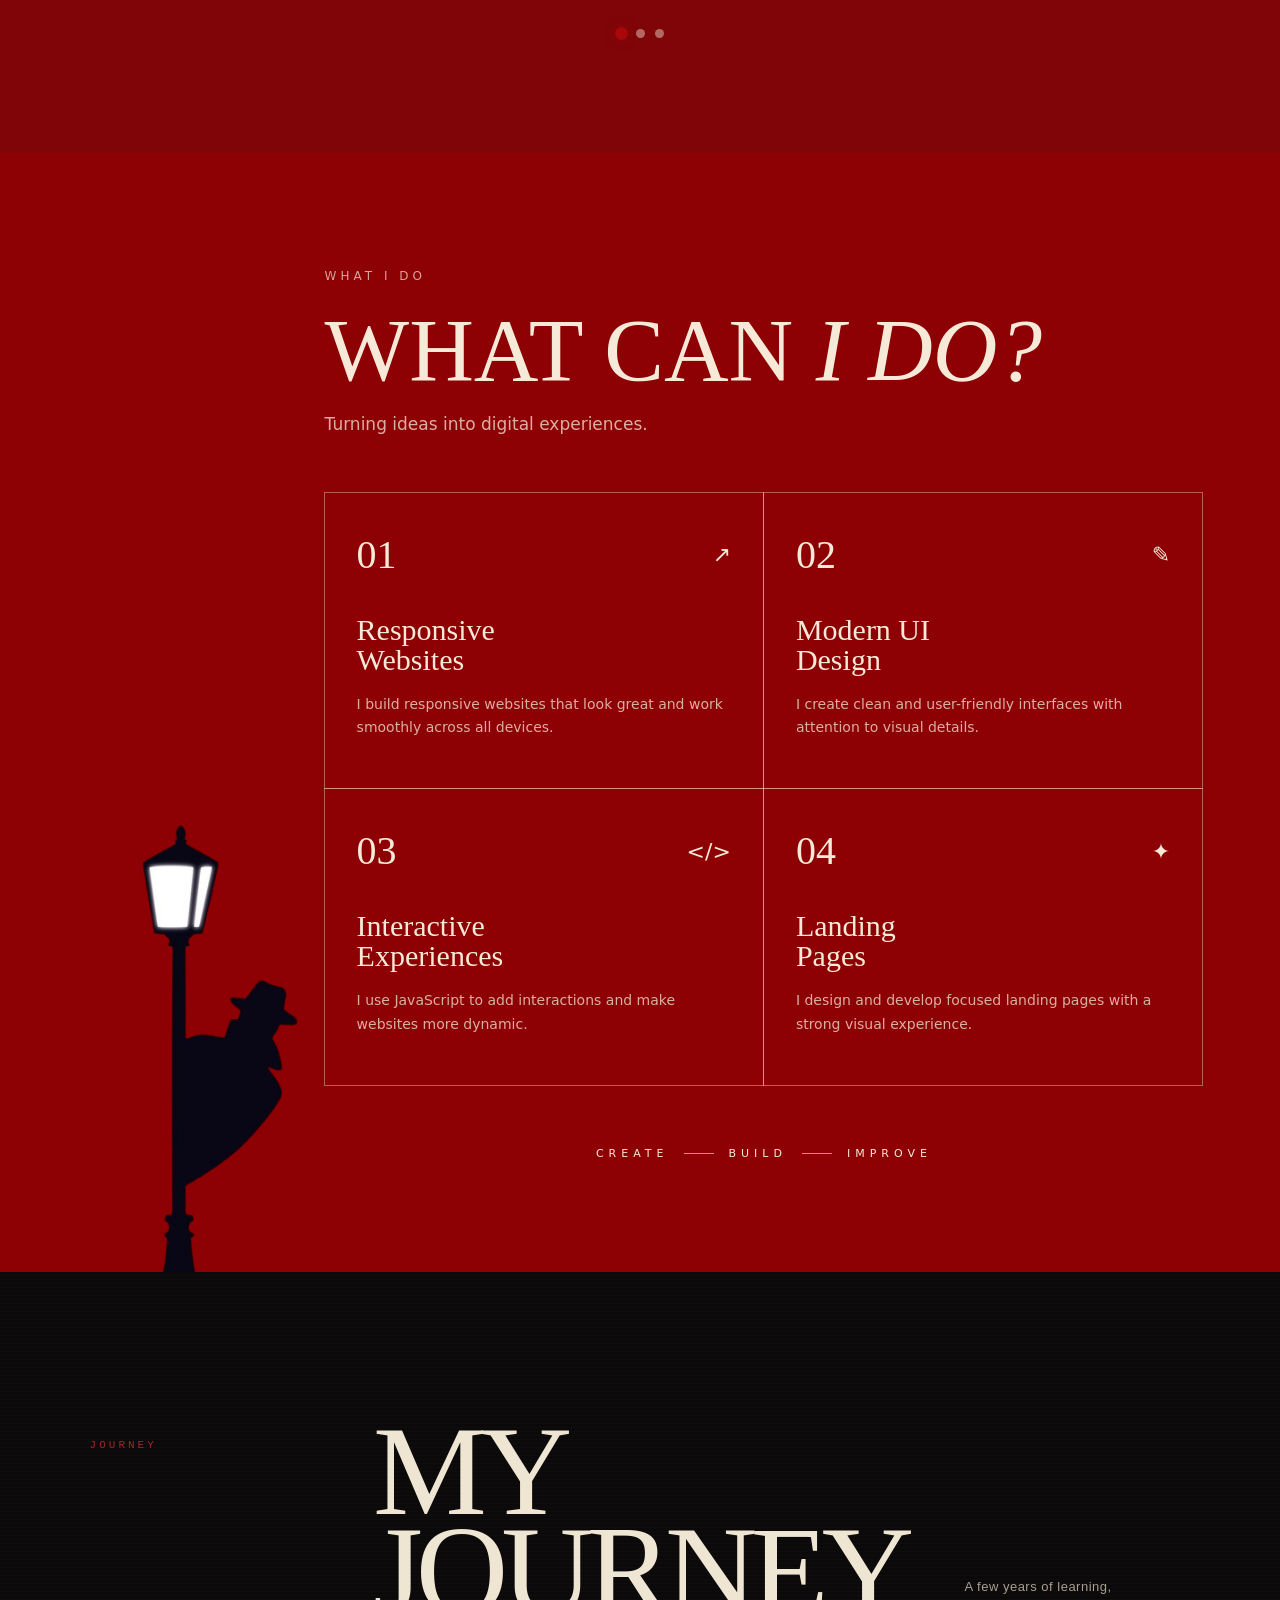
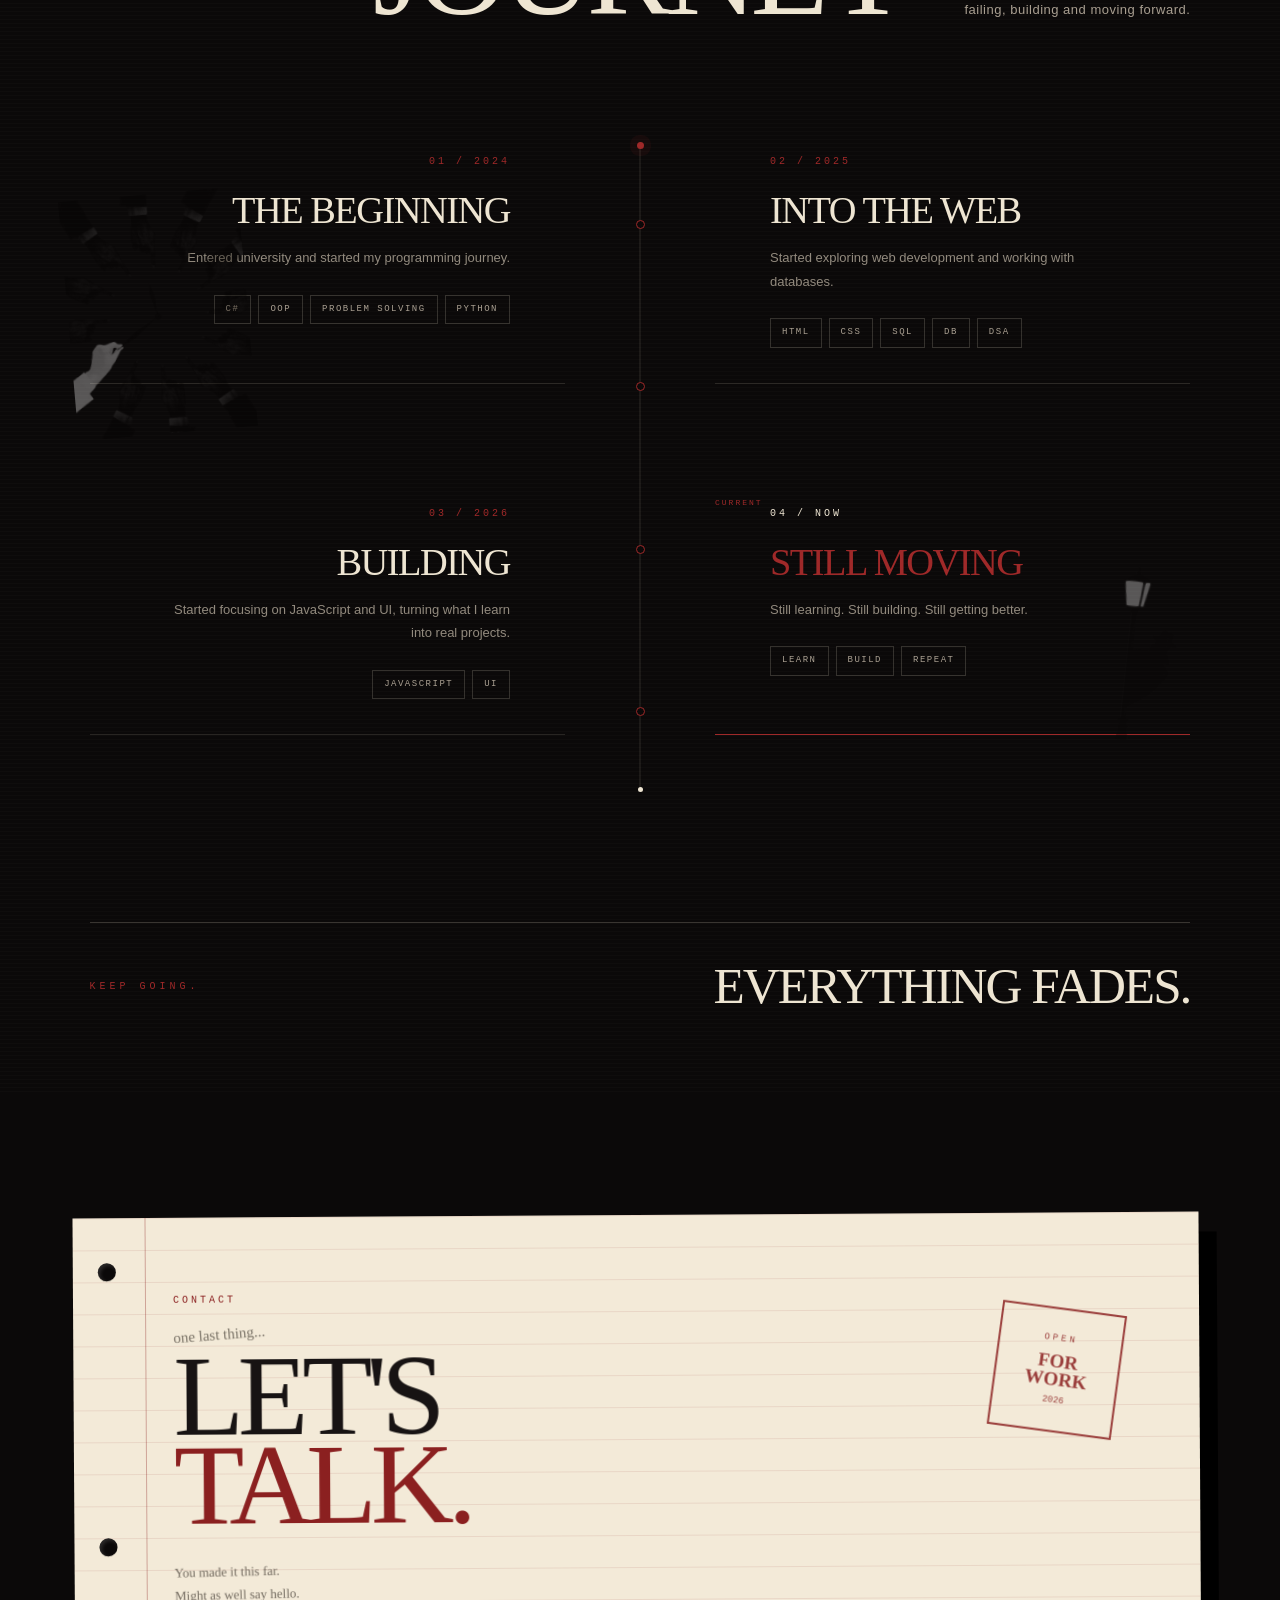
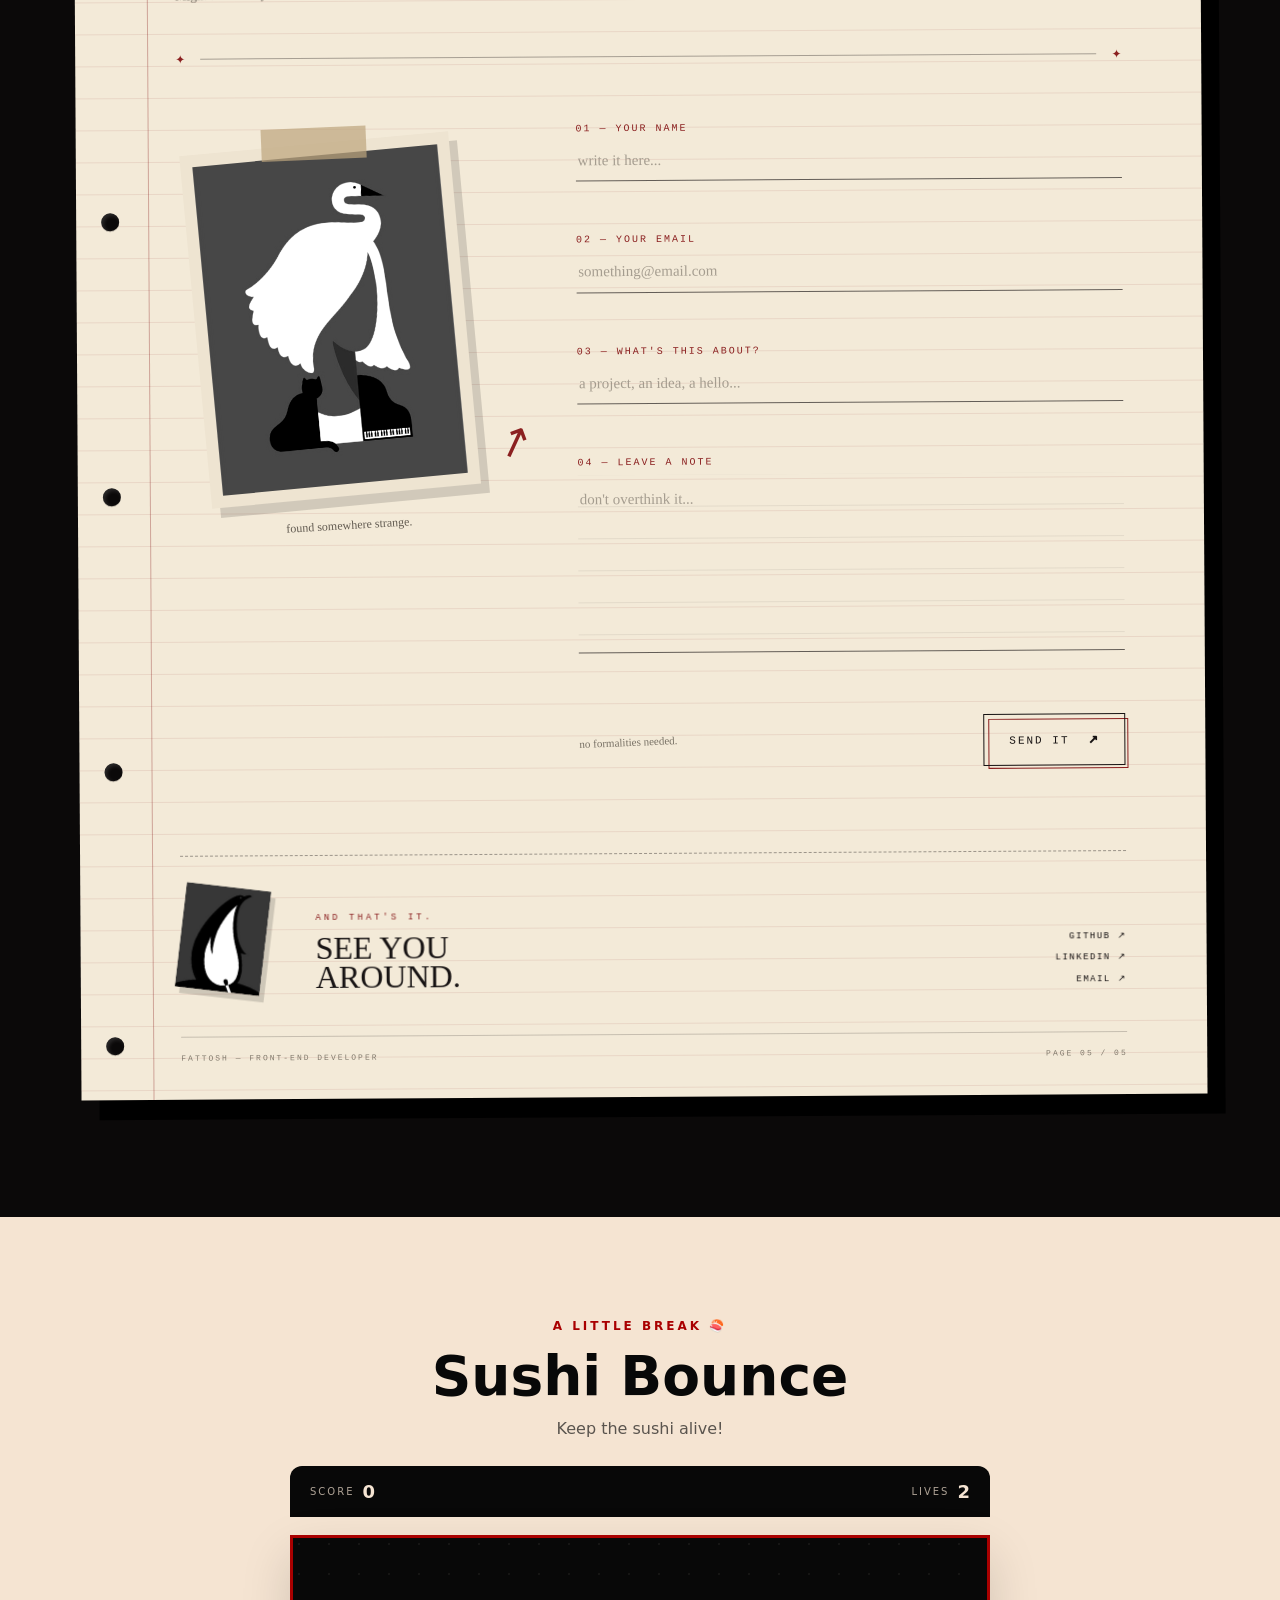
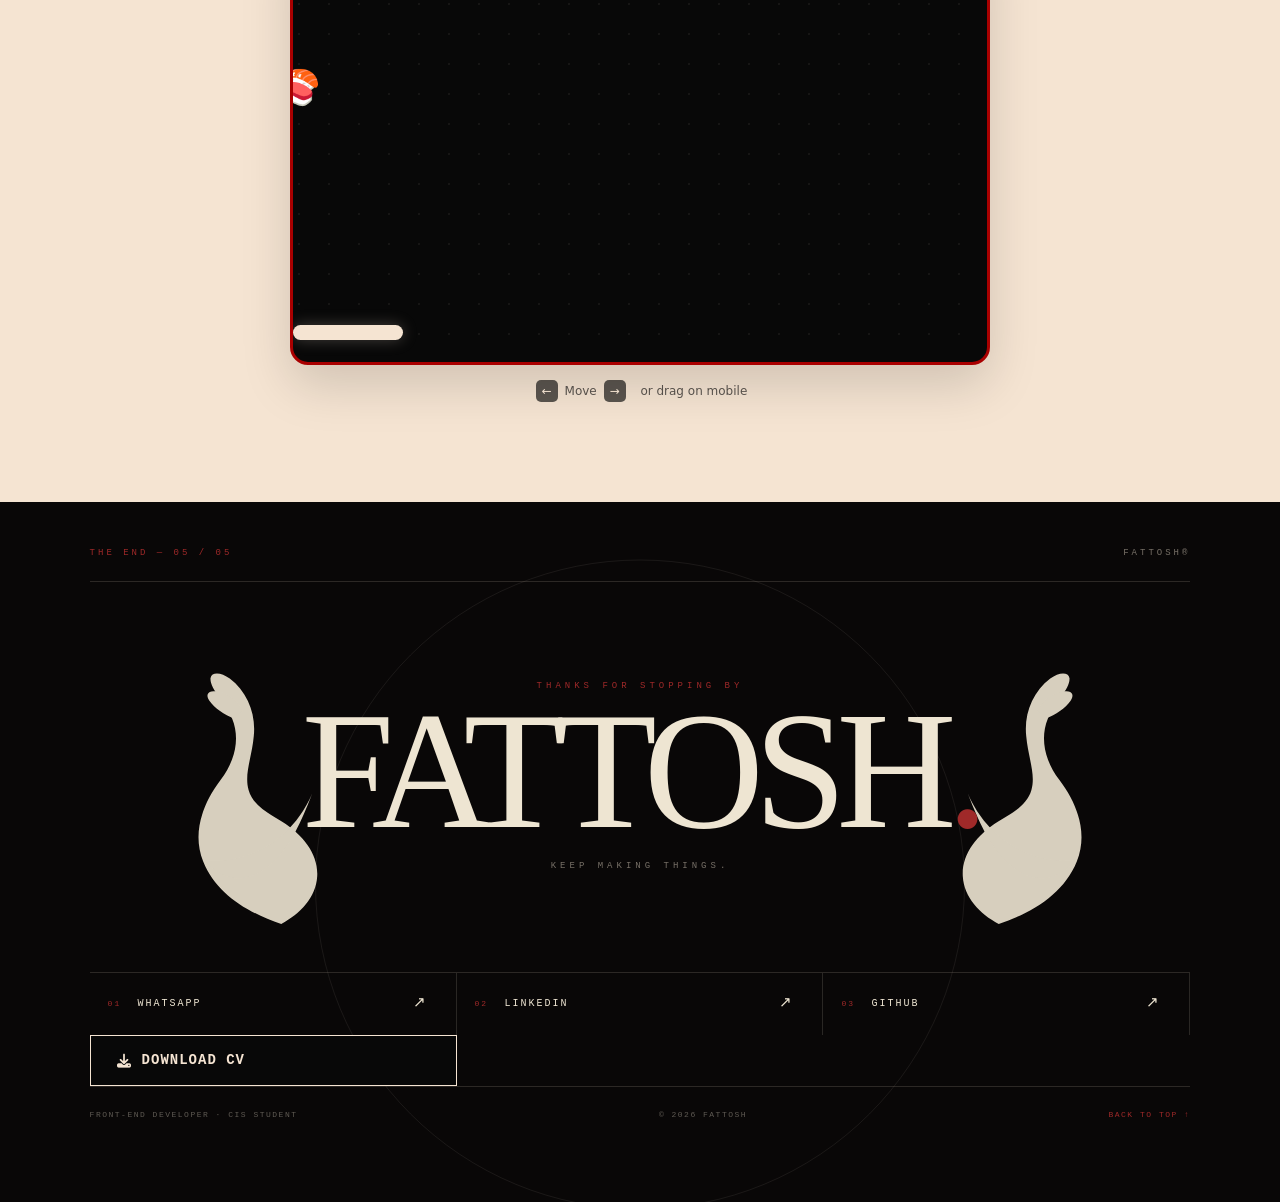
==== commit 74407494: "Update index.html" ====
--- a/index.html
+++ b/index.html
@@ -1721,7 +1721,7 @@
 
             <div class="footer-links">
 
-                <a href="https://api.whatsapp.com/send?phone=201206175080&text=Hi%2C%20I%20came%20from%20your%20portfolio."
+                <a href="https://api.whatsapp.com/send?phone=2006175080&text=Hi%2C%20I%20came%20from%20your%20portfolio."
    target="_blank"
    rel="noopener noreferrer">
     <span>01</span> WHATSAPP
--- a/assets/css/style.css
+++ b/assets/css/style.css
@@ -975,9 +975,10 @@
         height: auto;
         display: flex;
         flex-direction: column;
+        background: transparent;
     }
     .fattosh-about-box {
-        height: 550px;
+        height: 640px;
         min-height: 550px;
     }
     .fattosh-middle {
@@ -1205,7 +1206,7 @@
 
 @media (max-width: 950px) {
     .skills-section {
-        height: 280px;
+        height: 330px;
         grid-template-columns: 62% 38%;
         margin-top: 40px;
         margin-bottom: 40px;
